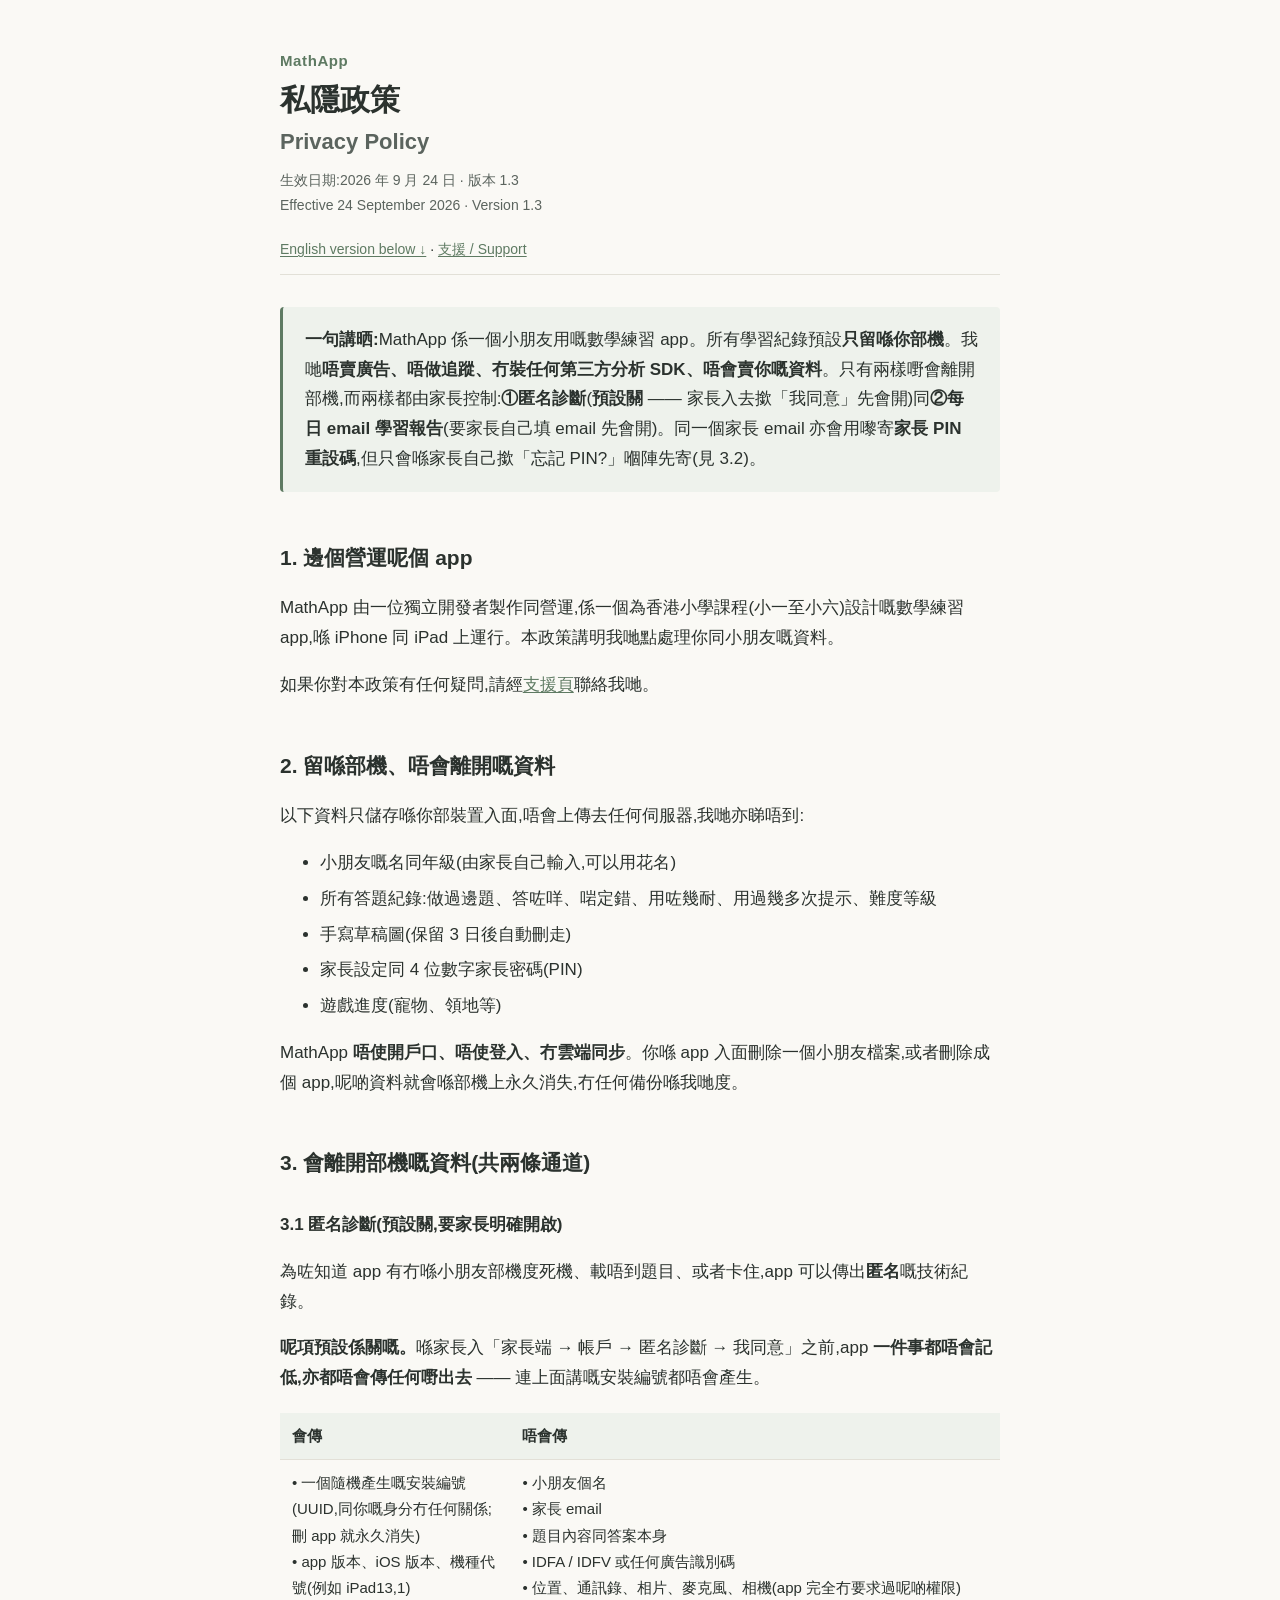
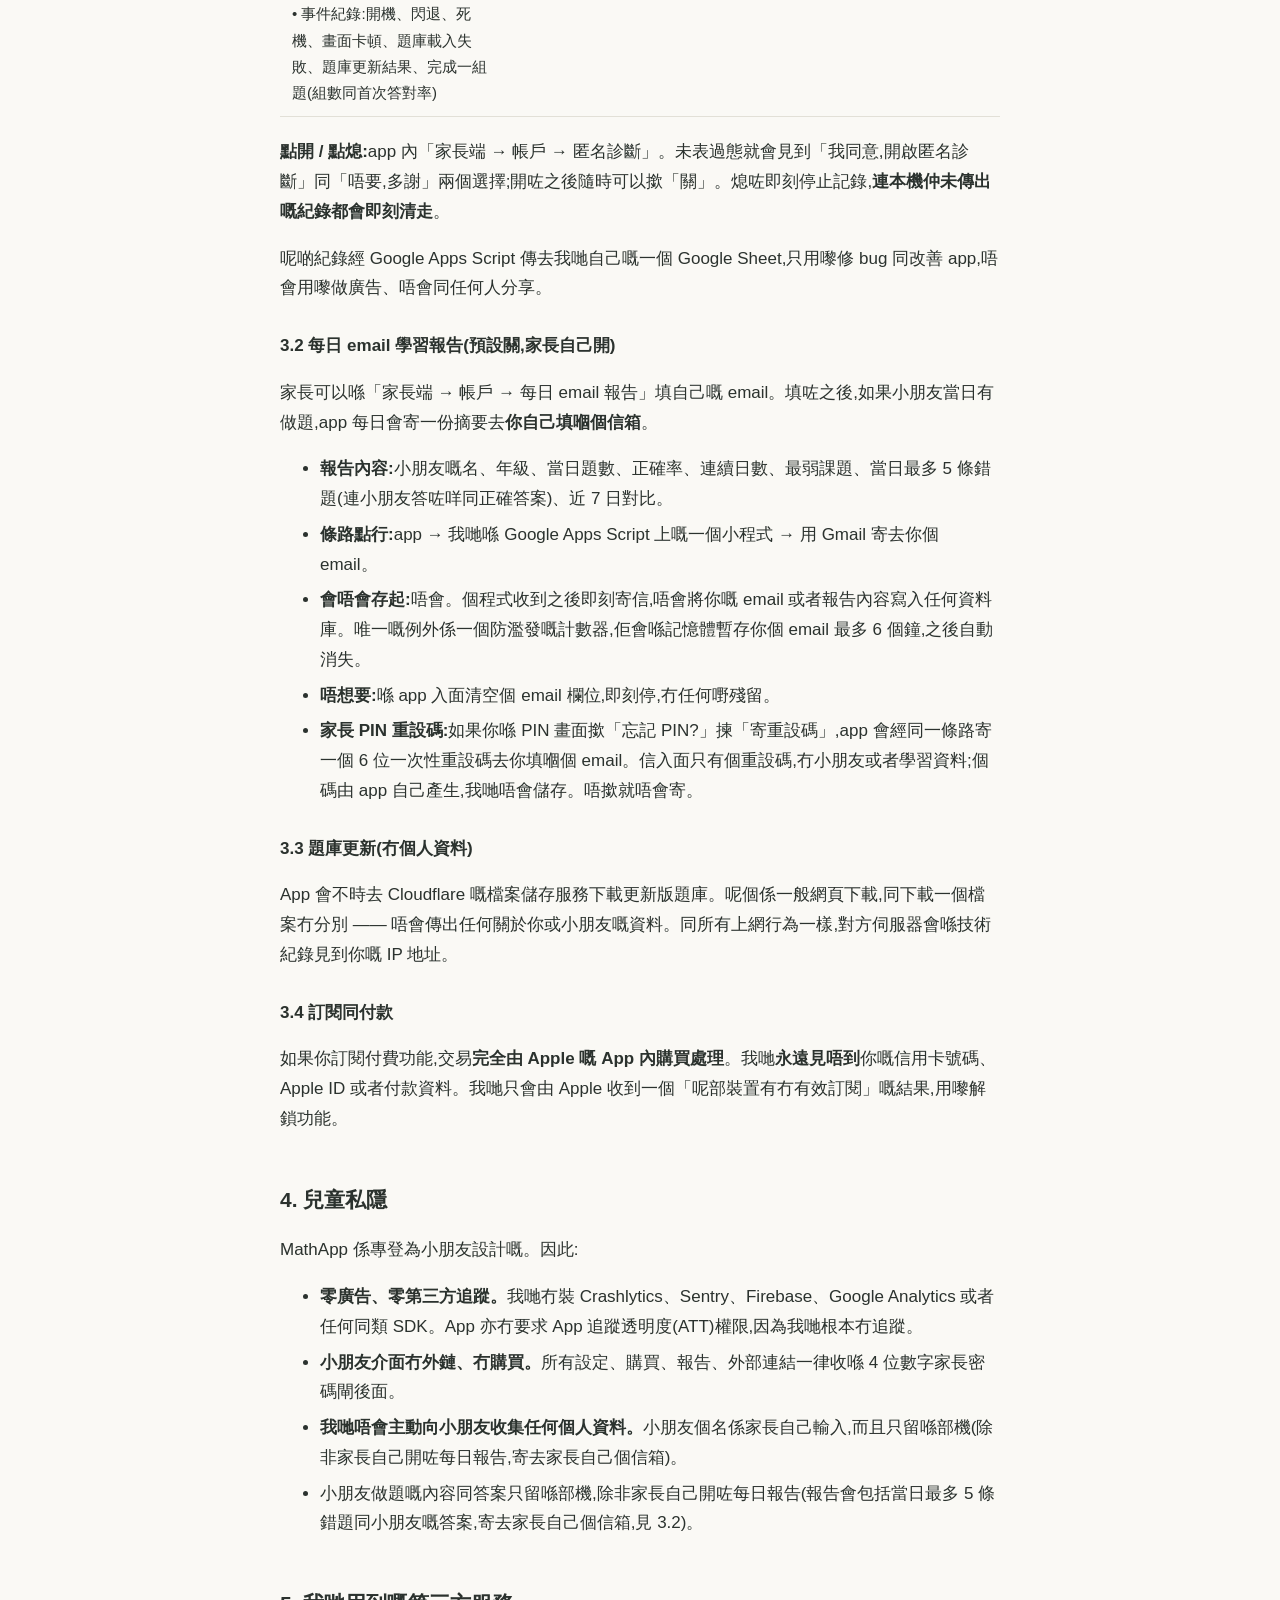
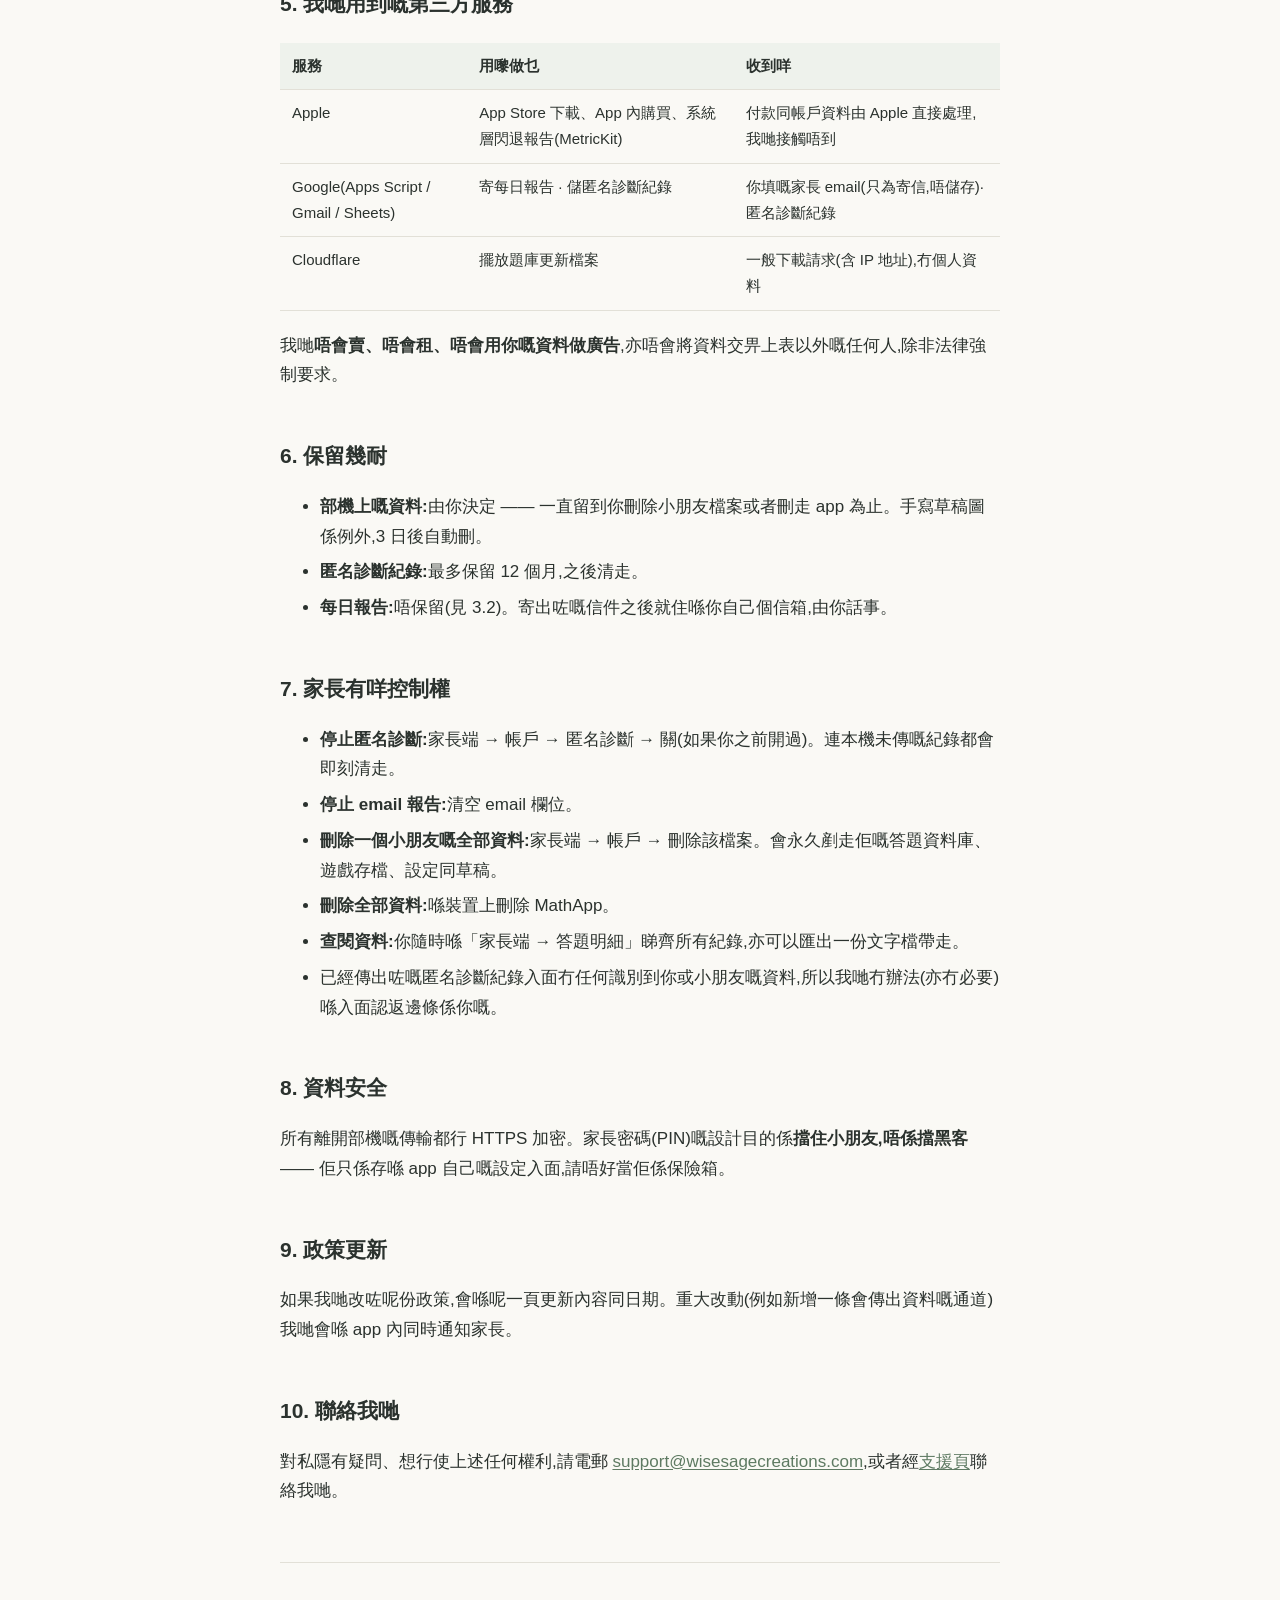
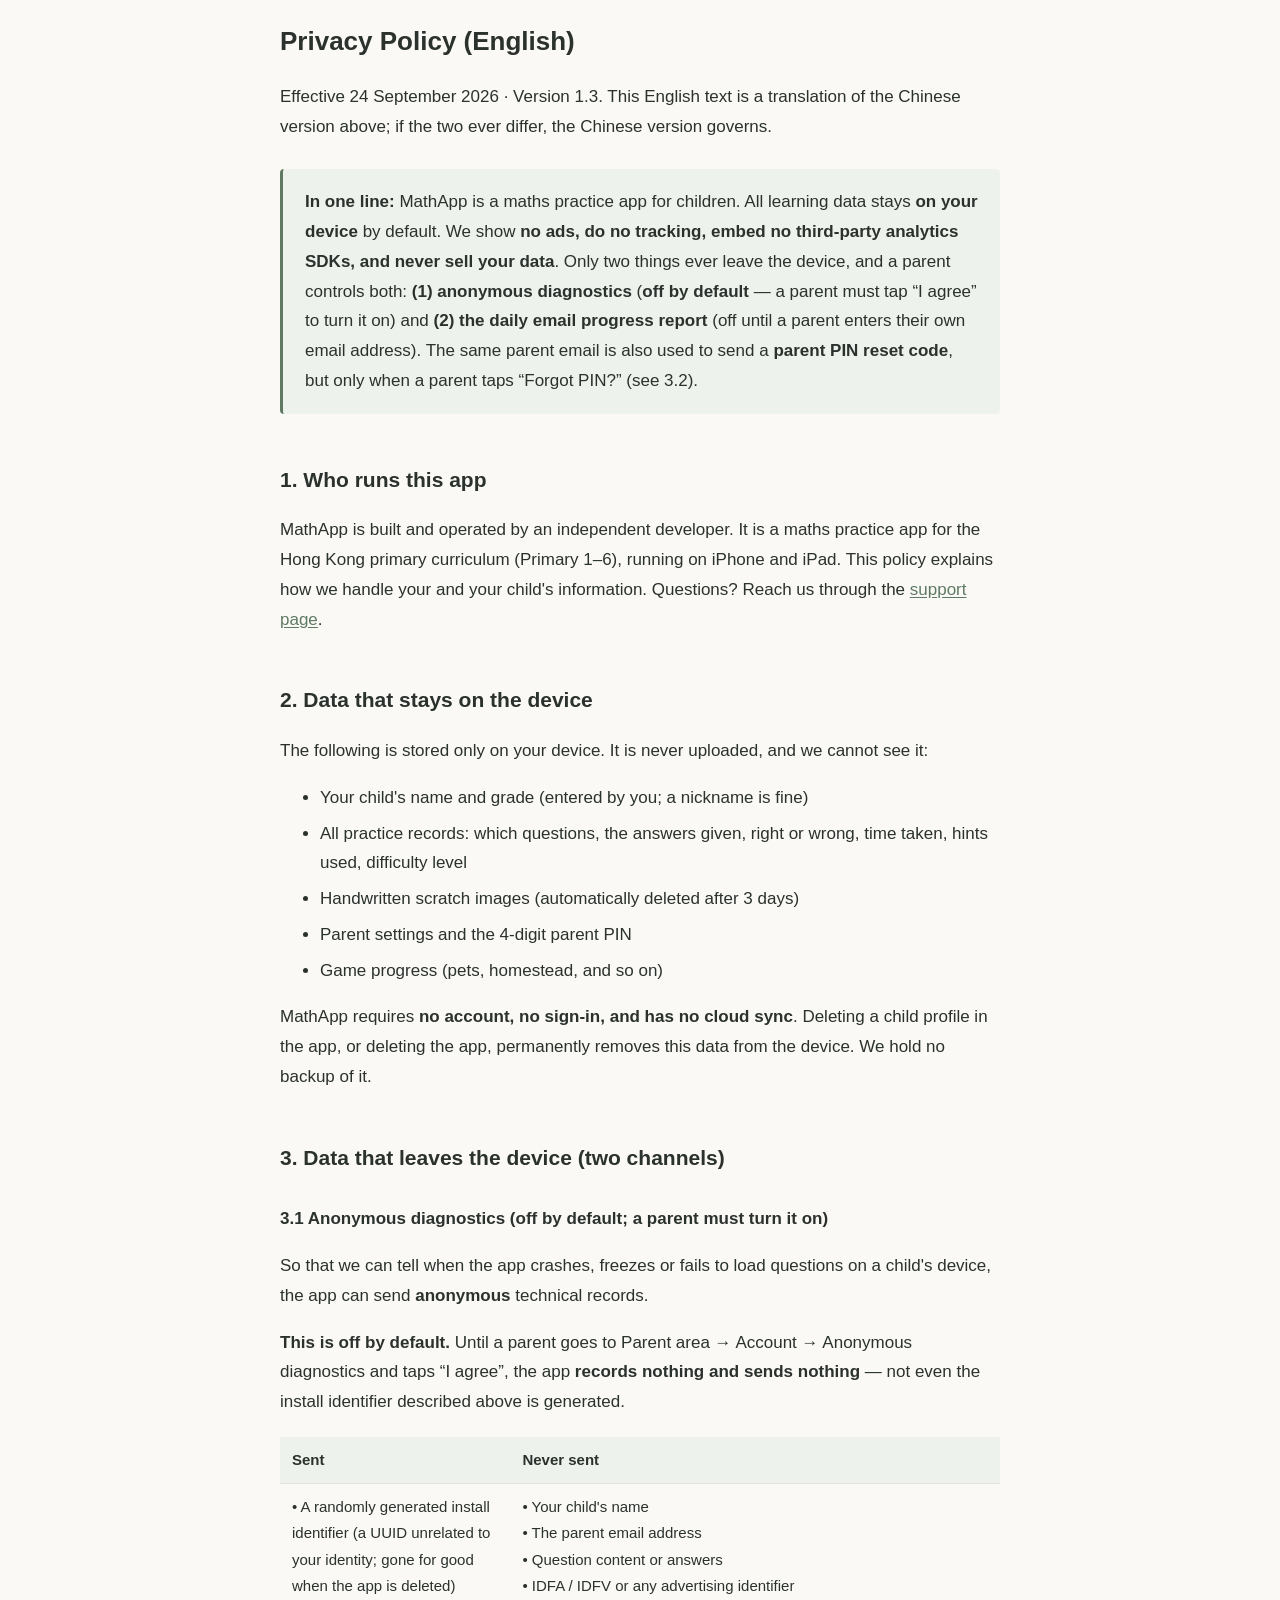
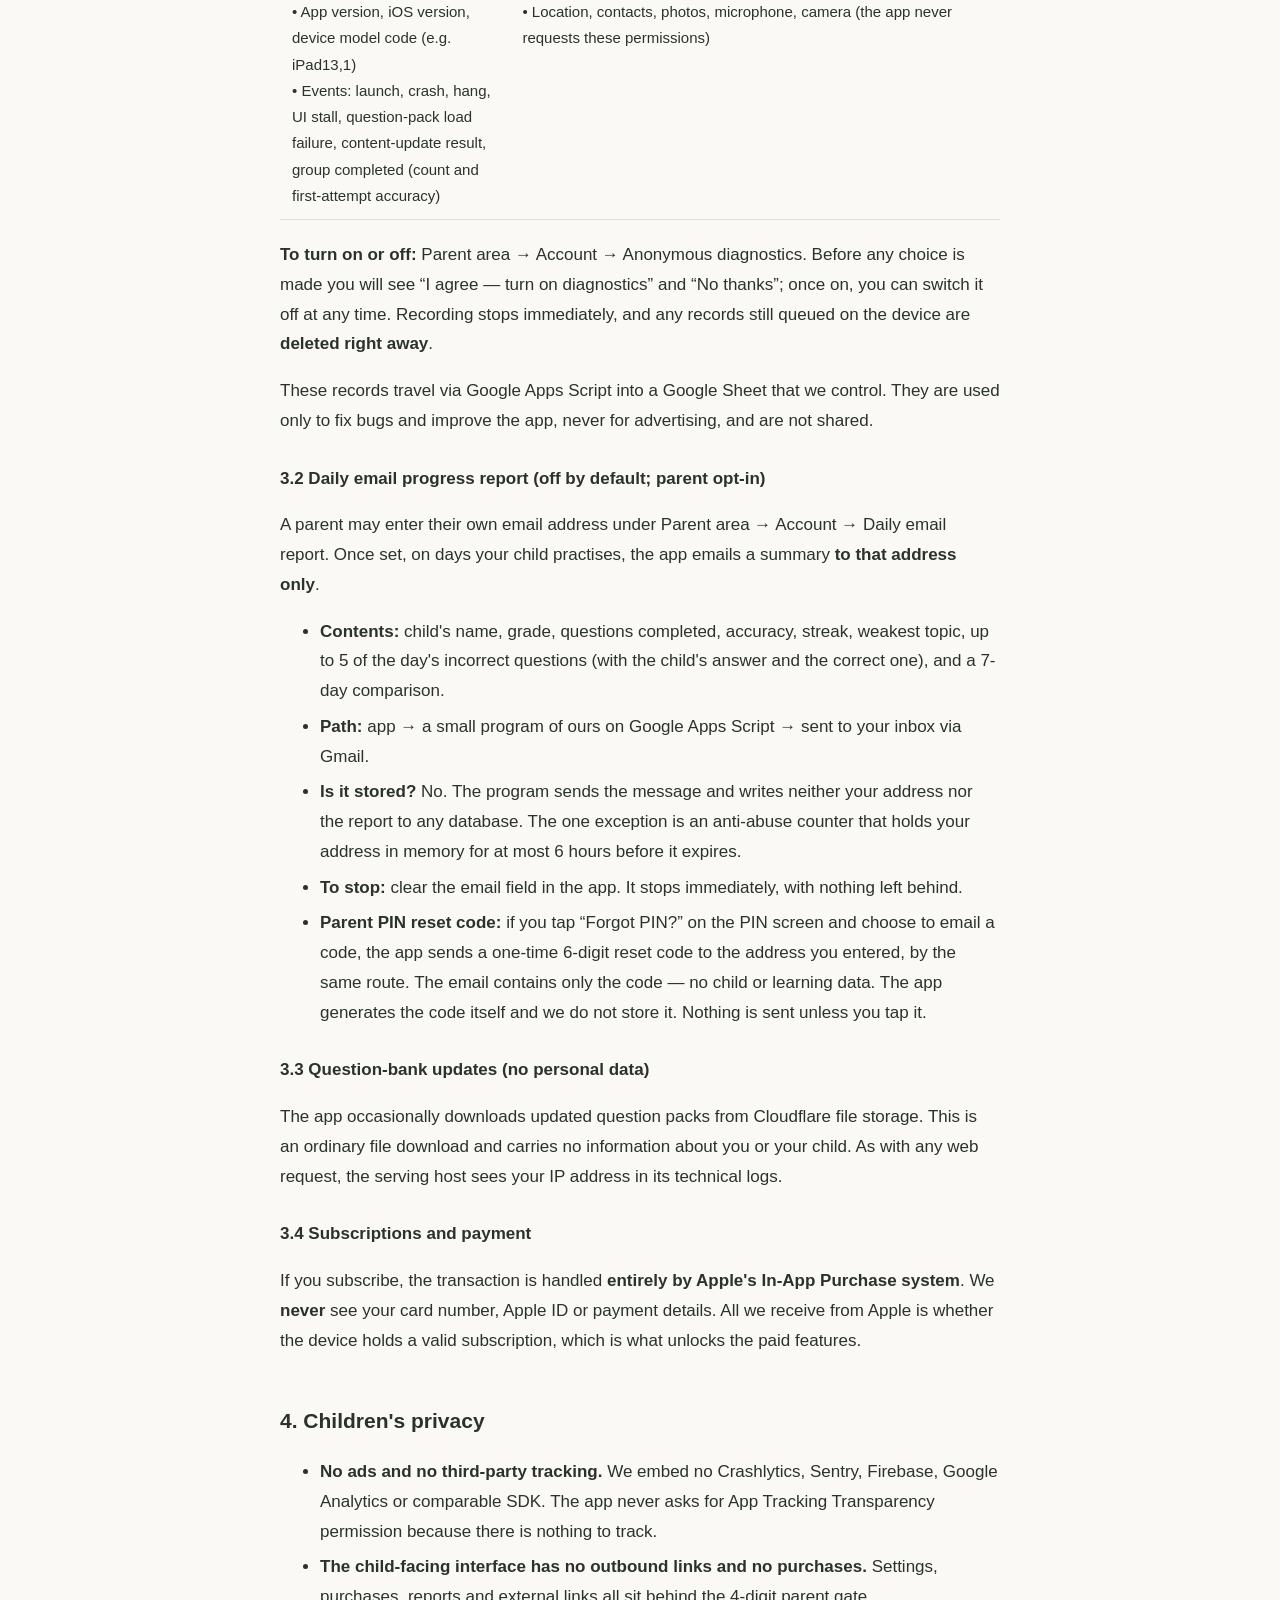
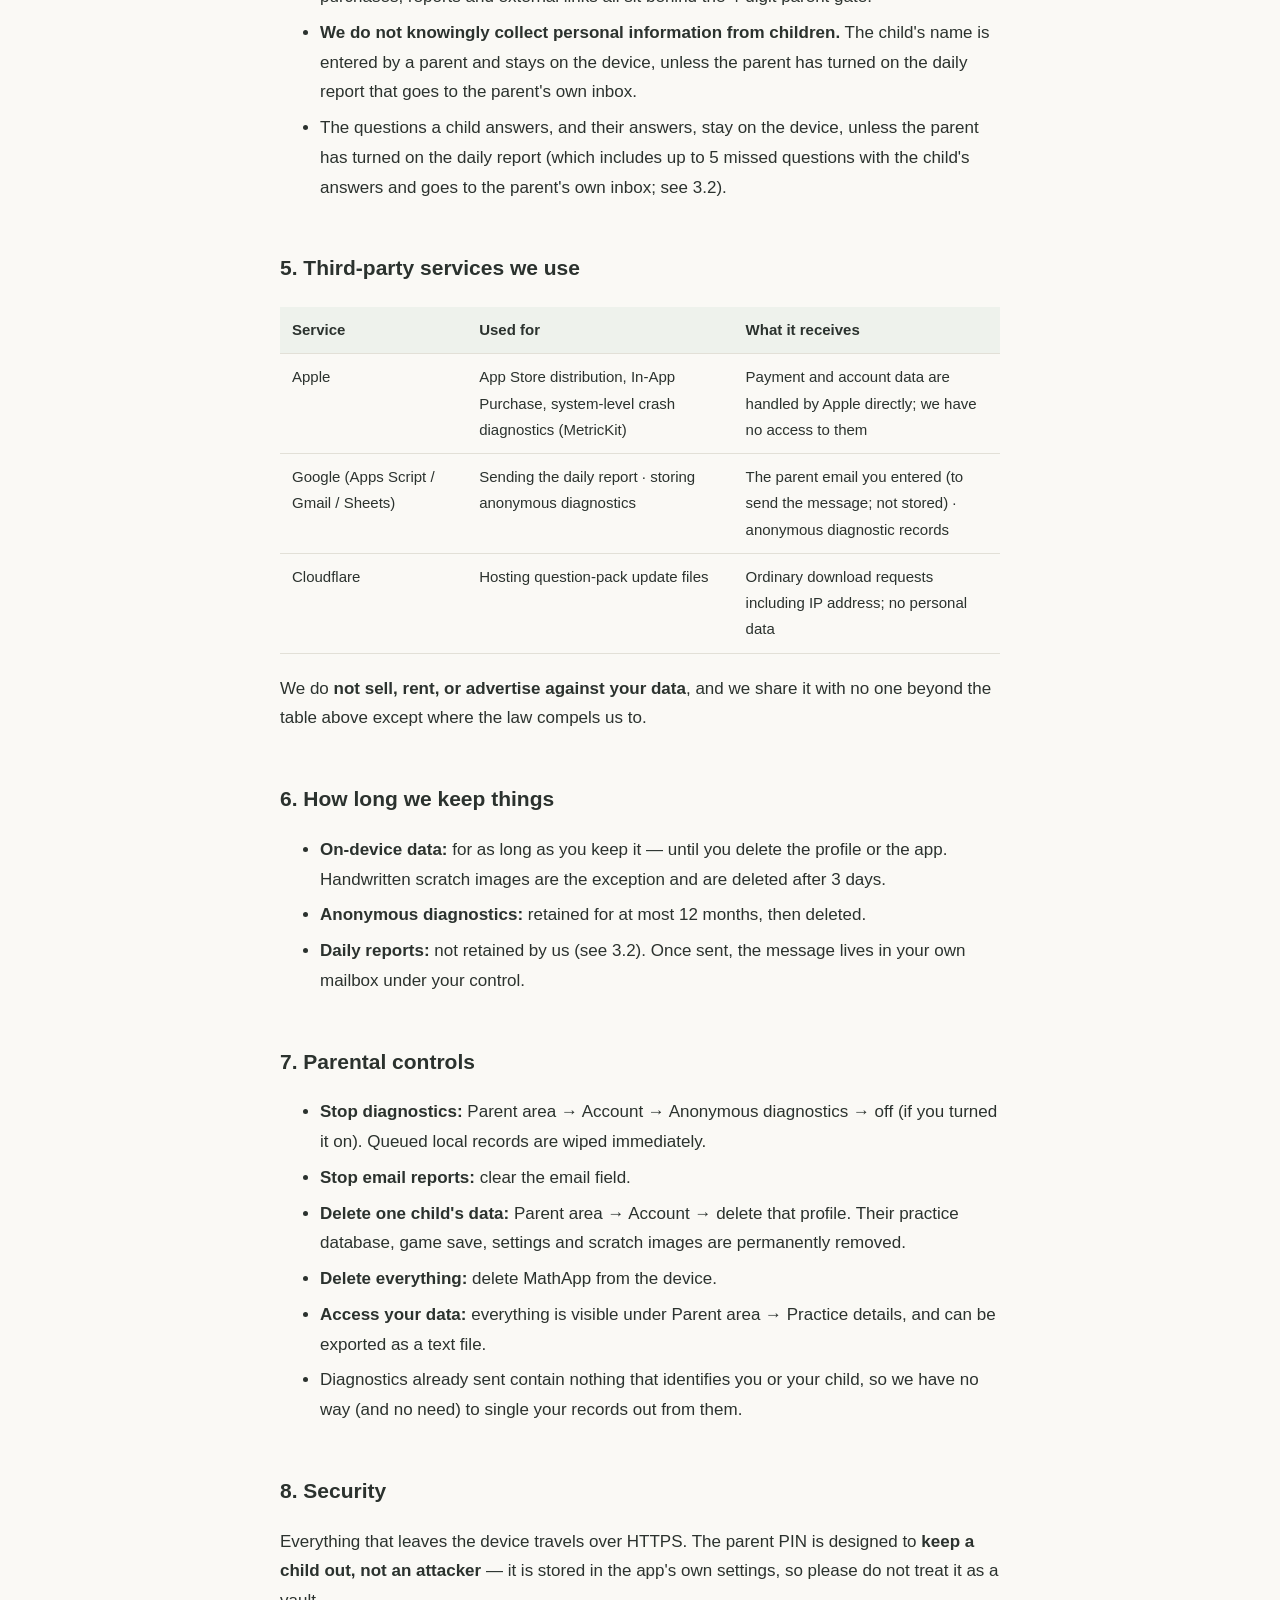
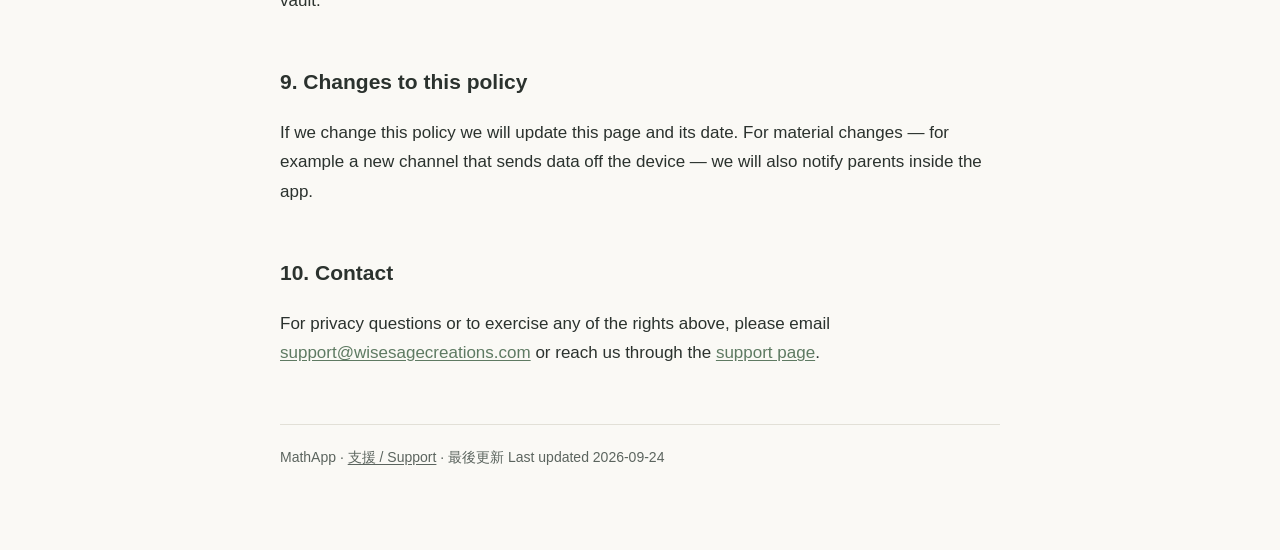
==== privacy/index.html @ 8d5781e1 "support/privacy: 忘記 PIN 有兩條路重設(email 碼 / 回復碼);privacy v1.3 加 PIN 重設碼 email ⚠️ 未 push —— 要等帶住呢個功能嘅 bu" ====
<!DOCTYPE html>
<html lang="zh-Hant-HK">
<head>
<meta charset="utf-8">
<meta name="viewport" content="width=device-width, initial-scale=1">
<title>私隱政策 · MathApp</title>
<meta name="description" content="MathApp 私隱政策 —— 兒童數學練習 app,本機優先、零廣告、零第三方追蹤。">
<link rel="stylesheet" href="../style.css">
</head>
<body>
<div class="wrap">

<header class="site">
  <div class="app">MathApp</div>
  <h1>私隱政策<br><span style="font-size:22px;color:var(--ink-soft)">Privacy Policy</span></h1>
  <p class="meta">生效日期:2026 年 9 月 24 日 · 版本 1.3<br>Effective 24 September 2026 · Version 1.3</p>
  <nav class="lang"><a href="#en">English version below ↓</a> · <a href="../support/">支援 / Support</a></nav>
</header>

<div class="summary">
  <p><strong>一句講晒:</strong>MathApp 係一個小朋友用嘅數學練習 app。所有學習紀錄預設<strong>只留喺你部機</strong>。我哋<strong>唔賣廣告、唔做追蹤、冇裝任何第三方分析 SDK、唔會賣你嘅資料</strong>。只有兩樣嘢會離開部機,而兩樣都由家長控制:<strong>①匿名診斷</strong>(<strong>預設關</strong> —— 家長入去撳「我同意」先會開)同<strong>②每日 email 學習報告</strong>(要家長自己填 email 先會開)。同一個家長 email 亦會用嚟寄<strong>家長 PIN 重設碼</strong>,但只會喺家長自己撳「忘記 PIN?」嗰陣先寄(見 3.2)。</p>
</div>

<h2>1. 邊個營運呢個 app</h2>
<p>MathApp 由一位獨立開發者製作同營運,係一個為香港小學課程(小一至小六)設計嘅數學練習 app,喺 iPhone 同 iPad 上運行。本政策講明我哋點處理你同小朋友嘅資料。</p>
<p>如果你對本政策有任何疑問,請經<a href="../support/">支援頁</a>聯絡我哋。</p>

<h2>2. 留喺部機、唔會離開嘅資料</h2>
<p>以下資料只儲存喺你部裝置入面,唔會上傳去任何伺服器,我哋亦睇唔到:</p>
<ul>
  <li>小朋友嘅名同年級(由家長自己輸入,可以用花名)</li>
  <li>所有答題紀錄:做過邊題、答咗咩、啱定錯、用咗幾耐、用過幾多次提示、難度等級</li>
  <li>手寫草稿圖(保留 3 日後自動刪走)</li>
  <li>家長設定同 4 位數字家長密碼(PIN)</li>
  <li>遊戲進度(寵物、領地等)</li>
</ul>
<p>MathApp <strong>唔使開戶口、唔使登入、冇雲端同步</strong>。你喺 app 入面刪除一個小朋友檔案,或者刪除成個 app,呢啲資料就會喺部機上永久消失,冇任何備份喺我哋度。</p>

<h2>3. 會離開部機嘅資料(共兩條通道)</h2>

<h3>3.1 匿名診斷(<strong>預設關</strong>,要家長明確開啟)</h3>
<p>為咗知道 app 有冇喺小朋友部機度死機、載唔到題目、或者卡住,app 可以傳出<strong>匿名</strong>嘅技術紀錄。</p>
<p><strong>呢項預設係關嘅。</strong>喺家長入「家長端 → 帳戶 → 匿名診斷 → 我同意」之前,app <strong>一件事都唔會記低,亦都唔會傳任何嘢出去</strong> —— 連上面講嘅安裝編號都唔會產生。</p>
<div class="tablewrap">
<table>
  <tr><th style="width:32%">會傳</th><th>唔會傳</th></tr>
  <tr>
    <td>
      • 一個隨機產生嘅安裝編號(UUID,同你嘅身分冇任何關係;刪 app 就永久消失)<br>
      • app 版本、iOS 版本、機種代號(例如 iPad13,1)<br>
      • 事件紀錄:開機、閃退、死機、畫面卡頓、題庫載入失敗、題庫更新結果、完成一組題(組數同首次答對率)
    </td>
    <td>
      • 小朋友個名<br>
      • 家長 email<br>
      • 題目內容同答案本身<br>
      • IDFA / IDFV 或任何廣告識別碼<br>
      • 位置、通訊錄、相片、麥克風、相機(app 完全冇要求過呢啲權限)
    </td>
  </tr>
</table>
</div>
<p><strong>點開 / 點熄:</strong>app 內「家長端 → 帳戶 → 匿名診斷」。未表過態就會見到「我同意,開啟匿名診斷」同「唔要,多謝」兩個選擇;開咗之後隨時可以撳「關」。熄咗即刻停止記錄,<strong>連本機仲未傳出嘅紀錄都會即刻清走</strong>。</p>
<p>呢啲紀錄經 Google Apps Script 傳去我哋自己嘅一個 Google Sheet,只用嚟修 bug 同改善 app,唔會用嚟做廣告、唔會同任何人分享。</p>

<h3>3.2 每日 email 學習報告(預設關,家長自己開)</h3>
<p>家長可以喺「家長端 → 帳戶 → 每日 email 報告」填自己嘅 email。填咗之後,如果小朋友當日有做題,app 每日會寄一份摘要去<strong>你自己填嗰個信箱</strong>。</p>
<ul>
  <li><strong>報告內容:</strong>小朋友嘅名、年級、當日題數、正確率、連續日數、最弱課題、當日最多 5 條錯題(連小朋友答咗咩同正確答案)、近 7 日對比。</li>
  <li><strong>條路點行:</strong>app → 我哋喺 Google Apps Script 上嘅一個小程式 → 用 Gmail 寄去你個 email。</li>
  <li><strong>會唔會存起:</strong>唔會。個程式收到之後即刻寄信,唔會將你嘅 email 或者報告內容寫入任何資料庫。唯一嘅例外係一個防濫發嘅計數器,佢會喺記憶體暫存你個 email 最多 6 個鐘,之後自動消失。</li>
  <li><strong>唔想要:</strong>喺 app 入面清空個 email 欄位,即刻停,冇任何嘢殘留。</li>
  <li><strong>家長 PIN 重設碼:</strong>如果你喺 PIN 畫面撳「忘記 PIN?」揀「寄重設碼」,app 會經同一條路寄一個 6 位一次性重設碼去你填嗰個 email。信入面只有個重設碼,冇小朋友或者學習資料;個碼由 app 自己產生,我哋唔會儲存。唔撳就唔會寄。</li>
</ul>

<h3>3.3 題庫更新(冇個人資料)</h3>
<p>App 會不時去 Cloudflare 嘅檔案儲存服務下載更新版題庫。呢個係一般網頁下載,同下載一個檔案冇分別 —— 唔會傳出任何關於你或小朋友嘅資料。同所有上網行為一樣,對方伺服器會喺技術紀錄見到你嘅 IP 地址。</p>

<h3>3.4 訂閱同付款</h3>
<p>如果你訂閱付費功能,交易<strong>完全由 Apple 嘅 App 內購買處理</strong>。我哋<strong>永遠見唔到</strong>你嘅信用卡號碼、Apple ID 或者付款資料。我哋只會由 Apple 收到一個「呢部裝置有冇有效訂閱」嘅結果,用嚟解鎖功能。</p>

<h2>4. 兒童私隱</h2>
<p>MathApp 係專登為小朋友設計嘅。因此:</p>
<ul>
  <li><strong>零廣告、零第三方追蹤。</strong>我哋冇裝 Crashlytics、Sentry、Firebase、Google Analytics 或者任何同類 SDK。App 亦冇要求 App 追蹤透明度(ATT)權限,因為我哋根本冇追蹤。</li>
  <li><strong>小朋友介面冇外鏈、冇購買。</strong>所有設定、購買、報告、外部連結一律收喺 4 位數字家長密碼閘後面。</li>
  <li><strong>我哋唔會主動向小朋友收集任何個人資料。</strong>小朋友個名係家長自己輸入,而且只留喺部機(除非家長自己開咗每日報告,寄去家長自己個信箱)。</li>
  <li>小朋友做題嘅內容同答案只留喺部機,除非家長自己開咗每日報告(報告會包括當日最多 5 條錯題同小朋友嘅答案,寄去家長自己個信箱,見 3.2)。</li>
</ul>

<h2>5. 我哋用到嘅第三方服務</h2>
<div class="tablewrap">
<table>
  <tr><th style="width:26%">服務</th><th style="width:37%">用嚟做乜</th><th>收到咩</th></tr>
  <tr><td>Apple</td><td>App Store 下載、App 內購買、系統層閃退報告(MetricKit)</td><td>付款同帳戶資料由 Apple 直接處理,我哋接觸唔到</td></tr>
  <tr><td>Google(Apps Script / Gmail / Sheets)</td><td>寄每日報告 · 儲匿名診斷紀錄</td><td>你填嘅家長 email(只為寄信,唔儲存)· 匿名診斷紀錄</td></tr>
  <tr><td>Cloudflare</td><td>擺放題庫更新檔案</td><td>一般下載請求(含 IP 地址),冇個人資料</td></tr>
</table>
</div>
<p>我哋<strong>唔會賣、唔會租、唔會用你嘅資料做廣告</strong>,亦唔會將資料交畀上表以外嘅任何人,除非法律強制要求。</p>

<h2>6. 保留幾耐</h2>
<ul>
  <li><strong>部機上嘅資料:</strong>由你決定 —— 一直留到你刪除小朋友檔案或者刪走 app 為止。手寫草稿圖係例外,3 日後自動刪。</li>
  <li><strong>匿名診斷紀錄:</strong>最多保留 12 個月,之後清走。</li>
  <li><strong>每日報告:</strong>唔保留(見 3.2)。寄出咗嘅信件之後就住喺你自己個信箱,由你話事。</li>
</ul>

<h2>7. 家長有咩控制權</h2>
<ul>
  <li><strong>停止匿名診斷:</strong>家長端 → 帳戶 → 匿名診斷 → 關(如果你之前開過)。連本機未傳嘅紀錄都會即刻清走。</li>
  <li><strong>停止 email 報告:</strong>清空 email 欄位。</li>
  <li><strong>刪除一個小朋友嘅全部資料:</strong>家長端 → 帳戶 → 刪除該檔案。會永久剷走佢嘅答題資料庫、遊戲存檔、設定同草稿。</li>
  <li><strong>刪除全部資料:</strong>喺裝置上刪除 MathApp。</li>
  <li><strong>查閱資料:</strong>你隨時喺「家長端 → 答題明細」睇齊所有紀錄,亦可以匯出一份文字檔帶走。</li>
  <li>已經傳出咗嘅匿名診斷紀錄入面冇任何識別到你或小朋友嘅資料,所以我哋冇辦法(亦冇必要)喺入面認返邊條係你嘅。</li>
</ul>

<h2>8. 資料安全</h2>
<p>所有離開部機嘅傳輸都行 HTTPS 加密。家長密碼(PIN)嘅設計目的係<strong>擋住小朋友,唔係擋黑客</strong> —— 佢只係存喺 app 自己嘅設定入面,請唔好當佢係保險箱。</p>

<h2>9. 政策更新</h2>
<p>如果我哋改咗呢份政策,會喺呢一頁更新內容同日期。重大改動(例如新增一條會傳出資料嘅通道)我哋會喺 app 內同時通知家長。</p>

<h2>10. 聯絡我哋</h2>
<p>對私隱有疑問、想行使上述任何權利,請電郵 <a href="mailto:support@wisesagecreations.com">support@wisesagecreations.com</a>,或者經<a href="../support/">支援頁</a>聯絡我哋。</p>

<hr class="section">

<h1 id="en" style="font-size:26px;margin-top:56px">Privacy Policy (English)</h1>
<p class="meta">Effective 24 September 2026 · Version 1.3. This English text is a translation of the Chinese version above; if the two ever differ, the Chinese version governs.</p>

<div class="summary">
  <p><strong>In one line:</strong> MathApp is a maths practice app for children. All learning data stays <strong>on your device</strong> by default. We show <strong>no ads, do no tracking, embed no third-party analytics SDKs, and never sell your data</strong>. Only two things ever leave the device, and a parent controls both: <strong>(1) anonymous diagnostics</strong> (<strong>off by default</strong> — a parent must tap “I agree” to turn it on) and <strong>(2) the daily email progress report</strong> (off until a parent enters their own email address). The same parent email is also used to send a <strong>parent PIN reset code</strong>, but only when a parent taps “Forgot PIN?” (see 3.2).</p>
</div>

<h2>1. Who runs this app</h2>
<p>MathApp is built and operated by an independent developer. It is a maths practice app for the Hong Kong primary curriculum (Primary 1–6), running on iPhone and iPad. This policy explains how we handle your and your child's information. Questions? Reach us through the <a href="../support/">support page</a>.</p>

<h2>2. Data that stays on the device</h2>
<p>The following is stored only on your device. It is never uploaded, and we cannot see it:</p>
<ul>
  <li>Your child's name and grade (entered by you; a nickname is fine)</li>
  <li>All practice records: which questions, the answers given, right or wrong, time taken, hints used, difficulty level</li>
  <li>Handwritten scratch images (automatically deleted after 3 days)</li>
  <li>Parent settings and the 4-digit parent PIN</li>
  <li>Game progress (pets, homestead, and so on)</li>
</ul>
<p>MathApp requires <strong>no account, no sign-in, and has no cloud sync</strong>. Deleting a child profile in the app, or deleting the app, permanently removes this data from the device. We hold no backup of it.</p>

<h2>3. Data that leaves the device (two channels)</h2>

<h3>3.1 Anonymous diagnostics (<strong>off by default</strong>; a parent must turn it on)</h3>
<p>So that we can tell when the app crashes, freezes or fails to load questions on a child's device, the app can send <strong>anonymous</strong> technical records.</p>
<p><strong>This is off by default.</strong> Until a parent goes to Parent area → Account → Anonymous diagnostics and taps “I agree”, the app <strong>records nothing and sends nothing</strong> — not even the install identifier described above is generated.</p>
<div class="tablewrap">
<table>
  <tr><th style="width:32%">Sent</th><th>Never sent</th></tr>
  <tr>
    <td>
      • A randomly generated install identifier (a UUID unrelated to your identity; gone for good when the app is deleted)<br>
      • App version, iOS version, device model code (e.g. iPad13,1)<br>
      • Events: launch, crash, hang, UI stall, question-pack load failure, content-update result, group completed (count and first-attempt accuracy)
    </td>
    <td>
      • Your child's name<br>
      • The parent email address<br>
      • Question content or answers<br>
      • IDFA / IDFV or any advertising identifier<br>
      • Location, contacts, photos, microphone, camera (the app never requests these permissions)
    </td>
  </tr>
</table>
</div>
<p><strong>To turn on or off:</strong> Parent area → Account → Anonymous diagnostics. Before any choice is made you will see “I agree — turn on diagnostics” and “No thanks”; once on, you can switch it off at any time. Recording stops immediately, and any records still queued on the device are <strong>deleted right away</strong>.</p>
<p>These records travel via Google Apps Script into a Google Sheet that we control. They are used only to fix bugs and improve the app, never for advertising, and are not shared.</p>

<h3>3.2 Daily email progress report (off by default; parent opt-in)</h3>
<p>A parent may enter their own email address under Parent area → Account → Daily email report. Once set, on days your child practises, the app emails a summary <strong>to that address only</strong>.</p>
<ul>
  <li><strong>Contents:</strong> child's name, grade, questions completed, accuracy, streak, weakest topic, up to 5 of the day's incorrect questions (with the child's answer and the correct one), and a 7-day comparison.</li>
  <li><strong>Path:</strong> app → a small program of ours on Google Apps Script → sent to your inbox via Gmail.</li>
  <li><strong>Is it stored?</strong> No. The program sends the message and writes neither your address nor the report to any database. The one exception is an anti-abuse counter that holds your address in memory for at most 6 hours before it expires.</li>
  <li><strong>To stop:</strong> clear the email field in the app. It stops immediately, with nothing left behind.</li>
  <li><strong>Parent PIN reset code:</strong> if you tap “Forgot PIN?” on the PIN screen and choose to email a code, the app sends a one-time 6-digit reset code to the address you entered, by the same route. The email contains only the code — no child or learning data. The app generates the code itself and we do not store it. Nothing is sent unless you tap it.</li>
</ul>

<h3>3.3 Question-bank updates (no personal data)</h3>
<p>The app occasionally downloads updated question packs from Cloudflare file storage. This is an ordinary file download and carries no information about you or your child. As with any web request, the serving host sees your IP address in its technical logs.</p>

<h3>3.4 Subscriptions and payment</h3>
<p>If you subscribe, the transaction is handled <strong>entirely by Apple's In-App Purchase system</strong>. We <strong>never</strong> see your card number, Apple ID or payment details. All we receive from Apple is whether the device holds a valid subscription, which is what unlocks the paid features.</p>

<h2>4. Children's privacy</h2>
<ul>
  <li><strong>No ads and no third-party tracking.</strong> We embed no Crashlytics, Sentry, Firebase, Google Analytics or comparable SDK. The app never asks for App Tracking Transparency permission because there is nothing to track.</li>
  <li><strong>The child-facing interface has no outbound links and no purchases.</strong> Settings, purchases, reports and external links all sit behind the 4-digit parent gate.</li>
  <li><strong>We do not knowingly collect personal information from children.</strong> The child's name is entered by a parent and stays on the device, unless the parent has turned on the daily report that goes to the parent's own inbox.</li>
  <li>The questions a child answers, and their answers, stay on the device, unless the parent has turned on the daily report (which includes up to 5 missed questions with the child's answers and goes to the parent's own inbox; see 3.2).</li>
</ul>

<h2>5. Third-party services we use</h2>
<div class="tablewrap">
<table>
  <tr><th style="width:26%">Service</th><th style="width:37%">Used for</th><th>What it receives</th></tr>
  <tr><td>Apple</td><td>App Store distribution, In-App Purchase, system-level crash diagnostics (MetricKit)</td><td>Payment and account data are handled by Apple directly; we have no access to them</td></tr>
  <tr><td>Google (Apps Script / Gmail / Sheets)</td><td>Sending the daily report · storing anonymous diagnostics</td><td>The parent email you entered (to send the message; not stored) · anonymous diagnostic records</td></tr>
  <tr><td>Cloudflare</td><td>Hosting question-pack update files</td><td>Ordinary download requests including IP address; no personal data</td></tr>
</table>
</div>
<p>We do <strong>not sell, rent, or advertise against your data</strong>, and we share it with no one beyond the table above except where the law compels us to.</p>

<h2>6. How long we keep things</h2>
<ul>
  <li><strong>On-device data:</strong> for as long as you keep it — until you delete the profile or the app. Handwritten scratch images are the exception and are deleted after 3 days.</li>
  <li><strong>Anonymous diagnostics:</strong> retained for at most 12 months, then deleted.</li>
  <li><strong>Daily reports:</strong> not retained by us (see 3.2). Once sent, the message lives in your own mailbox under your control.</li>
</ul>

<h2>7. Parental controls</h2>
<ul>
  <li><strong>Stop diagnostics:</strong> Parent area → Account → Anonymous diagnostics → off (if you turned it on). Queued local records are wiped immediately.</li>
  <li><strong>Stop email reports:</strong> clear the email field.</li>
  <li><strong>Delete one child's data:</strong> Parent area → Account → delete that profile. Their practice database, game save, settings and scratch images are permanently removed.</li>
  <li><strong>Delete everything:</strong> delete MathApp from the device.</li>
  <li><strong>Access your data:</strong> everything is visible under Parent area → Practice details, and can be exported as a text file.</li>
  <li>Diagnostics already sent contain nothing that identifies you or your child, so we have no way (and no need) to single your records out from them.</li>
</ul>

<h2>8. Security</h2>
<p>Everything that leaves the device travels over HTTPS. The parent PIN is designed to <strong>keep a child out, not an attacker</strong> — it is stored in the app's own settings, so please do not treat it as a vault.</p>

<h2>9. Changes to this policy</h2>
<p>If we change this policy we will update this page and its date. For material changes — for example a new channel that sends data off the device — we will also notify parents inside the app.</p>

<h2>10. Contact</h2>
<p>For privacy questions or to exercise any of the rights above, please email <a href="mailto:support@wisesagecreations.com">support@wisesagecreations.com</a> or reach us through the <a href="../support/">support page</a>.</p>

<footer class="site">
  MathApp · <a href="../support/">支援 / Support</a> · 最後更新 Last updated 2026-09-24
</footer>

</div>
</body>
</html>
---- style.css ----
:root {
  --bg: #faf9f5;
  --ink: #2b322e;
  --ink-soft: #5b645e;
  --moss: #5e7a62;
  --moss-soft: #eef2ec;
  --rule: #e2e0d7;
}

* { box-sizing: border-box; }

body {
  margin: 0;
  padding: 0 20px 80px;
  background: var(--bg);
  color: var(--ink);
  font-family: -apple-system, BlinkMacSystemFont, "PingFang HK", "Noto Sans TC", "Helvetica Neue", sans-serif;
  font-size: 17px;
  line-height: 1.75;
  -webkit-text-size-adjust: 100%;
}

.wrap { max-width: 720px; margin: 0 auto; }

header.site {
  padding: 48px 0 8px;
  border-bottom: 1px solid var(--rule);
  margin-bottom: 32px;
}

header.site .app { font-size: 15px; letter-spacing: .04em; color: var(--moss); font-weight: 600; }
header.site h1 { font-size: 30px; line-height: 1.3; margin: 6px 0 10px; }
header.site .meta { font-size: 14px; color: var(--ink-soft); margin: 0 0 20px; }

nav.lang { font-size: 14px; margin-bottom: 4px; }
nav.lang a { color: var(--moss); }

h2 {
  font-size: 21px;
  margin: 44px 0 12px;
  padding-top: 4px;
}

h3 { font-size: 17px; margin: 28px 0 8px; }

p, li { color: var(--ink); }
li { margin-bottom: 6px; }

a { color: var(--moss); text-decoration: underline; text-underline-offset: 2px; }

.summary {
  background: var(--moss-soft);
  border-left: 3px solid var(--moss);
  padding: 18px 22px;
  border-radius: 4px;
  margin: 28px 0;
}

.summary p:first-child { margin-top: 0; }
.summary p:last-child { margin-bottom: 0; }

.tablewrap { overflow-x: auto; margin: 20px 0; }

table {
  border-collapse: collapse;
  width: 100%;
  font-size: 15px;
  min-width: 460px;
}

th, td {
  text-align: left;
  vertical-align: top;
  padding: 10px 12px;
  border-bottom: 1px solid var(--rule);
}

th { background: var(--moss-soft); font-weight: 600; }

hr.section {
  border: 0;
  border-top: 1px solid var(--rule);
  margin: 56px 0 0;
}

footer.site {
  margin-top: 56px;
  padding-top: 20px;
  border-top: 1px solid var(--rule);
  font-size: 14px;
  color: var(--ink-soft);
}

footer.site a { color: var(--ink-soft); }

.faq { margin: 24px 0; }
.faq h3 { margin-bottom: 4px; }
.faq p { margin-top: 4px; }

@media (prefers-color-scheme: dark) {
  :root {
    --bg: #1b1f1d;
    --ink: #e6e6e0;
    --ink-soft: #a3aaa5;
    --moss: #9dbfa2;
    --moss-soft: #262d29;
    --rule: #343b37;
  }
}
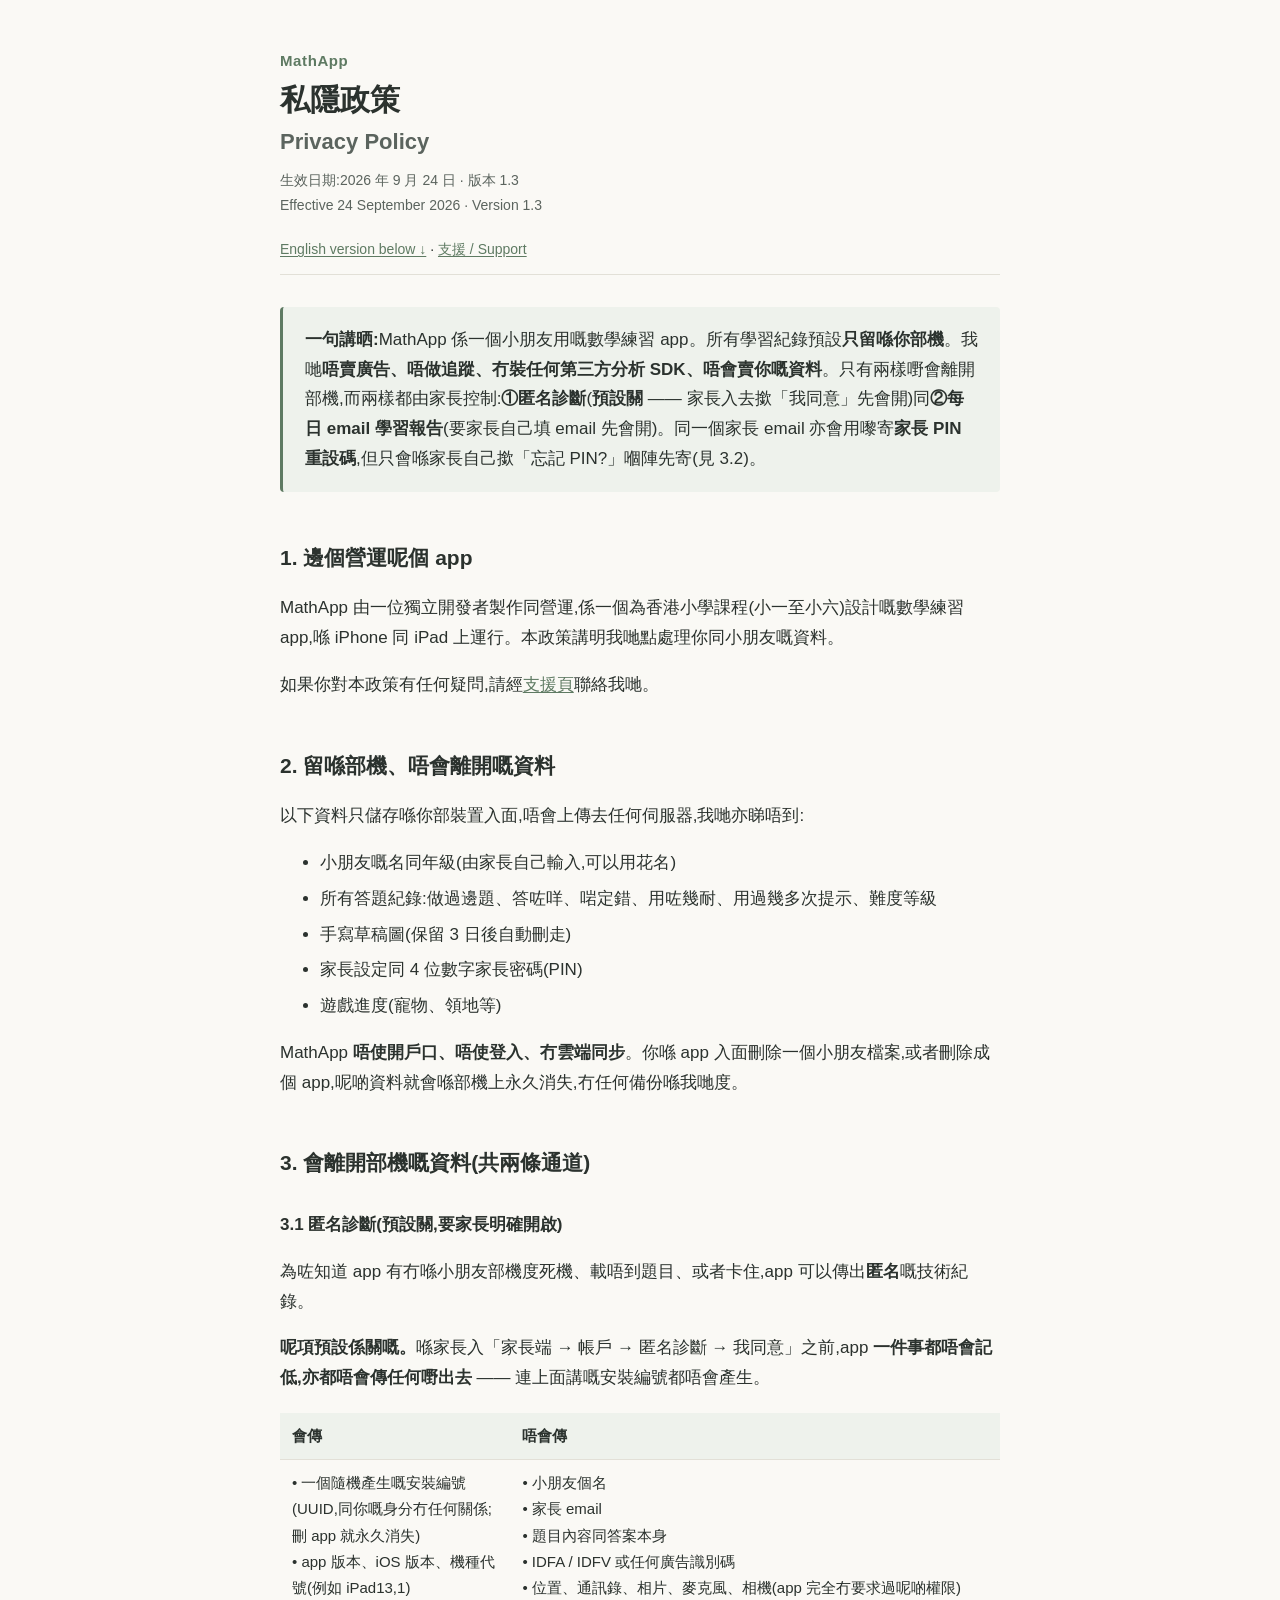
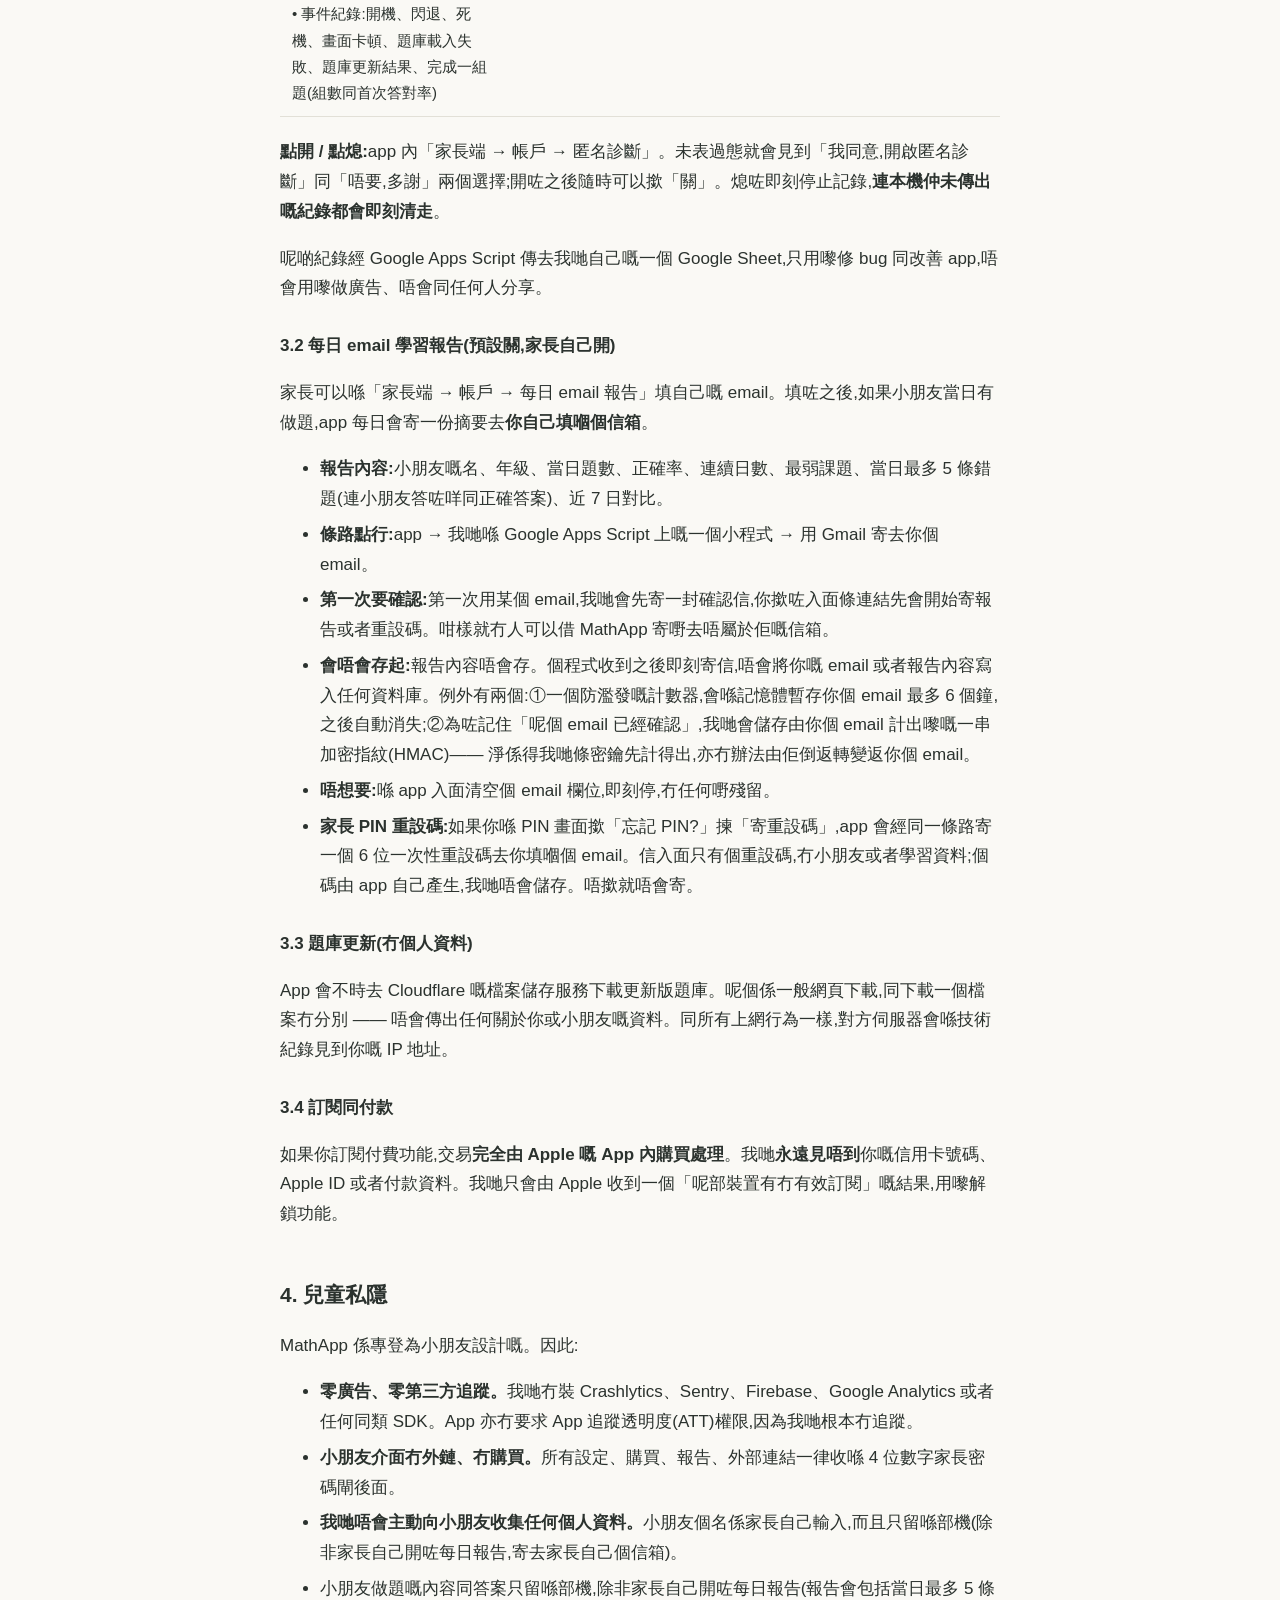
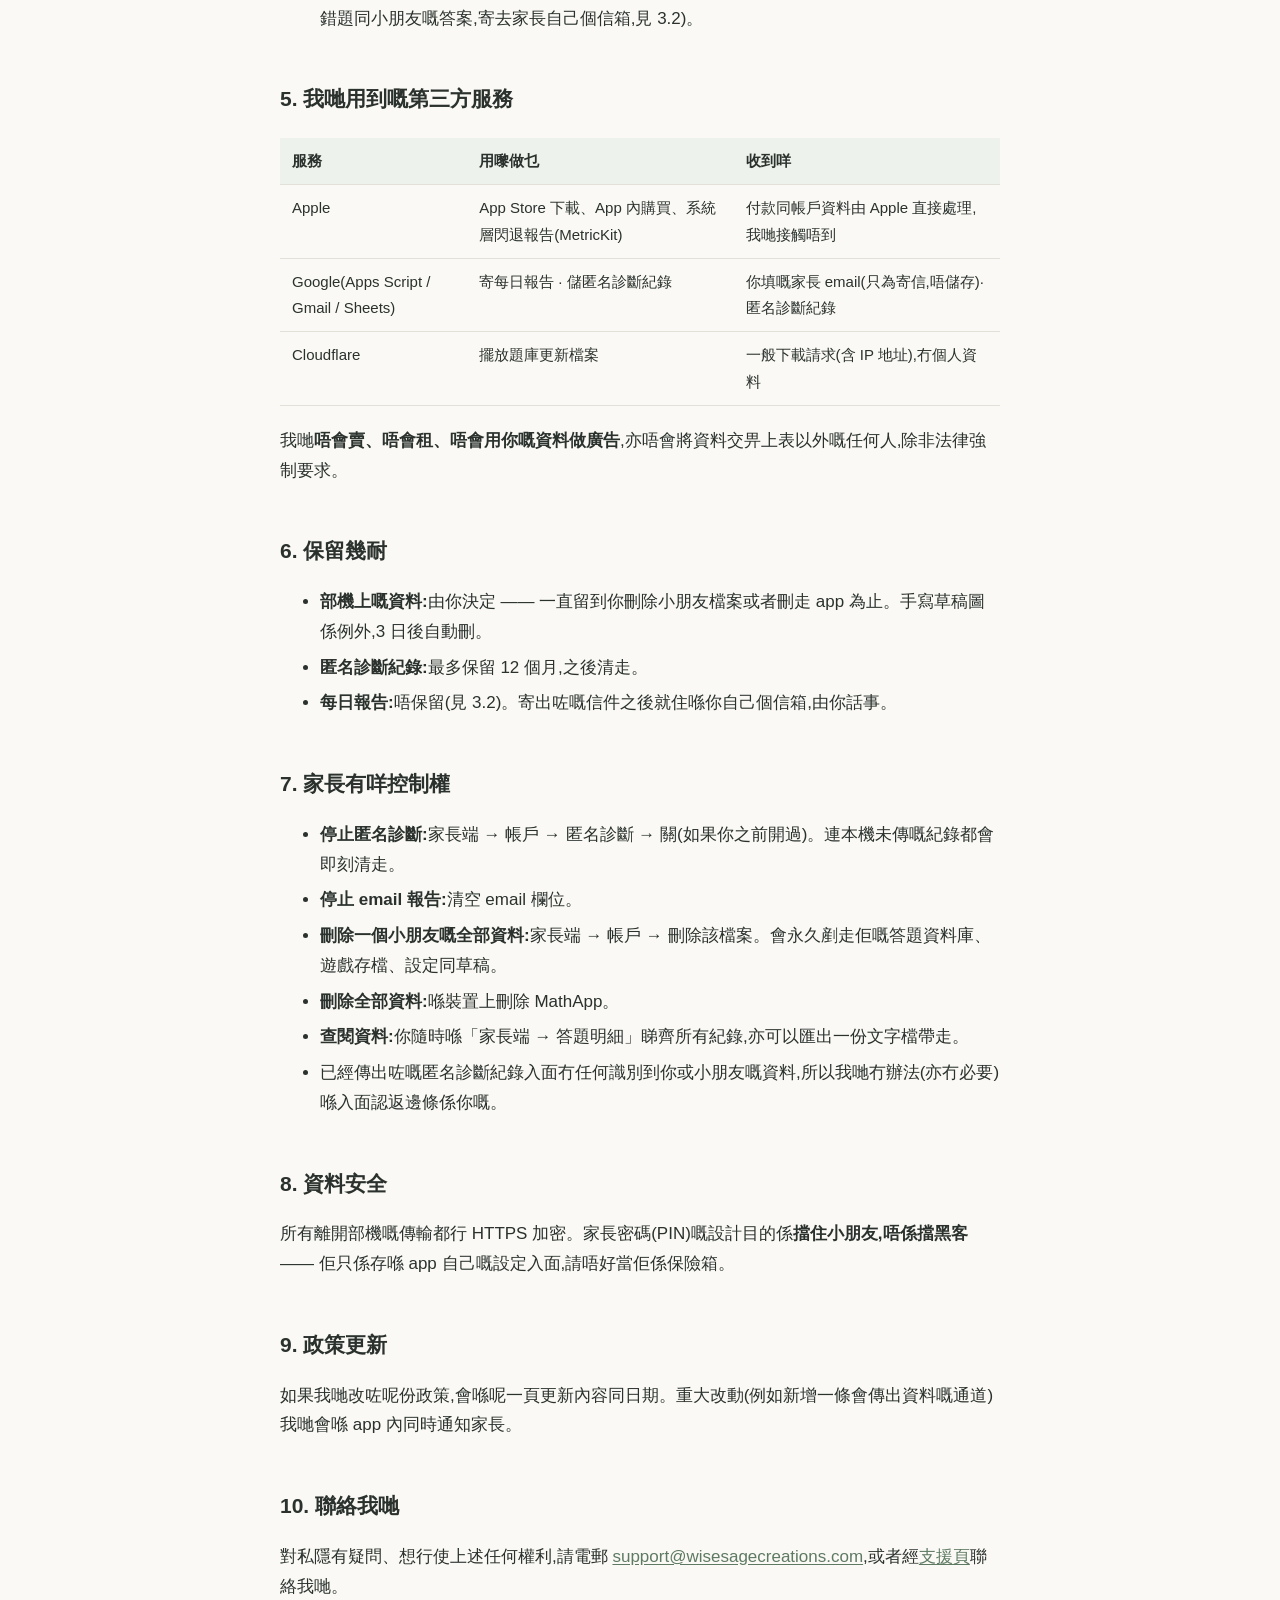
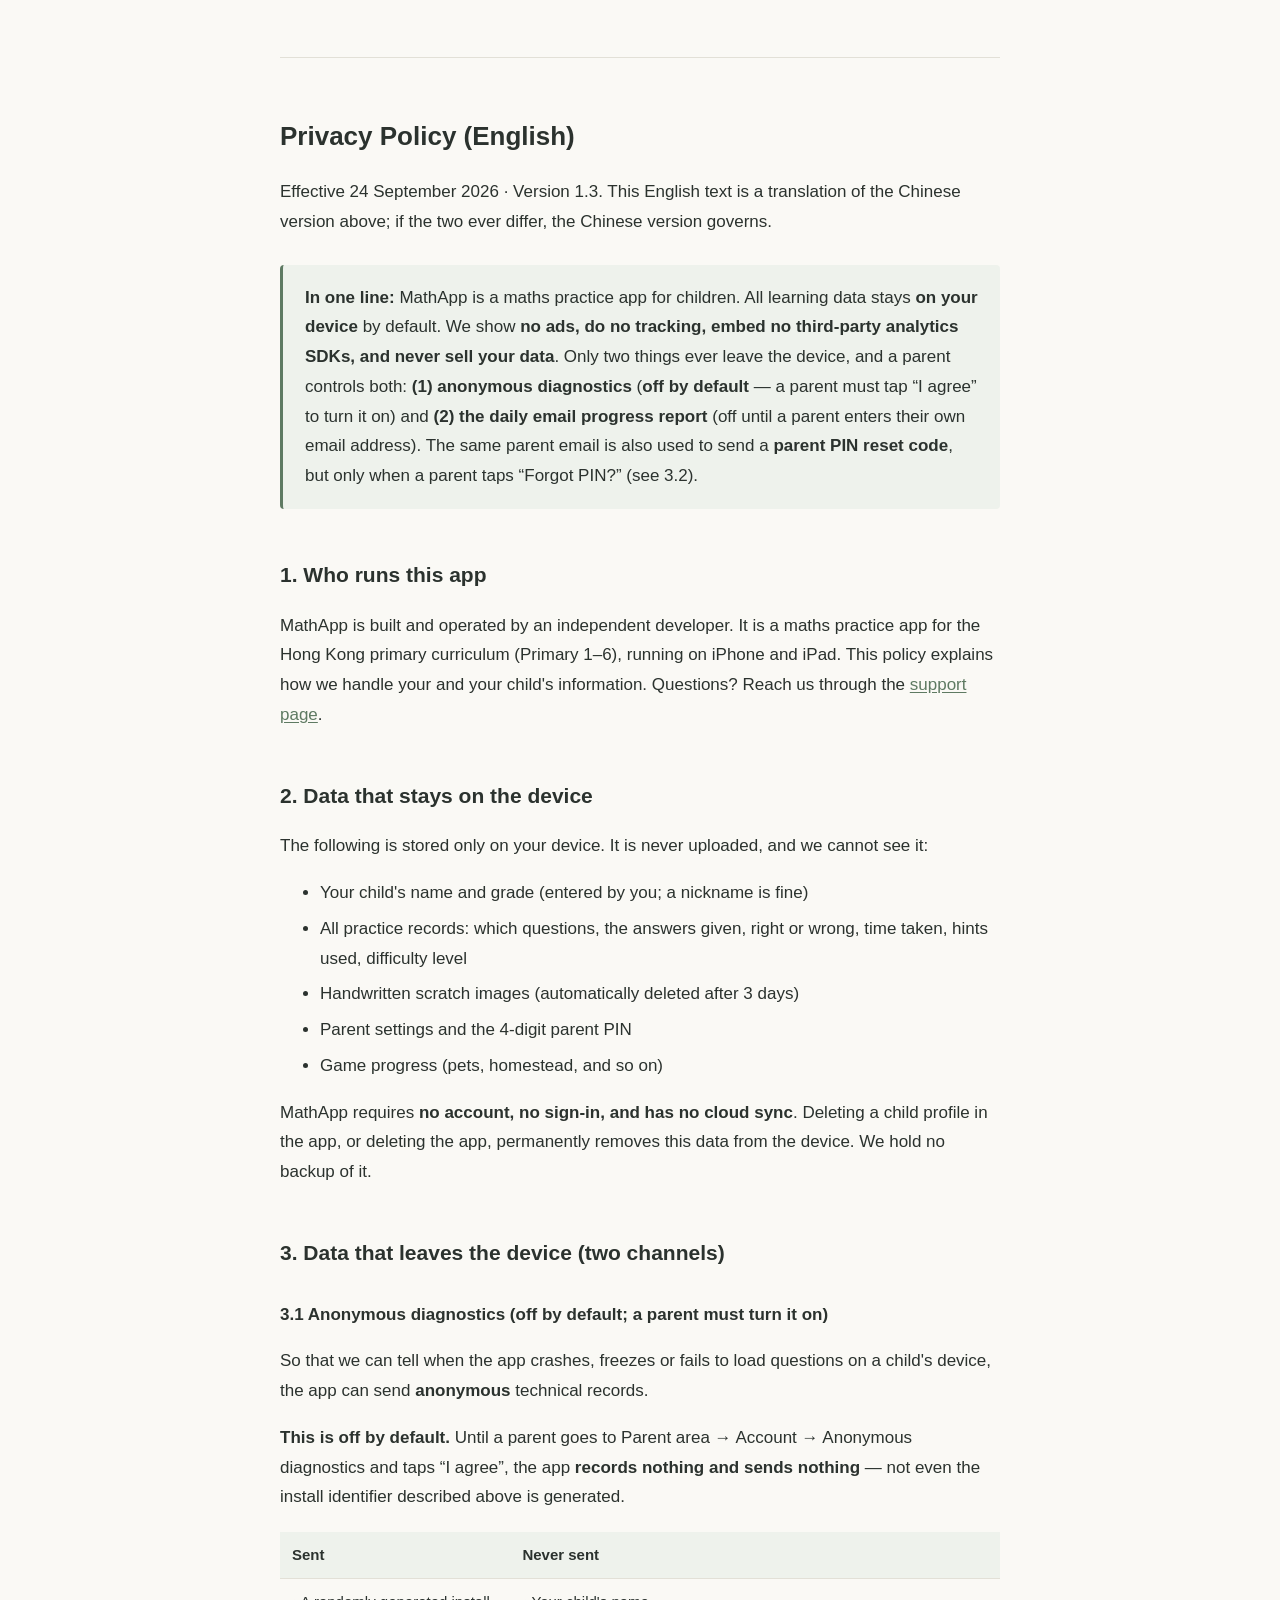
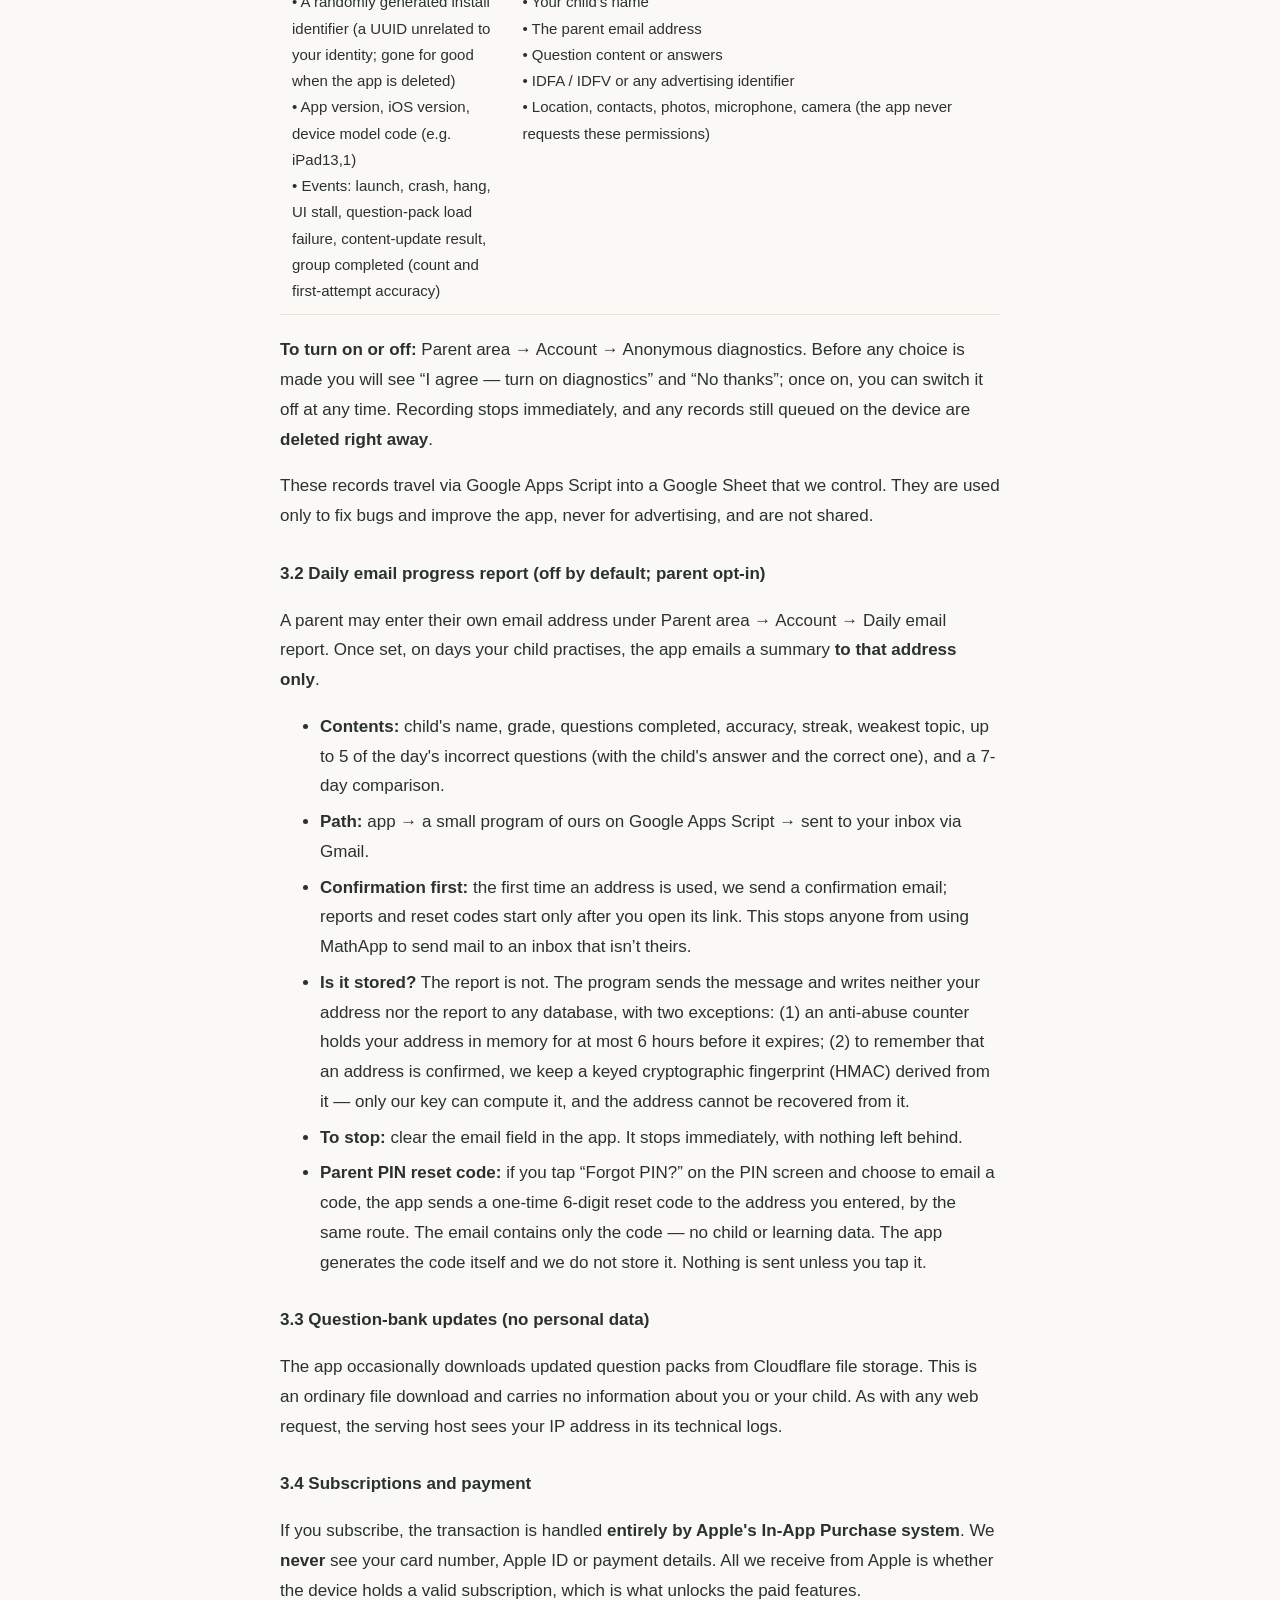
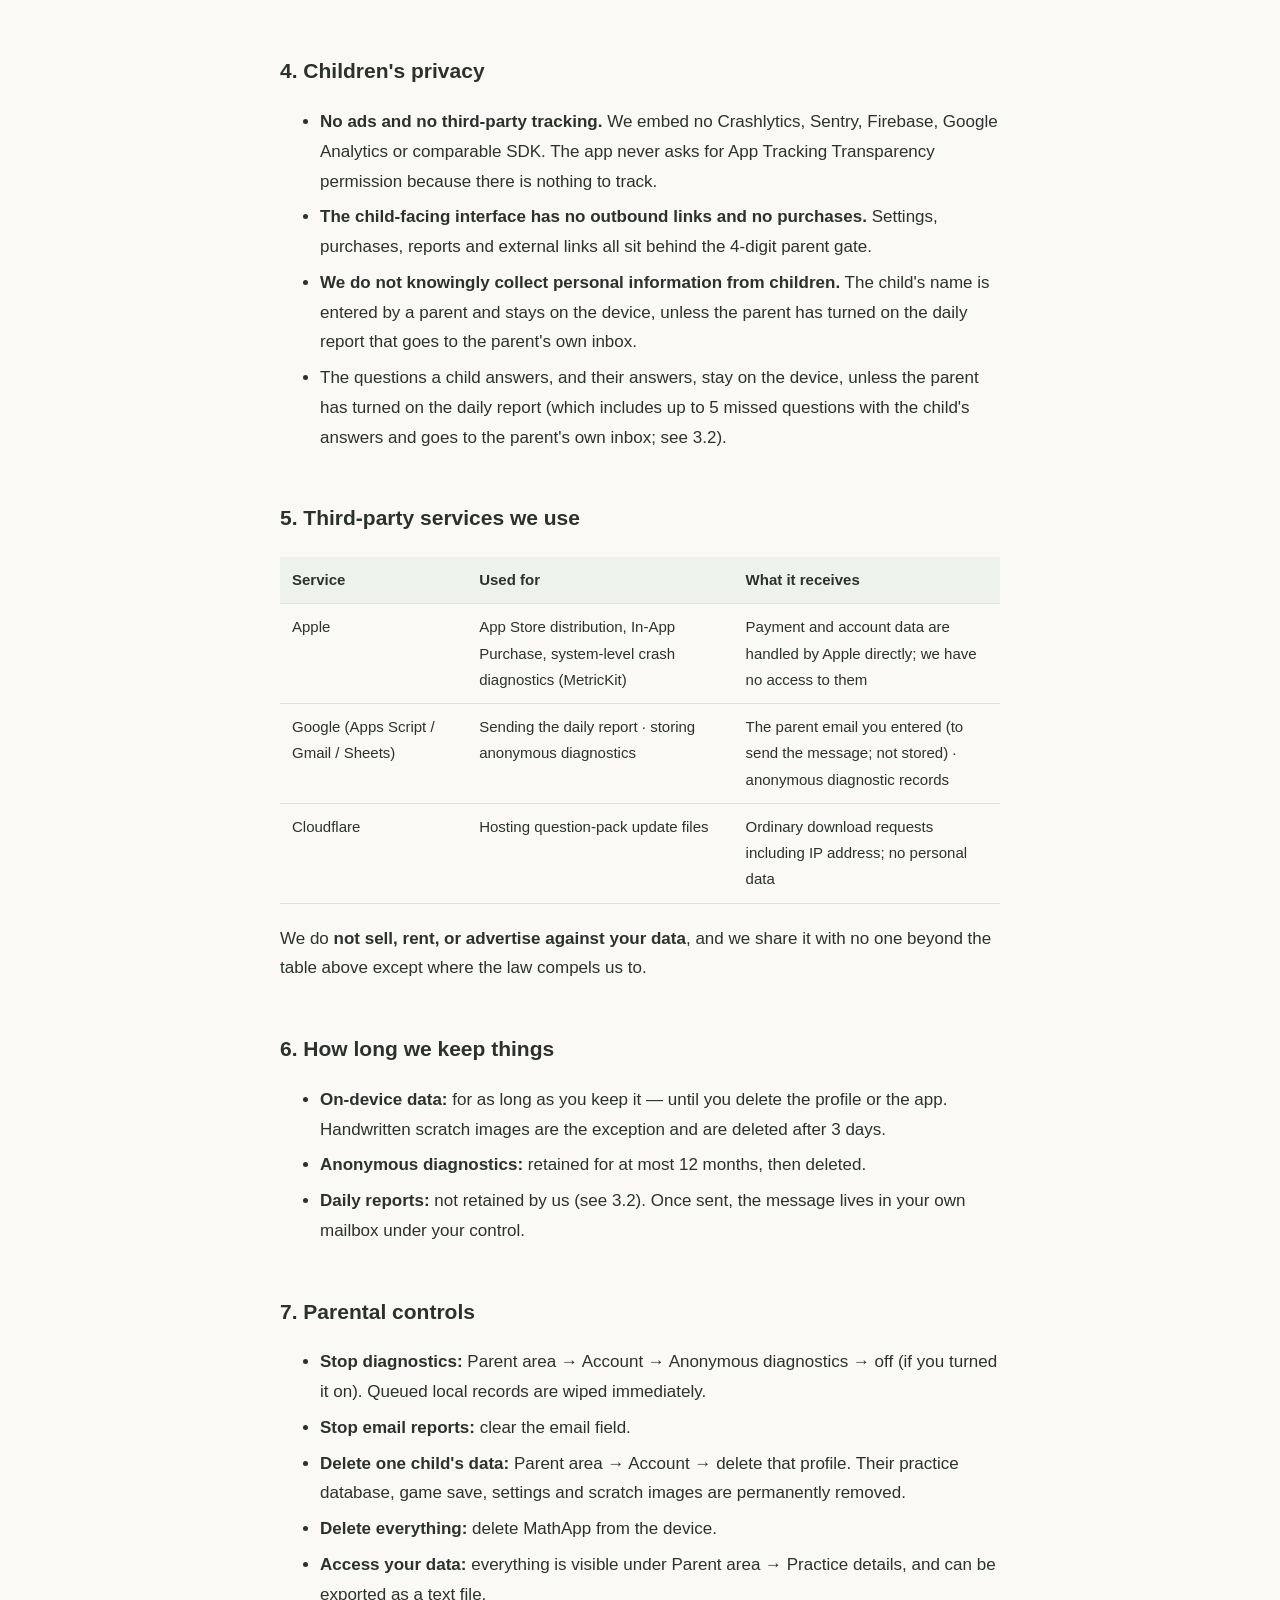
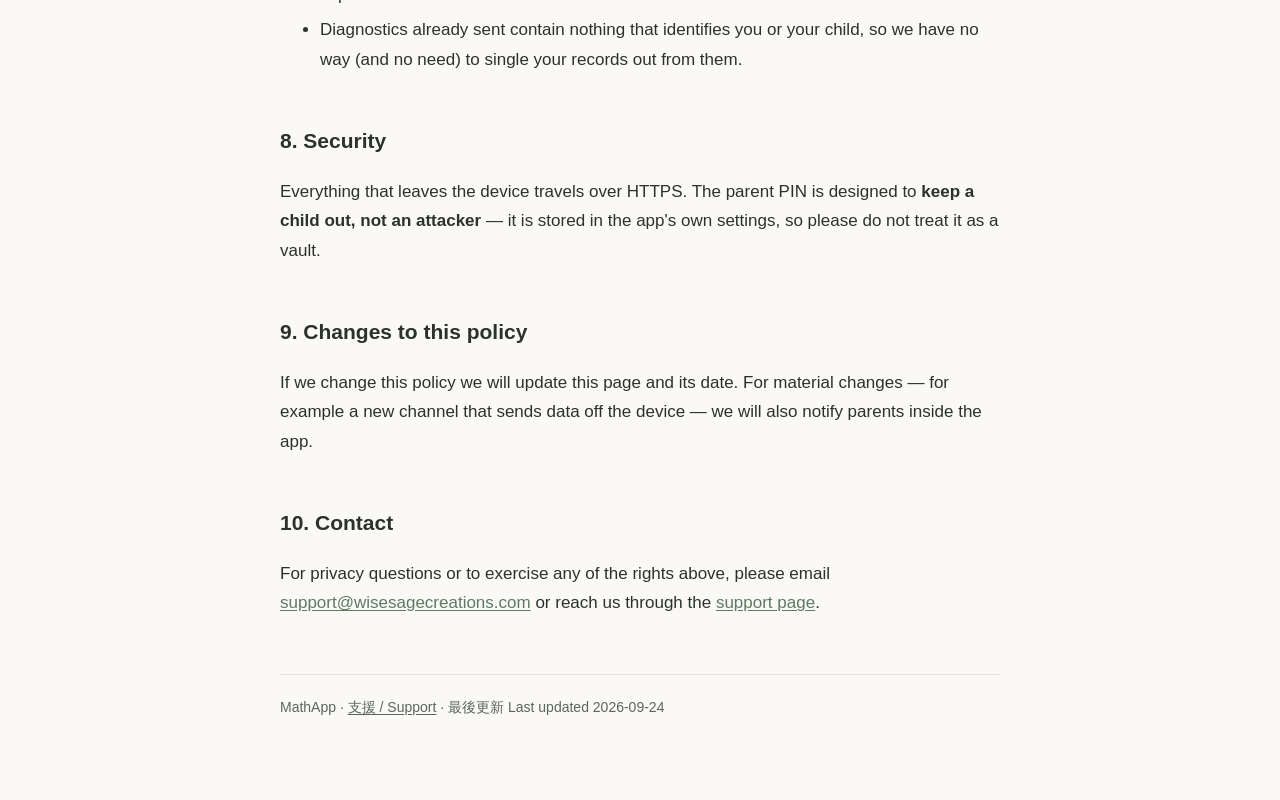
==== commit b53e3258: "support/privacy: email 收件人要先確認(C4);privacy v1.3 講明儲存 HMAC 指紋 ⚠️ 未 push —— 同上一個 commit 一齊等 build 上線。 " ====
--- a/privacy/index.html
+++ b/privacy/index.html
@@ -68,7 +68,8 @@
 <ul>
   <li><strong>報告內容:</strong>小朋友嘅名、年級、當日題數、正確率、連續日數、最弱課題、當日最多 5 條錯題(連小朋友答咗咩同正確答案)、近 7 日對比。</li>
   <li><strong>條路點行:</strong>app → 我哋喺 Google Apps Script 上嘅一個小程式 → 用 Gmail 寄去你個 email。</li>
-  <li><strong>會唔會存起:</strong>唔會。個程式收到之後即刻寄信,唔會將你嘅 email 或者報告內容寫入任何資料庫。唯一嘅例外係一個防濫發嘅計數器,佢會喺記憶體暫存你個 email 最多 6 個鐘,之後自動消失。</li>
+  <li><strong>第一次要確認:</strong>第一次用某個 email,我哋會先寄一封確認信,你撳咗入面條連結先會開始寄報告或者重設碼。咁樣就冇人可以借 MathApp 寄嘢去唔屬於佢嘅信箱。</li>
+  <li><strong>會唔會存起:</strong>報告內容唔會存。個程式收到之後即刻寄信,唔會將你嘅 email 或者報告內容寫入任何資料庫。例外有兩個:①一個防濫發嘅計數器,會喺記憶體暫存你個 email 最多 6 個鐘,之後自動消失;②為咗記住「呢個 email 已經確認」,我哋會儲存由你個 email 計出嚟嘅一串加密指紋(HMAC)—— 淨係得我哋條密鑰先計得出,亦冇辦法由佢倒返轉變返你個 email。</li>
   <li><strong>唔想要:</strong>喺 app 入面清空個 email 欄位,即刻停,冇任何嘢殘留。</li>
   <li><strong>家長 PIN 重設碼:</strong>如果你喺 PIN 畫面撳「忘記 PIN?」揀「寄重設碼」,app 會經同一條路寄一個 6 位一次性重設碼去你填嗰個 email。信入面只有個重設碼,冇小朋友或者學習資料;個碼由 app 自己產生,我哋唔會儲存。唔撳就唔會寄。</li>
 </ul>
@@ -180,7 +181,8 @@
 <ul>
   <li><strong>Contents:</strong> child's name, grade, questions completed, accuracy, streak, weakest topic, up to 5 of the day's incorrect questions (with the child's answer and the correct one), and a 7-day comparison.</li>
   <li><strong>Path:</strong> app → a small program of ours on Google Apps Script → sent to your inbox via Gmail.</li>
-  <li><strong>Is it stored?</strong> No. The program sends the message and writes neither your address nor the report to any database. The one exception is an anti-abuse counter that holds your address in memory for at most 6 hours before it expires.</li>
+  <li><strong>Confirmation first:</strong> the first time an address is used, we send a confirmation email; reports and reset codes start only after you open its link. This stops anyone from using MathApp to send mail to an inbox that isn’t theirs.</li>
+  <li><strong>Is it stored?</strong> The report is not. The program sends the message and writes neither your address nor the report to any database, with two exceptions: (1) an anti-abuse counter holds your address in memory for at most 6 hours before it expires; (2) to remember that an address is confirmed, we keep a keyed cryptographic fingerprint (HMAC) derived from it — only our key can compute it, and the address cannot be recovered from it.</li>
   <li><strong>To stop:</strong> clear the email field in the app. It stops immediately, with nothing left behind.</li>
   <li><strong>Parent PIN reset code:</strong> if you tap “Forgot PIN?” on the PIN screen and choose to email a code, the app sends a one-time 6-digit reset code to the address you entered, by the same route. The email contains only the code — no child or learning data. The app generates the code itself and we do not store it. Nothing is sent unless you tap it.</li>
 </ul>
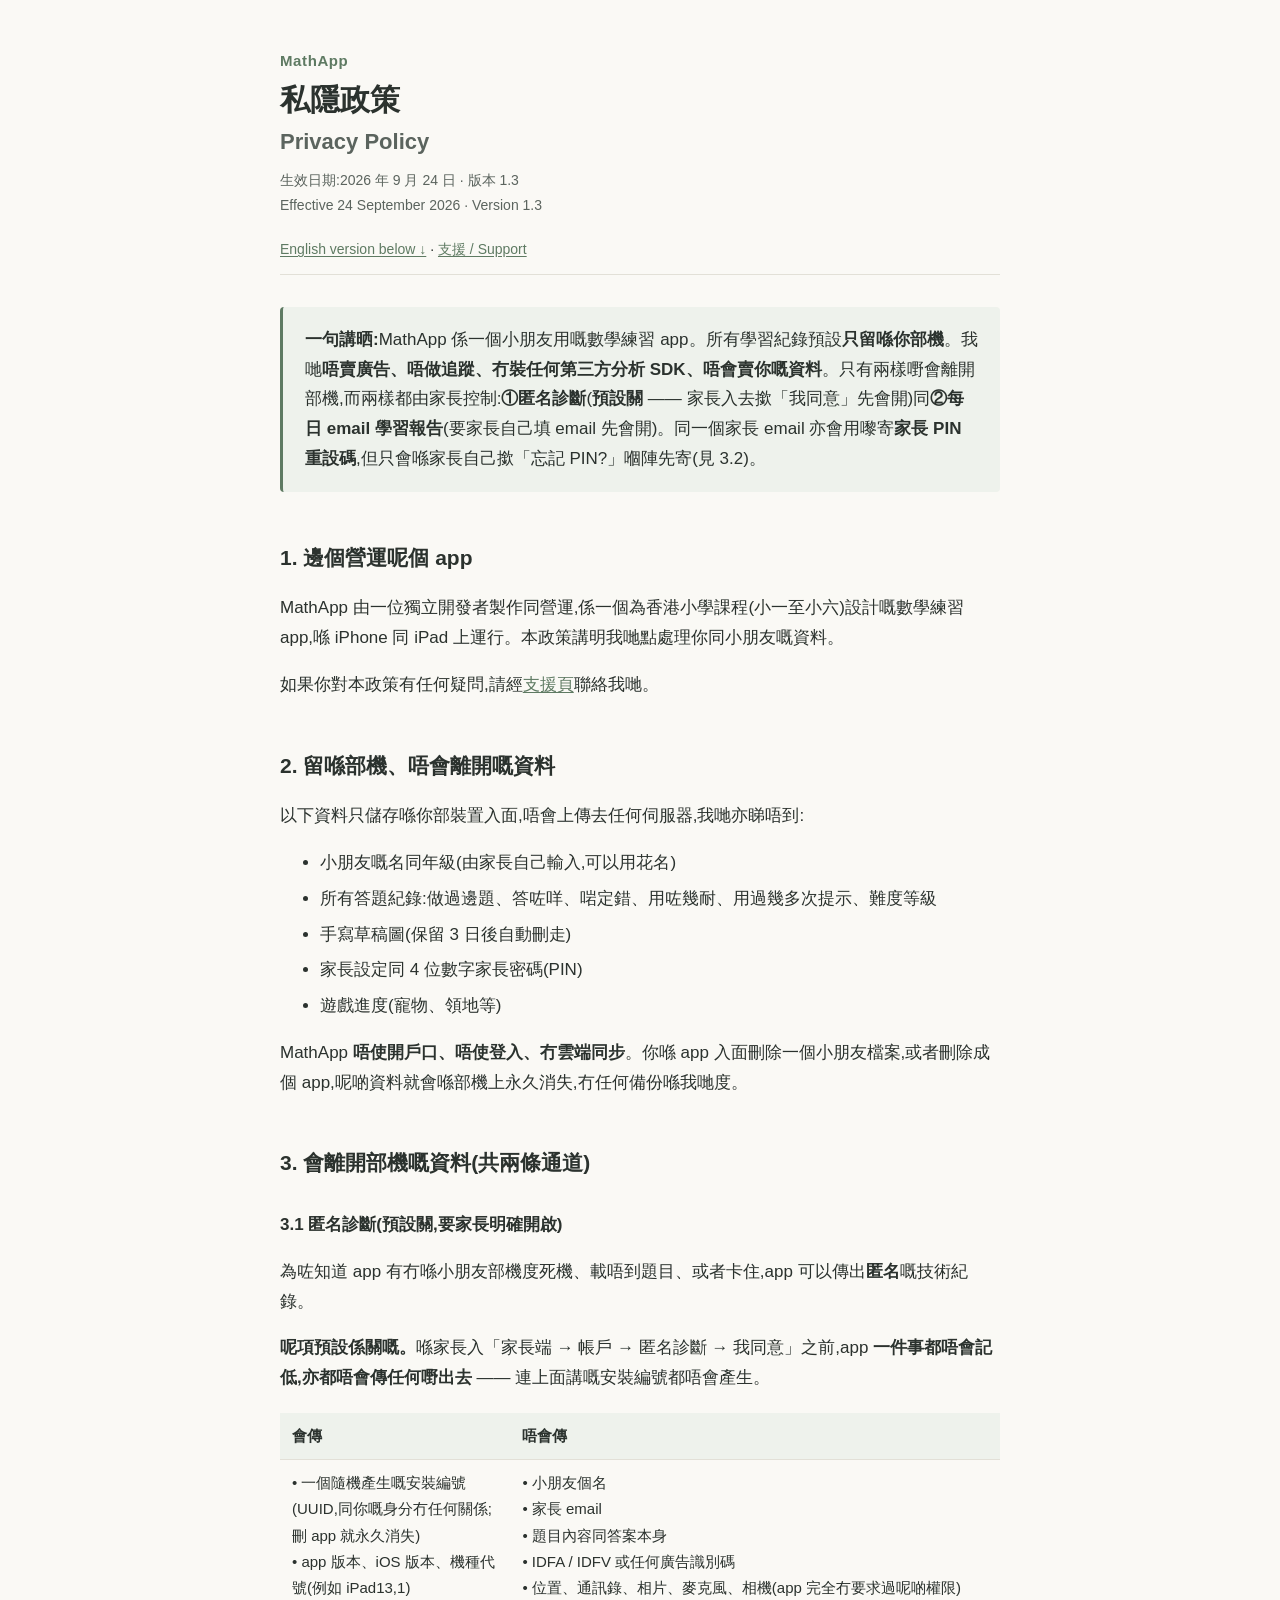
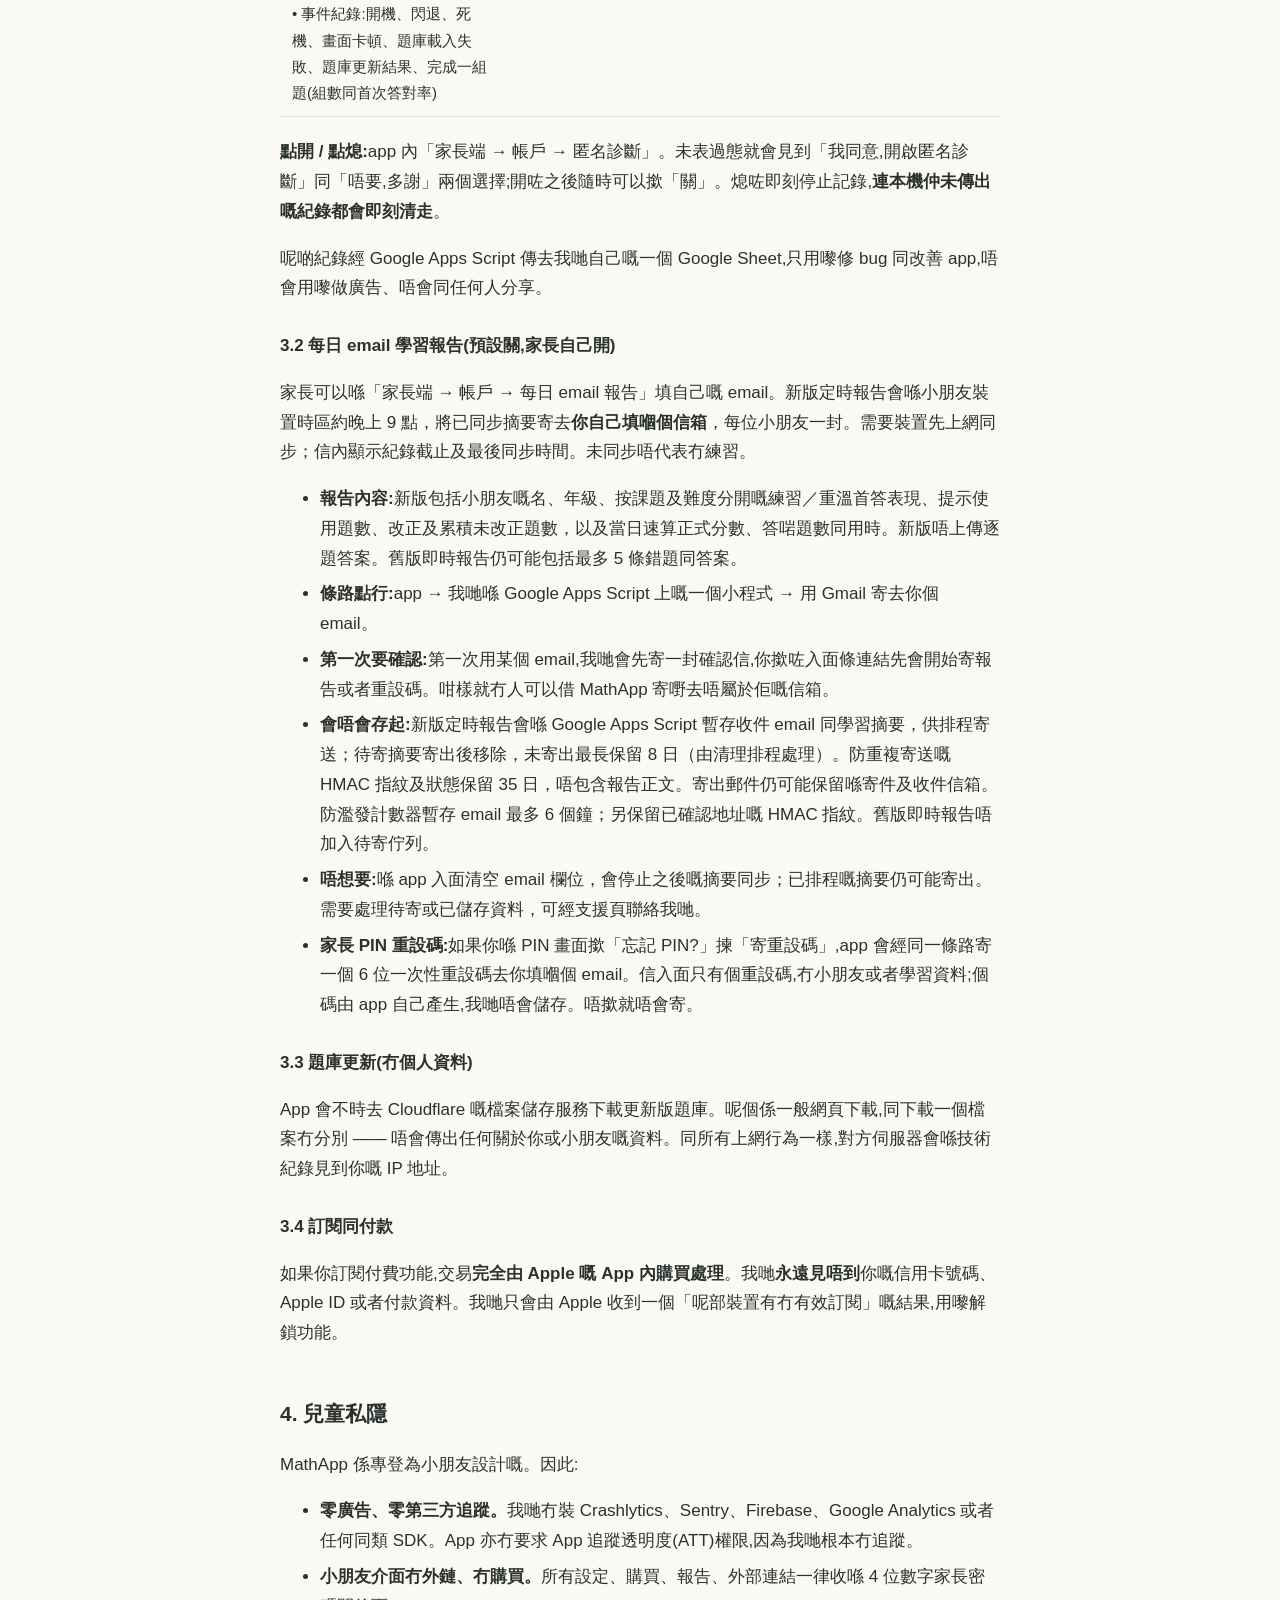
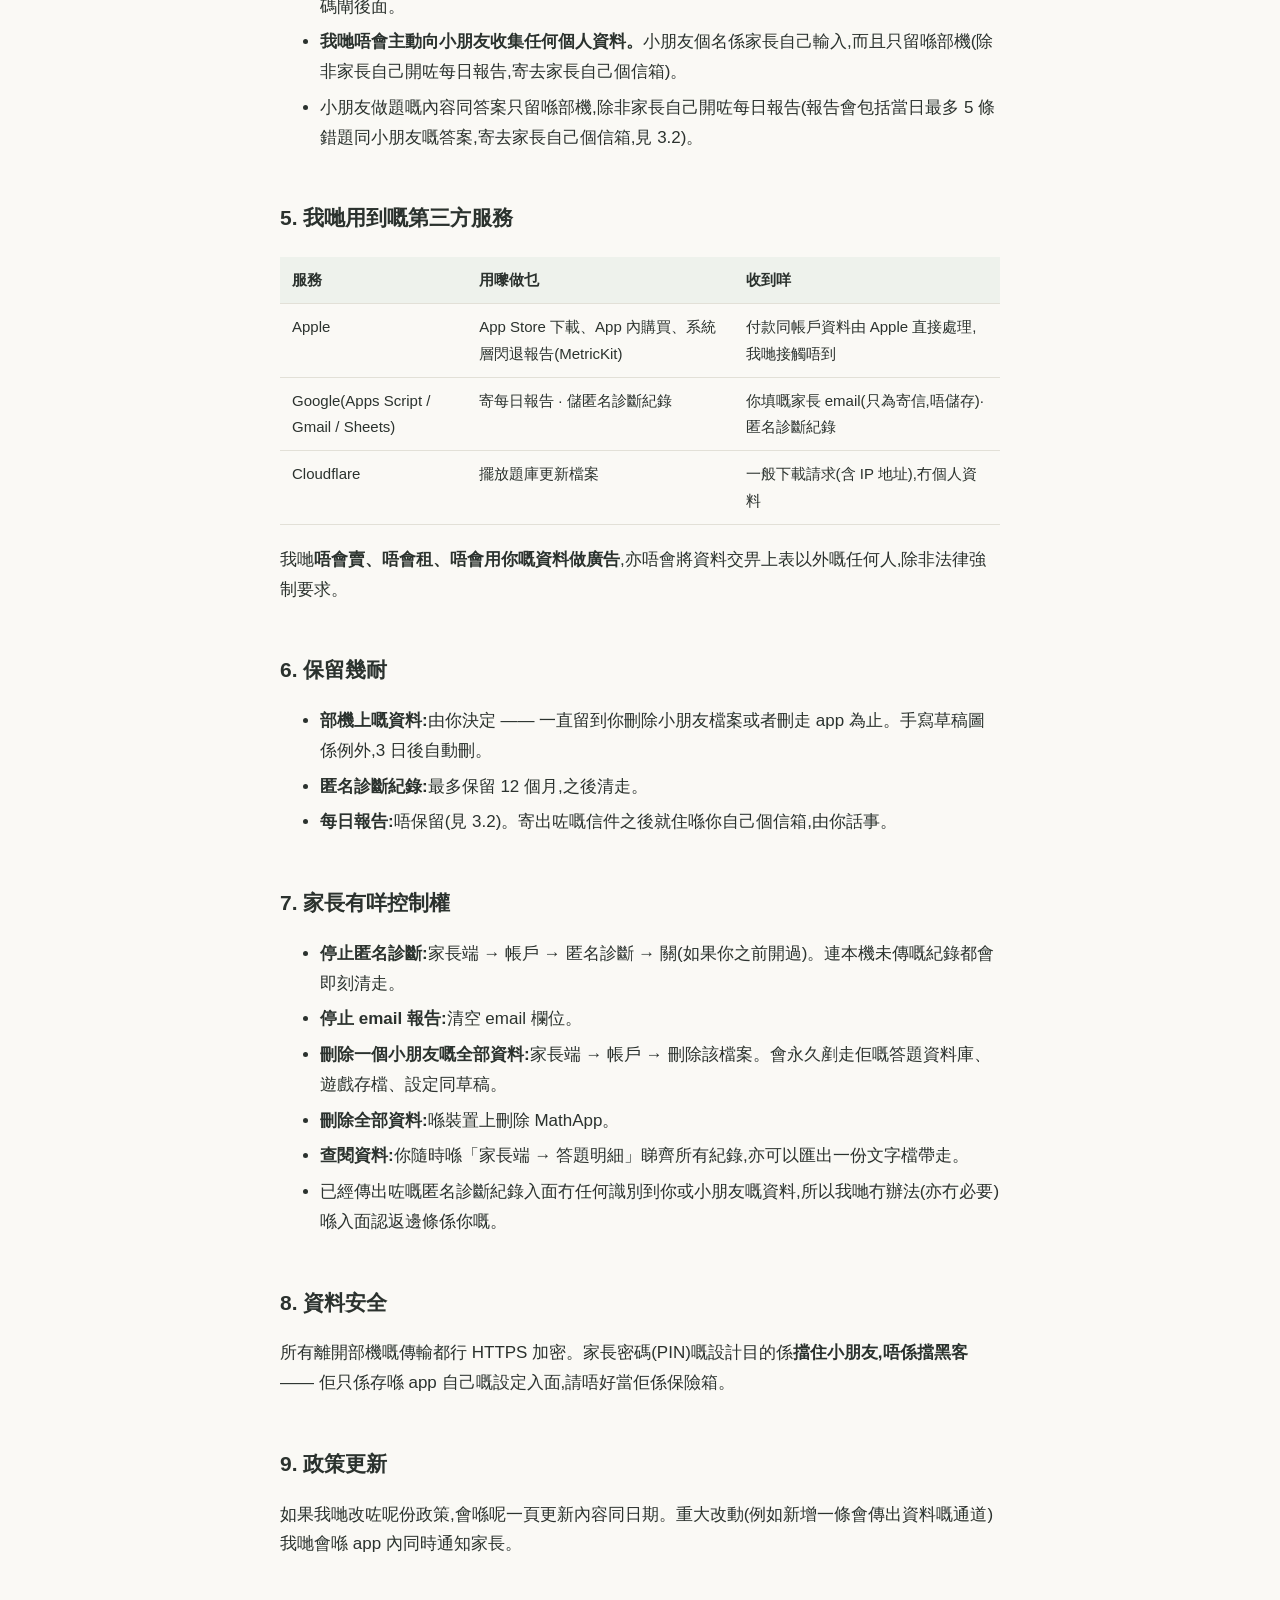
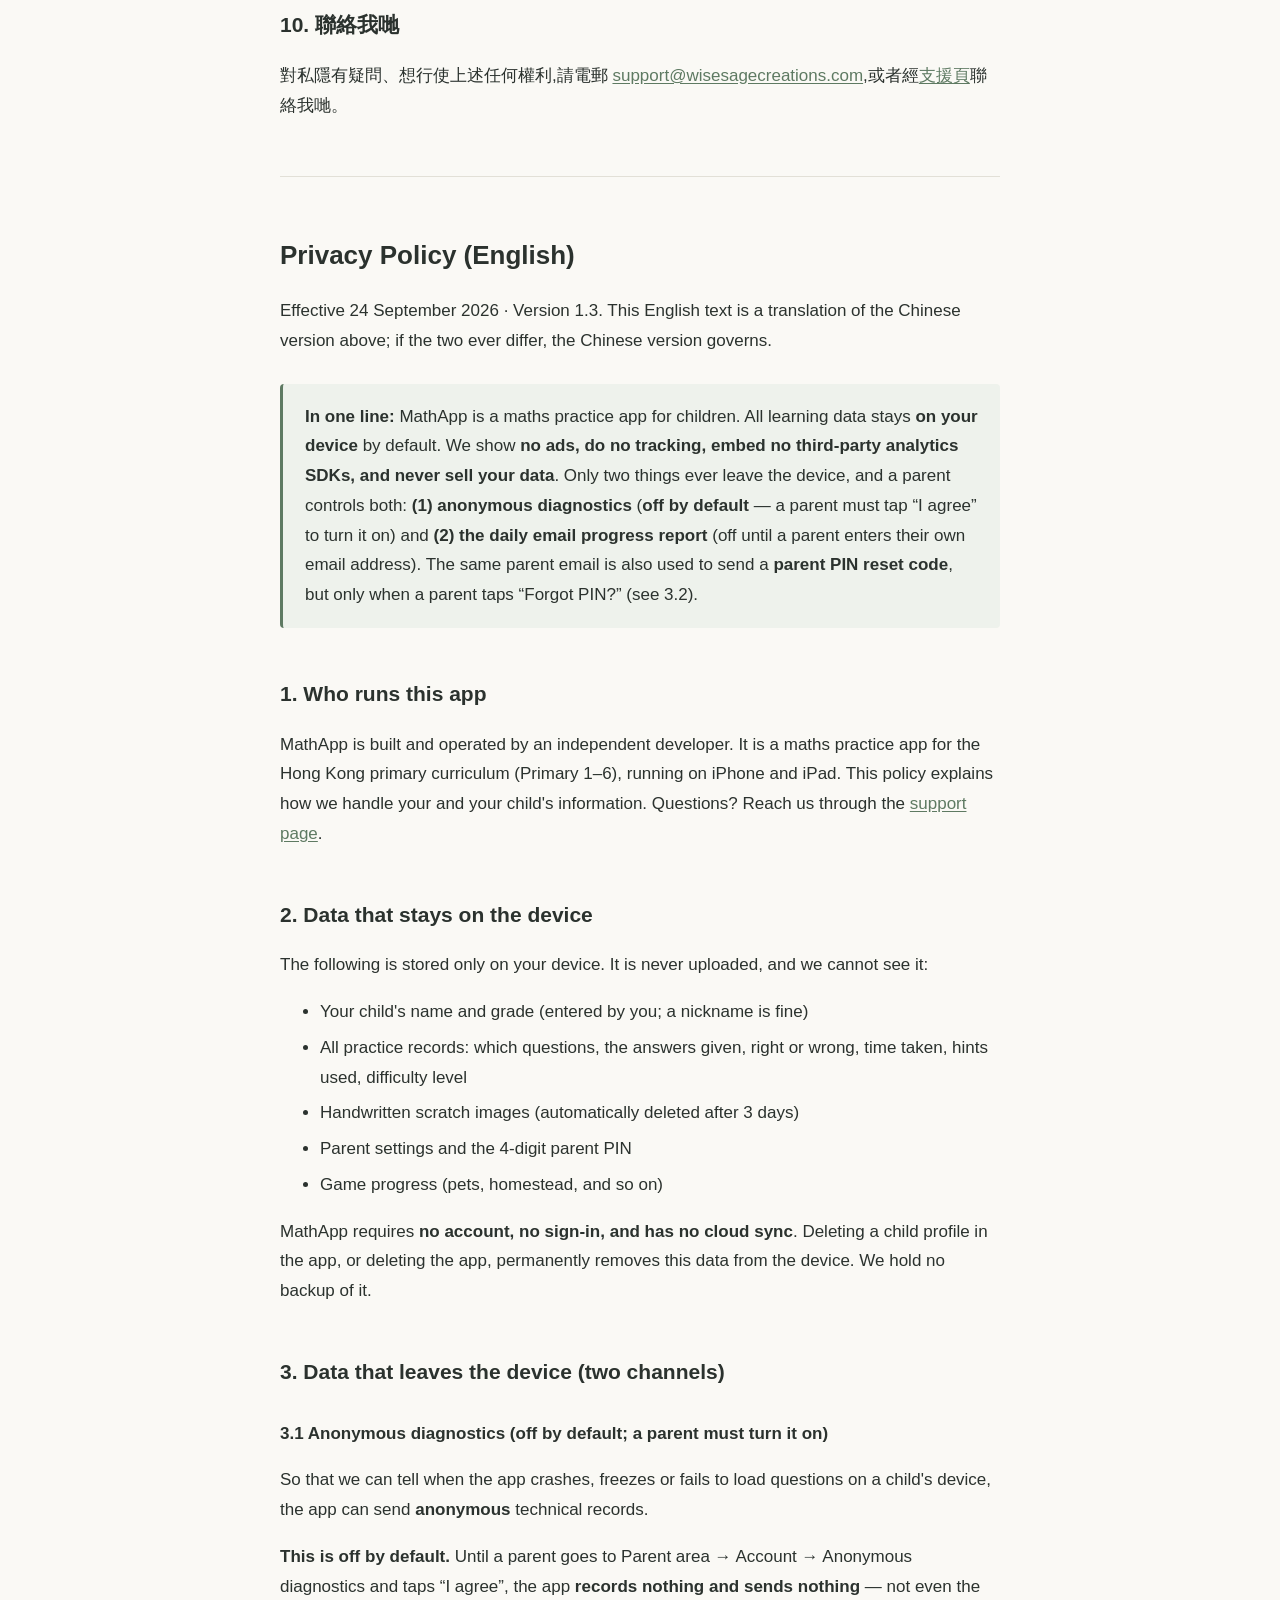
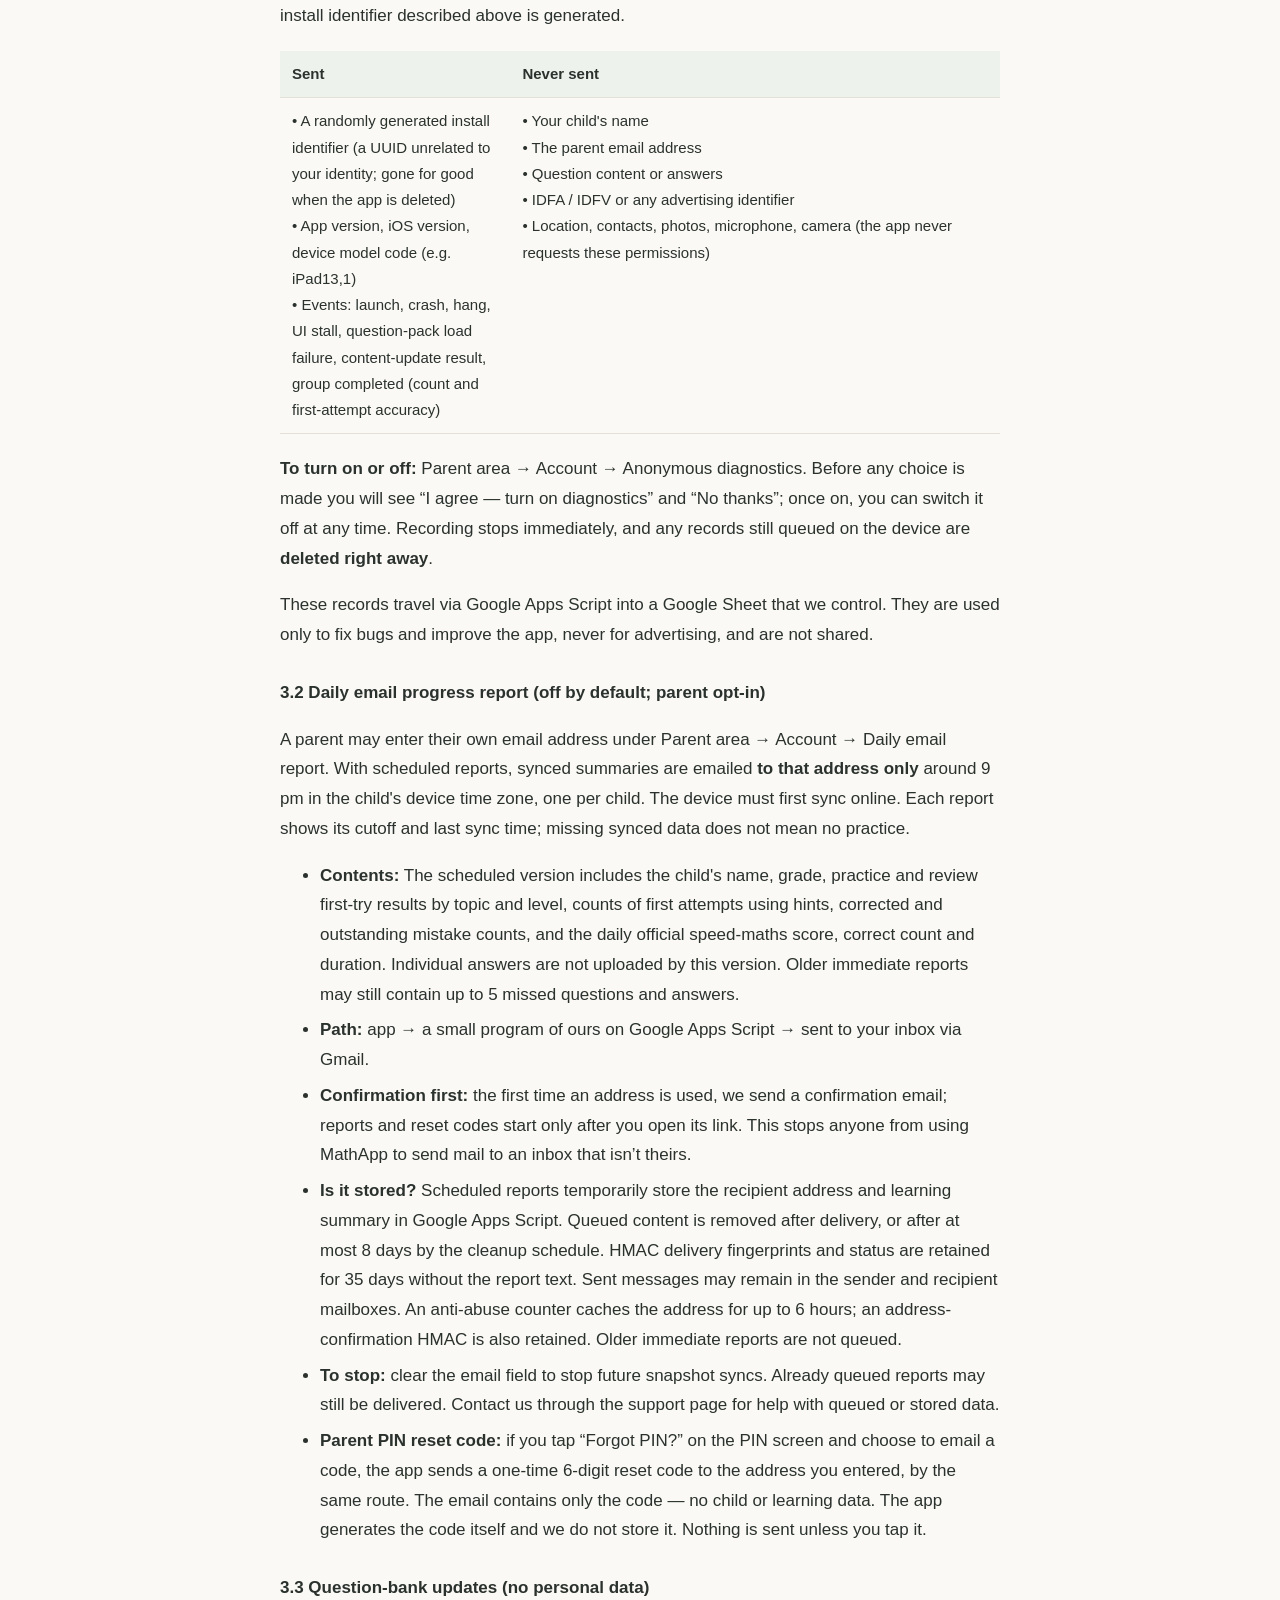
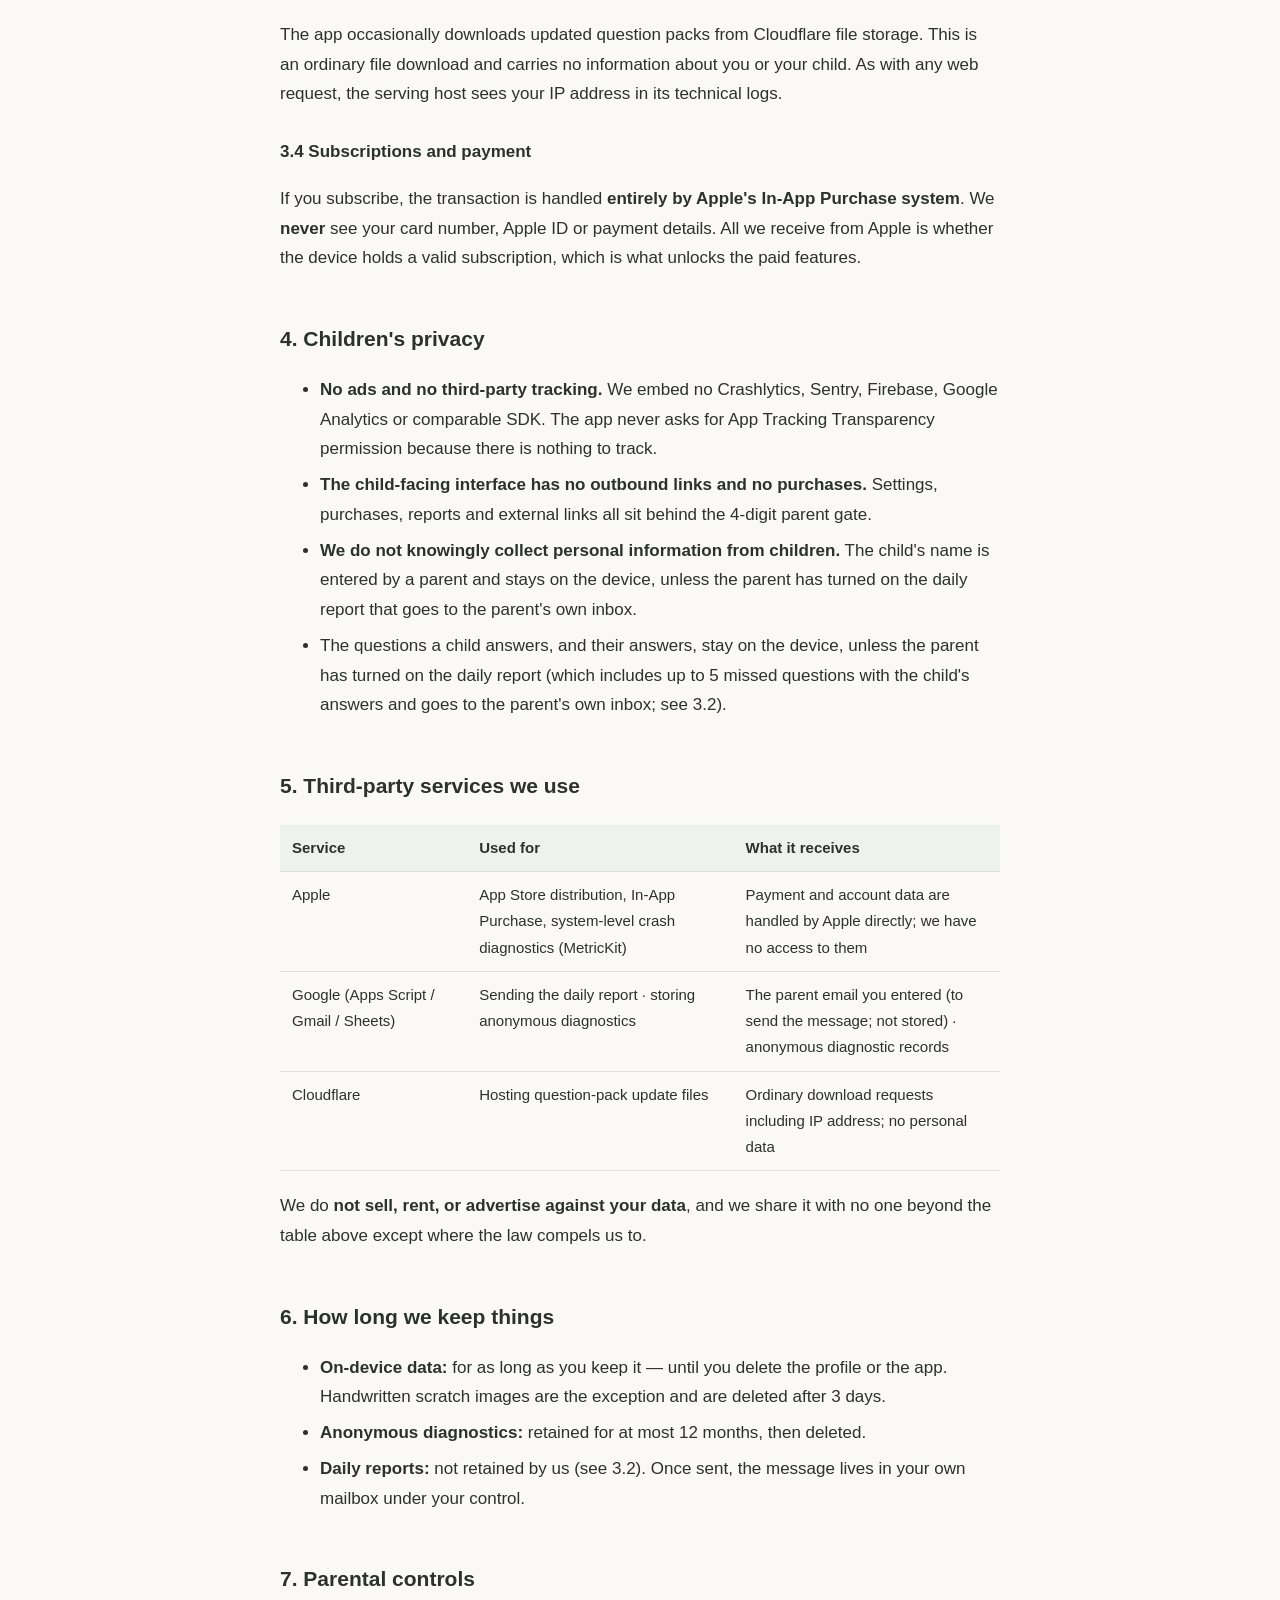
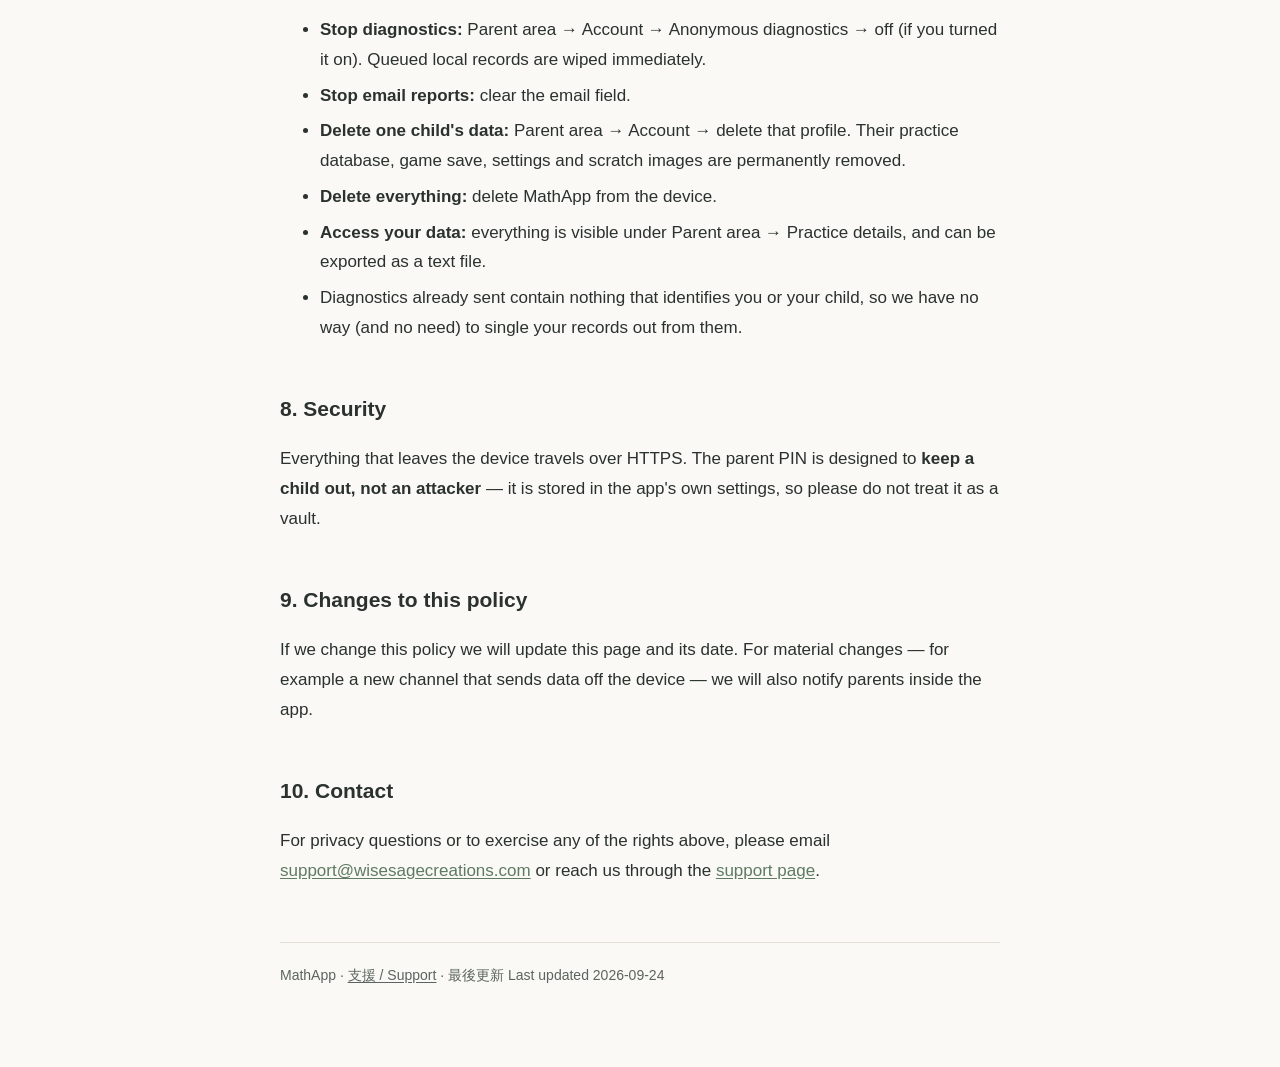
==== commit 40043a66: "Document scheduled learning report retention and contents" ====
--- a/privacy/index.html
+++ b/privacy/index.html
@@ -64,13 +64,13 @@
 <p>呢啲紀錄經 Google Apps Script 傳去我哋自己嘅一個 Google Sheet,只用嚟修 bug 同改善 app,唔會用嚟做廣告、唔會同任何人分享。</p>
 
 <h3>3.2 每日 email 學習報告(預設關,家長自己開)</h3>
-<p>家長可以喺「家長端 → 帳戶 → 每日 email 報告」填自己嘅 email。填咗之後,如果小朋友當日有做題,app 每日會寄一份摘要去<strong>你自己填嗰個信箱</strong>。</p>
-<ul>
-  <li><strong>報告內容:</strong>小朋友嘅名、年級、當日題數、正確率、連續日數、最弱課題、當日最多 5 條錯題(連小朋友答咗咩同正確答案)、近 7 日對比。</li>
+<p>家長可以喺「家長端 → 帳戶 → 每日 email 報告」填自己嘅 email。新版定時報告會喺小朋友裝置時區約晚上 9 點，將已同步摘要寄去<strong>你自己填嗰個信箱</strong>，每位小朋友一封。需要裝置先上網同步；信內顯示紀錄截止及最後同步時間。未同步唔代表冇練習。</p>
+<ul>
+  <li><strong>報告內容:</strong>新版包括小朋友嘅名、年級、按課題及難度分開嘅練習／重溫首答表現、提示使用題數、改正及累積未改正題數，以及當日速算正式分數、答啱題數同用時。新版唔上傳逐題答案。舊版即時報告仍可能包括最多 5 條錯題同答案。</li>
   <li><strong>條路點行:</strong>app → 我哋喺 Google Apps Script 上嘅一個小程式 → 用 Gmail 寄去你個 email。</li>
   <li><strong>第一次要確認:</strong>第一次用某個 email,我哋會先寄一封確認信,你撳咗入面條連結先會開始寄報告或者重設碼。咁樣就冇人可以借 MathApp 寄嘢去唔屬於佢嘅信箱。</li>
-  <li><strong>會唔會存起:</strong>報告內容唔會存。個程式收到之後即刻寄信,唔會將你嘅 email 或者報告內容寫入任何資料庫。例外有兩個:①一個防濫發嘅計數器,會喺記憶體暫存你個 email 最多 6 個鐘,之後自動消失;②為咗記住「呢個 email 已經確認」,我哋會儲存由你個 email 計出嚟嘅一串加密指紋(HMAC)—— 淨係得我哋條密鑰先計得出,亦冇辦法由佢倒返轉變返你個 email。</li>
-  <li><strong>唔想要:</strong>喺 app 入面清空個 email 欄位,即刻停,冇任何嘢殘留。</li>
+  <li><strong>會唔會存起:</strong>新版定時報告會喺 Google Apps Script 暫存收件 email 同學習摘要，供排程寄送；待寄摘要寄出後移除，未寄出最長保留 8 日（由清理排程處理）。防重複寄送嘅 HMAC 指紋及狀態保留 35 日，唔包含報告正文。寄出郵件仍可能保留喺寄件及收件信箱。防濫發計數器暫存 email 最多 6 個鐘；另保留已確認地址嘅 HMAC 指紋。舊版即時報告唔加入待寄佇列。</li>
+  <li><strong>唔想要:</strong>喺 app 入面清空 email 欄位，會停止之後嘅摘要同步；已排程嘅摘要仍可能寄出。需要處理待寄或已儲存資料，可經支援頁聯絡我哋。</li>
   <li><strong>家長 PIN 重設碼:</strong>如果你喺 PIN 畫面撳「忘記 PIN?」揀「寄重設碼」,app 會經同一條路寄一個 6 位一次性重設碼去你填嗰個 email。信入面只有個重設碼,冇小朋友或者學習資料;個碼由 app 自己產生,我哋唔會儲存。唔撳就唔會寄。</li>
 </ul>
 
@@ -177,13 +177,13 @@
 <p>These records travel via Google Apps Script into a Google Sheet that we control. They are used only to fix bugs and improve the app, never for advertising, and are not shared.</p>
 
 <h3>3.2 Daily email progress report (off by default; parent opt-in)</h3>
-<p>A parent may enter their own email address under Parent area → Account → Daily email report. Once set, on days your child practises, the app emails a summary <strong>to that address only</strong>.</p>
-<ul>
-  <li><strong>Contents:</strong> child's name, grade, questions completed, accuracy, streak, weakest topic, up to 5 of the day's incorrect questions (with the child's answer and the correct one), and a 7-day comparison.</li>
+<p>A parent may enter their own email address under Parent area → Account → Daily email report. With scheduled reports, synced summaries are emailed <strong>to that address only</strong> around 9 pm in the child's device time zone, one per child. The device must first sync online. Each report shows its cutoff and last sync time; missing synced data does not mean no practice.</p>
+<ul>
+  <li><strong>Contents:</strong> The scheduled version includes the child's name, grade, practice and review first-try results by topic and level, counts of first attempts using hints, corrected and outstanding mistake counts, and the daily official speed-maths score, correct count and duration. Individual answers are not uploaded by this version. Older immediate reports may still contain up to 5 missed questions and answers.</li>
   <li><strong>Path:</strong> app → a small program of ours on Google Apps Script → sent to your inbox via Gmail.</li>
   <li><strong>Confirmation first:</strong> the first time an address is used, we send a confirmation email; reports and reset codes start only after you open its link. This stops anyone from using MathApp to send mail to an inbox that isn’t theirs.</li>
-  <li><strong>Is it stored?</strong> The report is not. The program sends the message and writes neither your address nor the report to any database, with two exceptions: (1) an anti-abuse counter holds your address in memory for at most 6 hours before it expires; (2) to remember that an address is confirmed, we keep a keyed cryptographic fingerprint (HMAC) derived from it — only our key can compute it, and the address cannot be recovered from it.</li>
-  <li><strong>To stop:</strong> clear the email field in the app. It stops immediately, with nothing left behind.</li>
+  <li><strong>Is it stored?</strong> Scheduled reports temporarily store the recipient address and learning summary in Google Apps Script. Queued content is removed after delivery, or after at most 8 days by the cleanup schedule. HMAC delivery fingerprints and status are retained for 35 days without the report text. Sent messages may remain in the sender and recipient mailboxes. An anti-abuse counter caches the address for up to 6 hours; an address-confirmation HMAC is also retained. Older immediate reports are not queued.</li>
+  <li><strong>To stop:</strong> clear the email field to stop future snapshot syncs. Already queued reports may still be delivered. Contact us through the support page for help with queued or stored data.</li>
   <li><strong>Parent PIN reset code:</strong> if you tap “Forgot PIN?” on the PIN screen and choose to email a code, the app sends a one-time 6-digit reset code to the address you entered, by the same route. The email contains only the code — no child or learning data. The app generates the code itself and we do not store it. Nothing is sent unless you tap it.</li>
 </ul>
 
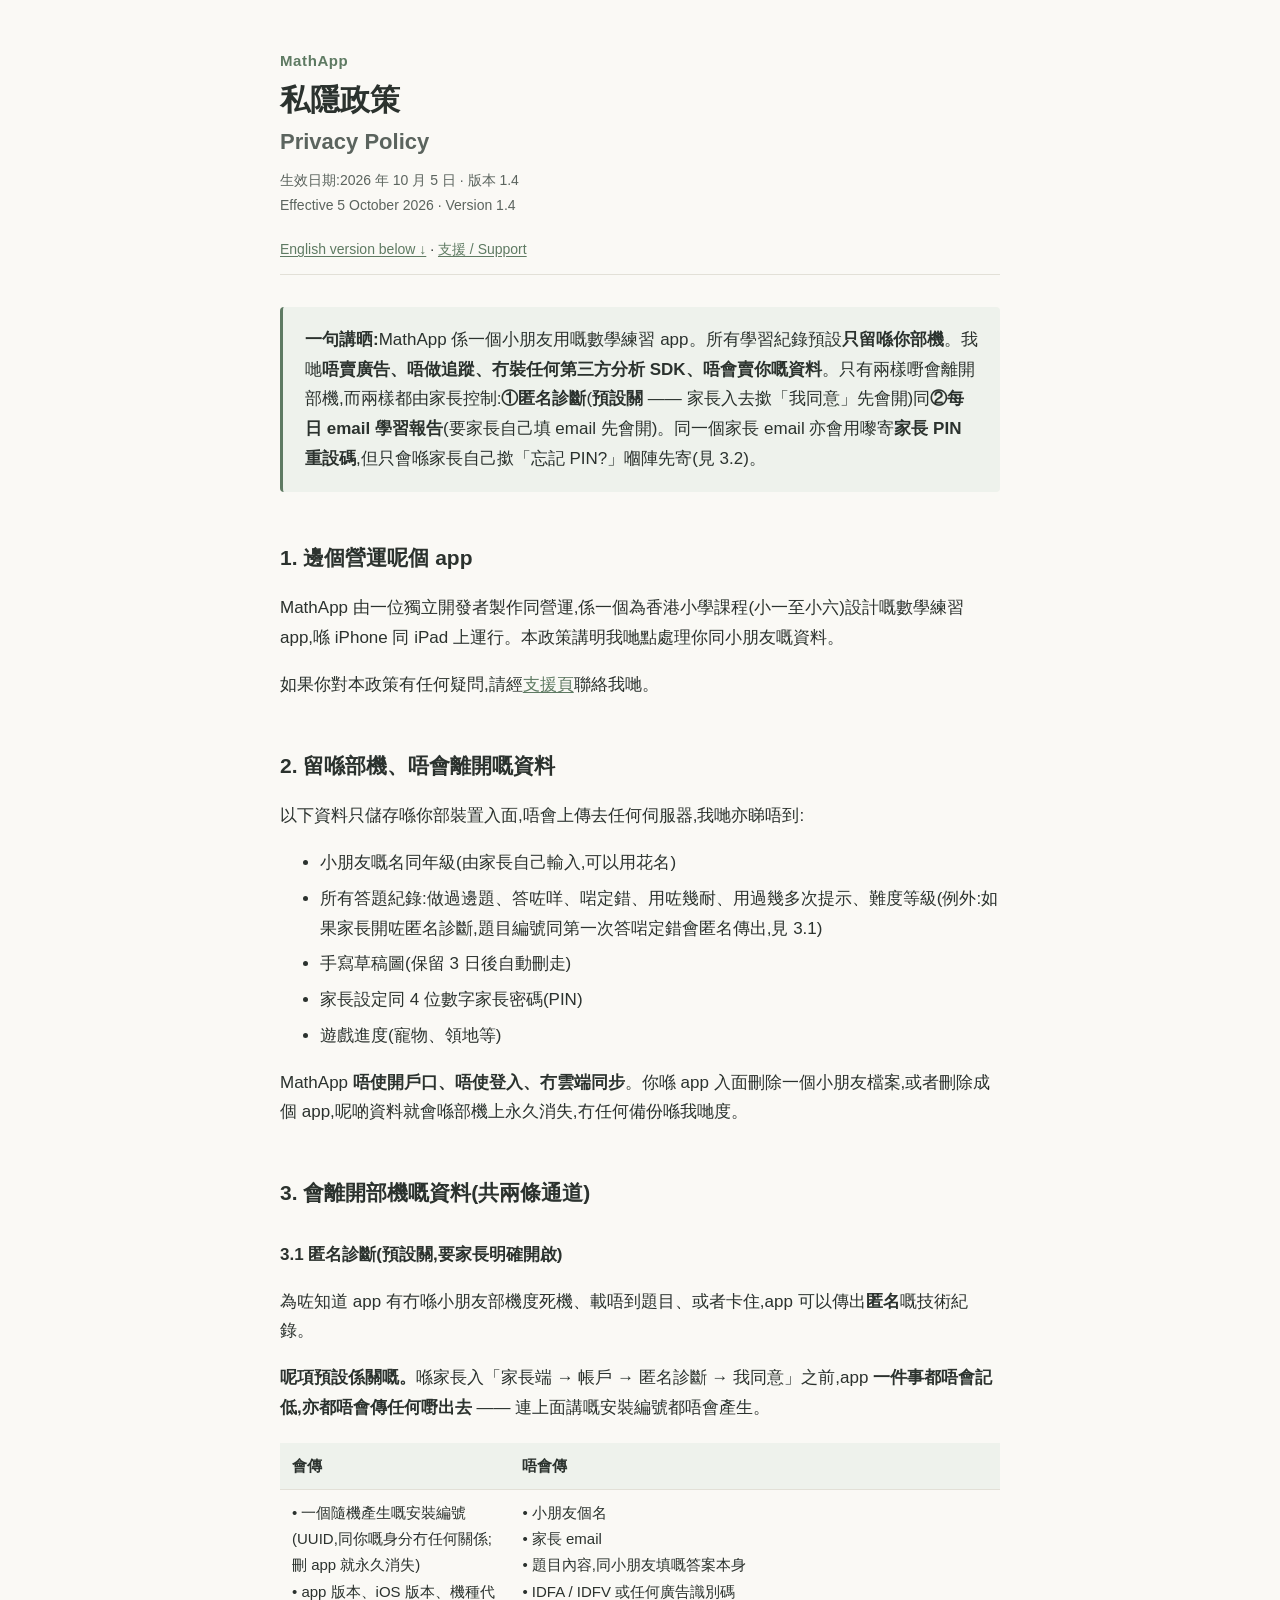
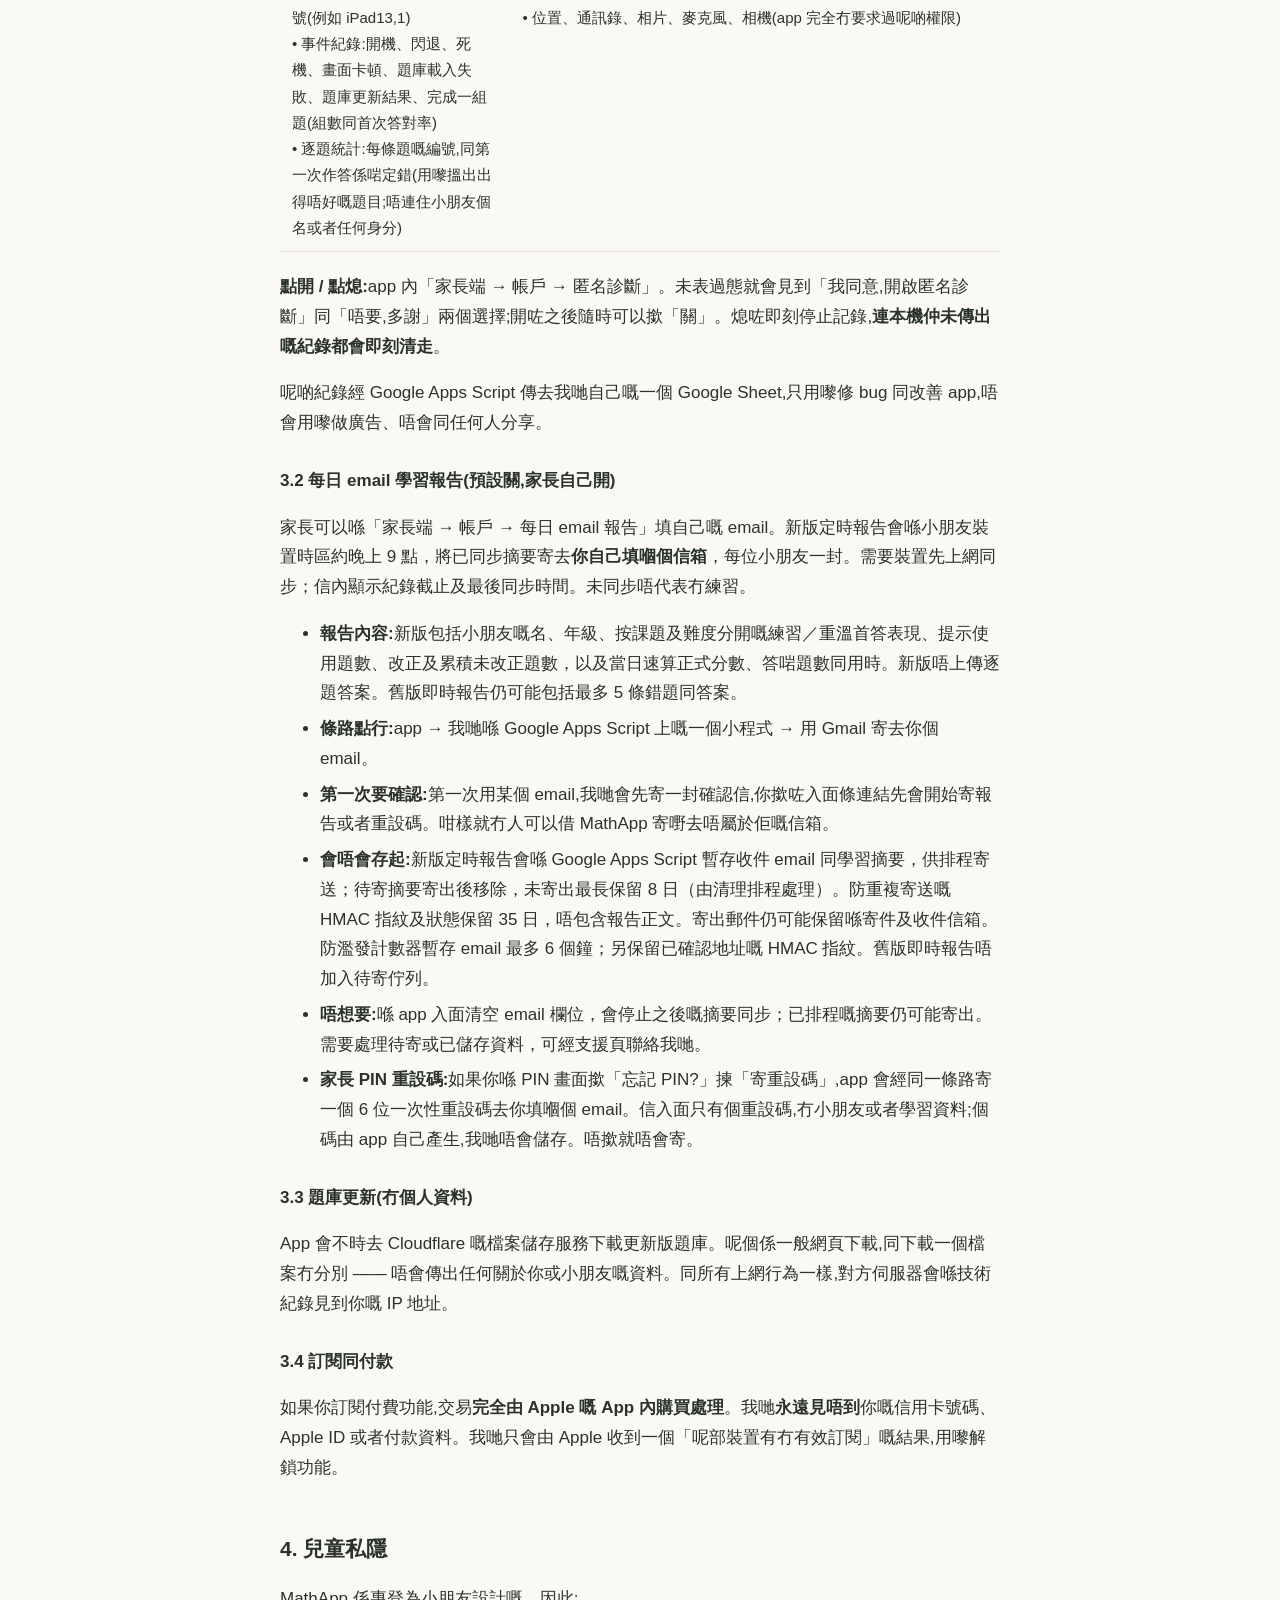
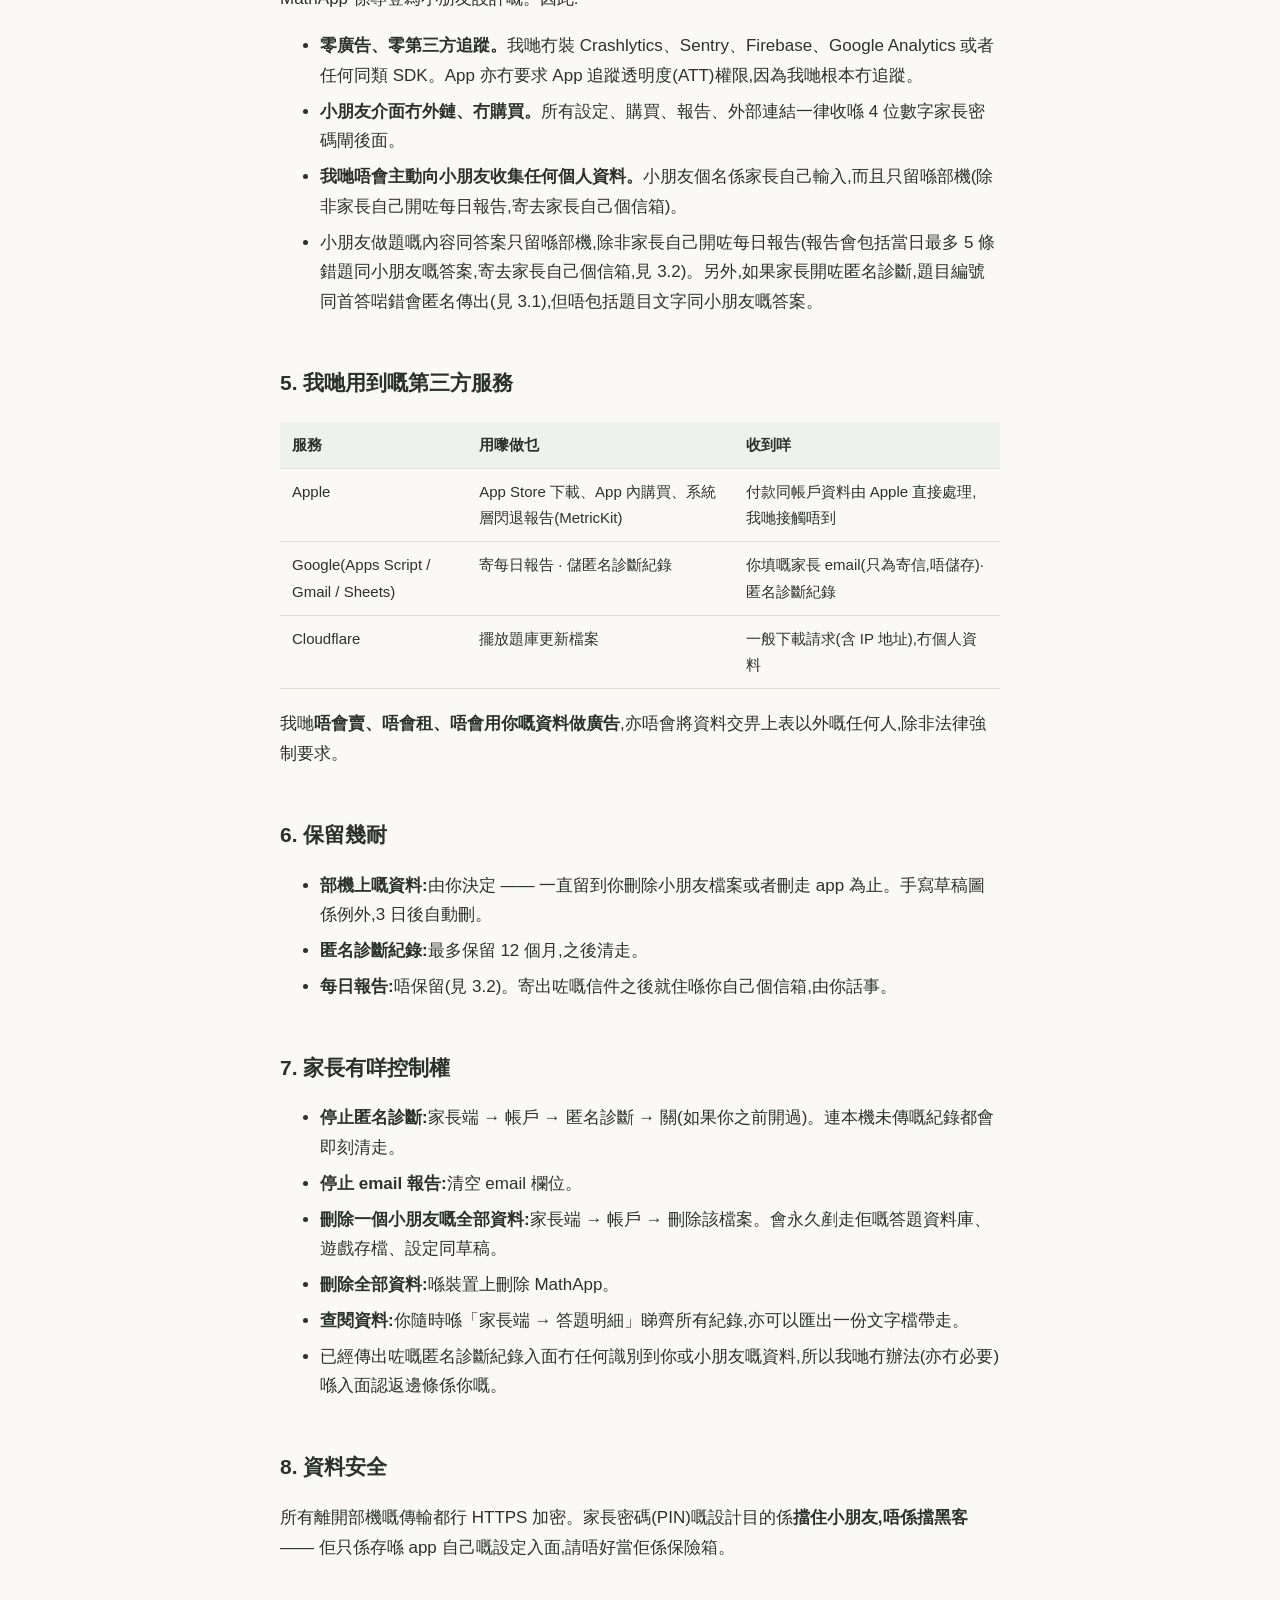
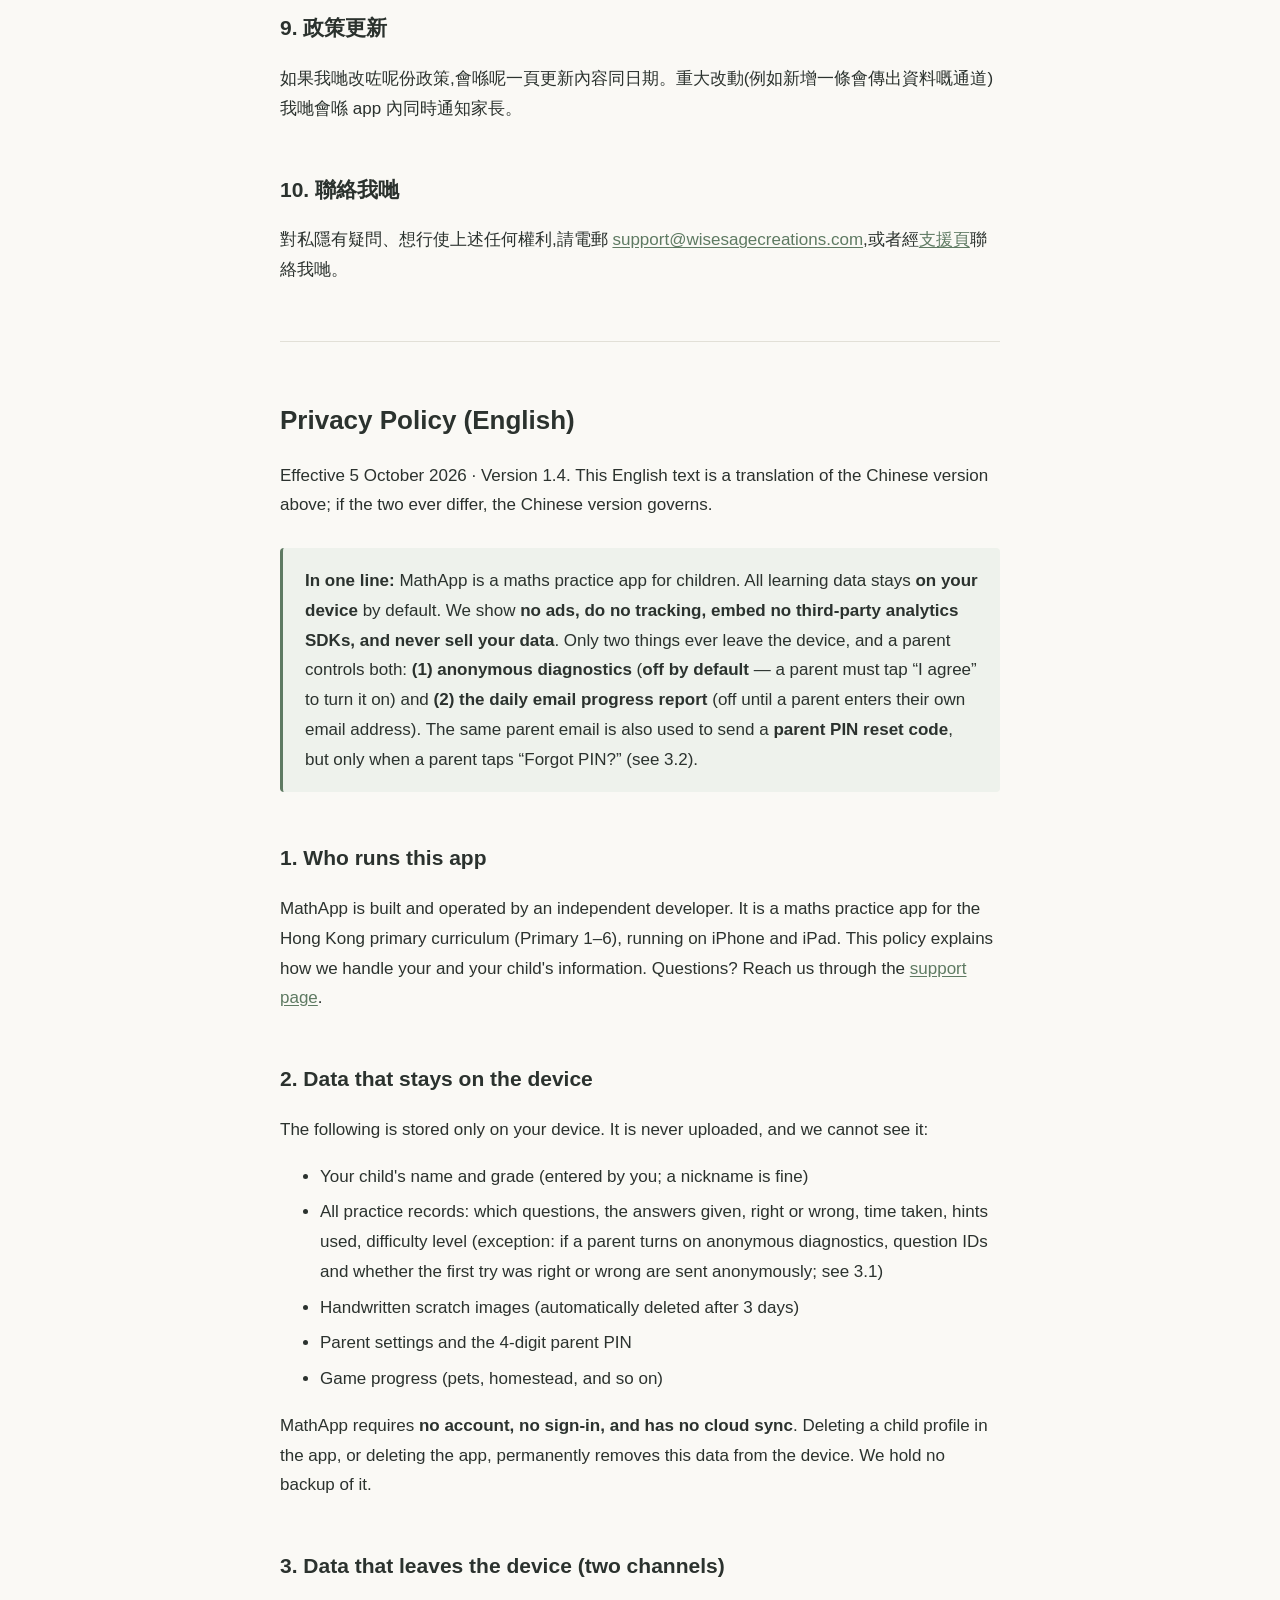
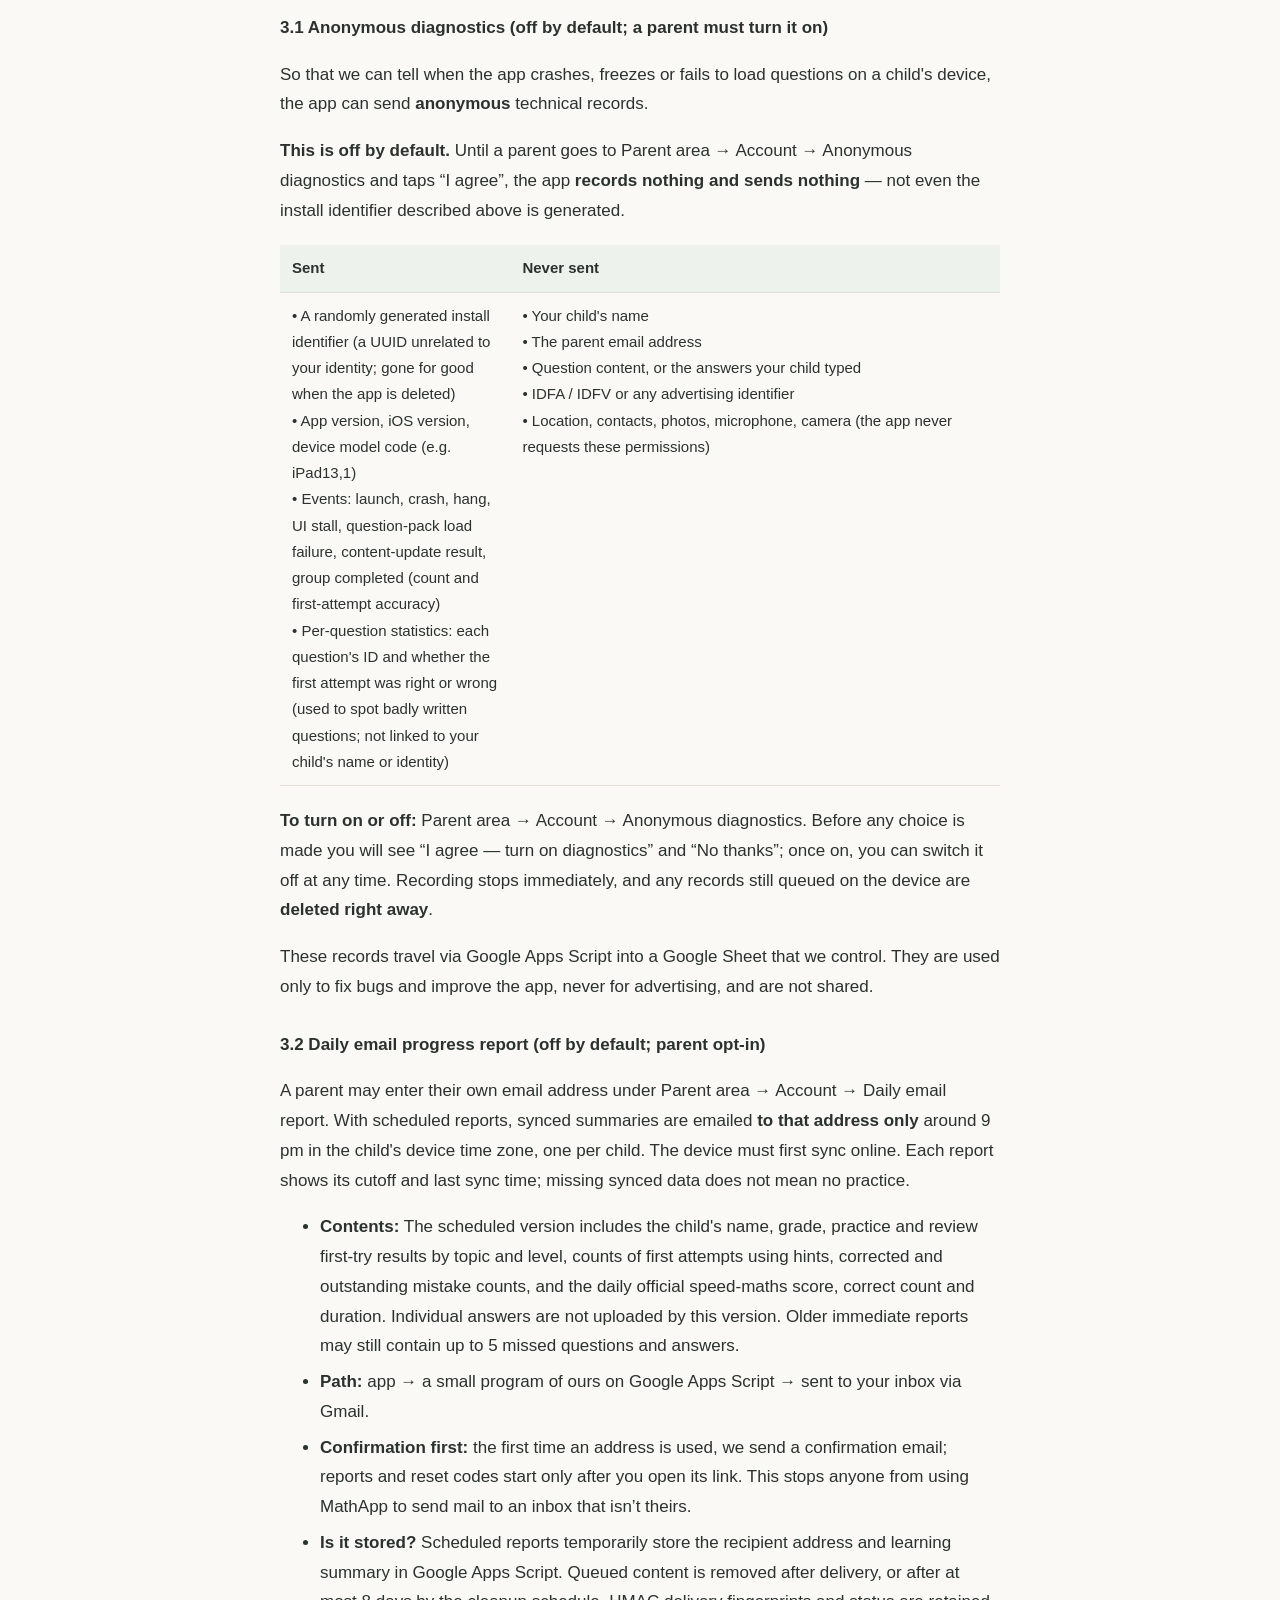
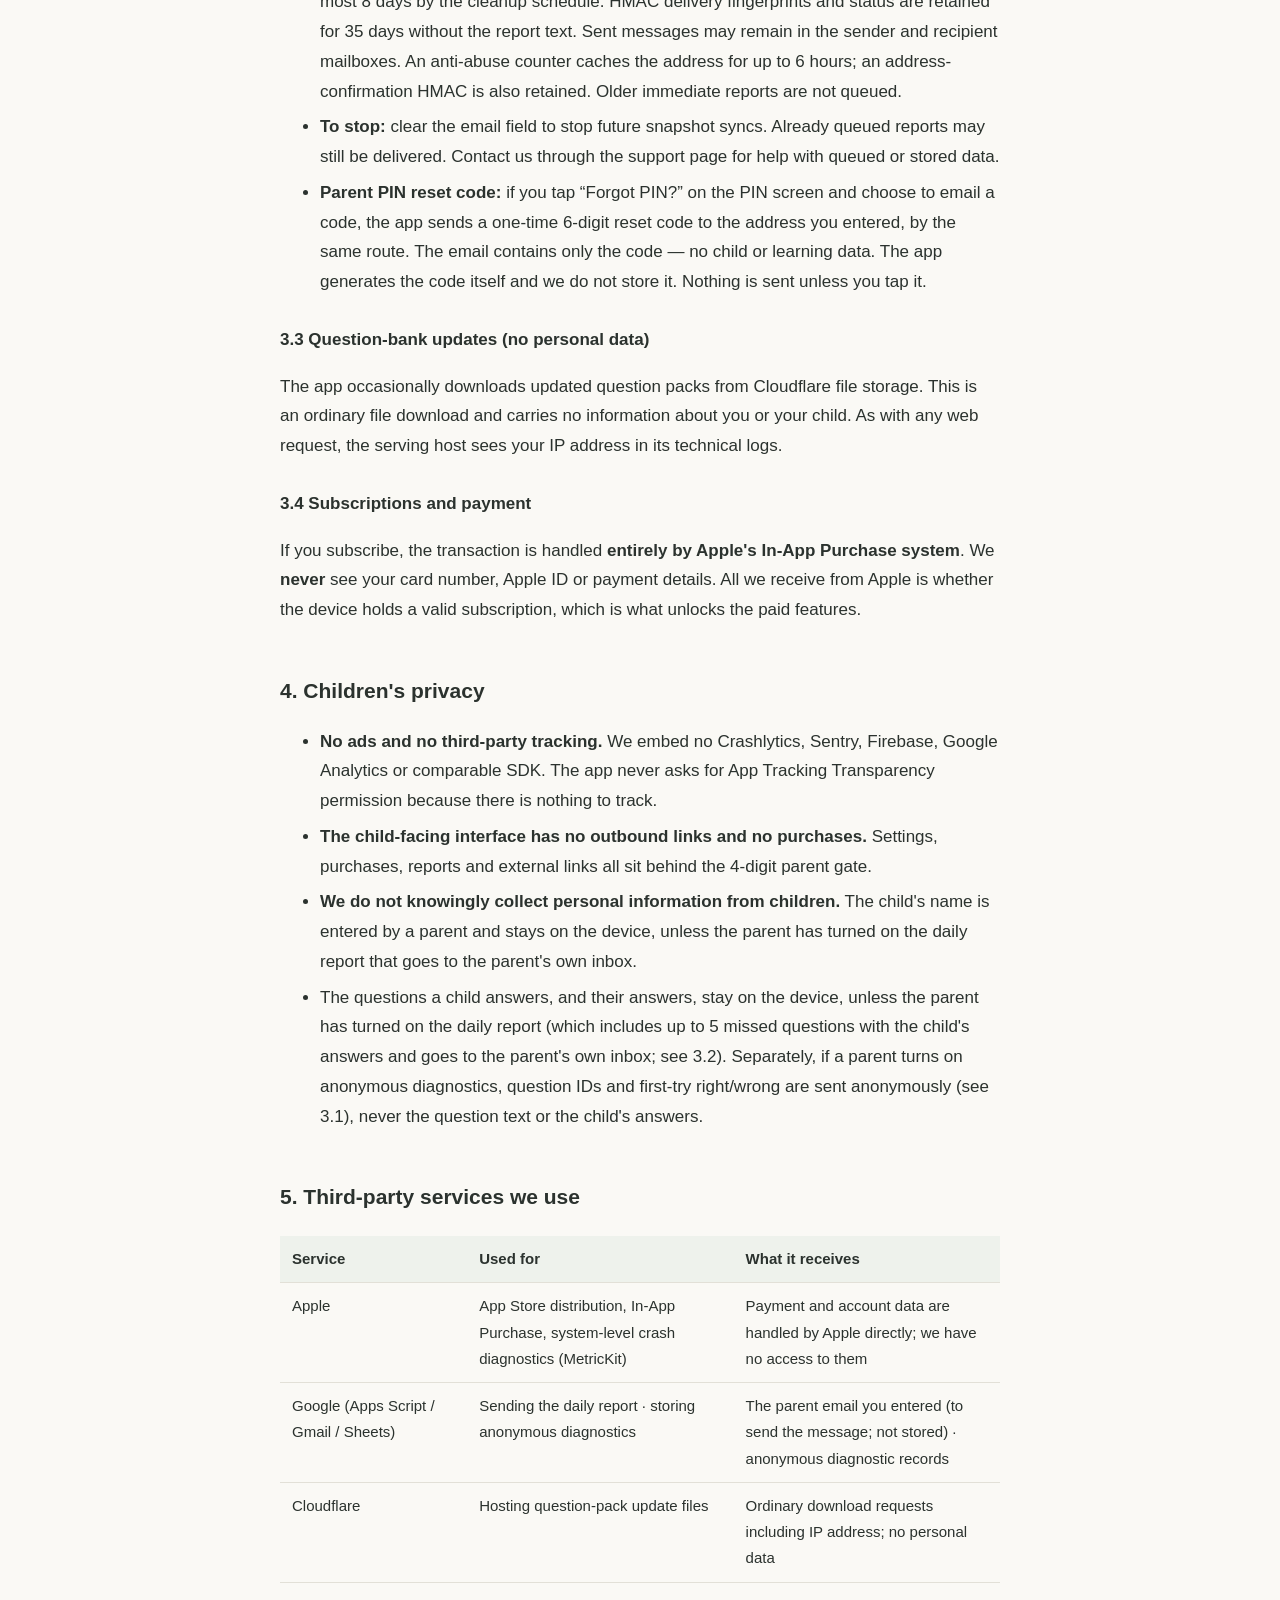
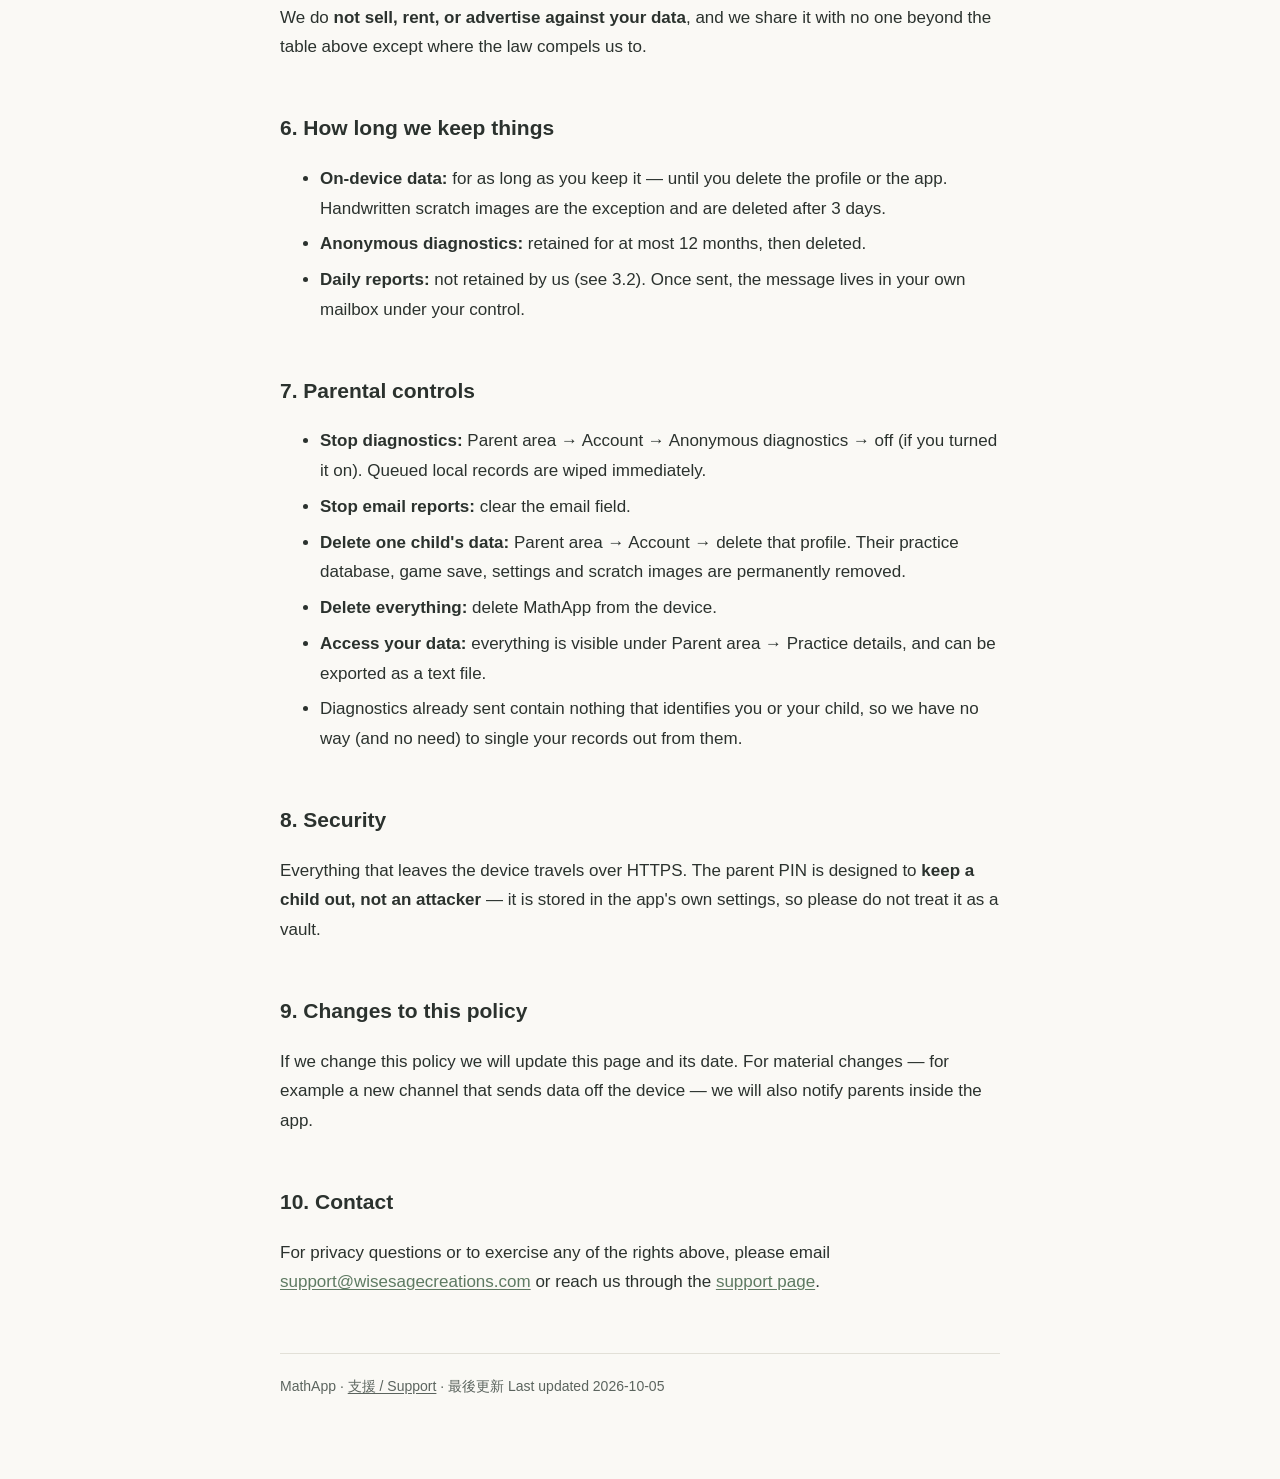
==== commit 78d04622: "privacy v1.4:匿名診斷加逐題統計(題目編號 + 首答啱錯) Co-Authored-By: Claude Opus 5.5 (1M context) <noreply@anthropic." ====
--- a/privacy/index.html
+++ b/privacy/index.html
@@ -13,7 +13,7 @@
 <header class="site">
   <div class="app">MathApp</div>
   <h1>私隱政策<br><span style="font-size:22px;color:var(--ink-soft)">Privacy Policy</span></h1>
-  <p class="meta">生效日期:2026 年 9 月 24 日 · 版本 1.3<br>Effective 24 September 2026 · Version 1.3</p>
+  <p class="meta">生效日期:2026 年 10 月 5 日 · 版本 1.4<br>Effective 5 October 2026 · Version 1.4</p>
   <nav class="lang"><a href="#en">English version below ↓</a> · <a href="../support/">支援 / Support</a></nav>
 </header>
 
@@ -29,7 +29,7 @@
 <p>以下資料只儲存喺你部裝置入面,唔會上傳去任何伺服器,我哋亦睇唔到:</p>
 <ul>
   <li>小朋友嘅名同年級(由家長自己輸入,可以用花名)</li>
-  <li>所有答題紀錄:做過邊題、答咗咩、啱定錯、用咗幾耐、用過幾多次提示、難度等級</li>
+  <li>所有答題紀錄:做過邊題、答咗咩、啱定錯、用咗幾耐、用過幾多次提示、難度等級(例外:如果家長開咗匿名診斷,題目編號同第一次答啱定錯會匿名傳出,見 3.1)</li>
   <li>手寫草稿圖(保留 3 日後自動刪走)</li>
   <li>家長設定同 4 位數字家長密碼(PIN)</li>
   <li>遊戲進度(寵物、領地等)</li>
@@ -48,12 +48,13 @@
     <td>
       • 一個隨機產生嘅安裝編號(UUID,同你嘅身分冇任何關係;刪 app 就永久消失)<br>
       • app 版本、iOS 版本、機種代號(例如 iPad13,1)<br>
-      • 事件紀錄:開機、閃退、死機、畫面卡頓、題庫載入失敗、題庫更新結果、完成一組題(組數同首次答對率)
+      • 事件紀錄:開機、閃退、死機、畫面卡頓、題庫載入失敗、題庫更新結果、完成一組題(組數同首次答對率)<br>
+      • 逐題統計:每條題嘅編號,同第一次作答係啱定錯(用嚟搵出出得唔好嘅題目;唔連住小朋友個名或者任何身分)
     </td>
     <td>
       • 小朋友個名<br>
       • 家長 email<br>
-      • 題目內容同答案本身<br>
+      • 題目內容,同小朋友填嘅答案本身<br>
       • IDFA / IDFV 或任何廣告識別碼<br>
       • 位置、通訊錄、相片、麥克風、相機(app 完全冇要求過呢啲權限)
     </td>
@@ -86,7 +87,7 @@
   <li><strong>零廣告、零第三方追蹤。</strong>我哋冇裝 Crashlytics、Sentry、Firebase、Google Analytics 或者任何同類 SDK。App 亦冇要求 App 追蹤透明度(ATT)權限,因為我哋根本冇追蹤。</li>
   <li><strong>小朋友介面冇外鏈、冇購買。</strong>所有設定、購買、報告、外部連結一律收喺 4 位數字家長密碼閘後面。</li>
   <li><strong>我哋唔會主動向小朋友收集任何個人資料。</strong>小朋友個名係家長自己輸入,而且只留喺部機(除非家長自己開咗每日報告,寄去家長自己個信箱)。</li>
-  <li>小朋友做題嘅內容同答案只留喺部機,除非家長自己開咗每日報告(報告會包括當日最多 5 條錯題同小朋友嘅答案,寄去家長自己個信箱,見 3.2)。</li>
+  <li>小朋友做題嘅內容同答案只留喺部機,除非家長自己開咗每日報告(報告會包括當日最多 5 條錯題同小朋友嘅答案,寄去家長自己個信箱,見 3.2)。另外,如果家長開咗匿名診斷,題目編號同首答啱錯會匿名傳出(見 3.1),但唔包括題目文字同小朋友嘅答案。</li>
 </ul>
 
 <h2>5. 我哋用到嘅第三方服務</h2>
@@ -129,7 +130,7 @@
 <hr class="section">
 
 <h1 id="en" style="font-size:26px;margin-top:56px">Privacy Policy (English)</h1>
-<p class="meta">Effective 24 September 2026 · Version 1.3. This English text is a translation of the Chinese version above; if the two ever differ, the Chinese version governs.</p>
+<p class="meta">Effective 5 October 2026 · Version 1.4. This English text is a translation of the Chinese version above; if the two ever differ, the Chinese version governs.</p>
 
 <div class="summary">
   <p><strong>In one line:</strong> MathApp is a maths practice app for children. All learning data stays <strong>on your device</strong> by default. We show <strong>no ads, do no tracking, embed no third-party analytics SDKs, and never sell your data</strong>. Only two things ever leave the device, and a parent controls both: <strong>(1) anonymous diagnostics</strong> (<strong>off by default</strong> — a parent must tap “I agree” to turn it on) and <strong>(2) the daily email progress report</strong> (off until a parent enters their own email address). The same parent email is also used to send a <strong>parent PIN reset code</strong>, but only when a parent taps “Forgot PIN?” (see 3.2).</p>
@@ -142,7 +143,7 @@
 <p>The following is stored only on your device. It is never uploaded, and we cannot see it:</p>
 <ul>
   <li>Your child's name and grade (entered by you; a nickname is fine)</li>
-  <li>All practice records: which questions, the answers given, right or wrong, time taken, hints used, difficulty level</li>
+  <li>All practice records: which questions, the answers given, right or wrong, time taken, hints used, difficulty level (exception: if a parent turns on anonymous diagnostics, question IDs and whether the first try was right or wrong are sent anonymously; see 3.1)</li>
   <li>Handwritten scratch images (automatically deleted after 3 days)</li>
   <li>Parent settings and the 4-digit parent PIN</li>
   <li>Game progress (pets, homestead, and so on)</li>
@@ -161,12 +162,13 @@
     <td>
       • A randomly generated install identifier (a UUID unrelated to your identity; gone for good when the app is deleted)<br>
       • App version, iOS version, device model code (e.g. iPad13,1)<br>
-      • Events: launch, crash, hang, UI stall, question-pack load failure, content-update result, group completed (count and first-attempt accuracy)
+      • Events: launch, crash, hang, UI stall, question-pack load failure, content-update result, group completed (count and first-attempt accuracy)<br>
+      • Per-question statistics: each question's ID and whether the first attempt was right or wrong (used to spot badly written questions; not linked to your child's name or identity)
     </td>
     <td>
       • Your child's name<br>
       • The parent email address<br>
-      • Question content or answers<br>
+      • Question content, or the answers your child typed<br>
       • IDFA / IDFV or any advertising identifier<br>
       • Location, contacts, photos, microphone, camera (the app never requests these permissions)
     </td>
@@ -198,7 +200,7 @@
   <li><strong>No ads and no third-party tracking.</strong> We embed no Crashlytics, Sentry, Firebase, Google Analytics or comparable SDK. The app never asks for App Tracking Transparency permission because there is nothing to track.</li>
   <li><strong>The child-facing interface has no outbound links and no purchases.</strong> Settings, purchases, reports and external links all sit behind the 4-digit parent gate.</li>
   <li><strong>We do not knowingly collect personal information from children.</strong> The child's name is entered by a parent and stays on the device, unless the parent has turned on the daily report that goes to the parent's own inbox.</li>
-  <li>The questions a child answers, and their answers, stay on the device, unless the parent has turned on the daily report (which includes up to 5 missed questions with the child's answers and goes to the parent's own inbox; see 3.2).</li>
+  <li>The questions a child answers, and their answers, stay on the device, unless the parent has turned on the daily report (which includes up to 5 missed questions with the child's answers and goes to the parent's own inbox; see 3.2). Separately, if a parent turns on anonymous diagnostics, question IDs and first-try right/wrong are sent anonymously (see 3.1), never the question text or the child's answers.</li>
 </ul>
 
 <h2>5. Third-party services we use</h2>
@@ -239,7 +241,7 @@
 <p>For privacy questions or to exercise any of the rights above, please email <a href="mailto:support@wisesagecreations.com">support@wisesagecreations.com</a> or reach us through the <a href="../support/">support page</a>.</p>
 
 <footer class="site">
-  MathApp · <a href="../support/">支援 / Support</a> · 最後更新 Last updated 2026-09-24
+  MathApp · <a href="../support/">支援 / Support</a> · 最後更新 Last updated 2026-10-05
 </footer>
 
 </div>
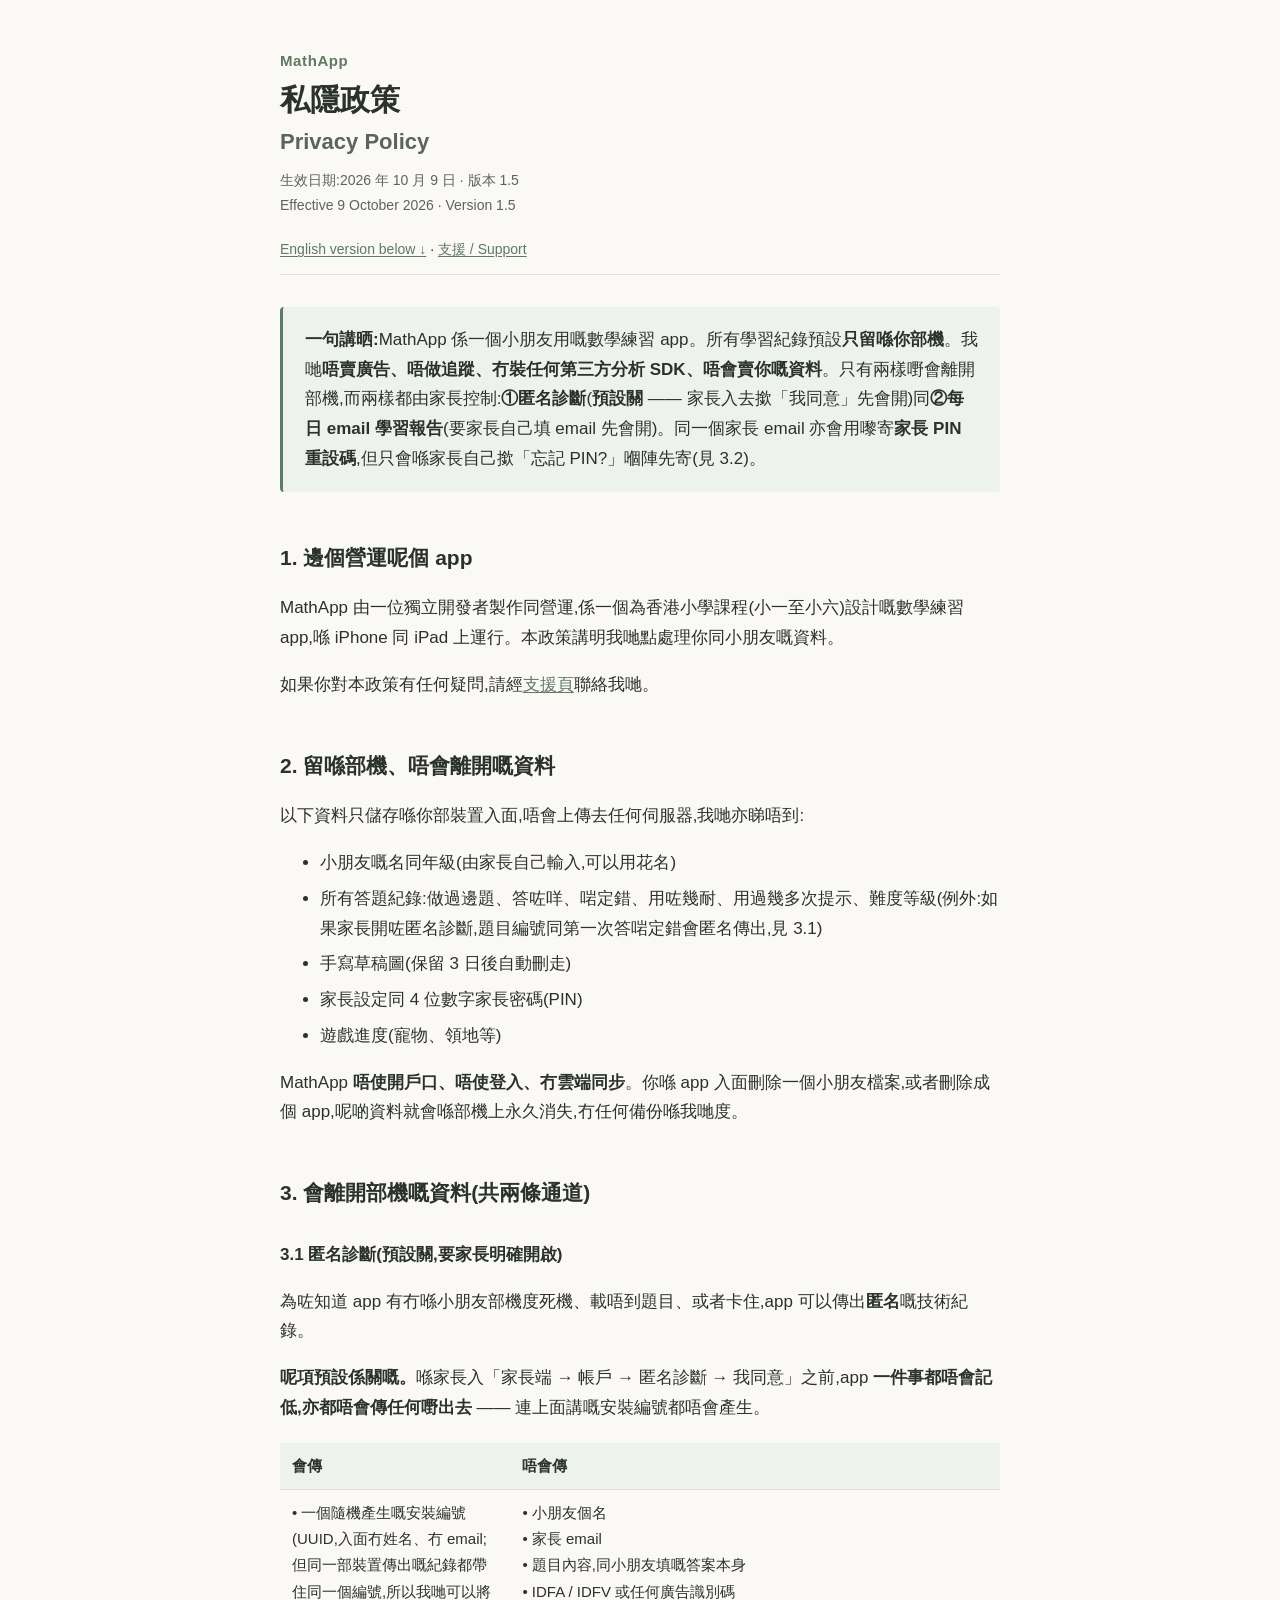
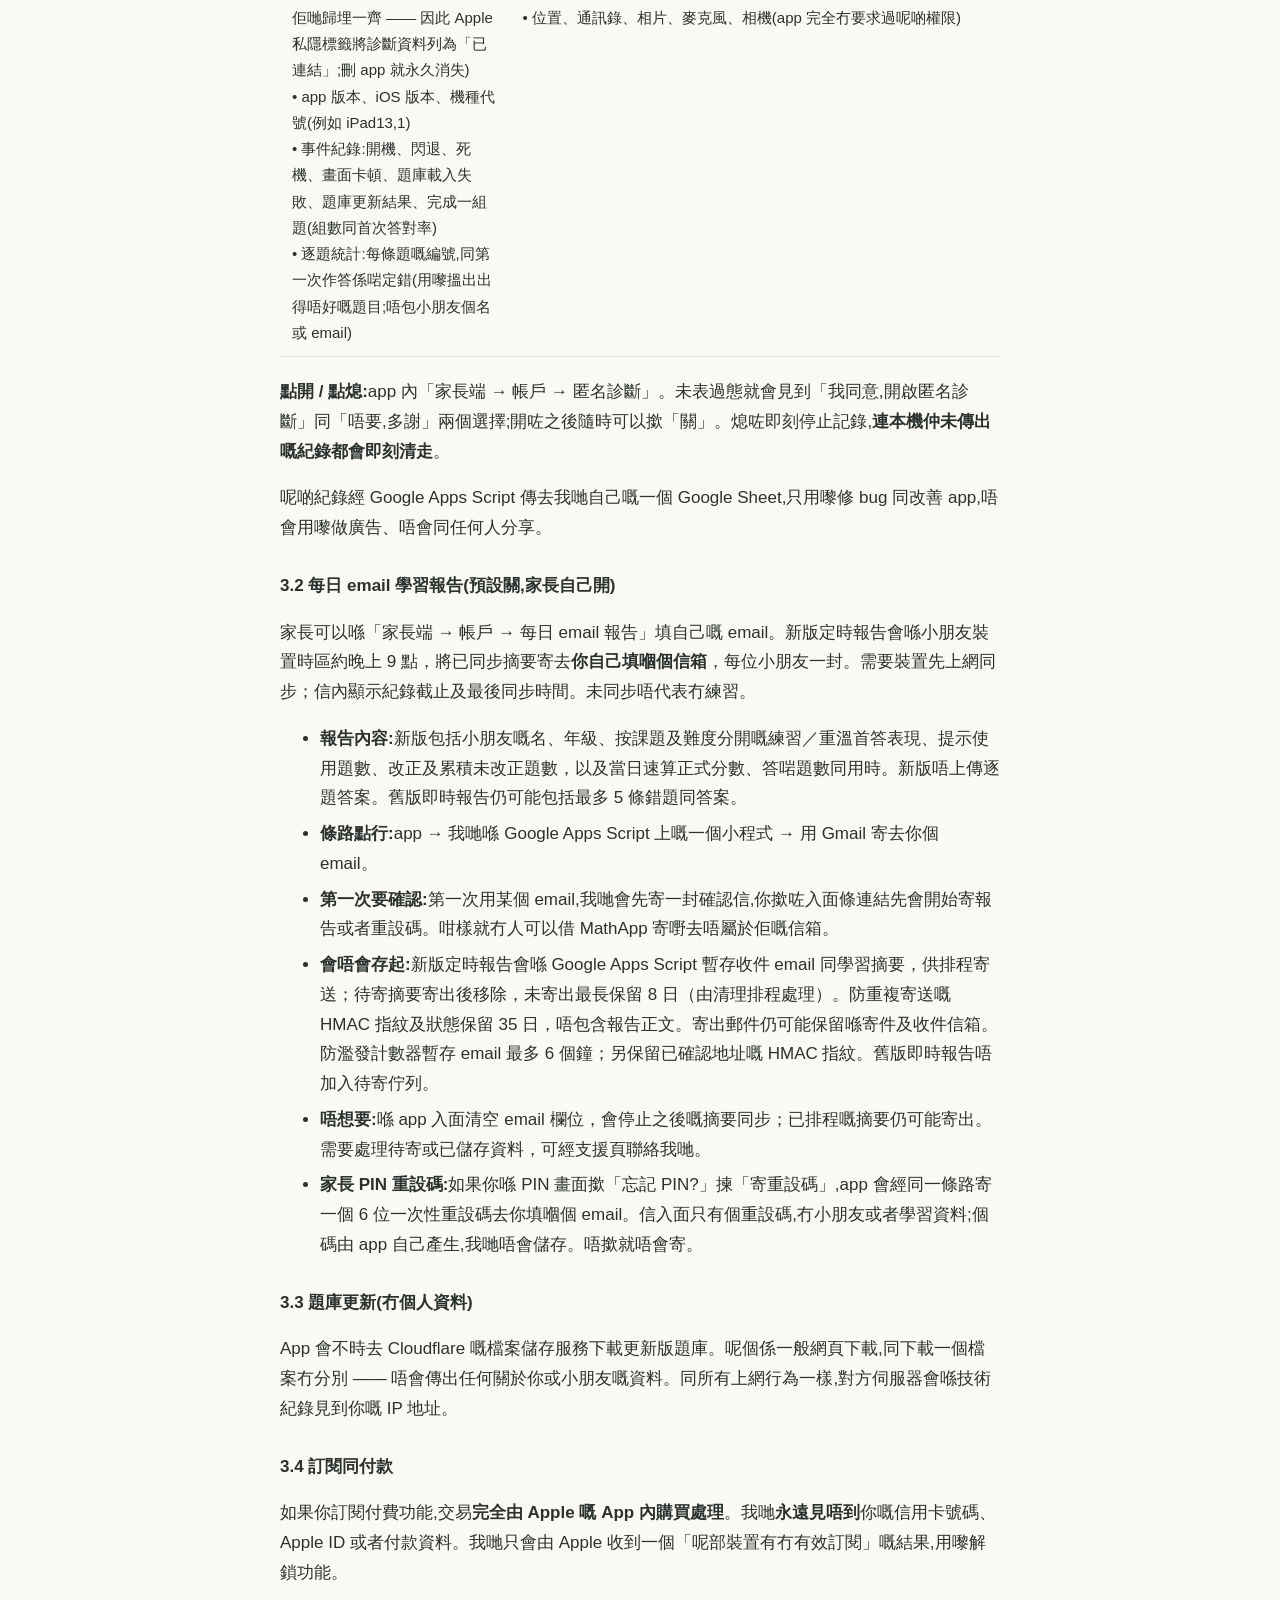
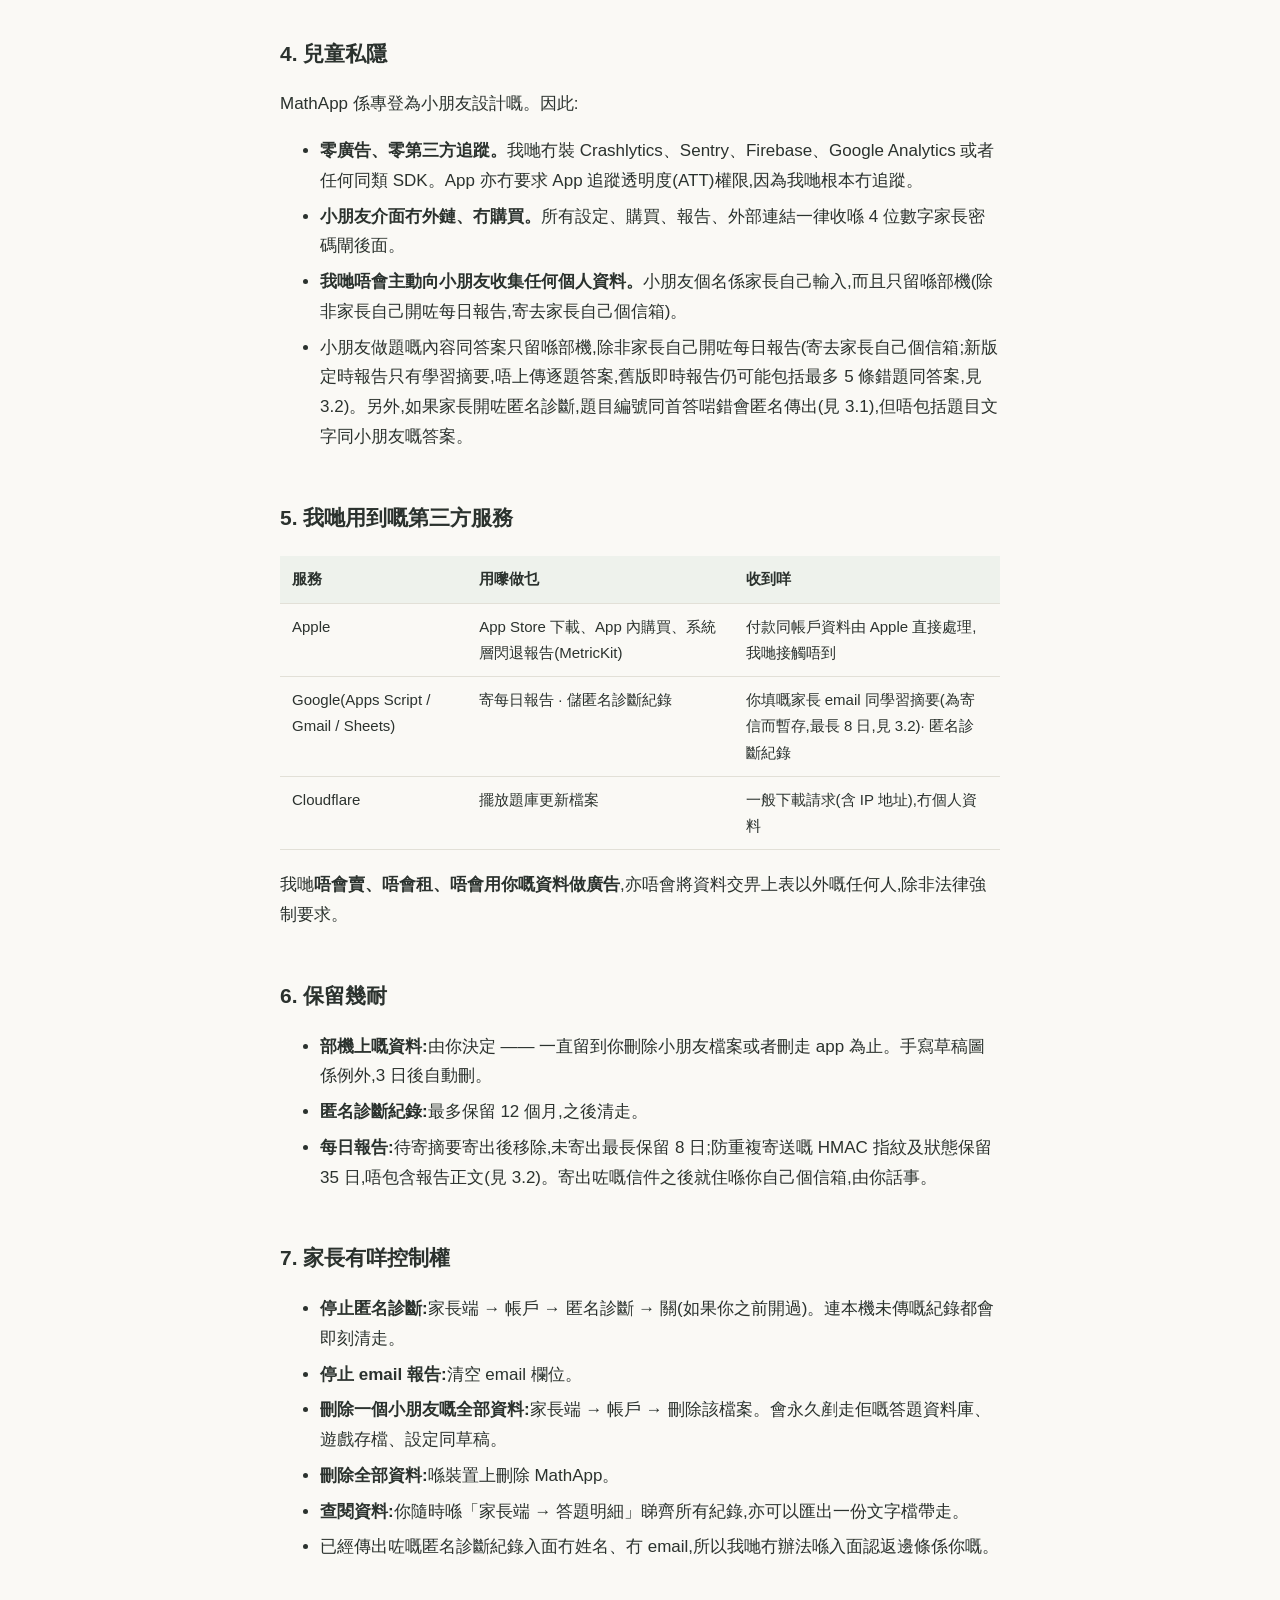
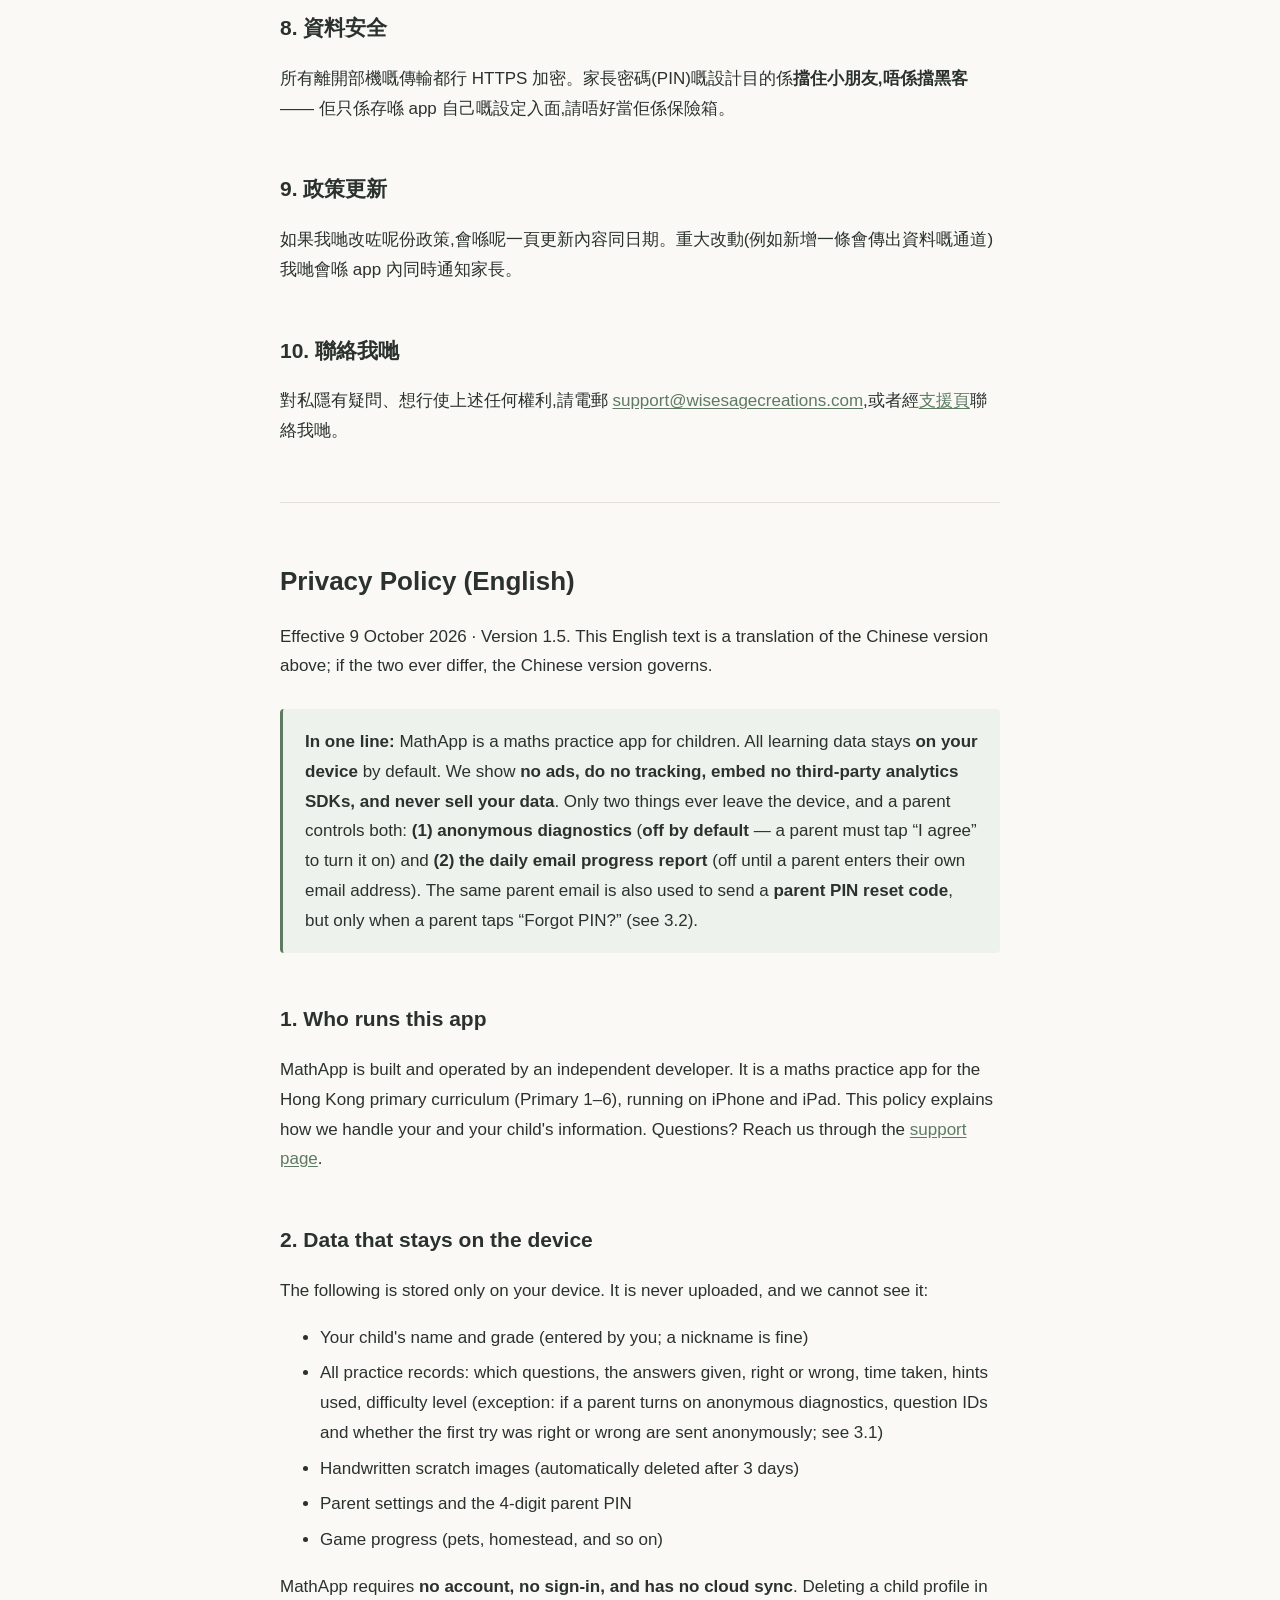
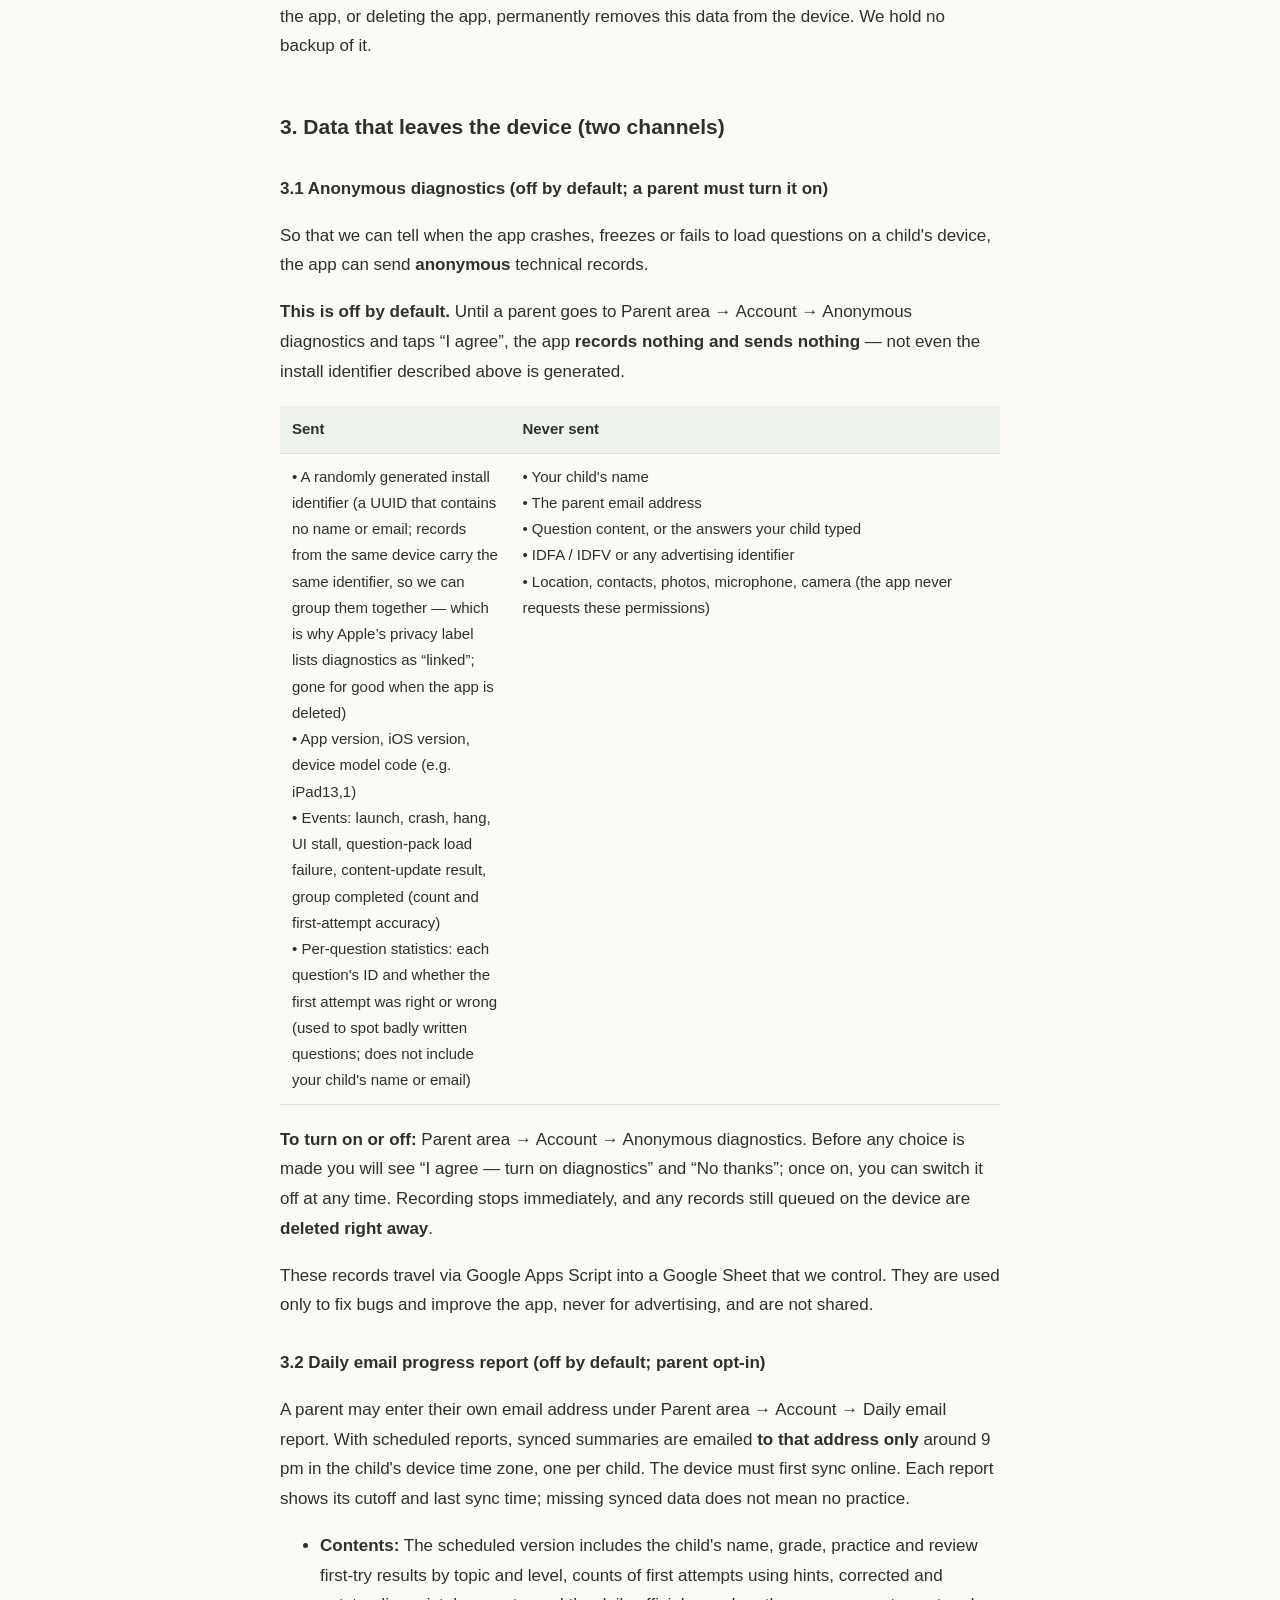
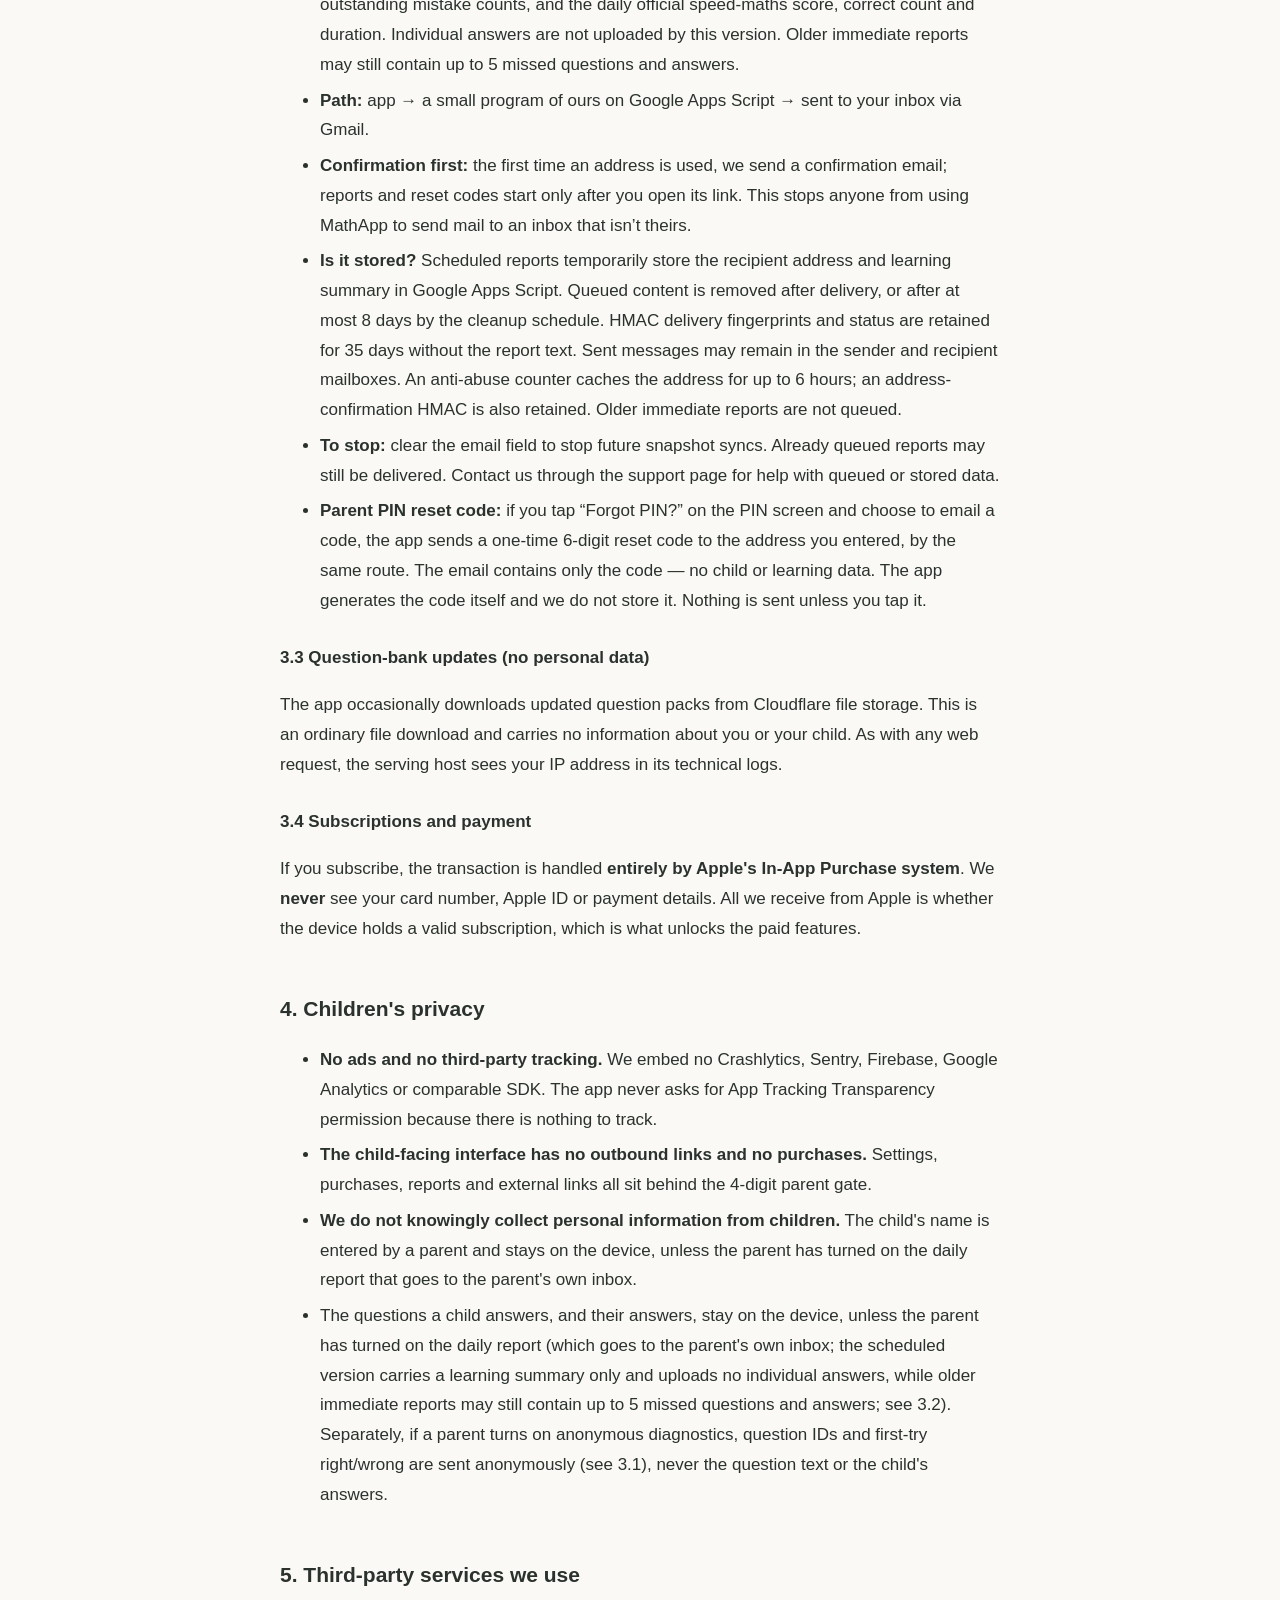
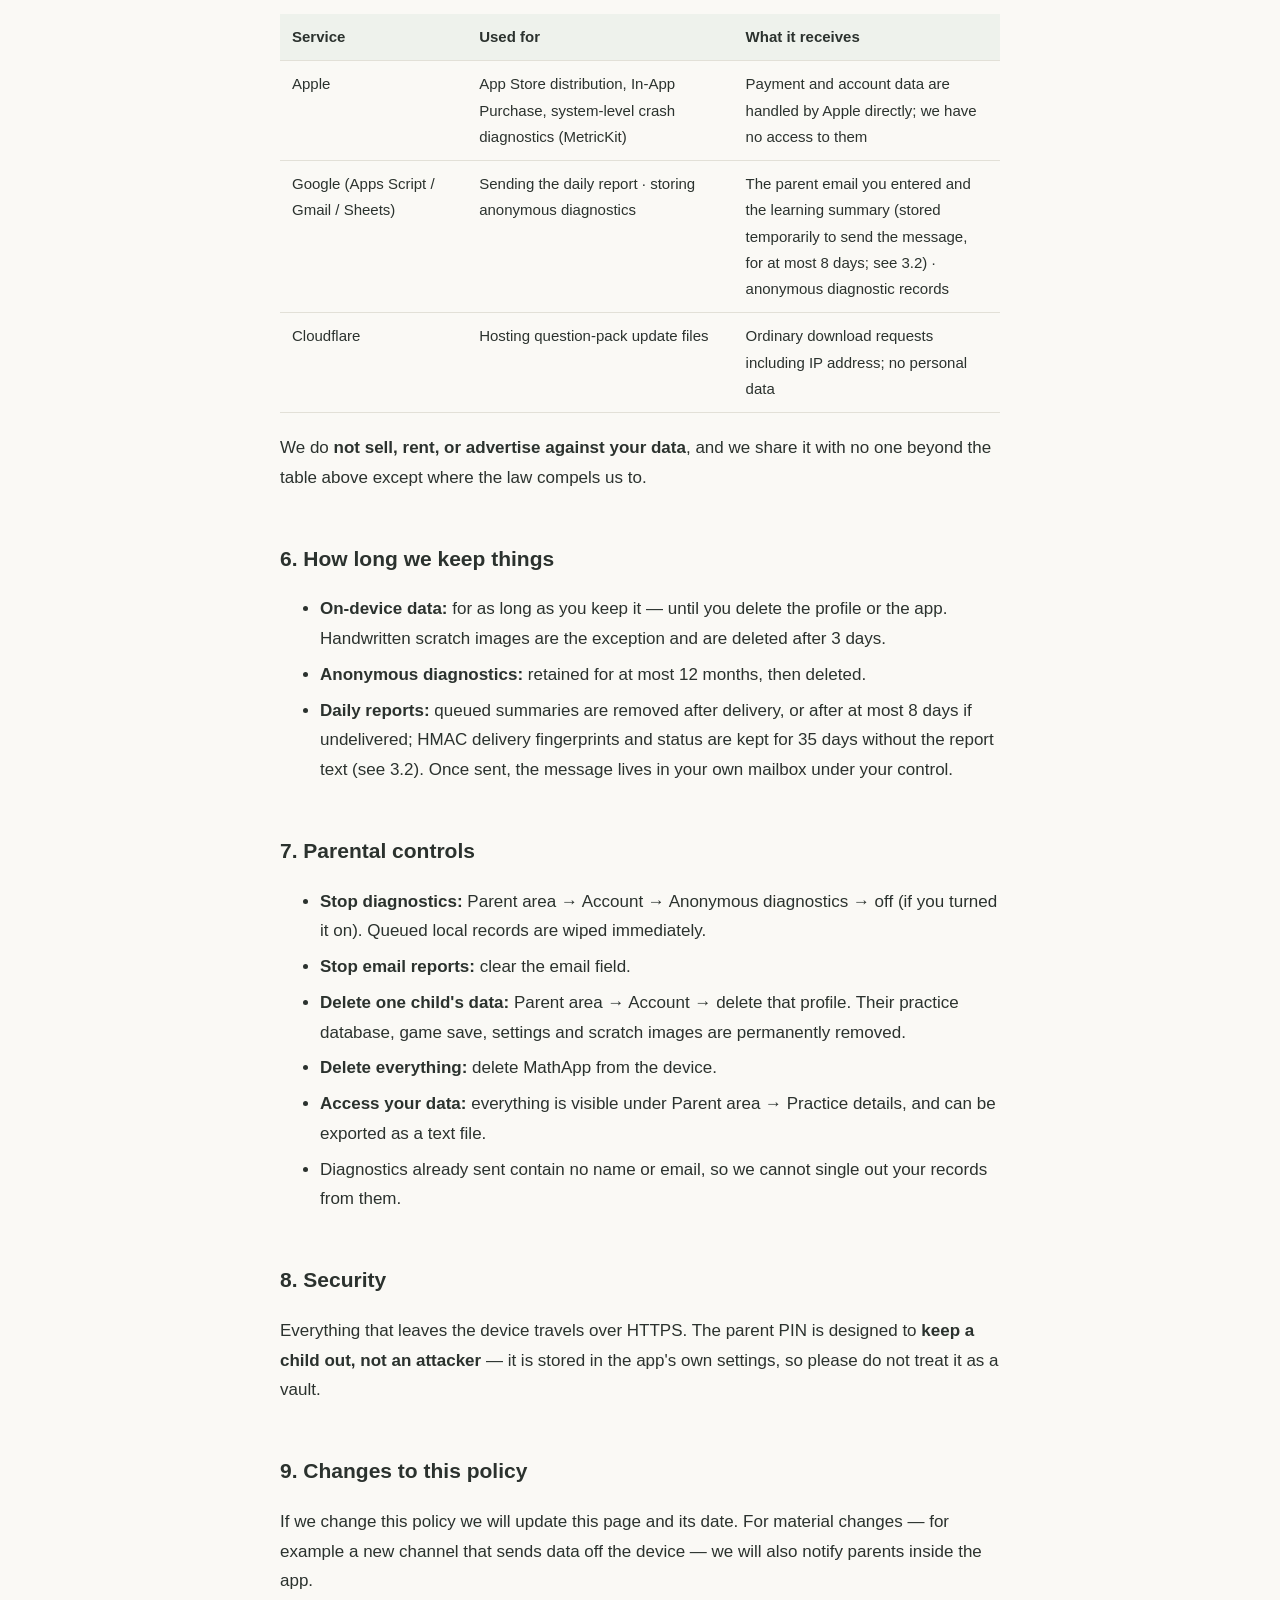
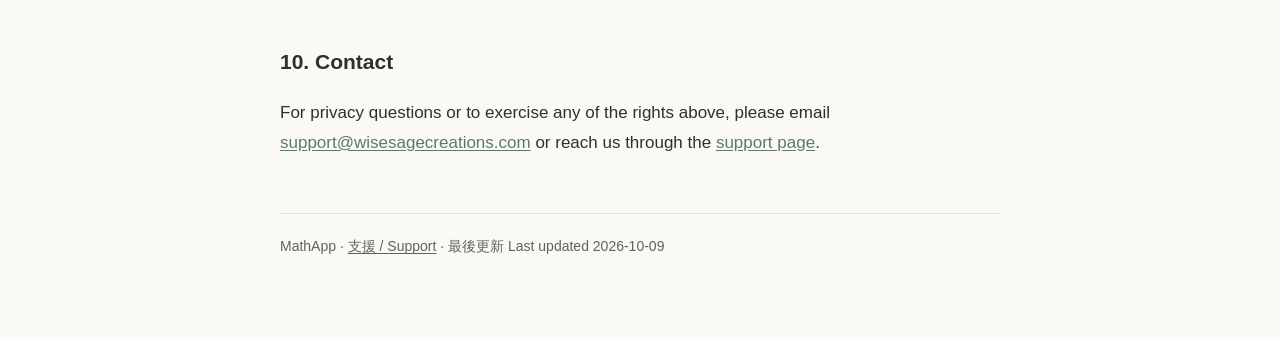
==== commit 35432095: "privacy v1.5:同 App Store 私隱標籤對齊(安裝編號可歸組、報告暫存 8 日、指紋 35 日)" ====
--- a/privacy/index.html
+++ b/privacy/index.html
@@ -13,7 +13,7 @@
 <header class="site">
   <div class="app">MathApp</div>
   <h1>私隱政策<br><span style="font-size:22px;color:var(--ink-soft)">Privacy Policy</span></h1>
-  <p class="meta">生效日期:2026 年 10 月 5 日 · 版本 1.4<br>Effective 5 October 2026 · Version 1.4</p>
+  <p class="meta">生效日期:2026 年 10 月 9 日 · 版本 1.5<br>Effective 9 October 2026 · Version 1.5</p>
   <nav class="lang"><a href="#en">English version below ↓</a> · <a href="../support/">支援 / Support</a></nav>
 </header>
 
@@ -46,10 +46,10 @@
   <tr><th style="width:32%">會傳</th><th>唔會傳</th></tr>
   <tr>
     <td>
-      • 一個隨機產生嘅安裝編號(UUID,同你嘅身分冇任何關係;刪 app 就永久消失)<br>
+      • 一個隨機產生嘅安裝編號(UUID,入面冇姓名、冇 email;但同一部裝置傳出嘅紀錄都帶住同一個編號,所以我哋可以將佢哋歸埋一齊 —— 因此 Apple 私隱標籤將診斷資料列為「已連結」;刪 app 就永久消失)<br>
       • app 版本、iOS 版本、機種代號(例如 iPad13,1)<br>
       • 事件紀錄:開機、閃退、死機、畫面卡頓、題庫載入失敗、題庫更新結果、完成一組題(組數同首次答對率)<br>
-      • 逐題統計:每條題嘅編號,同第一次作答係啱定錯(用嚟搵出出得唔好嘅題目;唔連住小朋友個名或者任何身分)
+      • 逐題統計:每條題嘅編號,同第一次作答係啱定錯(用嚟搵出出得唔好嘅題目;唔包小朋友個名或 email)
     </td>
     <td>
       • 小朋友個名<br>
@@ -87,7 +87,7 @@
   <li><strong>零廣告、零第三方追蹤。</strong>我哋冇裝 Crashlytics、Sentry、Firebase、Google Analytics 或者任何同類 SDK。App 亦冇要求 App 追蹤透明度(ATT)權限,因為我哋根本冇追蹤。</li>
   <li><strong>小朋友介面冇外鏈、冇購買。</strong>所有設定、購買、報告、外部連結一律收喺 4 位數字家長密碼閘後面。</li>
   <li><strong>我哋唔會主動向小朋友收集任何個人資料。</strong>小朋友個名係家長自己輸入,而且只留喺部機(除非家長自己開咗每日報告,寄去家長自己個信箱)。</li>
-  <li>小朋友做題嘅內容同答案只留喺部機,除非家長自己開咗每日報告(報告會包括當日最多 5 條錯題同小朋友嘅答案,寄去家長自己個信箱,見 3.2)。另外,如果家長開咗匿名診斷,題目編號同首答啱錯會匿名傳出(見 3.1),但唔包括題目文字同小朋友嘅答案。</li>
+  <li>小朋友做題嘅內容同答案只留喺部機,除非家長自己開咗每日報告(寄去家長自己個信箱;新版定時報告只有學習摘要,唔上傳逐題答案,舊版即時報告仍可能包括最多 5 條錯題同答案,見 3.2)。另外,如果家長開咗匿名診斷,題目編號同首答啱錯會匿名傳出(見 3.1),但唔包括題目文字同小朋友嘅答案。</li>
 </ul>
 
 <h2>5. 我哋用到嘅第三方服務</h2>
@@ -95,7 +95,7 @@
 <table>
   <tr><th style="width:26%">服務</th><th style="width:37%">用嚟做乜</th><th>收到咩</th></tr>
   <tr><td>Apple</td><td>App Store 下載、App 內購買、系統層閃退報告(MetricKit)</td><td>付款同帳戶資料由 Apple 直接處理,我哋接觸唔到</td></tr>
-  <tr><td>Google(Apps Script / Gmail / Sheets)</td><td>寄每日報告 · 儲匿名診斷紀錄</td><td>你填嘅家長 email(只為寄信,唔儲存)· 匿名診斷紀錄</td></tr>
+  <tr><td>Google(Apps Script / Gmail / Sheets)</td><td>寄每日報告 · 儲匿名診斷紀錄</td><td>你填嘅家長 email 同學習摘要(為寄信而暫存,最長 8 日,見 3.2)· 匿名診斷紀錄</td></tr>
   <tr><td>Cloudflare</td><td>擺放題庫更新檔案</td><td>一般下載請求(含 IP 地址),冇個人資料</td></tr>
 </table>
 </div>
@@ -105,7 +105,7 @@
 <ul>
   <li><strong>部機上嘅資料:</strong>由你決定 —— 一直留到你刪除小朋友檔案或者刪走 app 為止。手寫草稿圖係例外,3 日後自動刪。</li>
   <li><strong>匿名診斷紀錄:</strong>最多保留 12 個月,之後清走。</li>
-  <li><strong>每日報告:</strong>唔保留(見 3.2)。寄出咗嘅信件之後就住喺你自己個信箱,由你話事。</li>
+  <li><strong>每日報告:</strong>待寄摘要寄出後移除,未寄出最長保留 8 日;防重複寄送嘅 HMAC 指紋及狀態保留 35 日,唔包含報告正文(見 3.2)。寄出咗嘅信件之後就住喺你自己個信箱,由你話事。</li>
 </ul>
 
 <h2>7. 家長有咩控制權</h2>
@@ -115,7 +115,7 @@
   <li><strong>刪除一個小朋友嘅全部資料:</strong>家長端 → 帳戶 → 刪除該檔案。會永久剷走佢嘅答題資料庫、遊戲存檔、設定同草稿。</li>
   <li><strong>刪除全部資料:</strong>喺裝置上刪除 MathApp。</li>
   <li><strong>查閱資料:</strong>你隨時喺「家長端 → 答題明細」睇齊所有紀錄,亦可以匯出一份文字檔帶走。</li>
-  <li>已經傳出咗嘅匿名診斷紀錄入面冇任何識別到你或小朋友嘅資料,所以我哋冇辦法(亦冇必要)喺入面認返邊條係你嘅。</li>
+  <li>已經傳出咗嘅匿名診斷紀錄入面冇姓名、冇 email,所以我哋冇辦法喺入面認返邊條係你嘅。</li>
 </ul>
 
 <h2>8. 資料安全</h2>
@@ -130,7 +130,7 @@
 <hr class="section">
 
 <h1 id="en" style="font-size:26px;margin-top:56px">Privacy Policy (English)</h1>
-<p class="meta">Effective 5 October 2026 · Version 1.4. This English text is a translation of the Chinese version above; if the two ever differ, the Chinese version governs.</p>
+<p class="meta">Effective 9 October 2026 · Version 1.5. This English text is a translation of the Chinese version above; if the two ever differ, the Chinese version governs.</p>
 
 <div class="summary">
   <p><strong>In one line:</strong> MathApp is a maths practice app for children. All learning data stays <strong>on your device</strong> by default. We show <strong>no ads, do no tracking, embed no third-party analytics SDKs, and never sell your data</strong>. Only two things ever leave the device, and a parent controls both: <strong>(1) anonymous diagnostics</strong> (<strong>off by default</strong> — a parent must tap “I agree” to turn it on) and <strong>(2) the daily email progress report</strong> (off until a parent enters their own email address). The same parent email is also used to send a <strong>parent PIN reset code</strong>, but only when a parent taps “Forgot PIN?” (see 3.2).</p>
@@ -160,10 +160,10 @@
   <tr><th style="width:32%">Sent</th><th>Never sent</th></tr>
   <tr>
     <td>
-      • A randomly generated install identifier (a UUID unrelated to your identity; gone for good when the app is deleted)<br>
+      • A randomly generated install identifier (a UUID that contains no name or email; records from the same device carry the same identifier, so we can group them together — which is why Apple’s privacy label lists diagnostics as “linked”; gone for good when the app is deleted)<br>
       • App version, iOS version, device model code (e.g. iPad13,1)<br>
       • Events: launch, crash, hang, UI stall, question-pack load failure, content-update result, group completed (count and first-attempt accuracy)<br>
-      • Per-question statistics: each question's ID and whether the first attempt was right or wrong (used to spot badly written questions; not linked to your child's name or identity)
+      • Per-question statistics: each question's ID and whether the first attempt was right or wrong (used to spot badly written questions; does not include your child's name or email)
     </td>
     <td>
       • Your child's name<br>
@@ -200,7 +200,7 @@
   <li><strong>No ads and no third-party tracking.</strong> We embed no Crashlytics, Sentry, Firebase, Google Analytics or comparable SDK. The app never asks for App Tracking Transparency permission because there is nothing to track.</li>
   <li><strong>The child-facing interface has no outbound links and no purchases.</strong> Settings, purchases, reports and external links all sit behind the 4-digit parent gate.</li>
   <li><strong>We do not knowingly collect personal information from children.</strong> The child's name is entered by a parent and stays on the device, unless the parent has turned on the daily report that goes to the parent's own inbox.</li>
-  <li>The questions a child answers, and their answers, stay on the device, unless the parent has turned on the daily report (which includes up to 5 missed questions with the child's answers and goes to the parent's own inbox; see 3.2). Separately, if a parent turns on anonymous diagnostics, question IDs and first-try right/wrong are sent anonymously (see 3.1), never the question text or the child's answers.</li>
+  <li>The questions a child answers, and their answers, stay on the device, unless the parent has turned on the daily report (which goes to the parent's own inbox; the scheduled version carries a learning summary only and uploads no individual answers, while older immediate reports may still contain up to 5 missed questions and answers; see 3.2). Separately, if a parent turns on anonymous diagnostics, question IDs and first-try right/wrong are sent anonymously (see 3.1), never the question text or the child's answers.</li>
 </ul>
 
 <h2>5. Third-party services we use</h2>
@@ -208,7 +208,7 @@
 <table>
   <tr><th style="width:26%">Service</th><th style="width:37%">Used for</th><th>What it receives</th></tr>
   <tr><td>Apple</td><td>App Store distribution, In-App Purchase, system-level crash diagnostics (MetricKit)</td><td>Payment and account data are handled by Apple directly; we have no access to them</td></tr>
-  <tr><td>Google (Apps Script / Gmail / Sheets)</td><td>Sending the daily report · storing anonymous diagnostics</td><td>The parent email you entered (to send the message; not stored) · anonymous diagnostic records</td></tr>
+  <tr><td>Google (Apps Script / Gmail / Sheets)</td><td>Sending the daily report · storing anonymous diagnostics</td><td>The parent email you entered and the learning summary (stored temporarily to send the message, for at most 8 days; see 3.2) · anonymous diagnostic records</td></tr>
   <tr><td>Cloudflare</td><td>Hosting question-pack update files</td><td>Ordinary download requests including IP address; no personal data</td></tr>
 </table>
 </div>
@@ -218,7 +218,7 @@
 <ul>
   <li><strong>On-device data:</strong> for as long as you keep it — until you delete the profile or the app. Handwritten scratch images are the exception and are deleted after 3 days.</li>
   <li><strong>Anonymous diagnostics:</strong> retained for at most 12 months, then deleted.</li>
-  <li><strong>Daily reports:</strong> not retained by us (see 3.2). Once sent, the message lives in your own mailbox under your control.</li>
+  <li><strong>Daily reports:</strong> queued summaries are removed after delivery, or after at most 8 days if undelivered; HMAC delivery fingerprints and status are kept for 35 days without the report text (see 3.2). Once sent, the message lives in your own mailbox under your control.</li>
 </ul>
 
 <h2>7. Parental controls</h2>
@@ -228,7 +228,7 @@
   <li><strong>Delete one child's data:</strong> Parent area → Account → delete that profile. Their practice database, game save, settings and scratch images are permanently removed.</li>
   <li><strong>Delete everything:</strong> delete MathApp from the device.</li>
   <li><strong>Access your data:</strong> everything is visible under Parent area → Practice details, and can be exported as a text file.</li>
-  <li>Diagnostics already sent contain nothing that identifies you or your child, so we have no way (and no need) to single your records out from them.</li>
+  <li>Diagnostics already sent contain no name or email, so we cannot single out your records from them.</li>
 </ul>
 
 <h2>8. Security</h2>
@@ -241,7 +241,7 @@
 <p>For privacy questions or to exercise any of the rights above, please email <a href="mailto:support@wisesagecreations.com">support@wisesagecreations.com</a> or reach us through the <a href="../support/">support page</a>.</p>
 
 <footer class="site">
-  MathApp · <a href="../support/">支援 / Support</a> · 最後更新 Last updated 2026-10-05
+  MathApp · <a href="../support/">支援 / Support</a> · 最後更新 Last updated 2026-10-09
 </footer>
 
 </div>
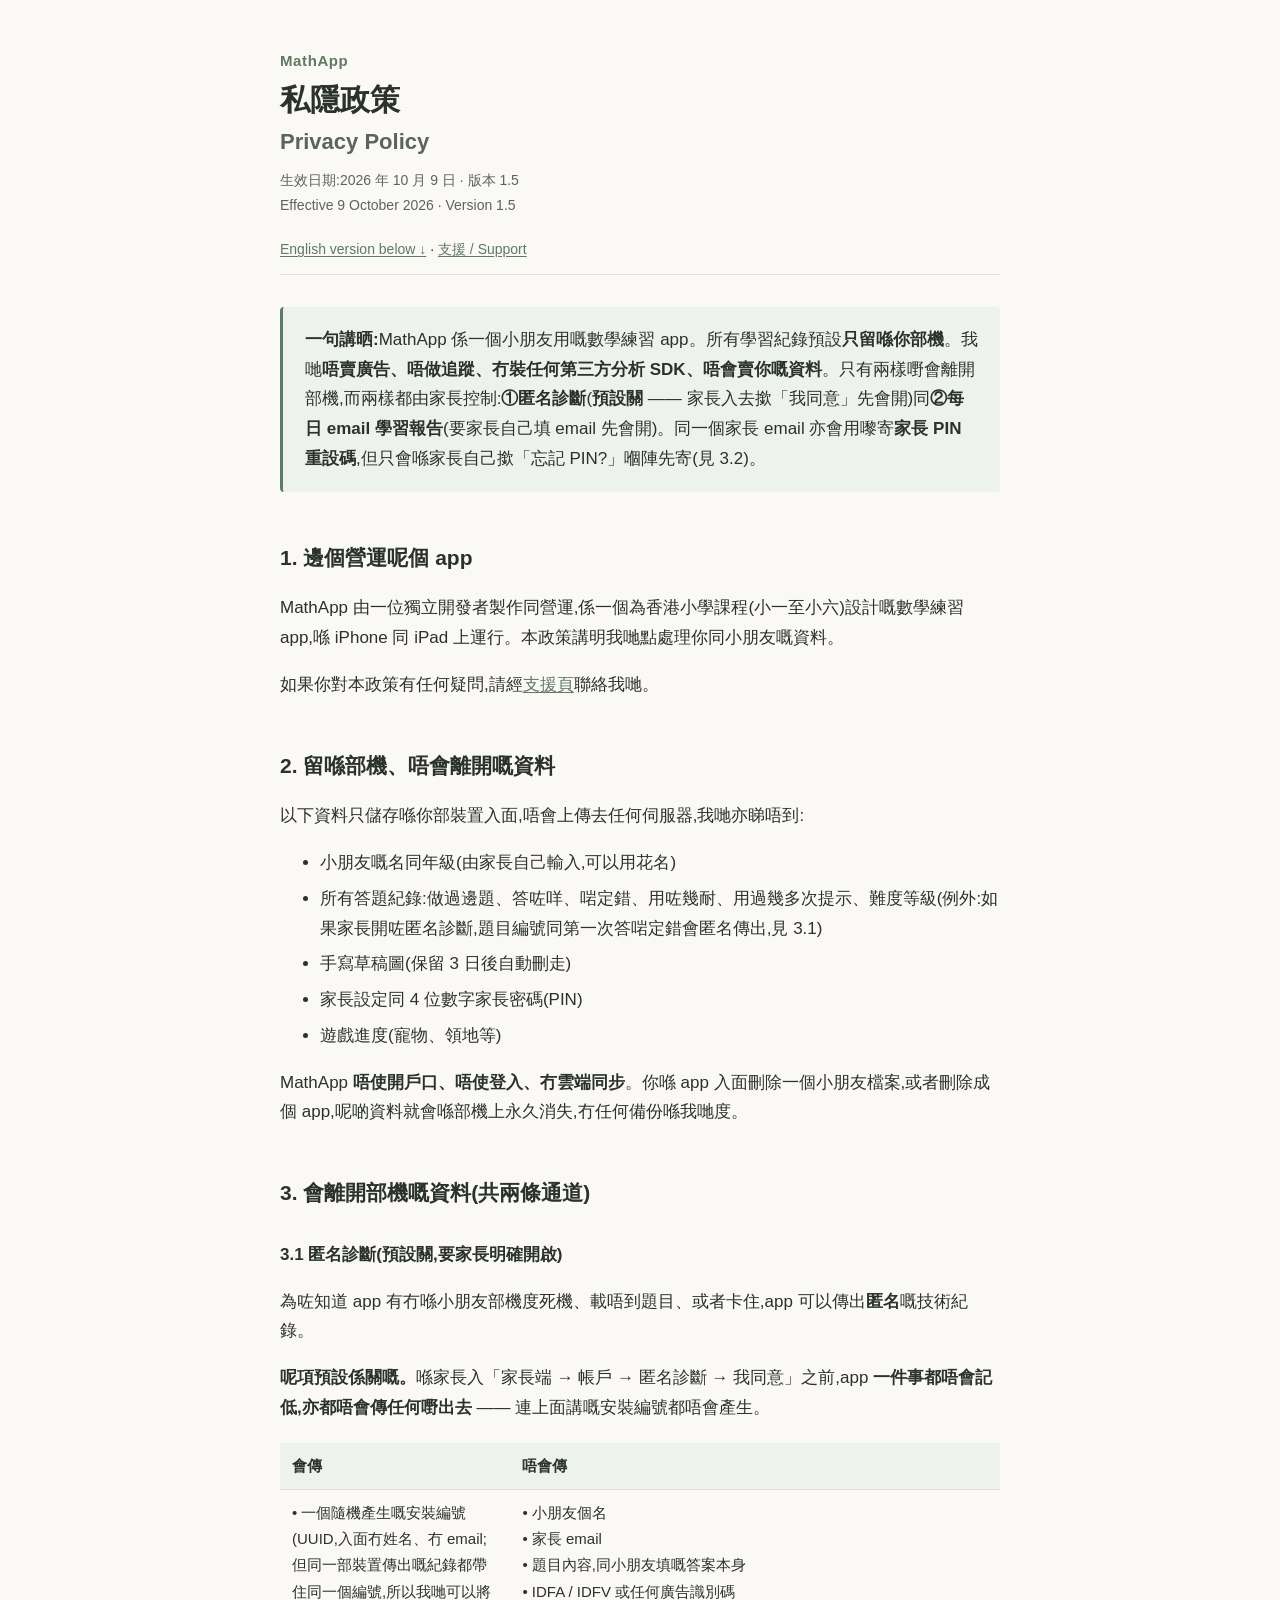
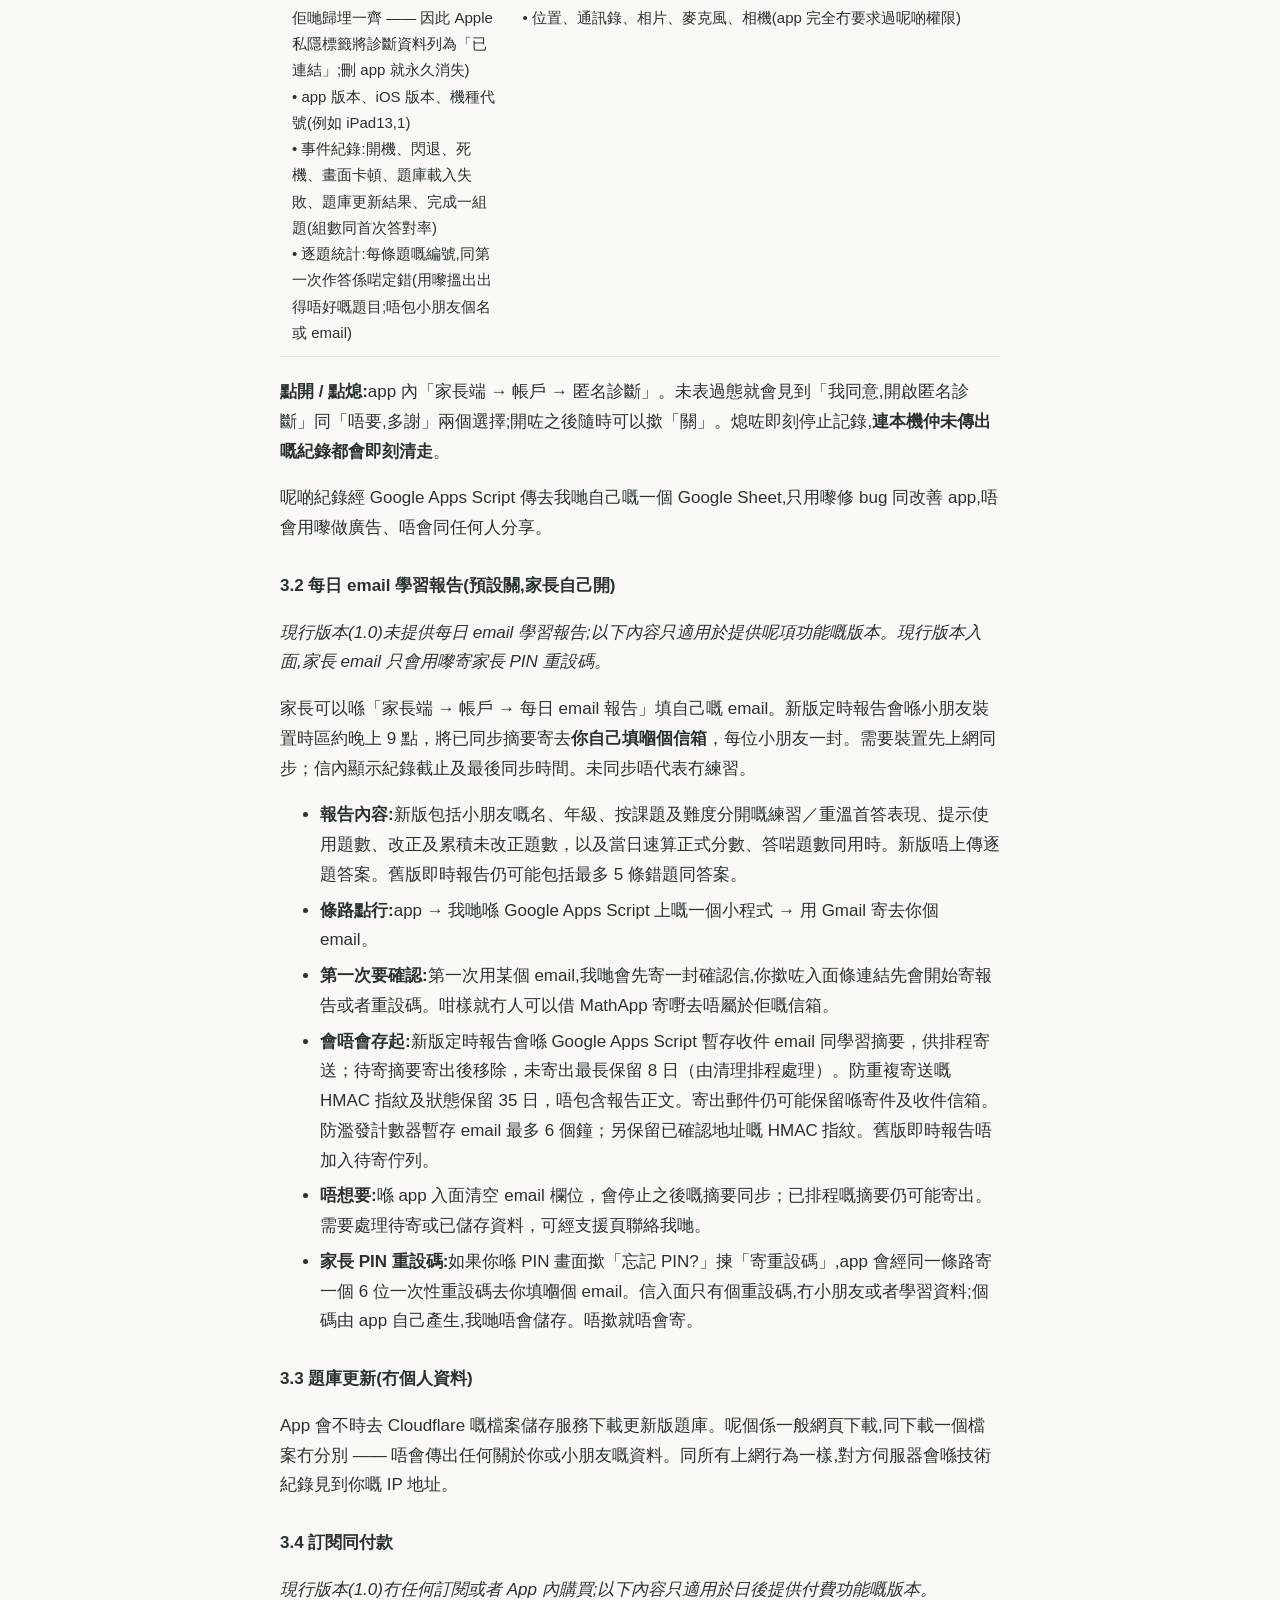
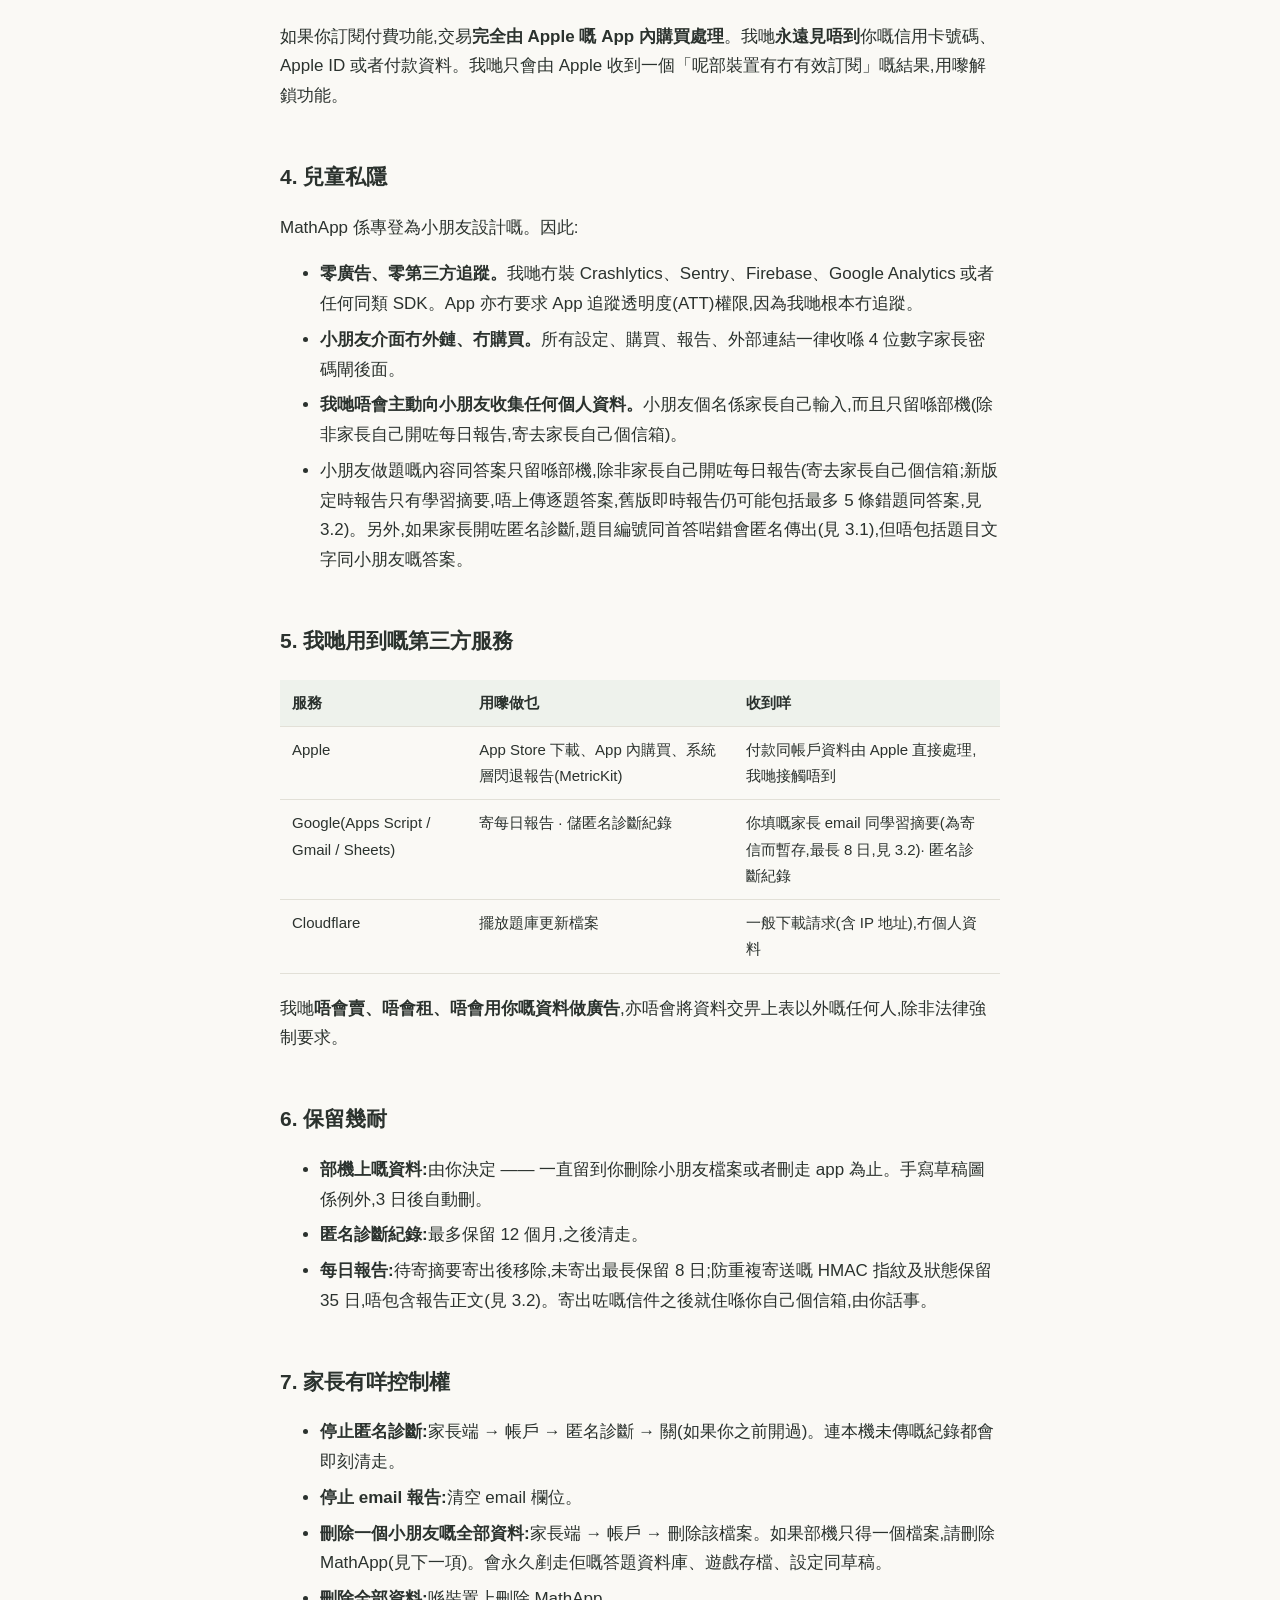
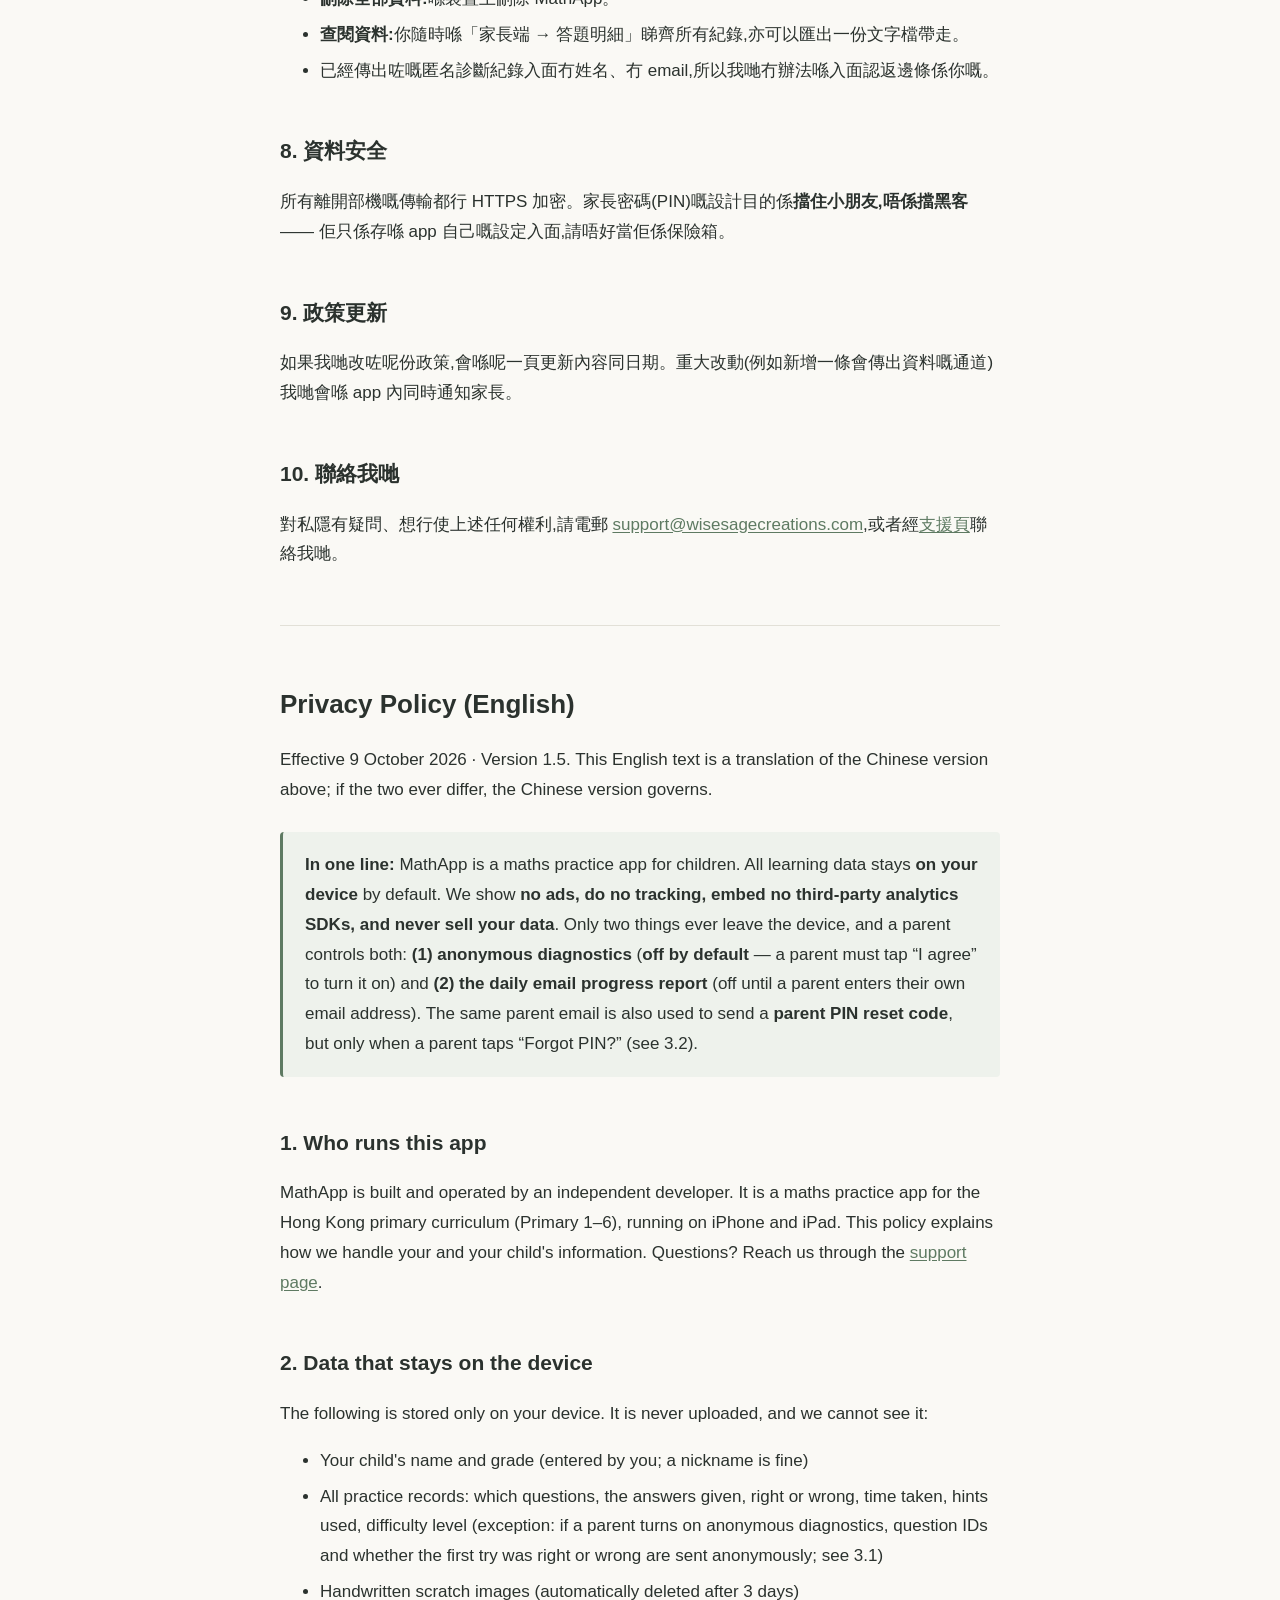
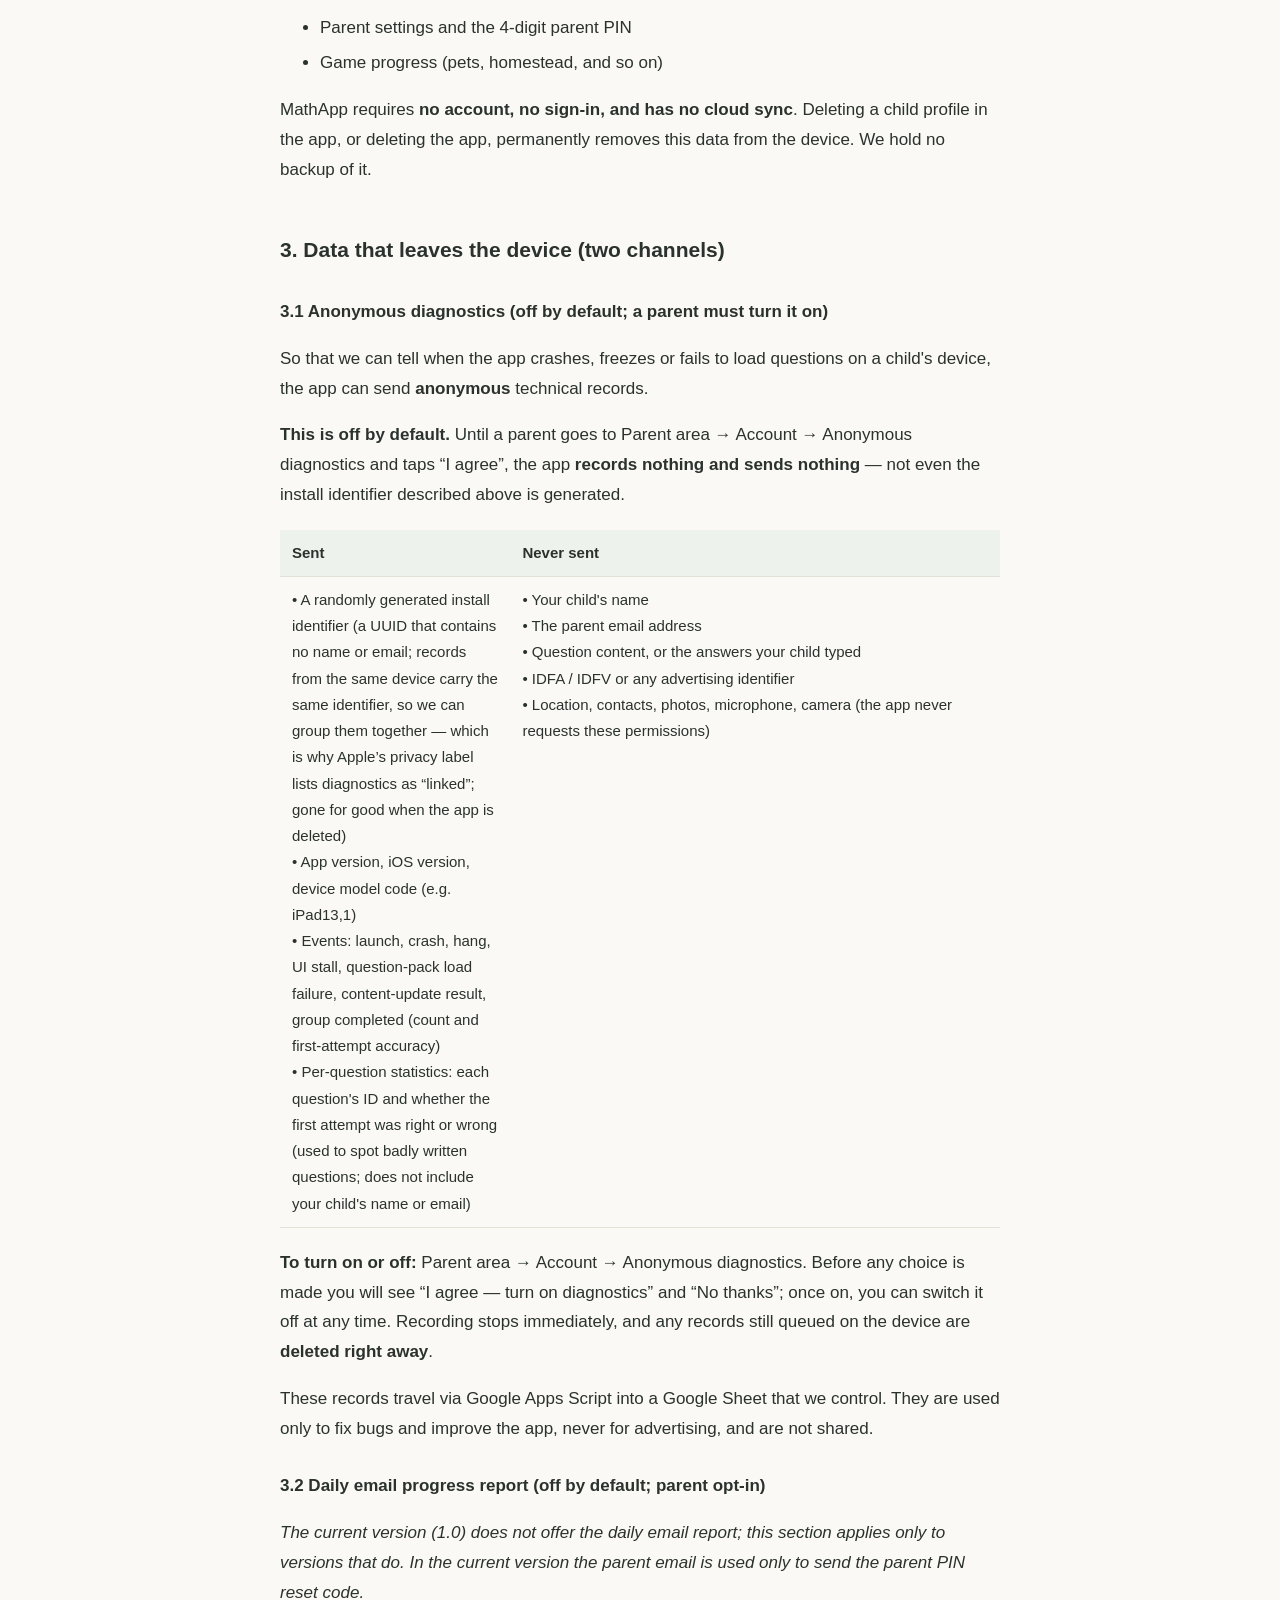
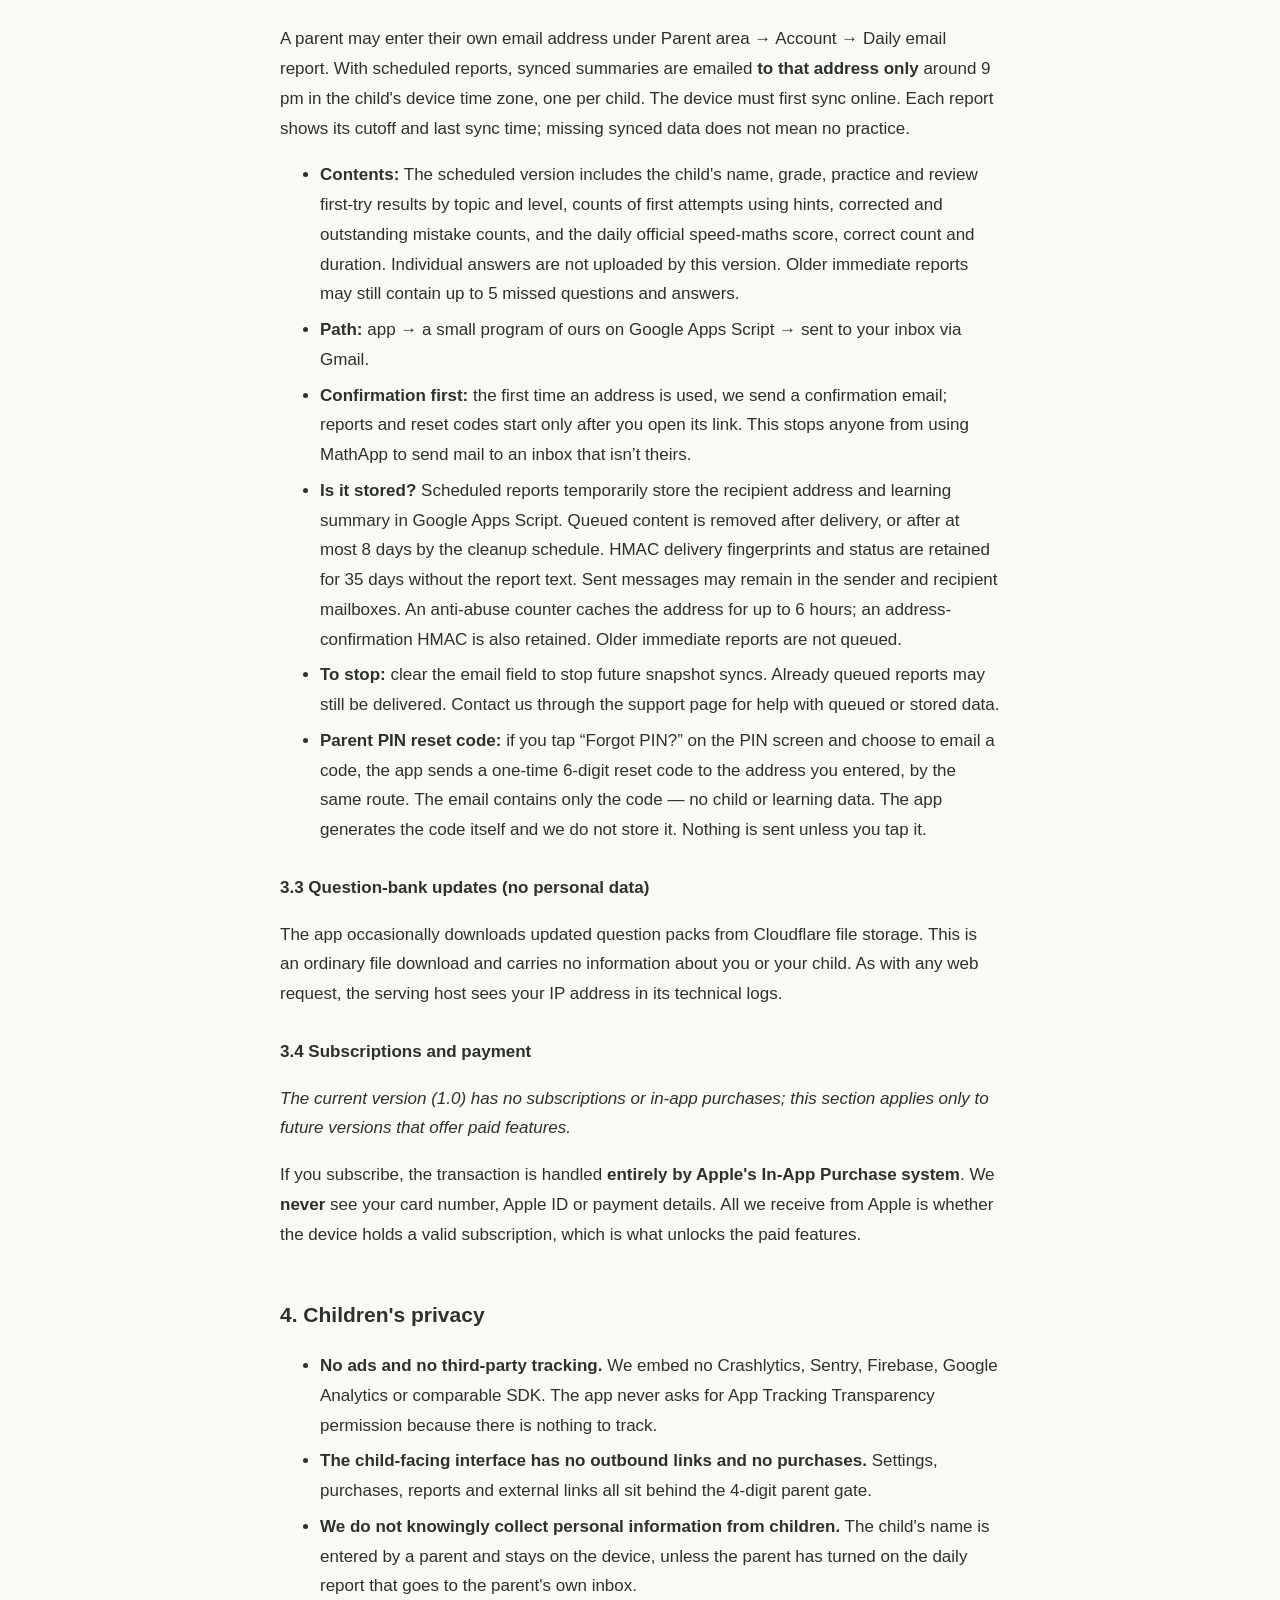
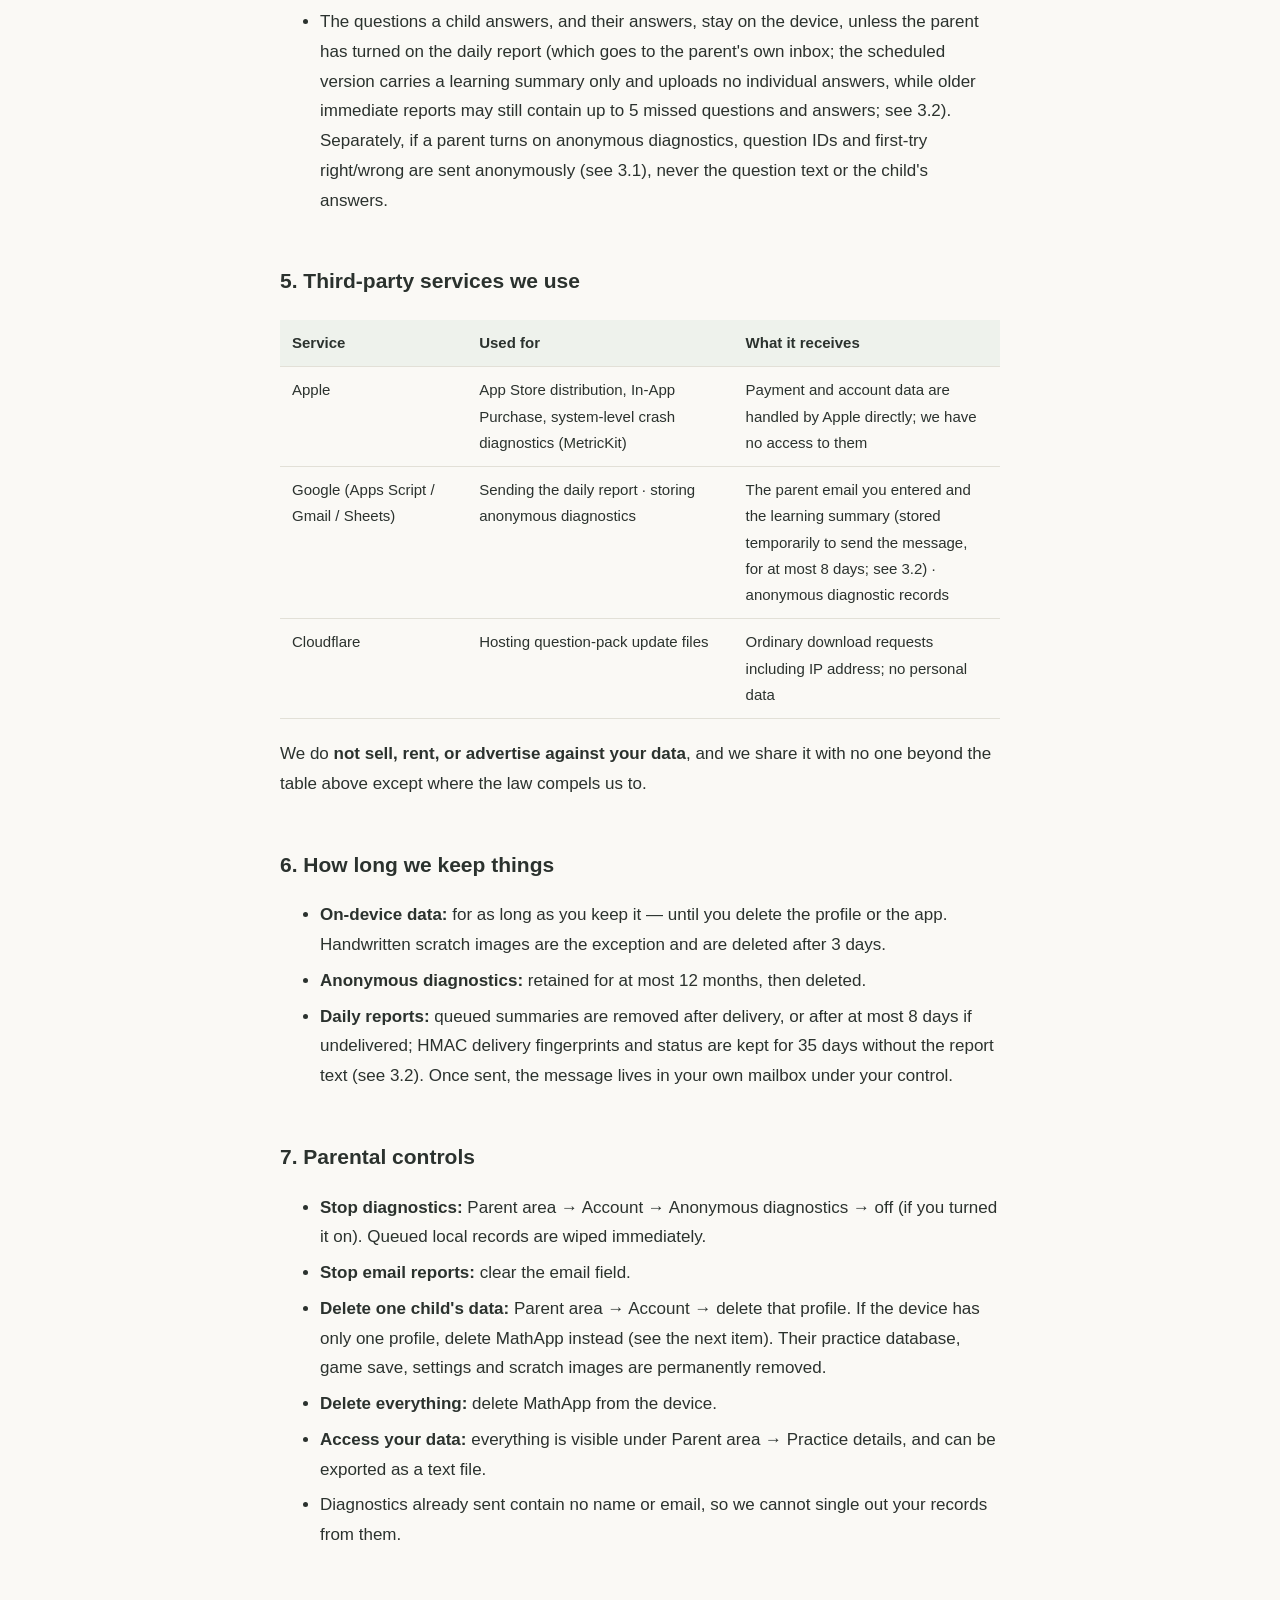
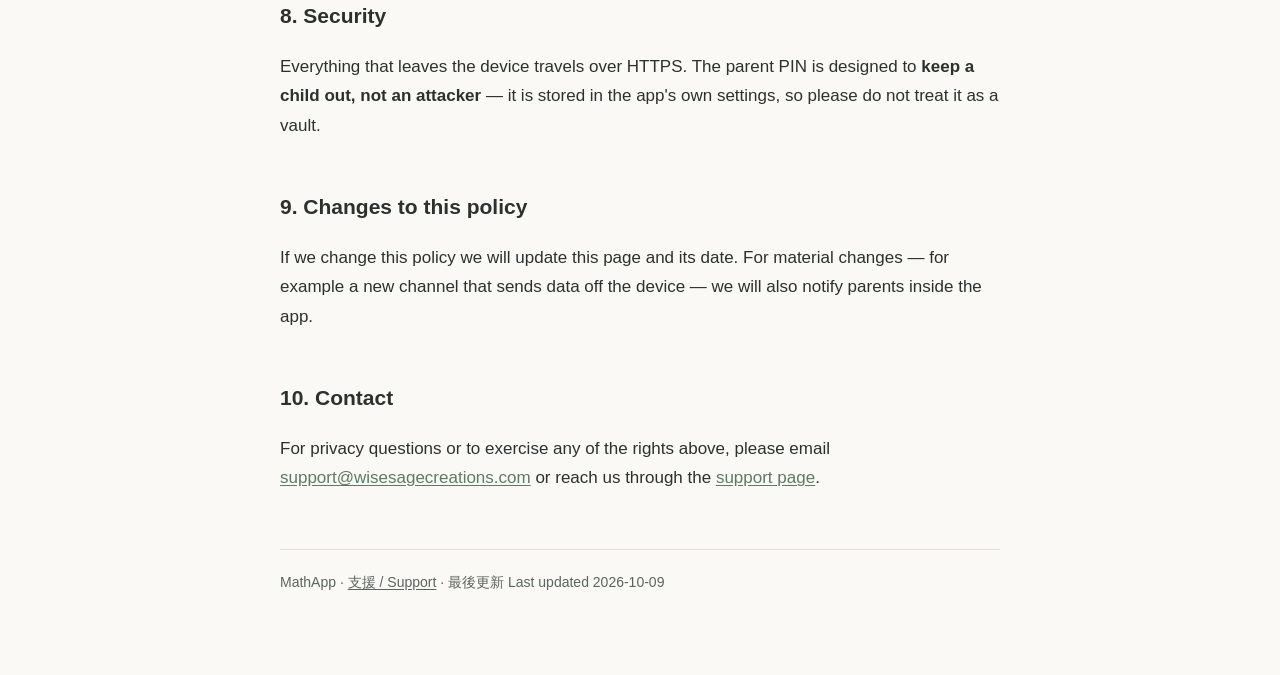
==== commit 654e6525: "privacy: 講明現行版本(1.0)冇每日 email 報告同訂閱;單一檔案嘅刪除方法 Co-Authored-By: Claude Opus 5.5 <noreply@anthropic.com" ====
--- a/privacy/index.html
+++ b/privacy/index.html
@@ -65,6 +65,7 @@
 <p>呢啲紀錄經 Google Apps Script 傳去我哋自己嘅一個 Google Sheet,只用嚟修 bug 同改善 app,唔會用嚟做廣告、唔會同任何人分享。</p>
 
 <h3>3.2 每日 email 學習報告(預設關,家長自己開)</h3>
+<p><em>現行版本(1.0)未提供每日 email 學習報告;以下內容只適用於提供呢項功能嘅版本。現行版本入面,家長 email 只會用嚟寄家長 PIN 重設碼。</em></p>
 <p>家長可以喺「家長端 → 帳戶 → 每日 email 報告」填自己嘅 email。新版定時報告會喺小朋友裝置時區約晚上 9 點，將已同步摘要寄去<strong>你自己填嗰個信箱</strong>，每位小朋友一封。需要裝置先上網同步；信內顯示紀錄截止及最後同步時間。未同步唔代表冇練習。</p>
 <ul>
   <li><strong>報告內容:</strong>新版包括小朋友嘅名、年級、按課題及難度分開嘅練習／重溫首答表現、提示使用題數、改正及累積未改正題數，以及當日速算正式分數、答啱題數同用時。新版唔上傳逐題答案。舊版即時報告仍可能包括最多 5 條錯題同答案。</li>
@@ -79,6 +80,7 @@
 <p>App 會不時去 Cloudflare 嘅檔案儲存服務下載更新版題庫。呢個係一般網頁下載,同下載一個檔案冇分別 —— 唔會傳出任何關於你或小朋友嘅資料。同所有上網行為一樣,對方伺服器會喺技術紀錄見到你嘅 IP 地址。</p>
 
 <h3>3.4 訂閱同付款</h3>
+<p><em>現行版本(1.0)冇任何訂閱或者 App 內購買;以下內容只適用於日後提供付費功能嘅版本。</em></p>
 <p>如果你訂閱付費功能,交易<strong>完全由 Apple 嘅 App 內購買處理</strong>。我哋<strong>永遠見唔到</strong>你嘅信用卡號碼、Apple ID 或者付款資料。我哋只會由 Apple 收到一個「呢部裝置有冇有效訂閱」嘅結果,用嚟解鎖功能。</p>
 
 <h2>4. 兒童私隱</h2>
@@ -112,7 +114,7 @@
 <ul>
   <li><strong>停止匿名診斷:</strong>家長端 → 帳戶 → 匿名診斷 → 關(如果你之前開過)。連本機未傳嘅紀錄都會即刻清走。</li>
   <li><strong>停止 email 報告:</strong>清空 email 欄位。</li>
-  <li><strong>刪除一個小朋友嘅全部資料:</strong>家長端 → 帳戶 → 刪除該檔案。會永久剷走佢嘅答題資料庫、遊戲存檔、設定同草稿。</li>
+  <li><strong>刪除一個小朋友嘅全部資料:</strong>家長端 → 帳戶 → 刪除該檔案。如果部機只得一個檔案,請刪除 MathApp(見下一項)。會永久剷走佢嘅答題資料庫、遊戲存檔、設定同草稿。</li>
   <li><strong>刪除全部資料:</strong>喺裝置上刪除 MathApp。</li>
   <li><strong>查閱資料:</strong>你隨時喺「家長端 → 答題明細」睇齊所有紀錄,亦可以匯出一份文字檔帶走。</li>
   <li>已經傳出咗嘅匿名診斷紀錄入面冇姓名、冇 email,所以我哋冇辦法喺入面認返邊條係你嘅。</li>
@@ -179,6 +181,7 @@
 <p>These records travel via Google Apps Script into a Google Sheet that we control. They are used only to fix bugs and improve the app, never for advertising, and are not shared.</p>
 
 <h3>3.2 Daily email progress report (off by default; parent opt-in)</h3>
+<p><em>The current version (1.0) does not offer the daily email report; this section applies only to versions that do. In the current version the parent email is used only to send the parent PIN reset code.</em></p>
 <p>A parent may enter their own email address under Parent area → Account → Daily email report. With scheduled reports, synced summaries are emailed <strong>to that address only</strong> around 9 pm in the child's device time zone, one per child. The device must first sync online. Each report shows its cutoff and last sync time; missing synced data does not mean no practice.</p>
 <ul>
   <li><strong>Contents:</strong> The scheduled version includes the child's name, grade, practice and review first-try results by topic and level, counts of first attempts using hints, corrected and outstanding mistake counts, and the daily official speed-maths score, correct count and duration. Individual answers are not uploaded by this version. Older immediate reports may still contain up to 5 missed questions and answers.</li>
@@ -193,6 +196,7 @@
 <p>The app occasionally downloads updated question packs from Cloudflare file storage. This is an ordinary file download and carries no information about you or your child. As with any web request, the serving host sees your IP address in its technical logs.</p>
 
 <h3>3.4 Subscriptions and payment</h3>
+<p><em>The current version (1.0) has no subscriptions or in-app purchases; this section applies only to future versions that offer paid features.</em></p>
 <p>If you subscribe, the transaction is handled <strong>entirely by Apple's In-App Purchase system</strong>. We <strong>never</strong> see your card number, Apple ID or payment details. All we receive from Apple is whether the device holds a valid subscription, which is what unlocks the paid features.</p>
 
 <h2>4. Children's privacy</h2>
@@ -225,7 +229,7 @@
 <ul>
   <li><strong>Stop diagnostics:</strong> Parent area → Account → Anonymous diagnostics → off (if you turned it on). Queued local records are wiped immediately.</li>
   <li><strong>Stop email reports:</strong> clear the email field.</li>
-  <li><strong>Delete one child's data:</strong> Parent area → Account → delete that profile. Their practice database, game save, settings and scratch images are permanently removed.</li>
+  <li><strong>Delete one child's data:</strong> Parent area → Account → delete that profile. If the device has only one profile, delete MathApp instead (see the next item). Their practice database, game save, settings and scratch images are permanently removed.</li>
   <li><strong>Delete everything:</strong> delete MathApp from the device.</li>
   <li><strong>Access your data:</strong> everything is visible under Parent area → Practice details, and can be exported as a text file.</li>
   <li>Diagnostics already sent contain no name or email, so we cannot single out your records from them.</li>
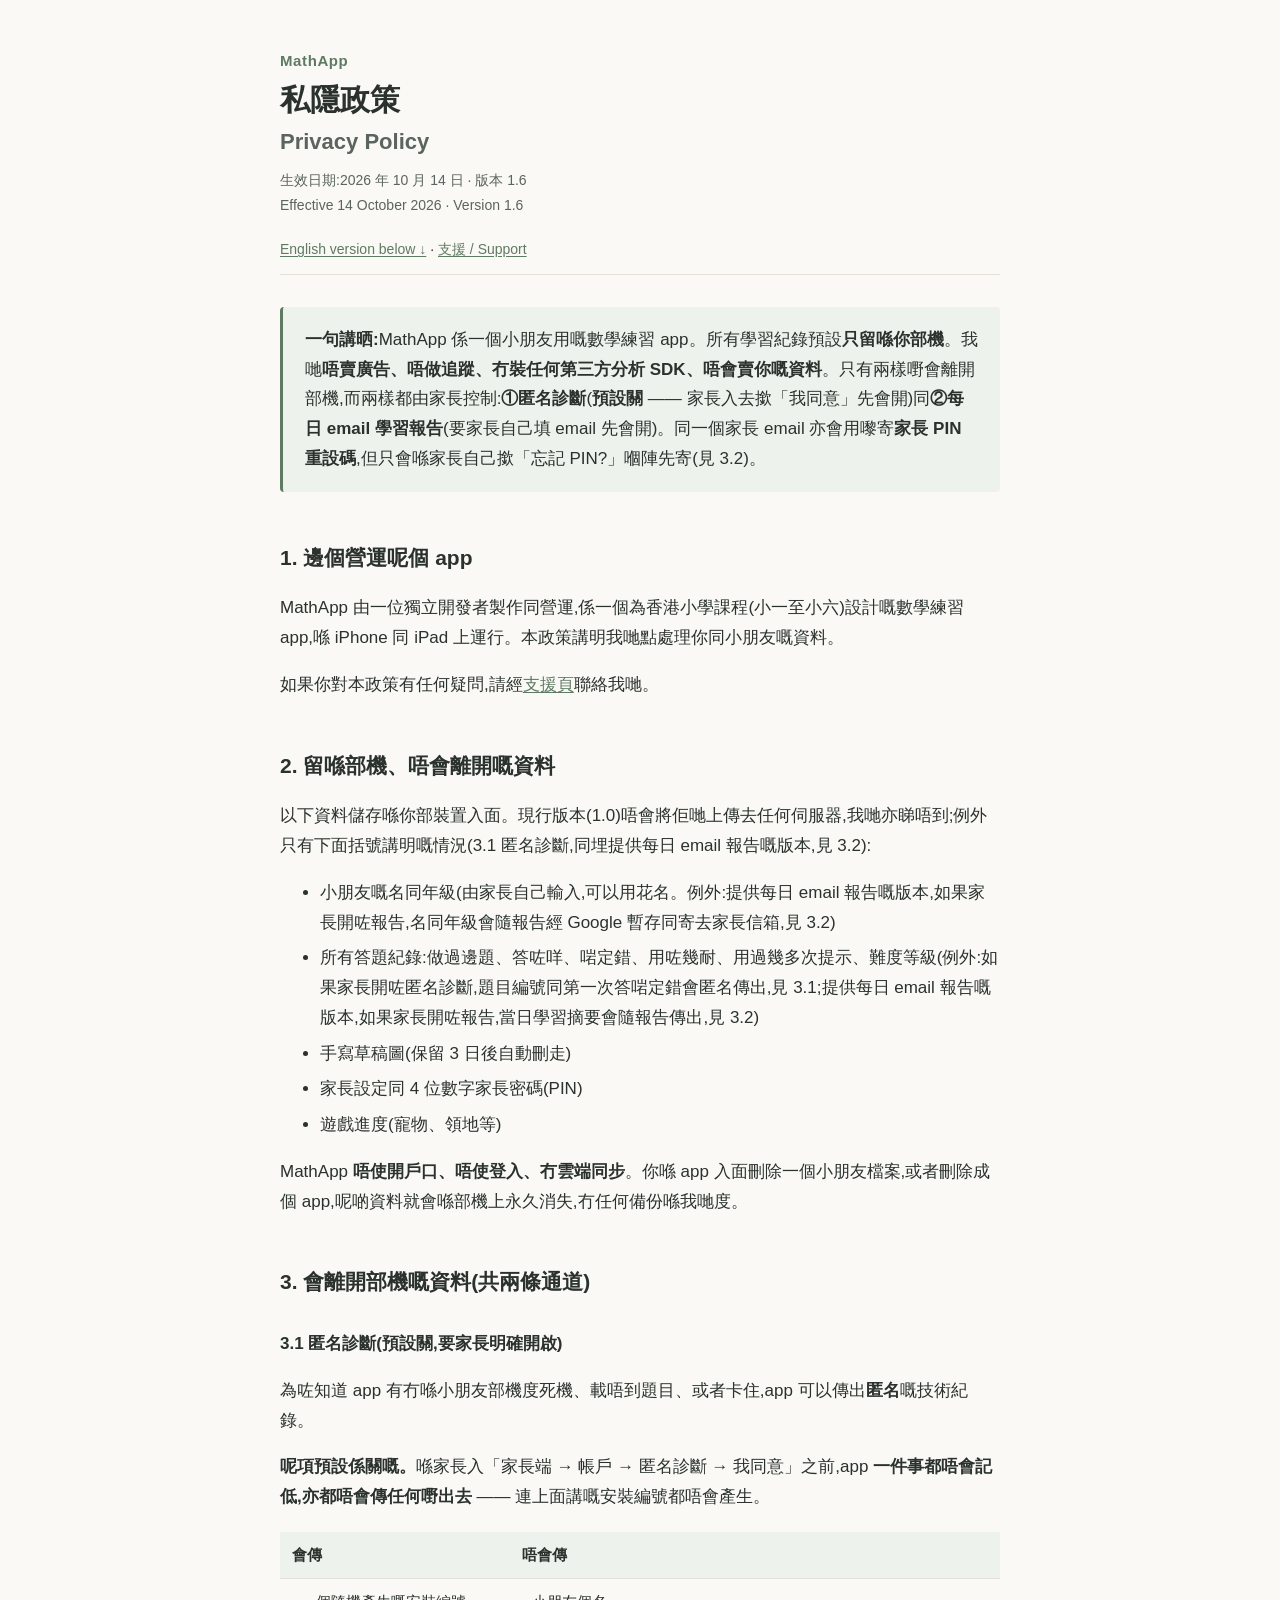
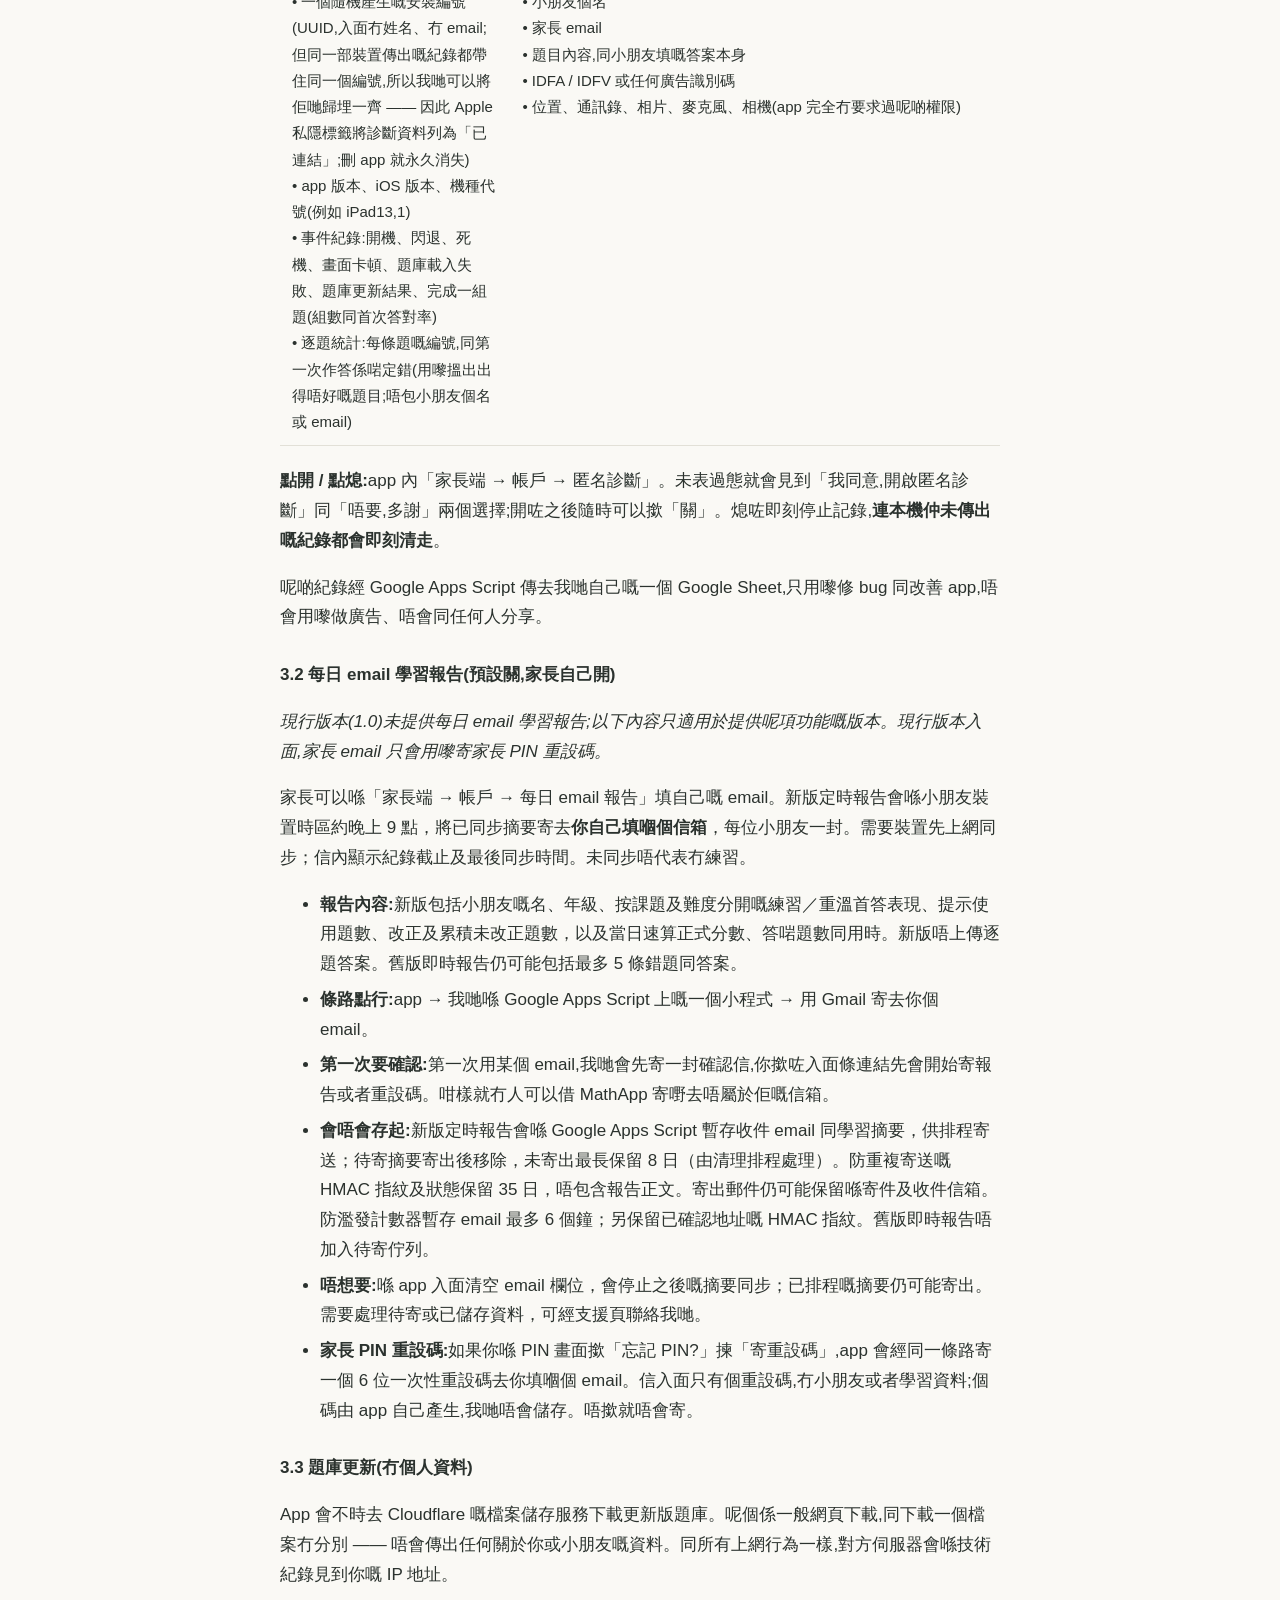
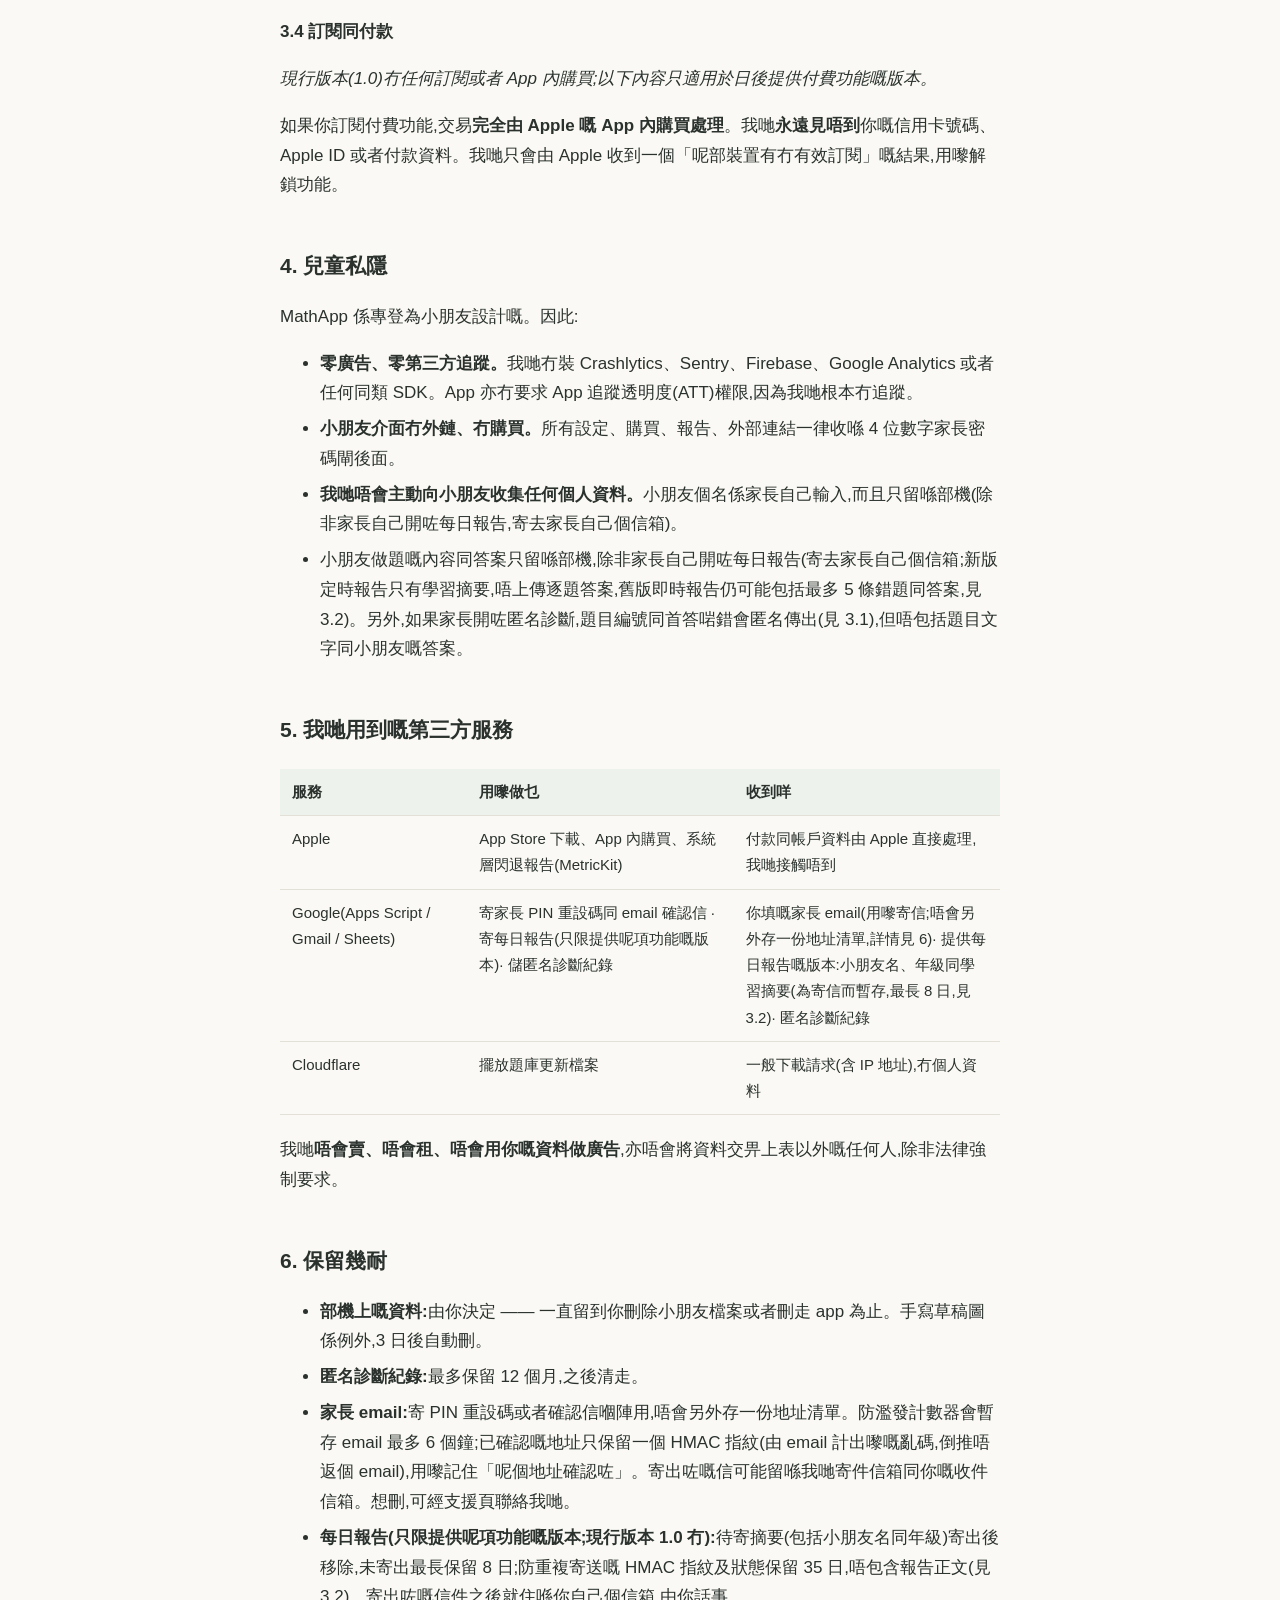
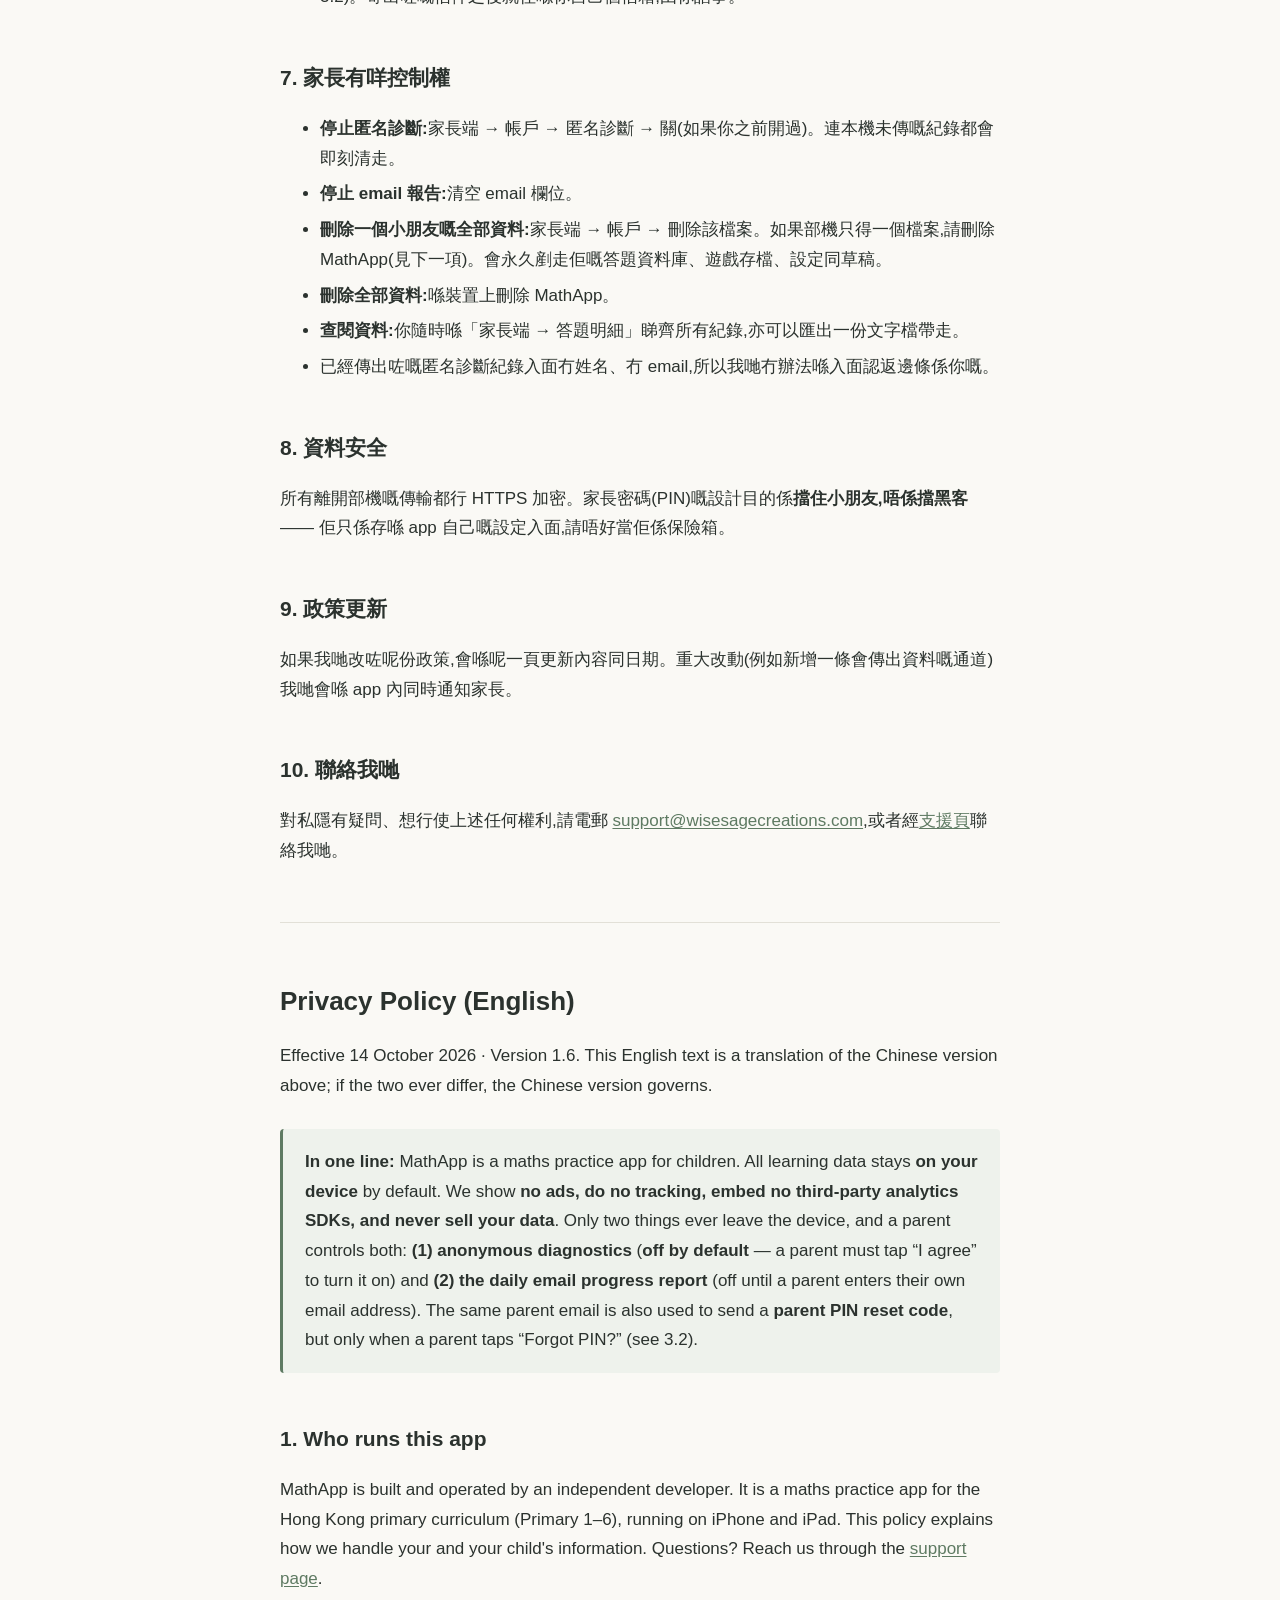
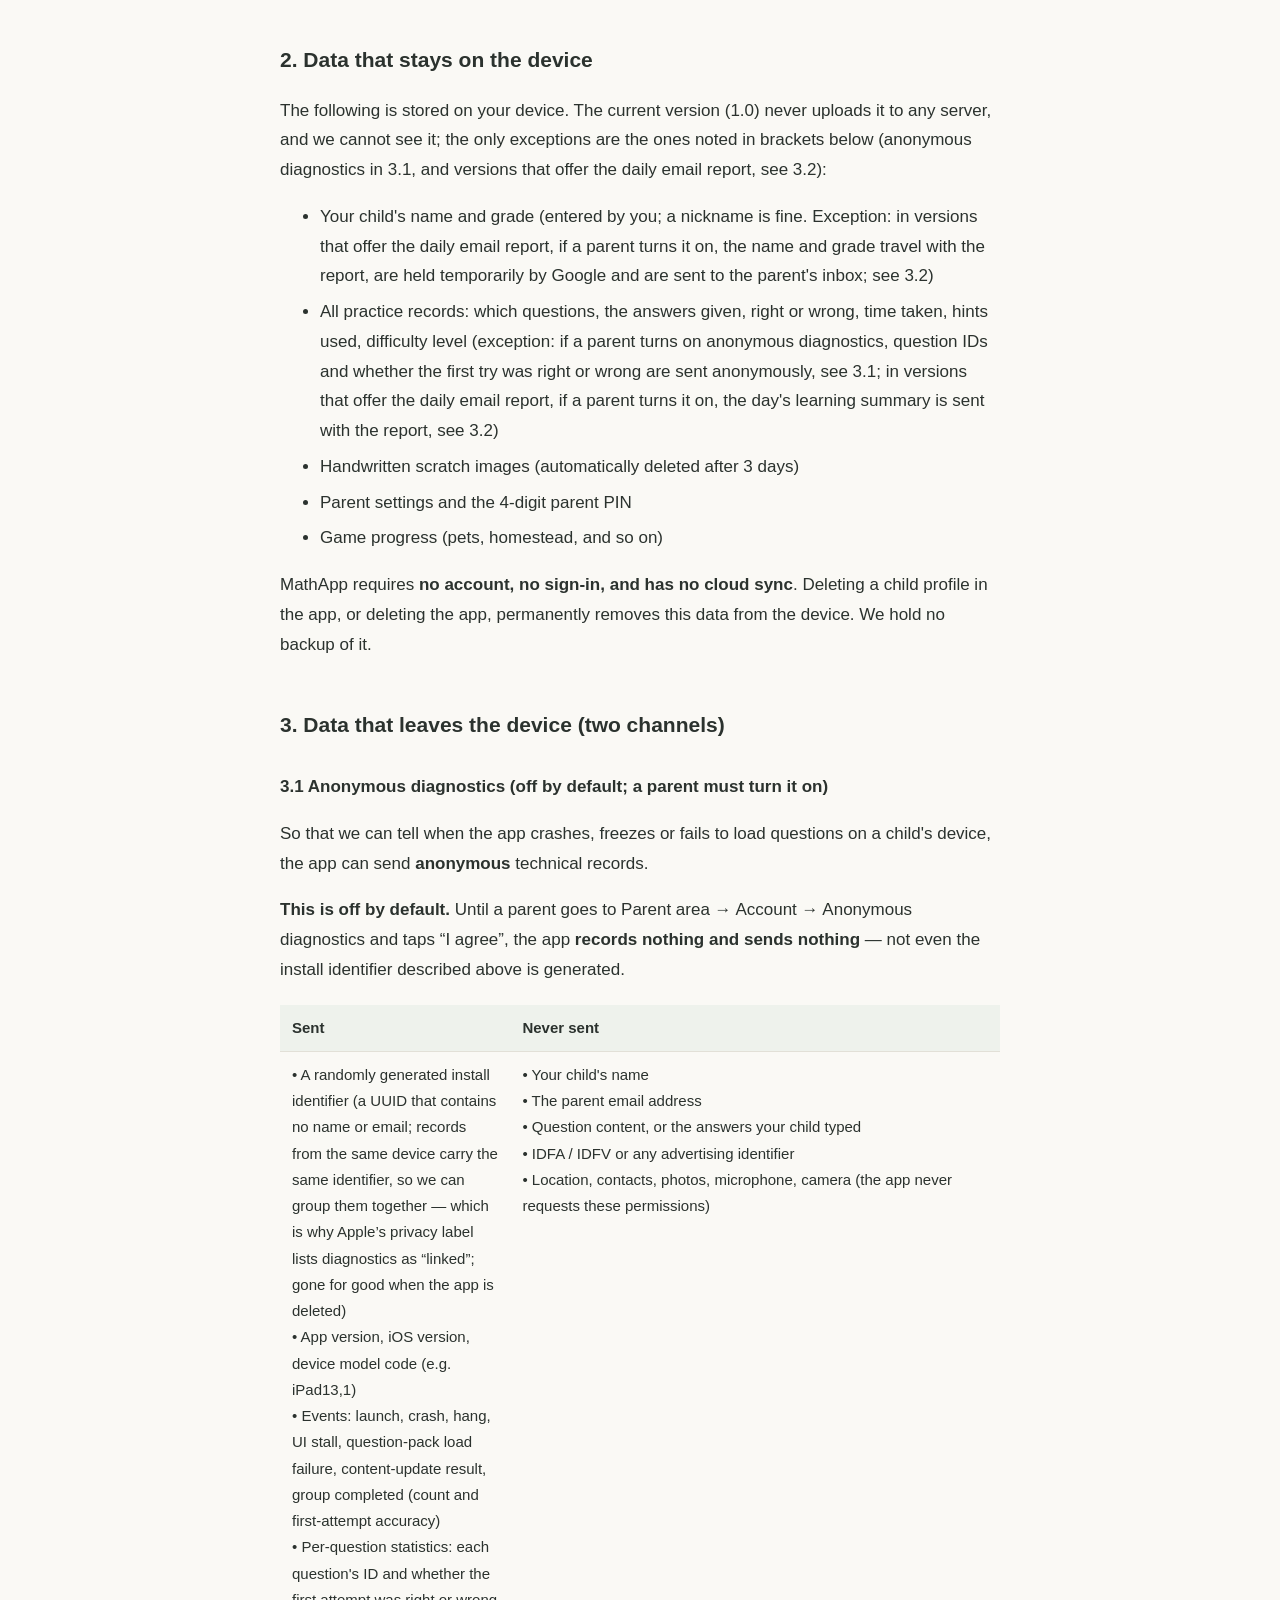
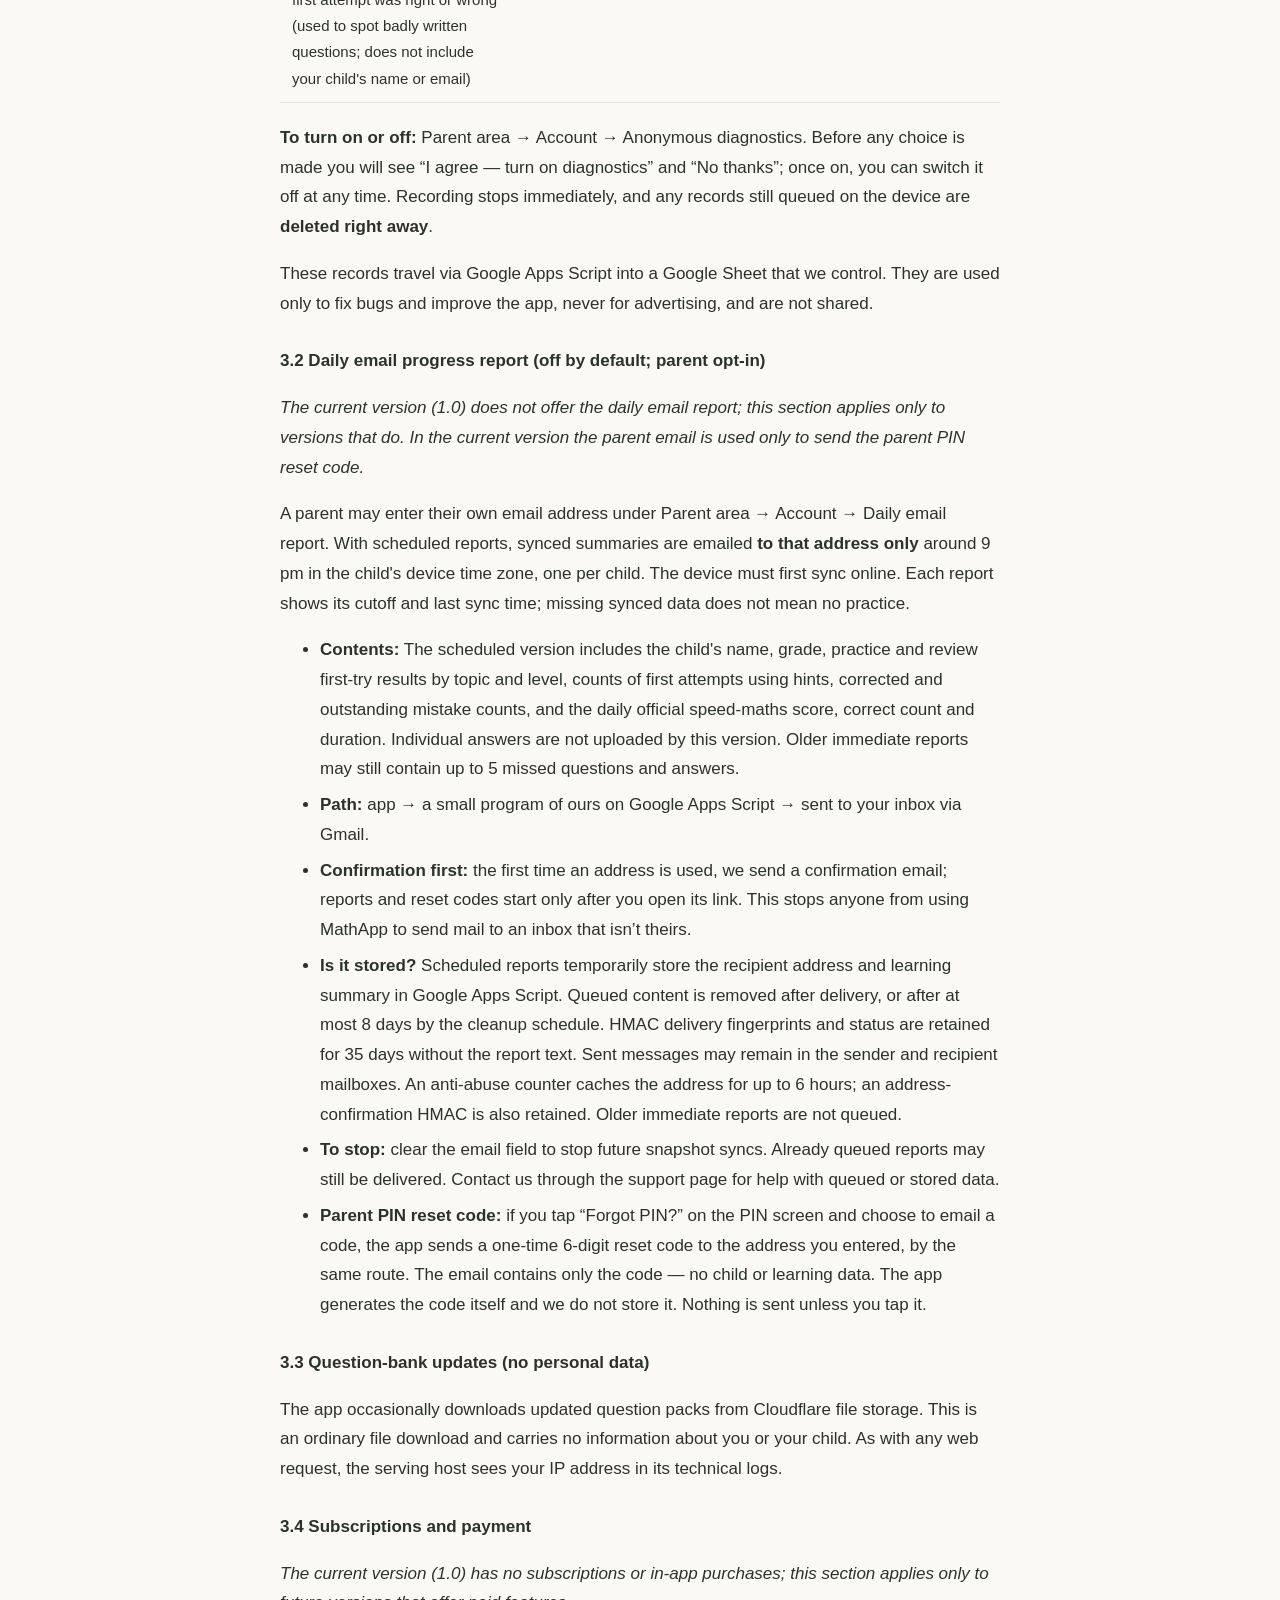
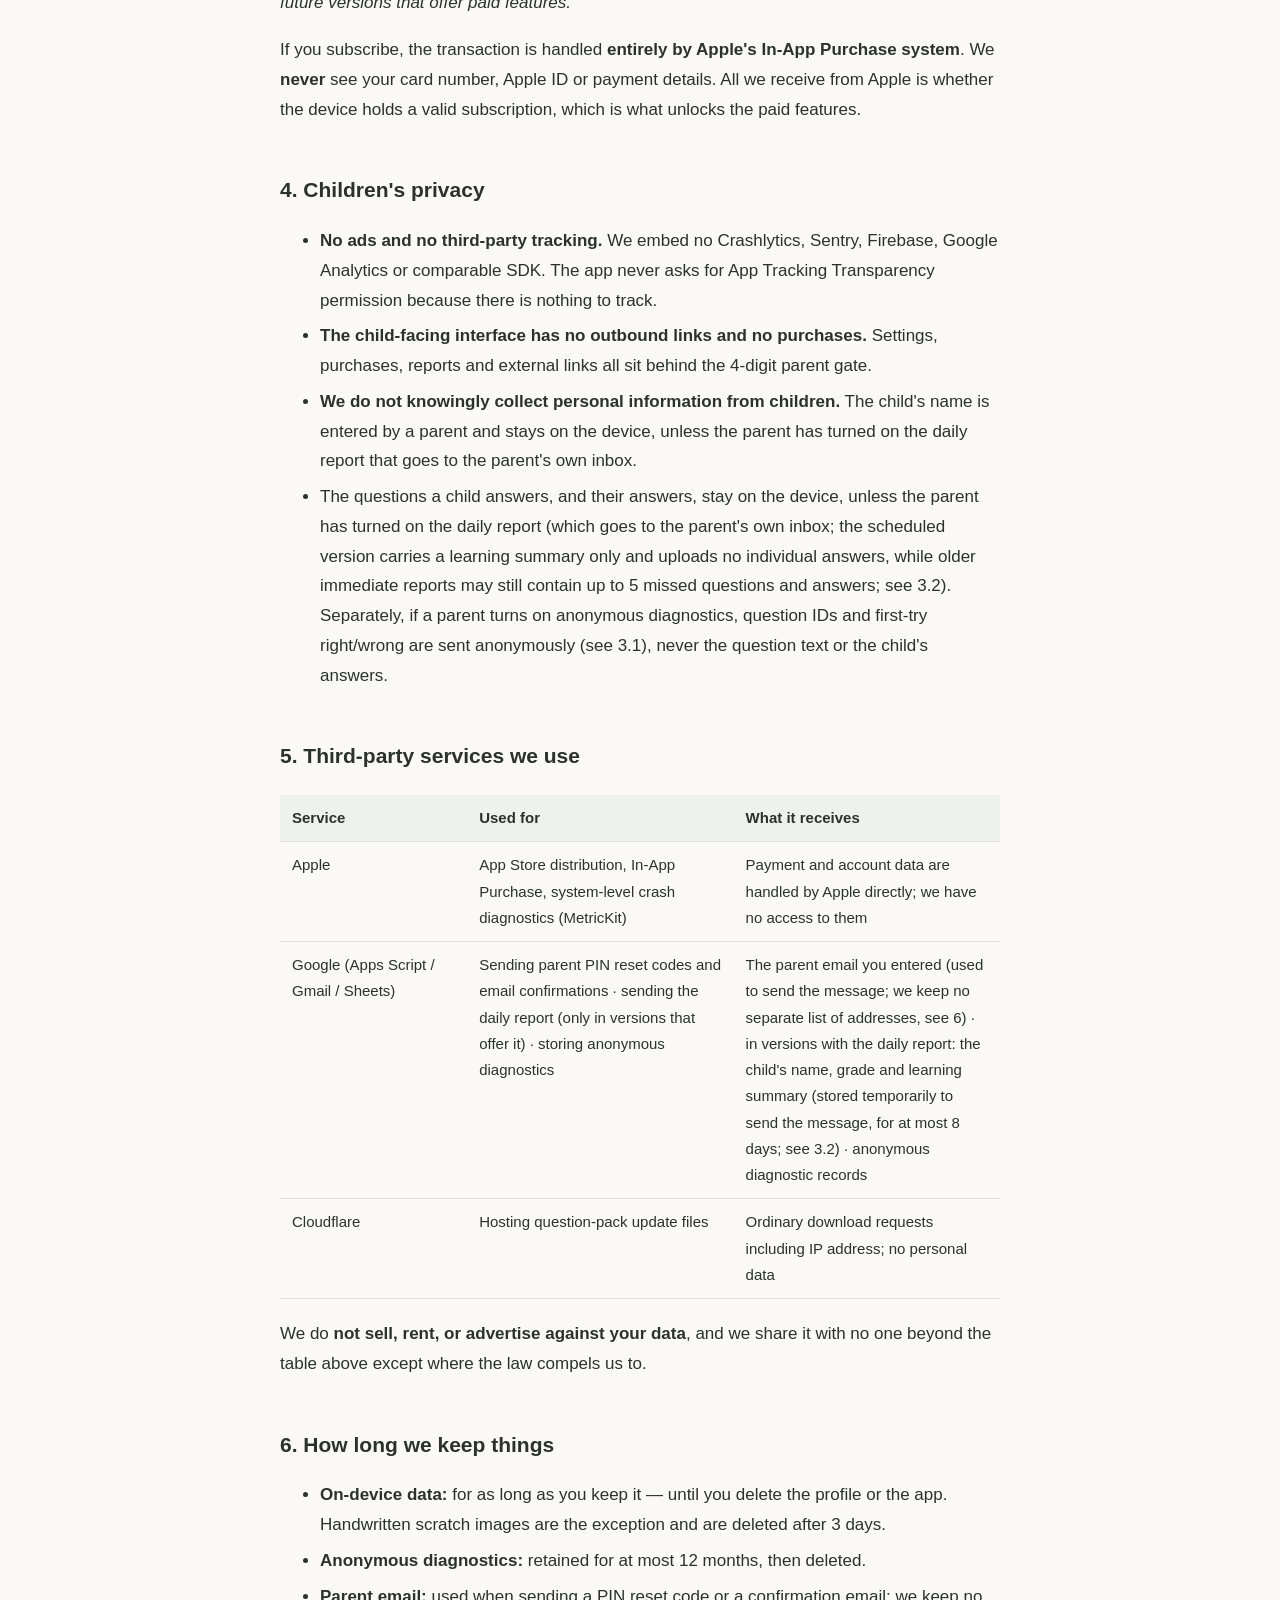
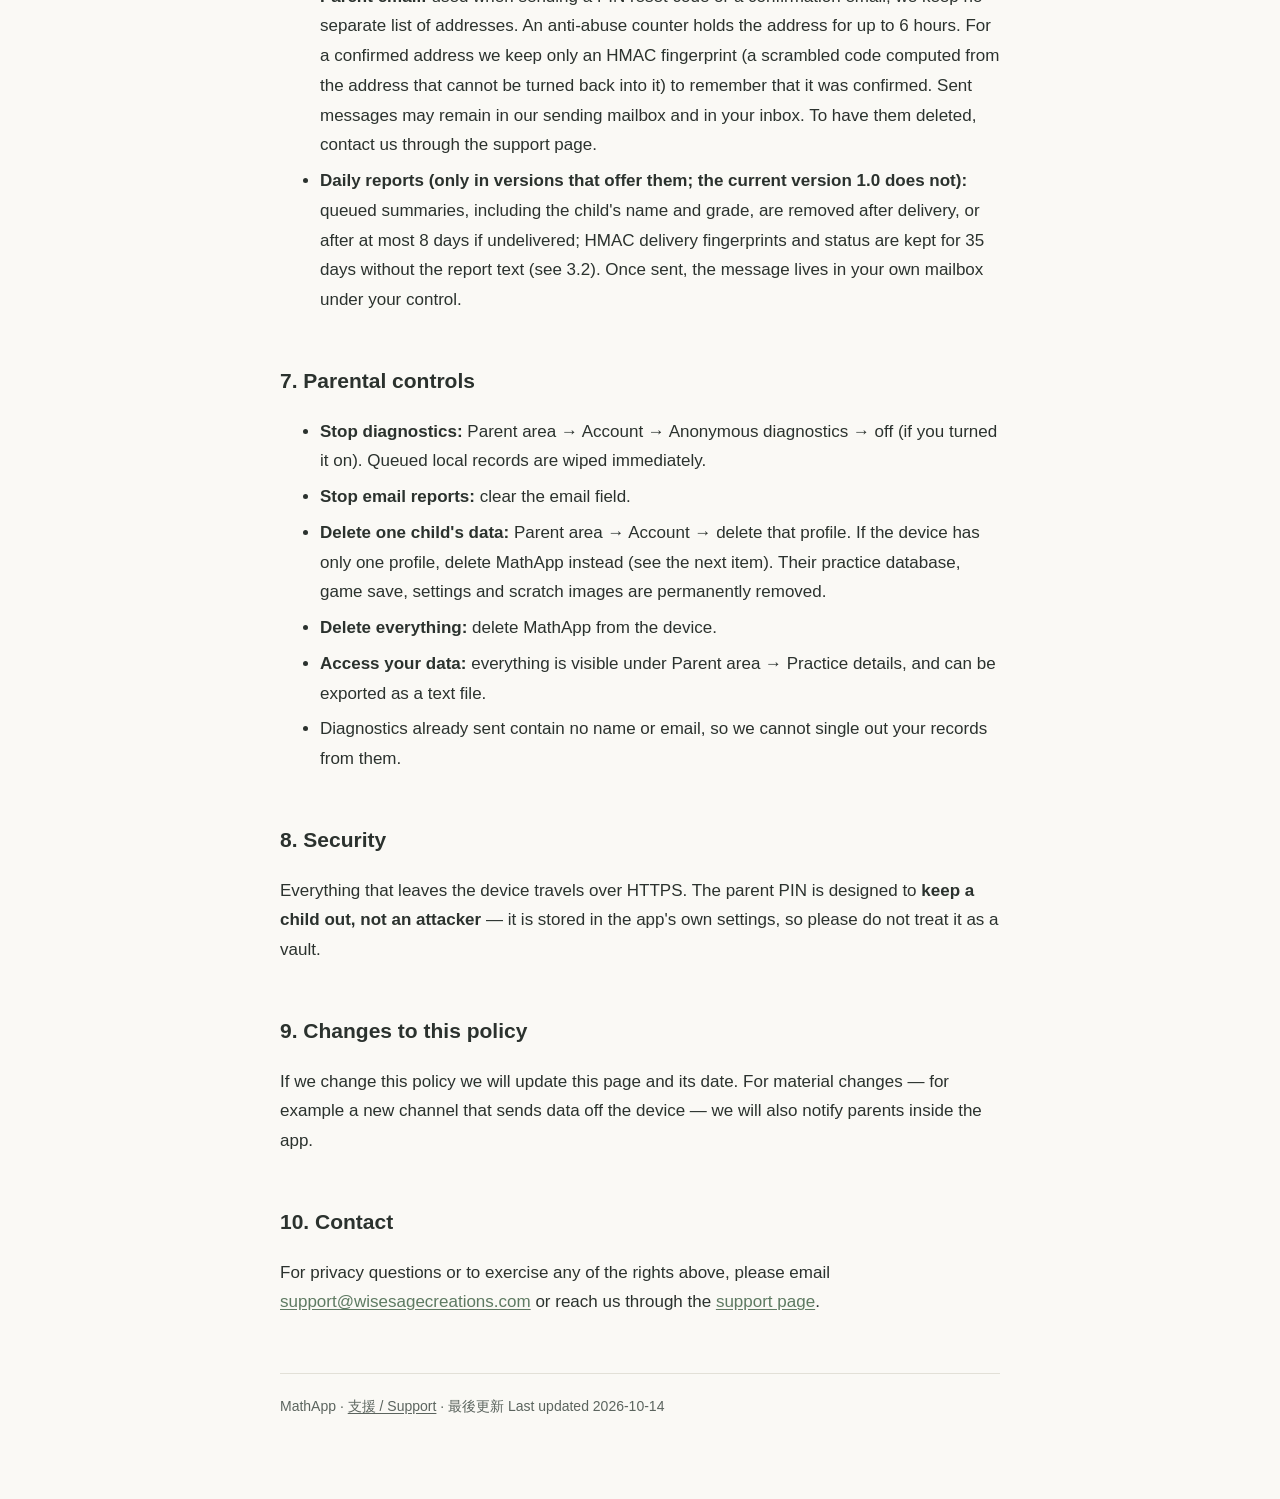
==== commit 482c9058: "privacy v1.6: §2/§5/§6 同 §3.2 一致 —— 名/年級同學習摘要只喺有每日報告嘅版本先離開部機;家長 email 點用、留幾耐講清楚 - §2:唔再寫「一律唔會上傳」;現行版" ====
--- a/privacy/index.html
+++ b/privacy/index.html
@@ -13,7 +13,7 @@
 <header class="site">
   <div class="app">MathApp</div>
   <h1>私隱政策<br><span style="font-size:22px;color:var(--ink-soft)">Privacy Policy</span></h1>
-  <p class="meta">生效日期:2026 年 10 月 9 日 · 版本 1.5<br>Effective 9 October 2026 · Version 1.5</p>
+  <p class="meta">生效日期:2026 年 10 月 14 日 · 版本 1.6<br>Effective 14 October 2026 · Version 1.6</p>
   <nav class="lang"><a href="#en">English version below ↓</a> · <a href="../support/">支援 / Support</a></nav>
 </header>
 
@@ -26,10 +26,10 @@
 <p>如果你對本政策有任何疑問,請經<a href="../support/">支援頁</a>聯絡我哋。</p>
 
 <h2>2. 留喺部機、唔會離開嘅資料</h2>
-<p>以下資料只儲存喺你部裝置入面,唔會上傳去任何伺服器,我哋亦睇唔到:</p>
-<ul>
-  <li>小朋友嘅名同年級(由家長自己輸入,可以用花名)</li>
-  <li>所有答題紀錄:做過邊題、答咗咩、啱定錯、用咗幾耐、用過幾多次提示、難度等級(例外:如果家長開咗匿名診斷,題目編號同第一次答啱定錯會匿名傳出,見 3.1)</li>
+<p>以下資料儲存喺你部裝置入面。現行版本(1.0)唔會將佢哋上傳去任何伺服器,我哋亦睇唔到;例外只有下面括號講明嘅情況(3.1 匿名診斷,同埋提供每日 email 報告嘅版本,見 3.2):</p>
+<ul>
+  <li>小朋友嘅名同年級(由家長自己輸入,可以用花名。例外:提供每日 email 報告嘅版本,如果家長開咗報告,名同年級會隨報告經 Google 暫存同寄去家長信箱,見 3.2)</li>
+  <li>所有答題紀錄:做過邊題、答咗咩、啱定錯、用咗幾耐、用過幾多次提示、難度等級(例外:如果家長開咗匿名診斷,題目編號同第一次答啱定錯會匿名傳出,見 3.1;提供每日 email 報告嘅版本,如果家長開咗報告,當日學習摘要會隨報告傳出,見 3.2)</li>
   <li>手寫草稿圖(保留 3 日後自動刪走)</li>
   <li>家長設定同 4 位數字家長密碼(PIN)</li>
   <li>遊戲進度(寵物、領地等)</li>
@@ -97,7 +97,7 @@
 <table>
   <tr><th style="width:26%">服務</th><th style="width:37%">用嚟做乜</th><th>收到咩</th></tr>
   <tr><td>Apple</td><td>App Store 下載、App 內購買、系統層閃退報告(MetricKit)</td><td>付款同帳戶資料由 Apple 直接處理,我哋接觸唔到</td></tr>
-  <tr><td>Google(Apps Script / Gmail / Sheets)</td><td>寄每日報告 · 儲匿名診斷紀錄</td><td>你填嘅家長 email 同學習摘要(為寄信而暫存,最長 8 日,見 3.2)· 匿名診斷紀錄</td></tr>
+  <tr><td>Google(Apps Script / Gmail / Sheets)</td><td>寄家長 PIN 重設碼同 email 確認信 · 寄每日報告(只限提供呢項功能嘅版本)· 儲匿名診斷紀錄</td><td>你填嘅家長 email(用嚟寄信;唔會另外存一份地址清單,詳情見 6)· 提供每日報告嘅版本:小朋友名、年級同學習摘要(為寄信而暫存,最長 8 日,見 3.2)· 匿名診斷紀錄</td></tr>
   <tr><td>Cloudflare</td><td>擺放題庫更新檔案</td><td>一般下載請求(含 IP 地址),冇個人資料</td></tr>
 </table>
 </div>
@@ -107,7 +107,8 @@
 <ul>
   <li><strong>部機上嘅資料:</strong>由你決定 —— 一直留到你刪除小朋友檔案或者刪走 app 為止。手寫草稿圖係例外,3 日後自動刪。</li>
   <li><strong>匿名診斷紀錄:</strong>最多保留 12 個月,之後清走。</li>
-  <li><strong>每日報告:</strong>待寄摘要寄出後移除,未寄出最長保留 8 日;防重複寄送嘅 HMAC 指紋及狀態保留 35 日,唔包含報告正文(見 3.2)。寄出咗嘅信件之後就住喺你自己個信箱,由你話事。</li>
+  <li><strong>家長 email:</strong>寄 PIN 重設碼或者確認信嗰陣用,唔會另外存一份地址清單。防濫發計數器會暫存 email 最多 6 個鐘;已確認嘅地址只保留一個 HMAC 指紋(由 email 計出嚟嘅亂碼,倒推唔返個 email),用嚟記住「呢個地址確認咗」。寄出咗嘅信可能留喺我哋寄件信箱同你嘅收件信箱。想刪,可經支援頁聯絡我哋。</li>
+  <li><strong>每日報告(只限提供呢項功能嘅版本;現行版本 1.0 冇):</strong>待寄摘要(包括小朋友名同年級)寄出後移除,未寄出最長保留 8 日;防重複寄送嘅 HMAC 指紋及狀態保留 35 日,唔包含報告正文(見 3.2)。寄出咗嘅信件之後就住喺你自己個信箱,由你話事。</li>
 </ul>
 
 <h2>7. 家長有咩控制權</h2>
@@ -132,7 +133,7 @@
 <hr class="section">
 
 <h1 id="en" style="font-size:26px;margin-top:56px">Privacy Policy (English)</h1>
-<p class="meta">Effective 9 October 2026 · Version 1.5. This English text is a translation of the Chinese version above; if the two ever differ, the Chinese version governs.</p>
+<p class="meta">Effective 14 October 2026 · Version 1.6. This English text is a translation of the Chinese version above; if the two ever differ, the Chinese version governs.</p>
 
 <div class="summary">
   <p><strong>In one line:</strong> MathApp is a maths practice app for children. All learning data stays <strong>on your device</strong> by default. We show <strong>no ads, do no tracking, embed no third-party analytics SDKs, and never sell your data</strong>. Only two things ever leave the device, and a parent controls both: <strong>(1) anonymous diagnostics</strong> (<strong>off by default</strong> — a parent must tap “I agree” to turn it on) and <strong>(2) the daily email progress report</strong> (off until a parent enters their own email address). The same parent email is also used to send a <strong>parent PIN reset code</strong>, but only when a parent taps “Forgot PIN?” (see 3.2).</p>
@@ -142,10 +143,10 @@
 <p>MathApp is built and operated by an independent developer. It is a maths practice app for the Hong Kong primary curriculum (Primary 1–6), running on iPhone and iPad. This policy explains how we handle your and your child's information. Questions? Reach us through the <a href="../support/">support page</a>.</p>
 
 <h2>2. Data that stays on the device</h2>
-<p>The following is stored only on your device. It is never uploaded, and we cannot see it:</p>
-<ul>
-  <li>Your child's name and grade (entered by you; a nickname is fine)</li>
-  <li>All practice records: which questions, the answers given, right or wrong, time taken, hints used, difficulty level (exception: if a parent turns on anonymous diagnostics, question IDs and whether the first try was right or wrong are sent anonymously; see 3.1)</li>
+<p>The following is stored on your device. The current version (1.0) never uploads it to any server, and we cannot see it; the only exceptions are the ones noted in brackets below (anonymous diagnostics in 3.1, and versions that offer the daily email report, see 3.2):</p>
+<ul>
+  <li>Your child's name and grade (entered by you; a nickname is fine. Exception: in versions that offer the daily email report, if a parent turns it on, the name and grade travel with the report, are held temporarily by Google and are sent to the parent's inbox; see 3.2)</li>
+  <li>All practice records: which questions, the answers given, right or wrong, time taken, hints used, difficulty level (exception: if a parent turns on anonymous diagnostics, question IDs and whether the first try was right or wrong are sent anonymously, see 3.1; in versions that offer the daily email report, if a parent turns it on, the day's learning summary is sent with the report, see 3.2)</li>
   <li>Handwritten scratch images (automatically deleted after 3 days)</li>
   <li>Parent settings and the 4-digit parent PIN</li>
   <li>Game progress (pets, homestead, and so on)</li>
@@ -212,7 +213,7 @@
 <table>
   <tr><th style="width:26%">Service</th><th style="width:37%">Used for</th><th>What it receives</th></tr>
   <tr><td>Apple</td><td>App Store distribution, In-App Purchase, system-level crash diagnostics (MetricKit)</td><td>Payment and account data are handled by Apple directly; we have no access to them</td></tr>
-  <tr><td>Google (Apps Script / Gmail / Sheets)</td><td>Sending the daily report · storing anonymous diagnostics</td><td>The parent email you entered and the learning summary (stored temporarily to send the message, for at most 8 days; see 3.2) · anonymous diagnostic records</td></tr>
+  <tr><td>Google (Apps Script / Gmail / Sheets)</td><td>Sending parent PIN reset codes and email confirmations · sending the daily report (only in versions that offer it) · storing anonymous diagnostics</td><td>The parent email you entered (used to send the message; we keep no separate list of addresses, see 6) · in versions with the daily report: the child's name, grade and learning summary (stored temporarily to send the message, for at most 8 days; see 3.2) · anonymous diagnostic records</td></tr>
   <tr><td>Cloudflare</td><td>Hosting question-pack update files</td><td>Ordinary download requests including IP address; no personal data</td></tr>
 </table>
 </div>
@@ -222,7 +223,8 @@
 <ul>
   <li><strong>On-device data:</strong> for as long as you keep it — until you delete the profile or the app. Handwritten scratch images are the exception and are deleted after 3 days.</li>
   <li><strong>Anonymous diagnostics:</strong> retained for at most 12 months, then deleted.</li>
-  <li><strong>Daily reports:</strong> queued summaries are removed after delivery, or after at most 8 days if undelivered; HMAC delivery fingerprints and status are kept for 35 days without the report text (see 3.2). Once sent, the message lives in your own mailbox under your control.</li>
+  <li><strong>Parent email:</strong> used when sending a PIN reset code or a confirmation email; we keep no separate list of addresses. An anti-abuse counter holds the address for up to 6 hours. For a confirmed address we keep only an HMAC fingerprint (a scrambled code computed from the address that cannot be turned back into it) to remember that it was confirmed. Sent messages may remain in our sending mailbox and in your inbox. To have them deleted, contact us through the support page.</li>
+  <li><strong>Daily reports (only in versions that offer them; the current version 1.0 does not):</strong> queued summaries, including the child's name and grade, are removed after delivery, or after at most 8 days if undelivered; HMAC delivery fingerprints and status are kept for 35 days without the report text (see 3.2). Once sent, the message lives in your own mailbox under your control.</li>
 </ul>
 
 <h2>7. Parental controls</h2>
@@ -245,7 +247,7 @@
 <p>For privacy questions or to exercise any of the rights above, please email <a href="mailto:support@wisesagecreations.com">support@wisesagecreations.com</a> or reach us through the <a href="../support/">support page</a>.</p>
 
 <footer class="site">
-  MathApp · <a href="../support/">支援 / Support</a> · 最後更新 Last updated 2026-10-09
+  MathApp · <a href="../support/">支援 / Support</a> · 最後更新 Last updated 2026-10-14
 </footer>
 
 </div>
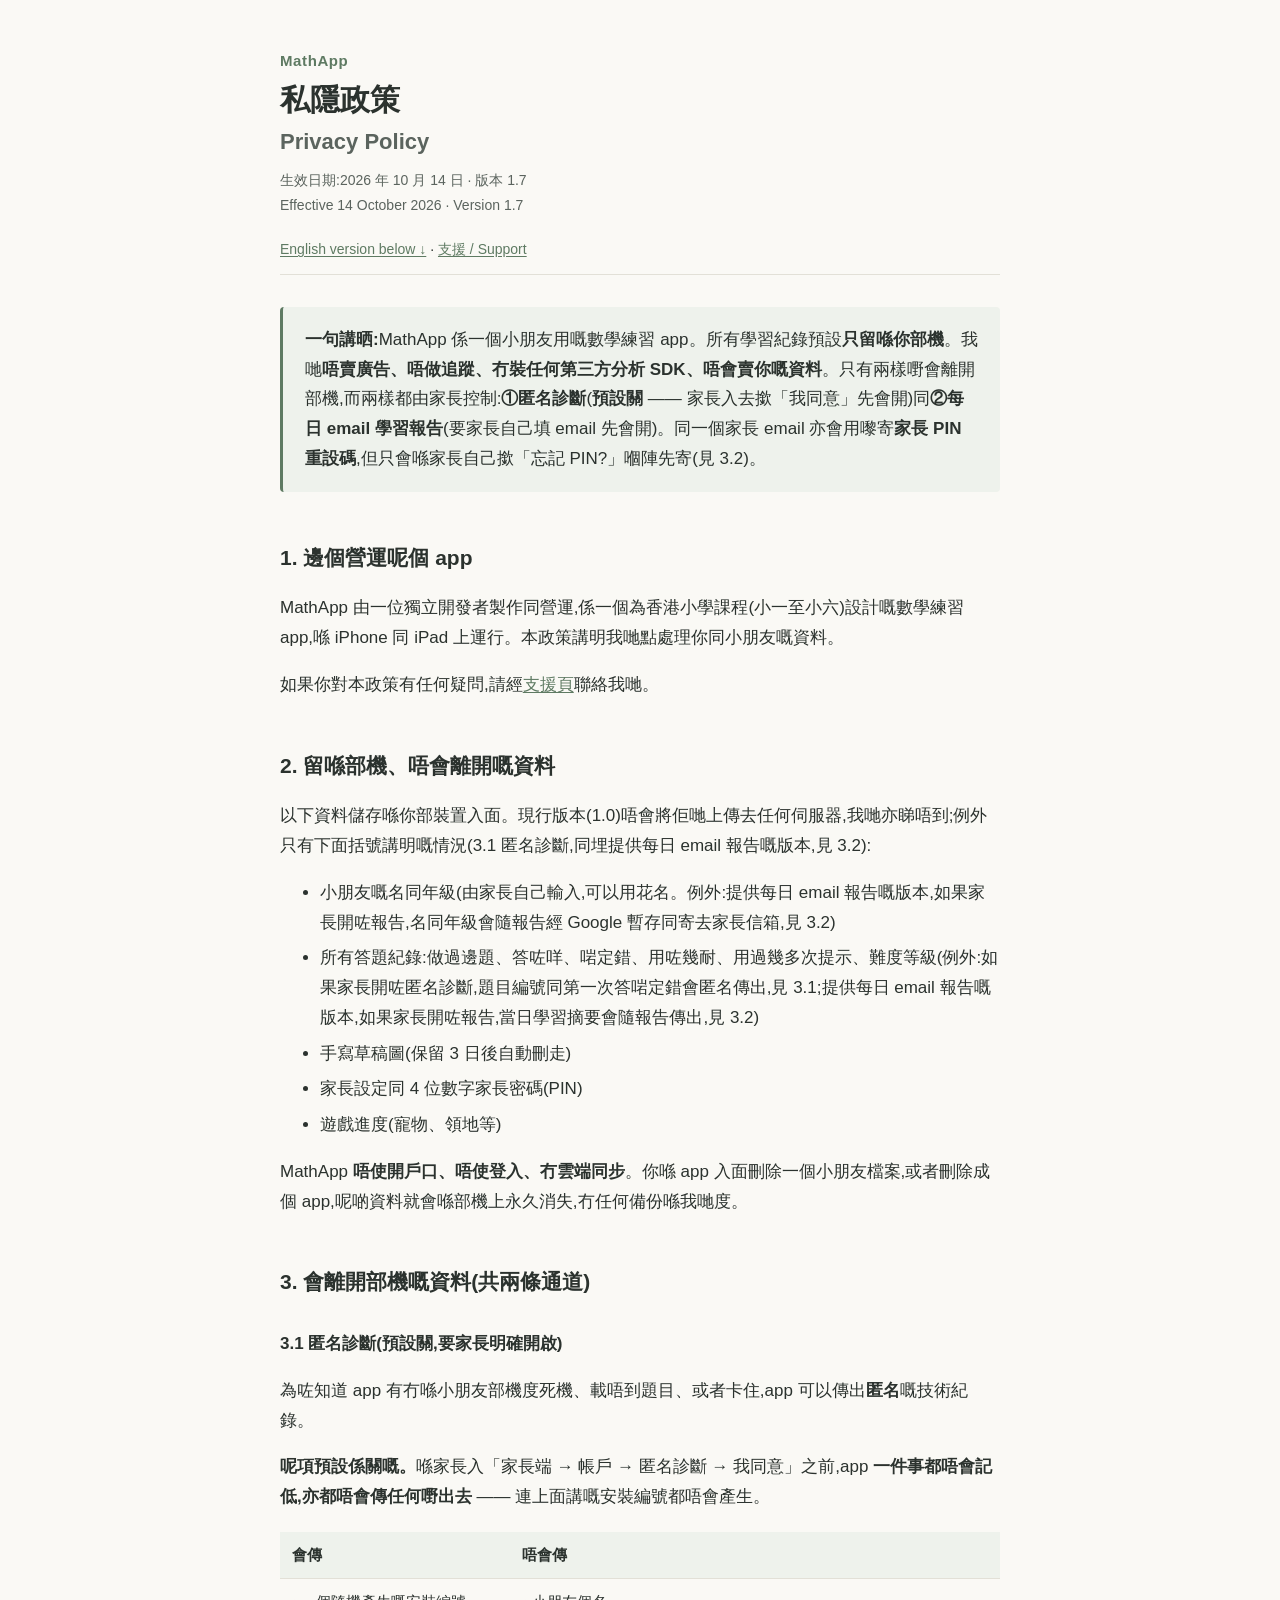
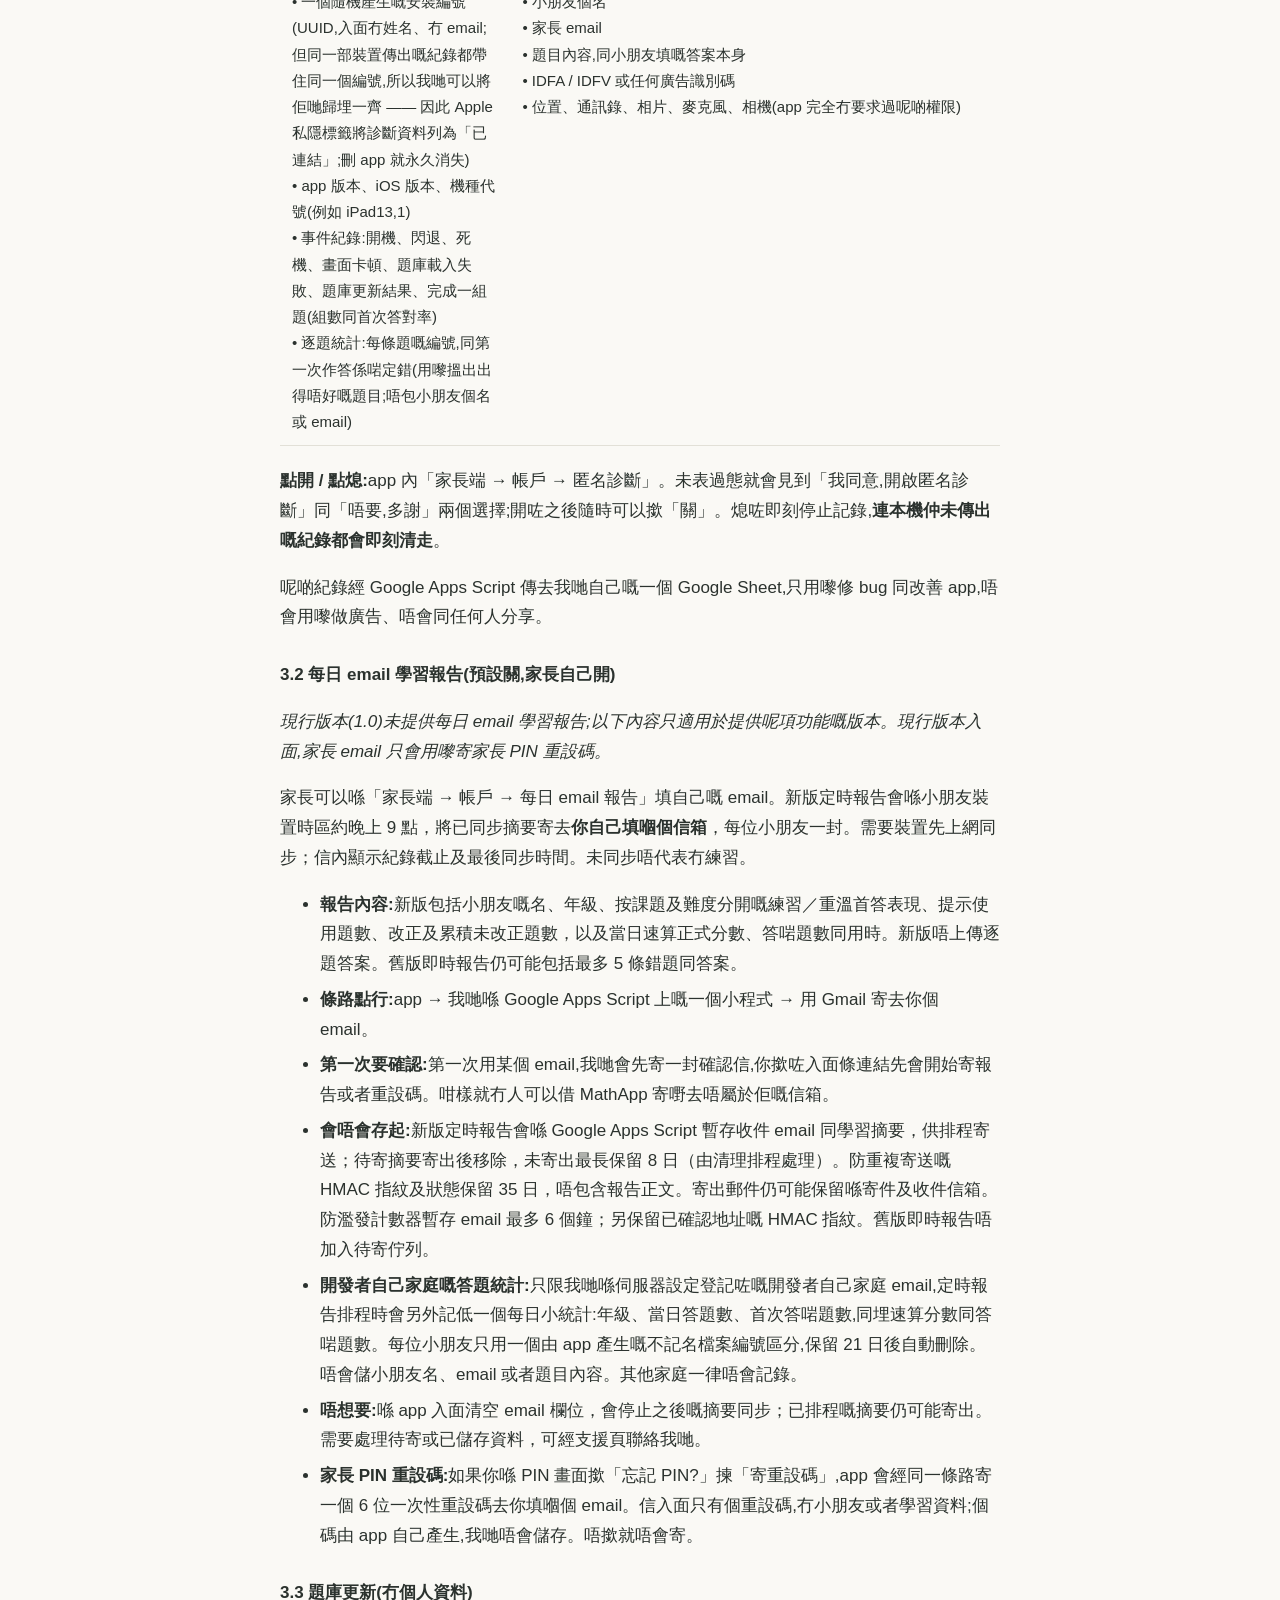
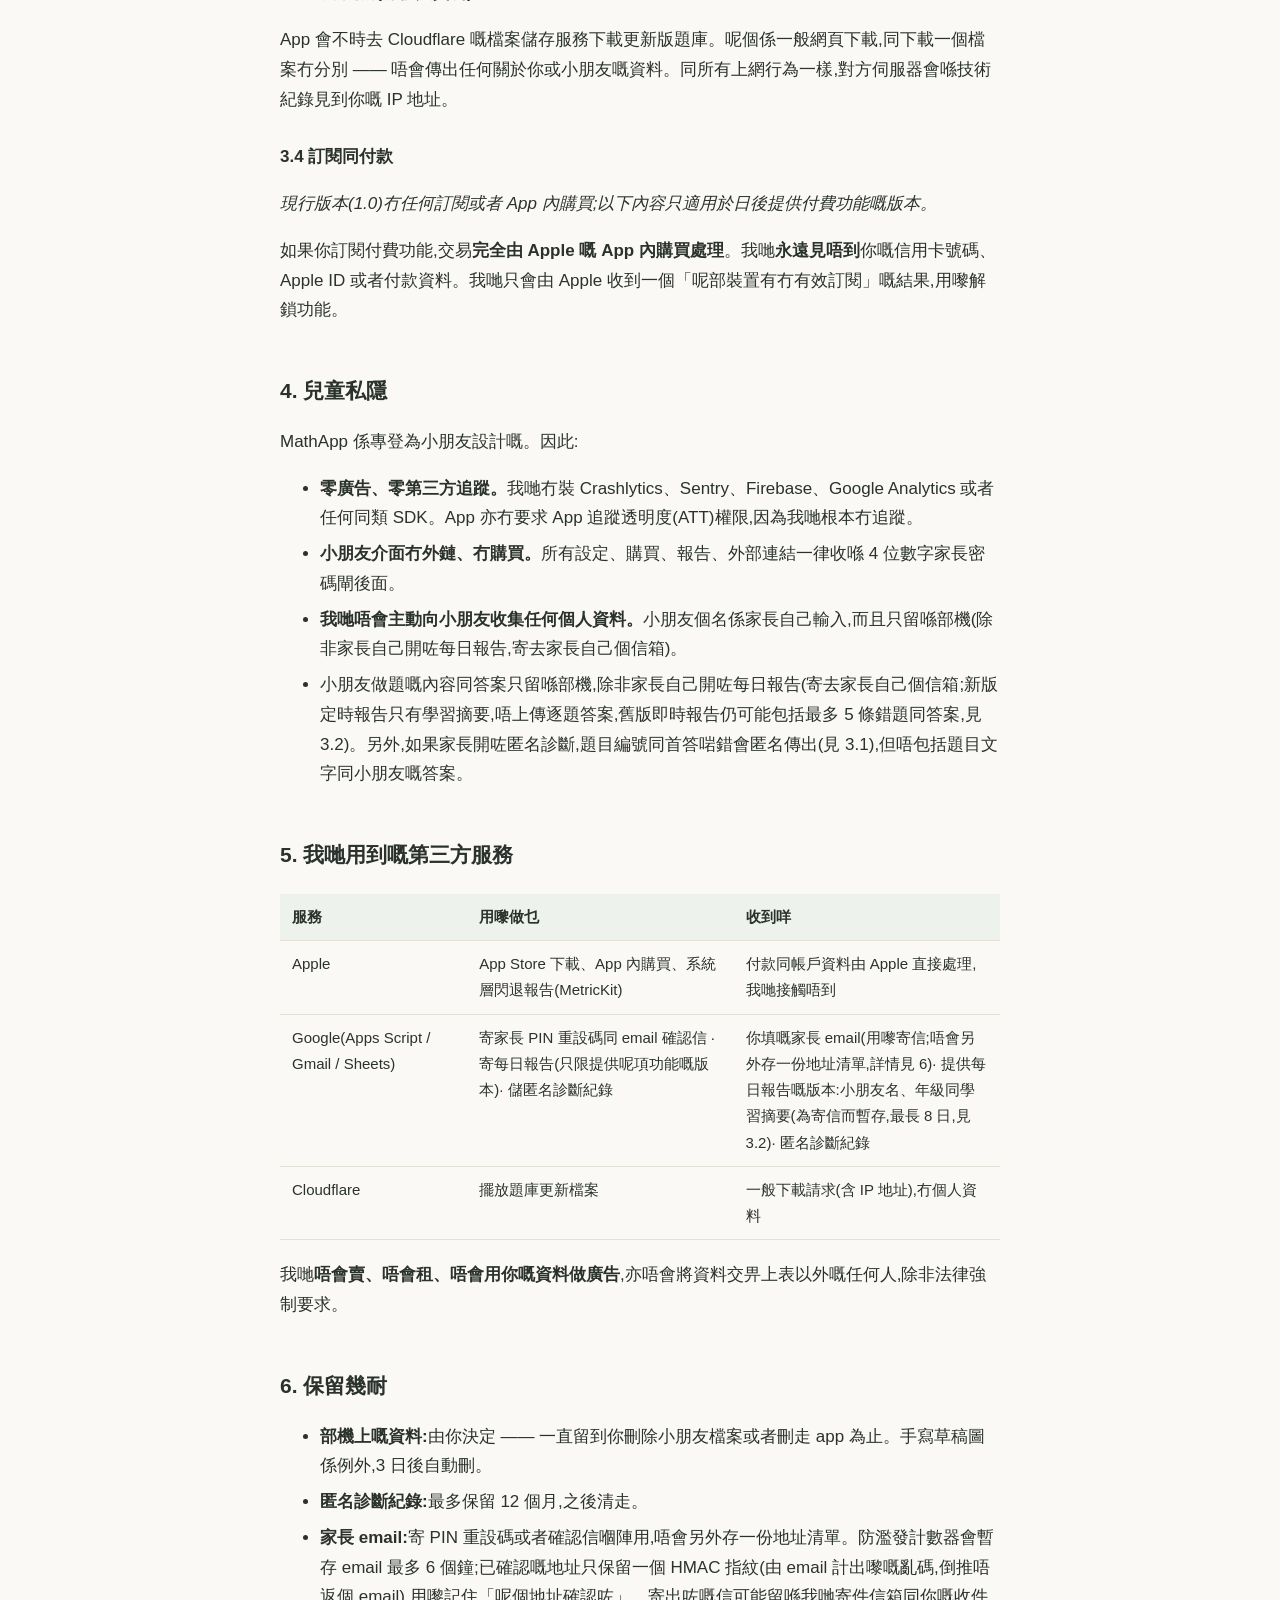
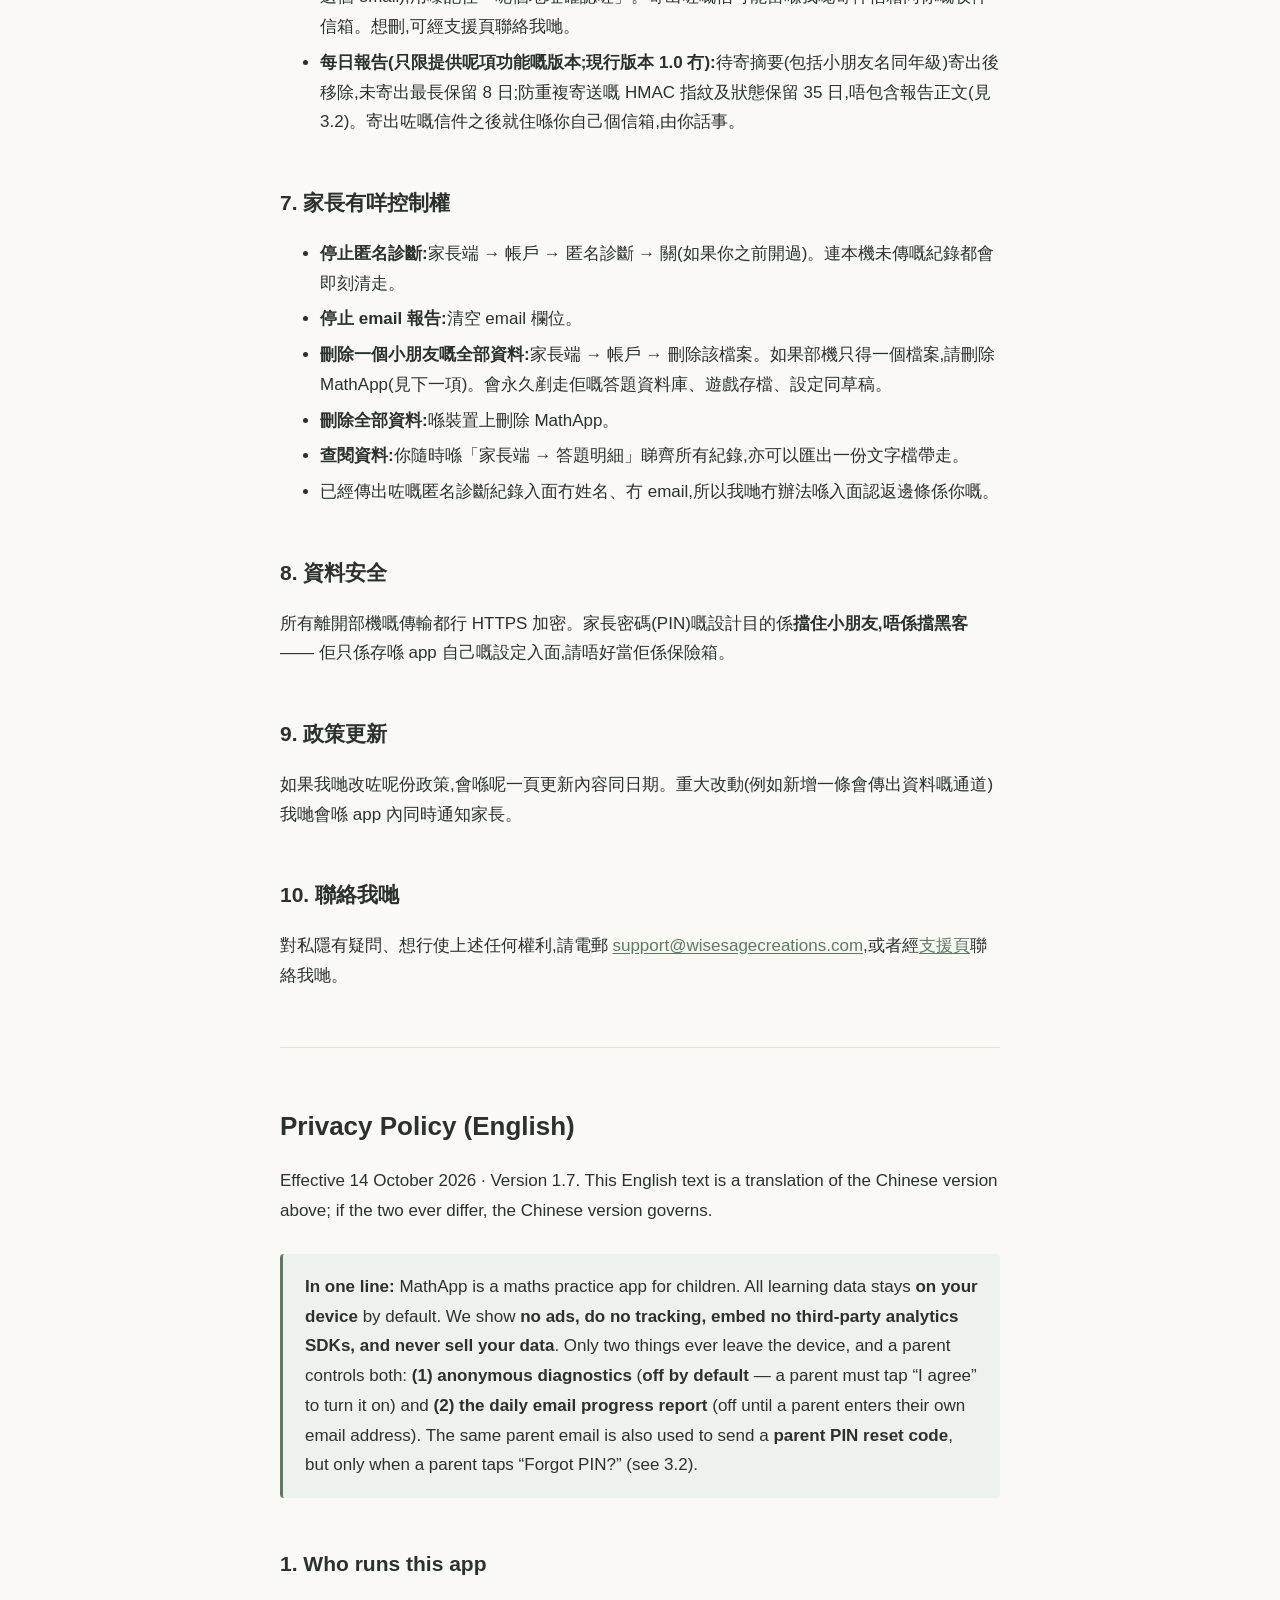
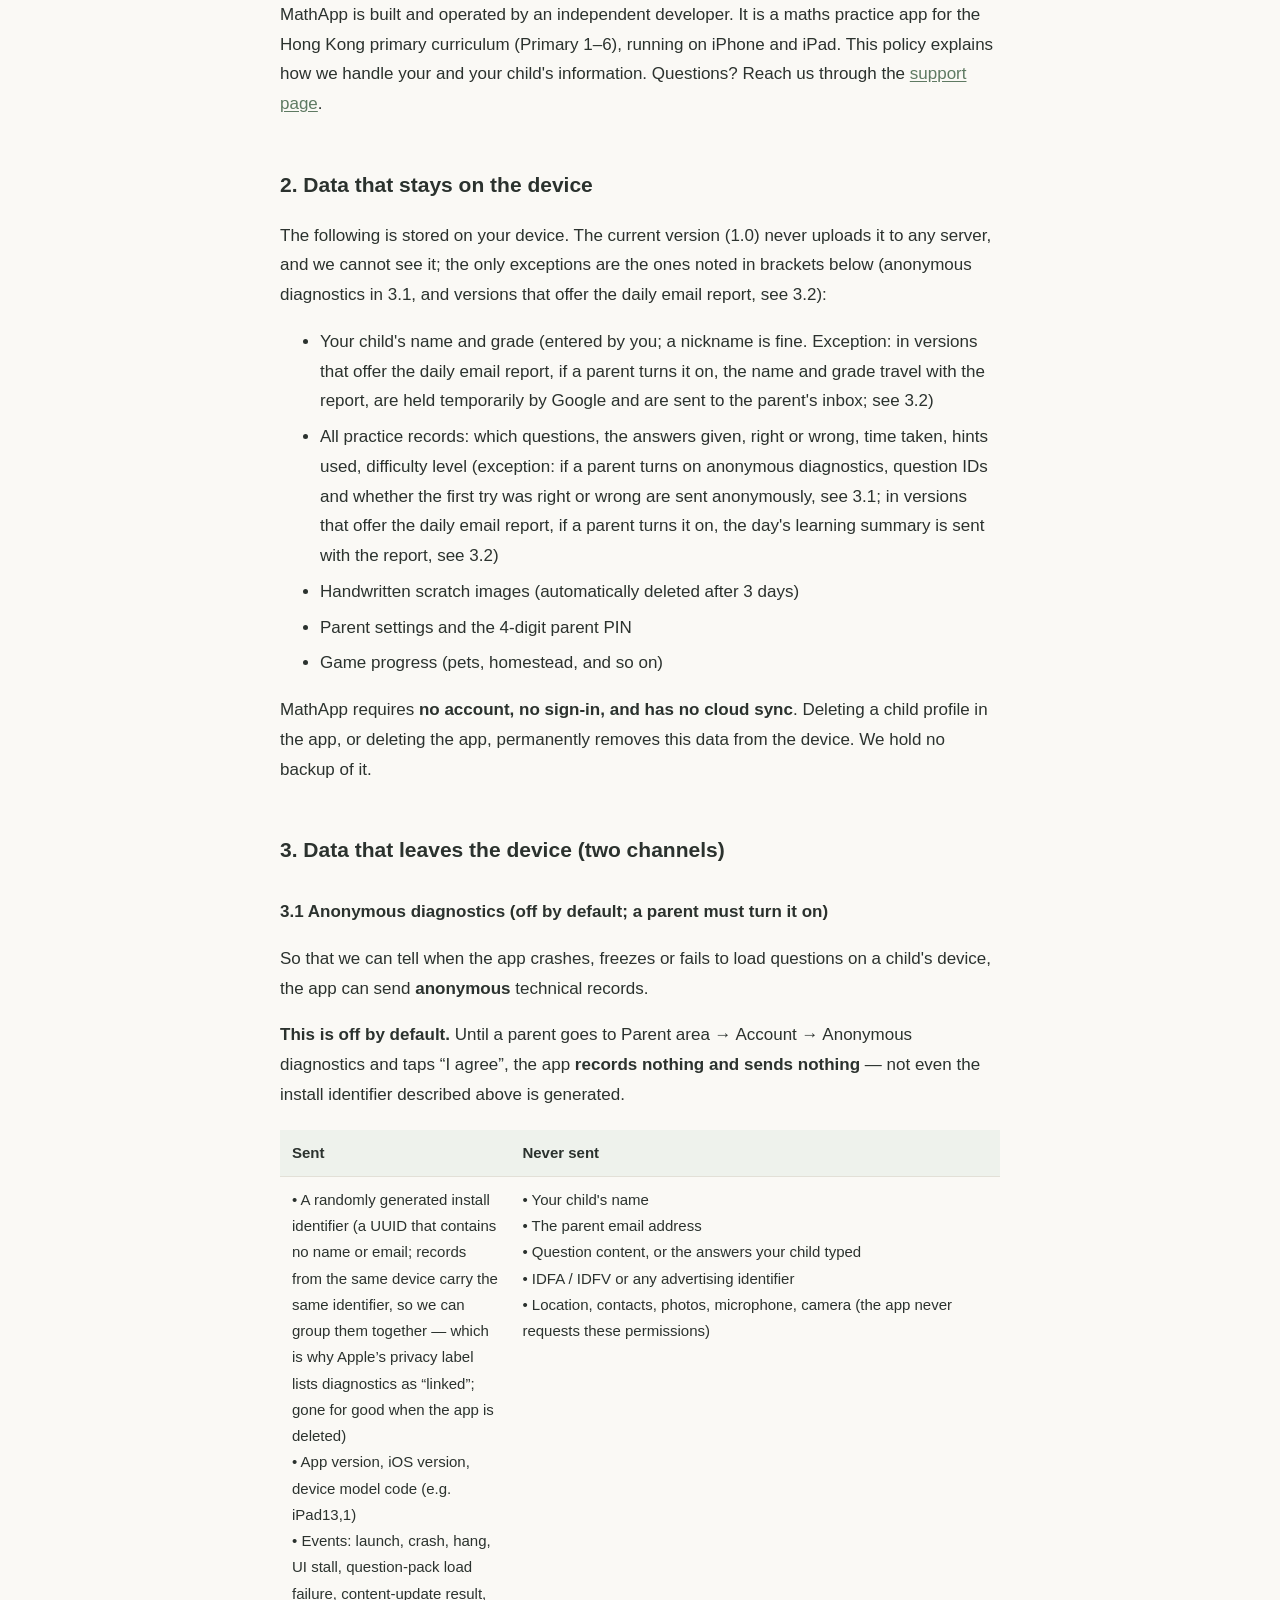
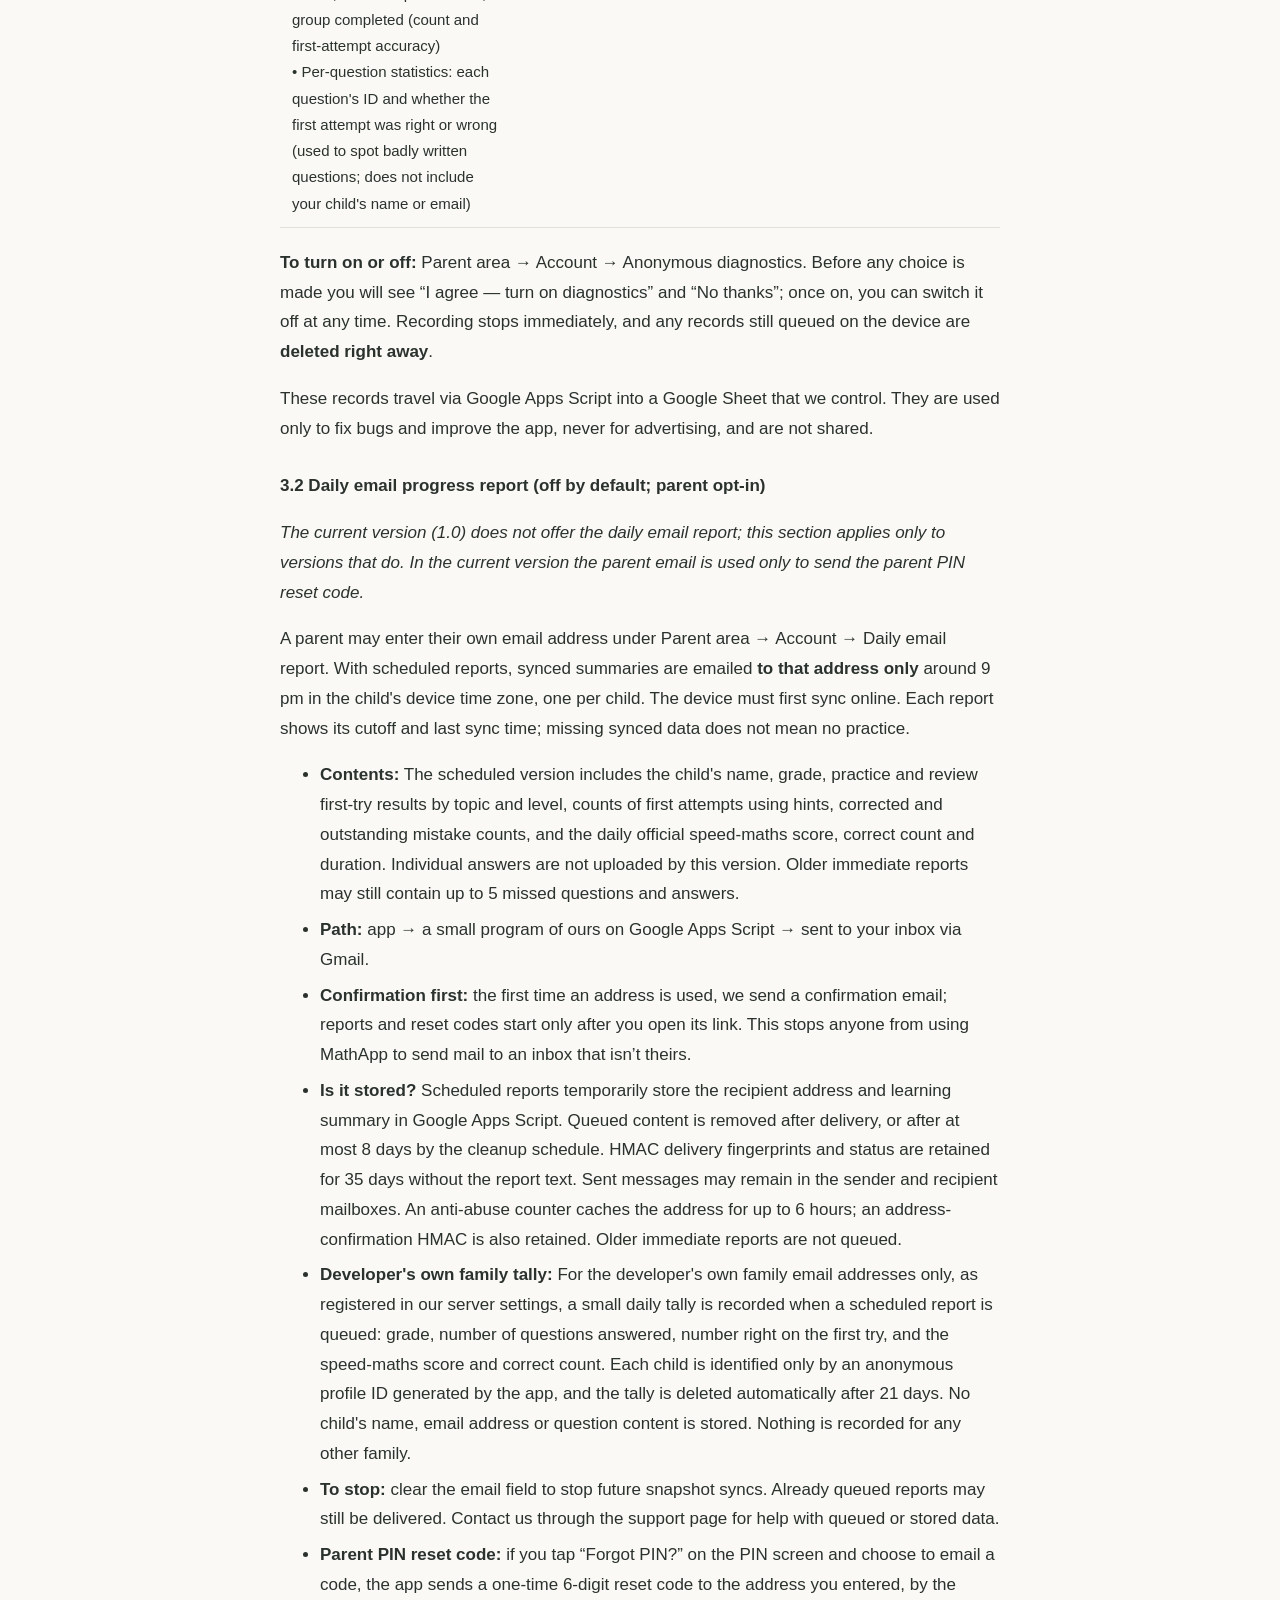
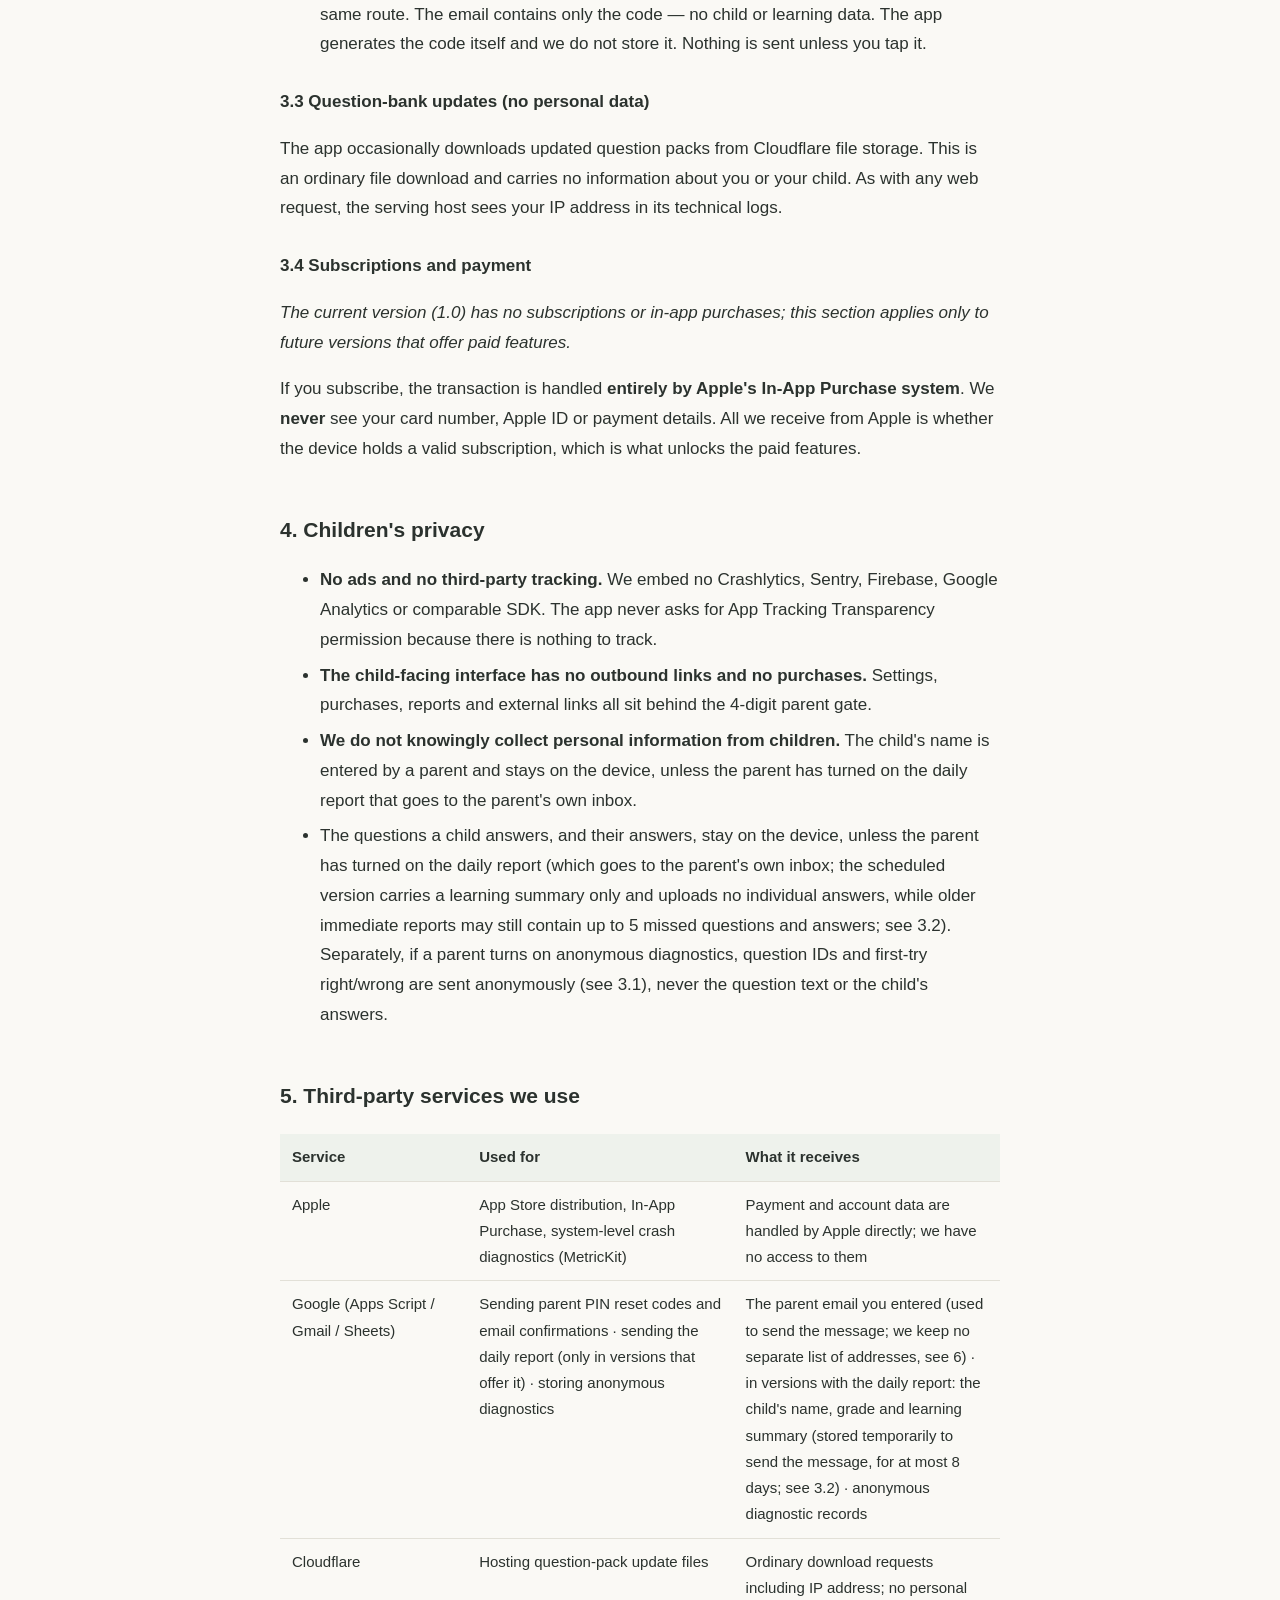
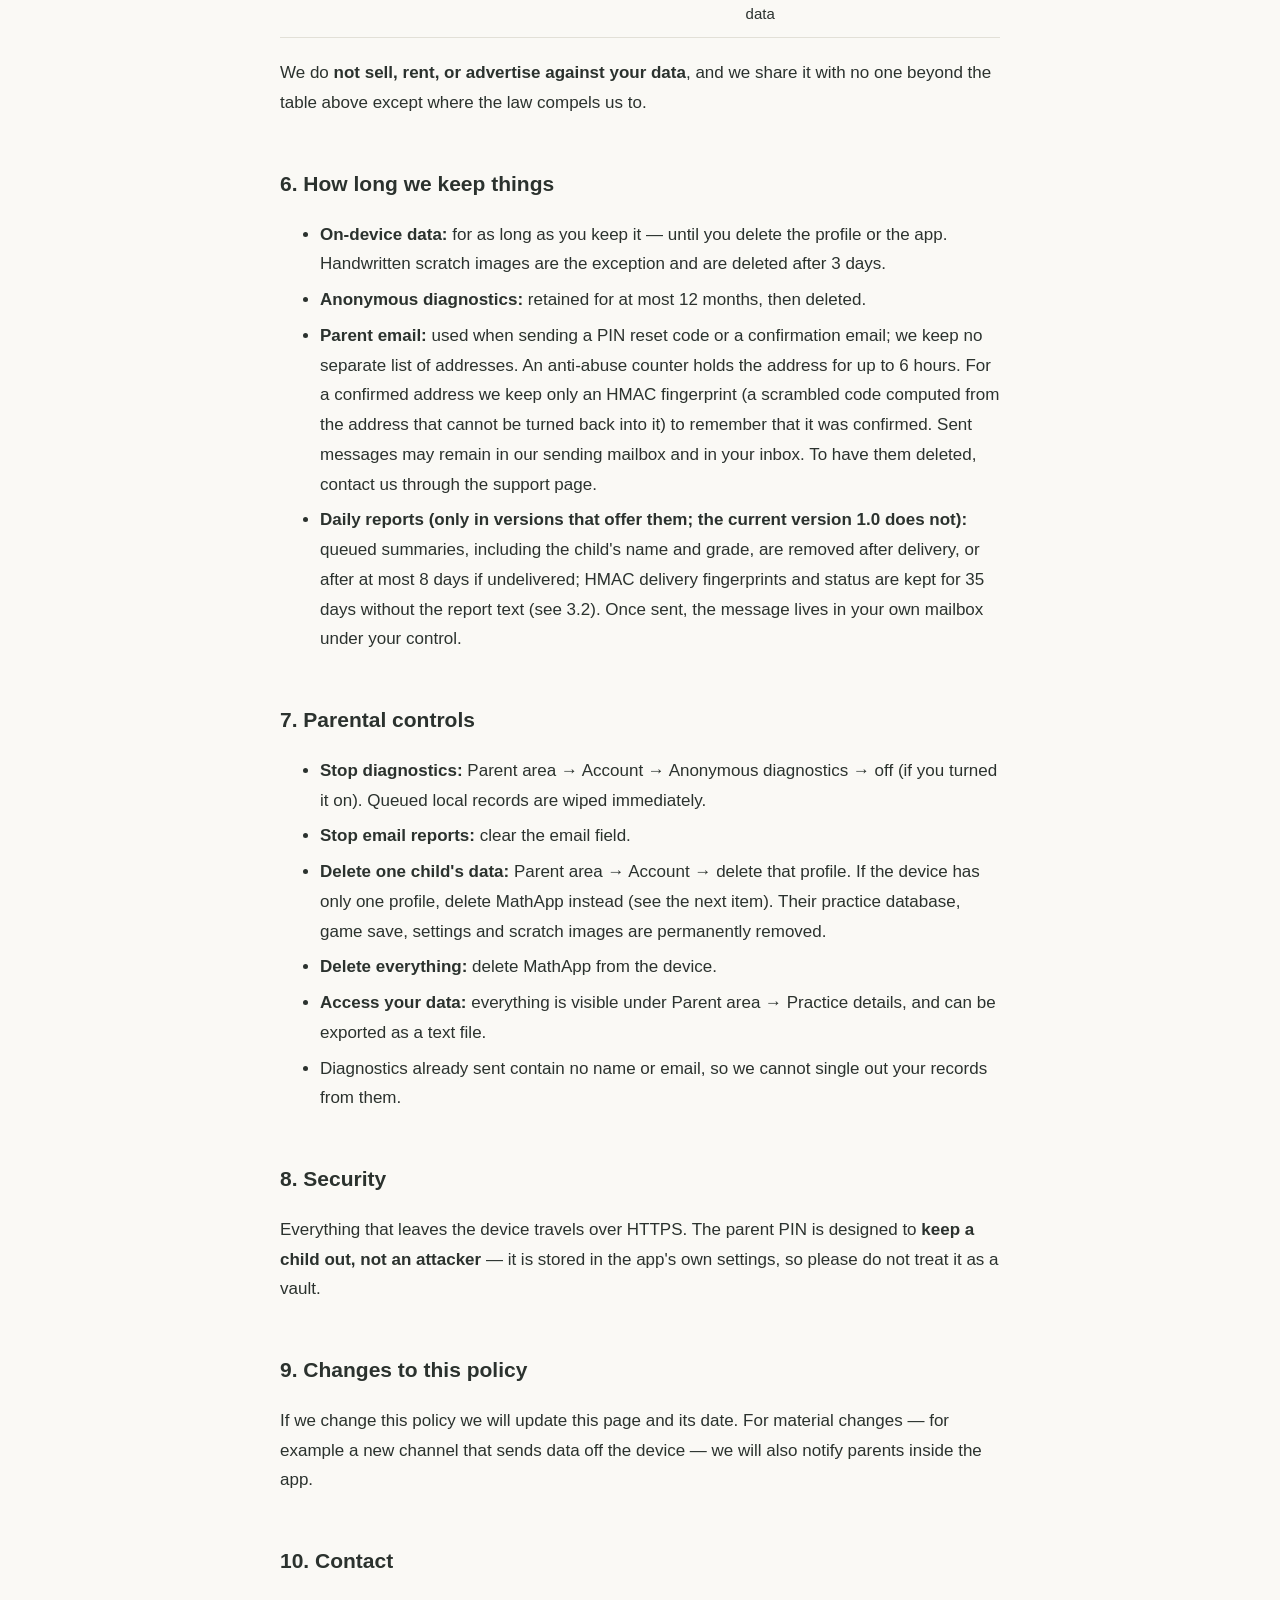
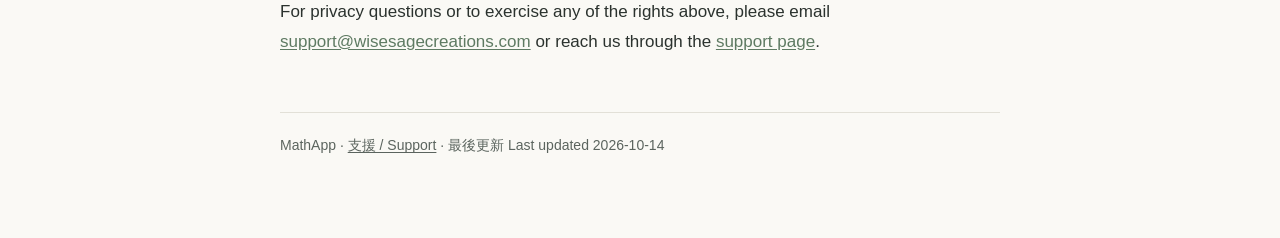
==== commit 089d0033: "privacy v1.7: §3.2 加開發者自家 pulse 每日統計(只限登記 email、21 日、唔儲名/email/題目) Co-Authored-By: Claude Opus 5.5 <" ====
--- a/privacy/index.html
+++ b/privacy/index.html
@@ -13,7 +13,7 @@
 <header class="site">
   <div class="app">MathApp</div>
   <h1>私隱政策<br><span style="font-size:22px;color:var(--ink-soft)">Privacy Policy</span></h1>
-  <p class="meta">生效日期:2026 年 10 月 14 日 · 版本 1.6<br>Effective 14 October 2026 · Version 1.6</p>
+  <p class="meta">生效日期:2026 年 10 月 14 日 · 版本 1.7<br>Effective 14 October 2026 · Version 1.7</p>
   <nav class="lang"><a href="#en">English version below ↓</a> · <a href="../support/">支援 / Support</a></nav>
 </header>
 
@@ -72,6 +72,7 @@
   <li><strong>條路點行:</strong>app → 我哋喺 Google Apps Script 上嘅一個小程式 → 用 Gmail 寄去你個 email。</li>
   <li><strong>第一次要確認:</strong>第一次用某個 email,我哋會先寄一封確認信,你撳咗入面條連結先會開始寄報告或者重設碼。咁樣就冇人可以借 MathApp 寄嘢去唔屬於佢嘅信箱。</li>
   <li><strong>會唔會存起:</strong>新版定時報告會喺 Google Apps Script 暫存收件 email 同學習摘要，供排程寄送；待寄摘要寄出後移除，未寄出最長保留 8 日（由清理排程處理）。防重複寄送嘅 HMAC 指紋及狀態保留 35 日，唔包含報告正文。寄出郵件仍可能保留喺寄件及收件信箱。防濫發計數器暫存 email 最多 6 個鐘；另保留已確認地址嘅 HMAC 指紋。舊版即時報告唔加入待寄佇列。</li>
+  <li><strong>開發者自己家庭嘅答題統計:</strong>只限我哋喺伺服器設定登記咗嘅開發者自己家庭 email,定時報告排程時會另外記低一個每日小統計:年級、當日答題數、首次答啱題數,同埋速算分數同答啱題數。每位小朋友只用一個由 app 產生嘅不記名檔案編號區分,保留 21 日後自動刪除。唔會儲小朋友名、email 或者題目內容。其他家庭一律唔會記錄。</li>
   <li><strong>唔想要:</strong>喺 app 入面清空 email 欄位，會停止之後嘅摘要同步；已排程嘅摘要仍可能寄出。需要處理待寄或已儲存資料，可經支援頁聯絡我哋。</li>
   <li><strong>家長 PIN 重設碼:</strong>如果你喺 PIN 畫面撳「忘記 PIN?」揀「寄重設碼」,app 會經同一條路寄一個 6 位一次性重設碼去你填嗰個 email。信入面只有個重設碼,冇小朋友或者學習資料;個碼由 app 自己產生,我哋唔會儲存。唔撳就唔會寄。</li>
 </ul>
@@ -133,7 +134,7 @@
 <hr class="section">
 
 <h1 id="en" style="font-size:26px;margin-top:56px">Privacy Policy (English)</h1>
-<p class="meta">Effective 14 October 2026 · Version 1.6. This English text is a translation of the Chinese version above; if the two ever differ, the Chinese version governs.</p>
+<p class="meta">Effective 14 October 2026 · Version 1.7. This English text is a translation of the Chinese version above; if the two ever differ, the Chinese version governs.</p>
 
 <div class="summary">
   <p><strong>In one line:</strong> MathApp is a maths practice app for children. All learning data stays <strong>on your device</strong> by default. We show <strong>no ads, do no tracking, embed no third-party analytics SDKs, and never sell your data</strong>. Only two things ever leave the device, and a parent controls both: <strong>(1) anonymous diagnostics</strong> (<strong>off by default</strong> — a parent must tap “I agree” to turn it on) and <strong>(2) the daily email progress report</strong> (off until a parent enters their own email address). The same parent email is also used to send a <strong>parent PIN reset code</strong>, but only when a parent taps “Forgot PIN?” (see 3.2).</p>
@@ -189,6 +190,7 @@
   <li><strong>Path:</strong> app → a small program of ours on Google Apps Script → sent to your inbox via Gmail.</li>
   <li><strong>Confirmation first:</strong> the first time an address is used, we send a confirmation email; reports and reset codes start only after you open its link. This stops anyone from using MathApp to send mail to an inbox that isn’t theirs.</li>
   <li><strong>Is it stored?</strong> Scheduled reports temporarily store the recipient address and learning summary in Google Apps Script. Queued content is removed after delivery, or after at most 8 days by the cleanup schedule. HMAC delivery fingerprints and status are retained for 35 days without the report text. Sent messages may remain in the sender and recipient mailboxes. An anti-abuse counter caches the address for up to 6 hours; an address-confirmation HMAC is also retained. Older immediate reports are not queued.</li>
+  <li><strong>Developer's own family tally:</strong> For the developer's own family email addresses only, as registered in our server settings, a small daily tally is recorded when a scheduled report is queued: grade, number of questions answered, number right on the first try, and the speed-maths score and correct count. Each child is identified only by an anonymous profile ID generated by the app, and the tally is deleted automatically after 21 days. No child's name, email address or question content is stored. Nothing is recorded for any other family.</li>
   <li><strong>To stop:</strong> clear the email field to stop future snapshot syncs. Already queued reports may still be delivered. Contact us through the support page for help with queued or stored data.</li>
   <li><strong>Parent PIN reset code:</strong> if you tap “Forgot PIN?” on the PIN screen and choose to email a code, the app sends a one-time 6-digit reset code to the address you entered, by the same route. The email contains only the code — no child or learning data. The app generates the code itself and we do not store it. Nothing is sent unless you tap it.</li>
 </ul>
